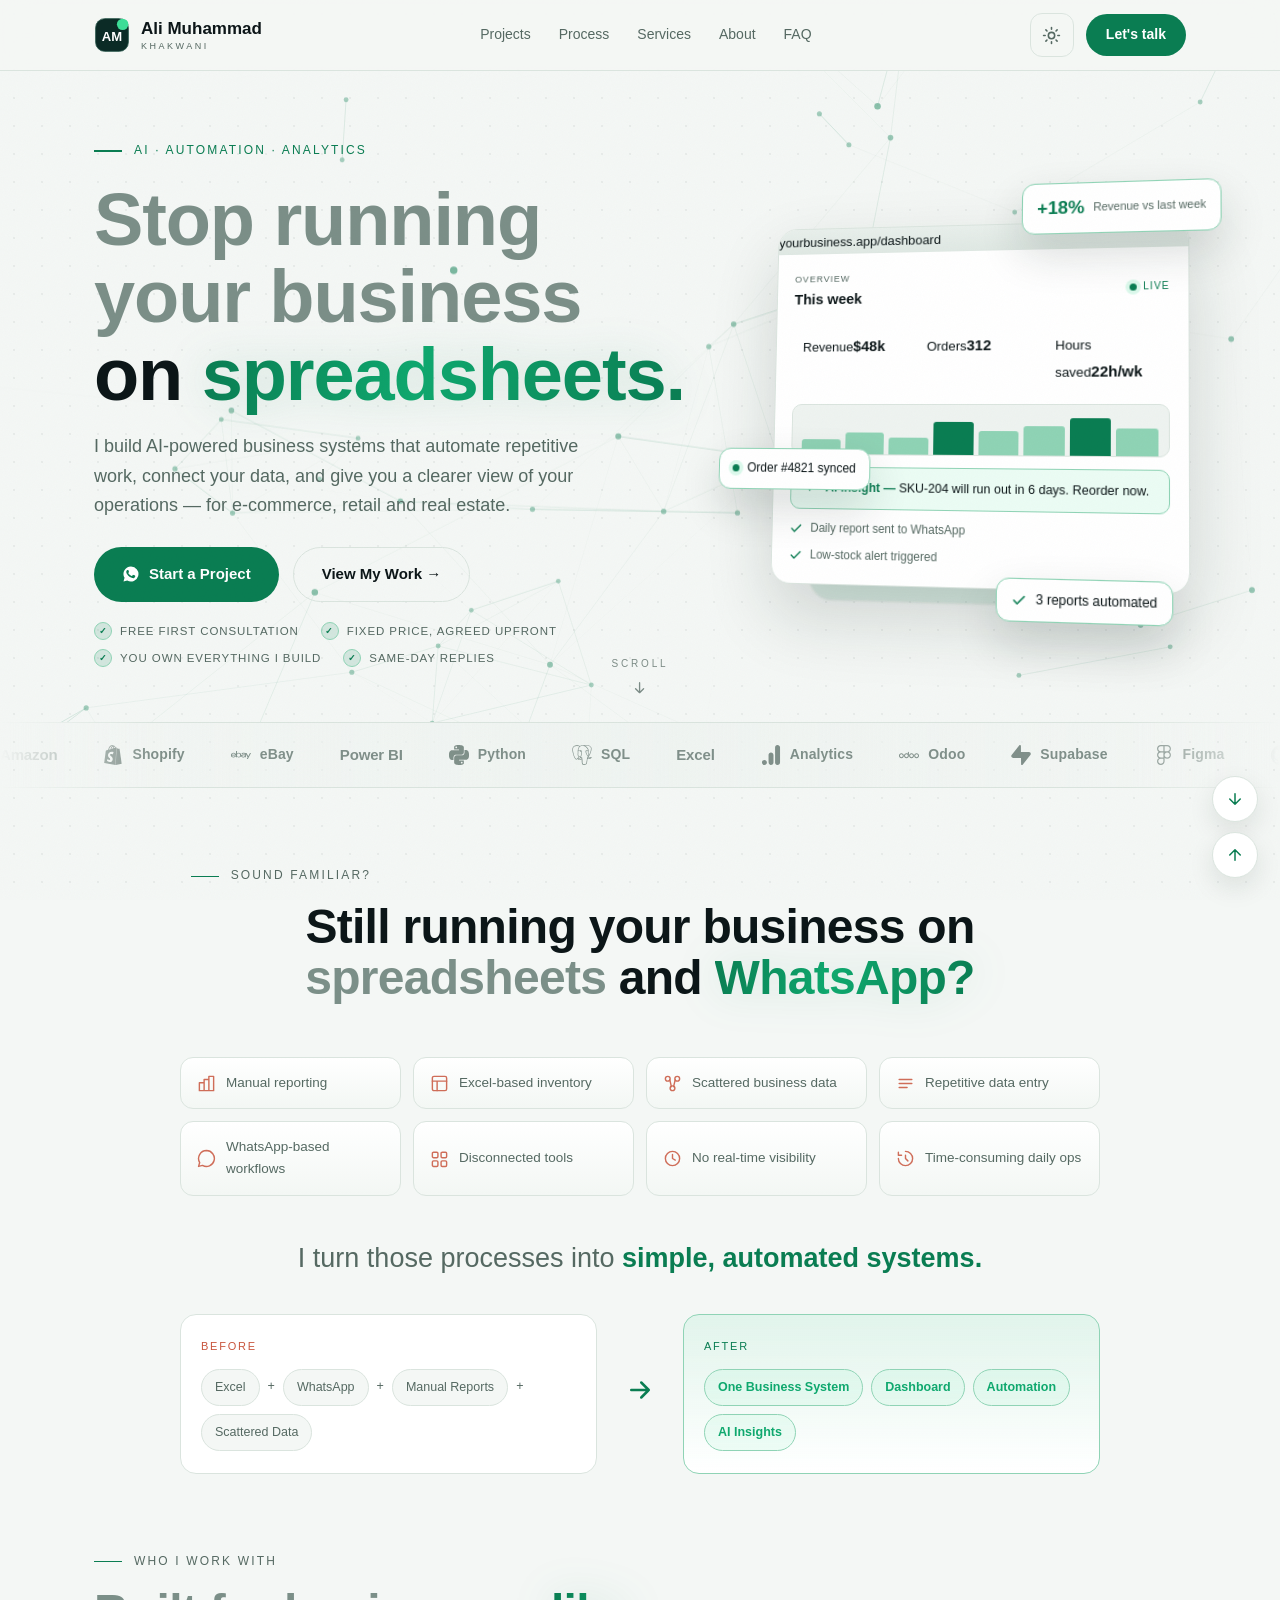
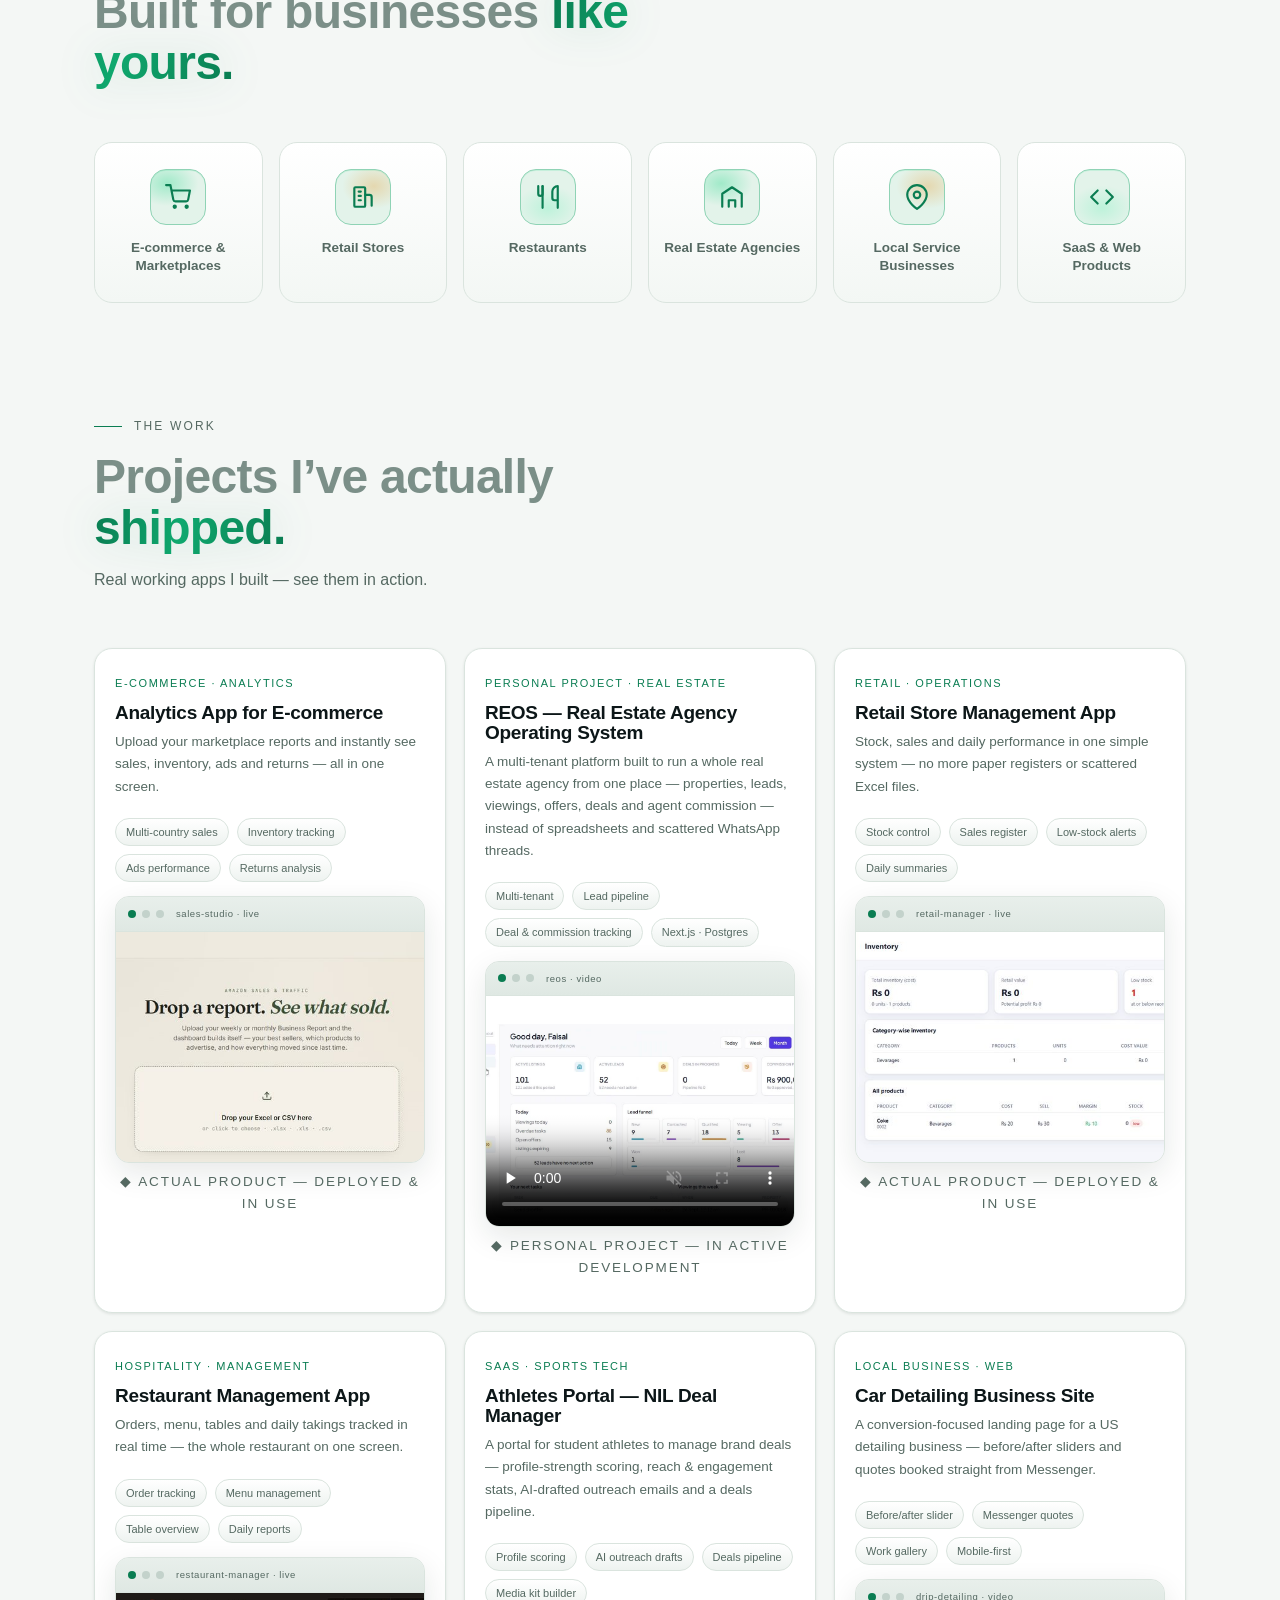
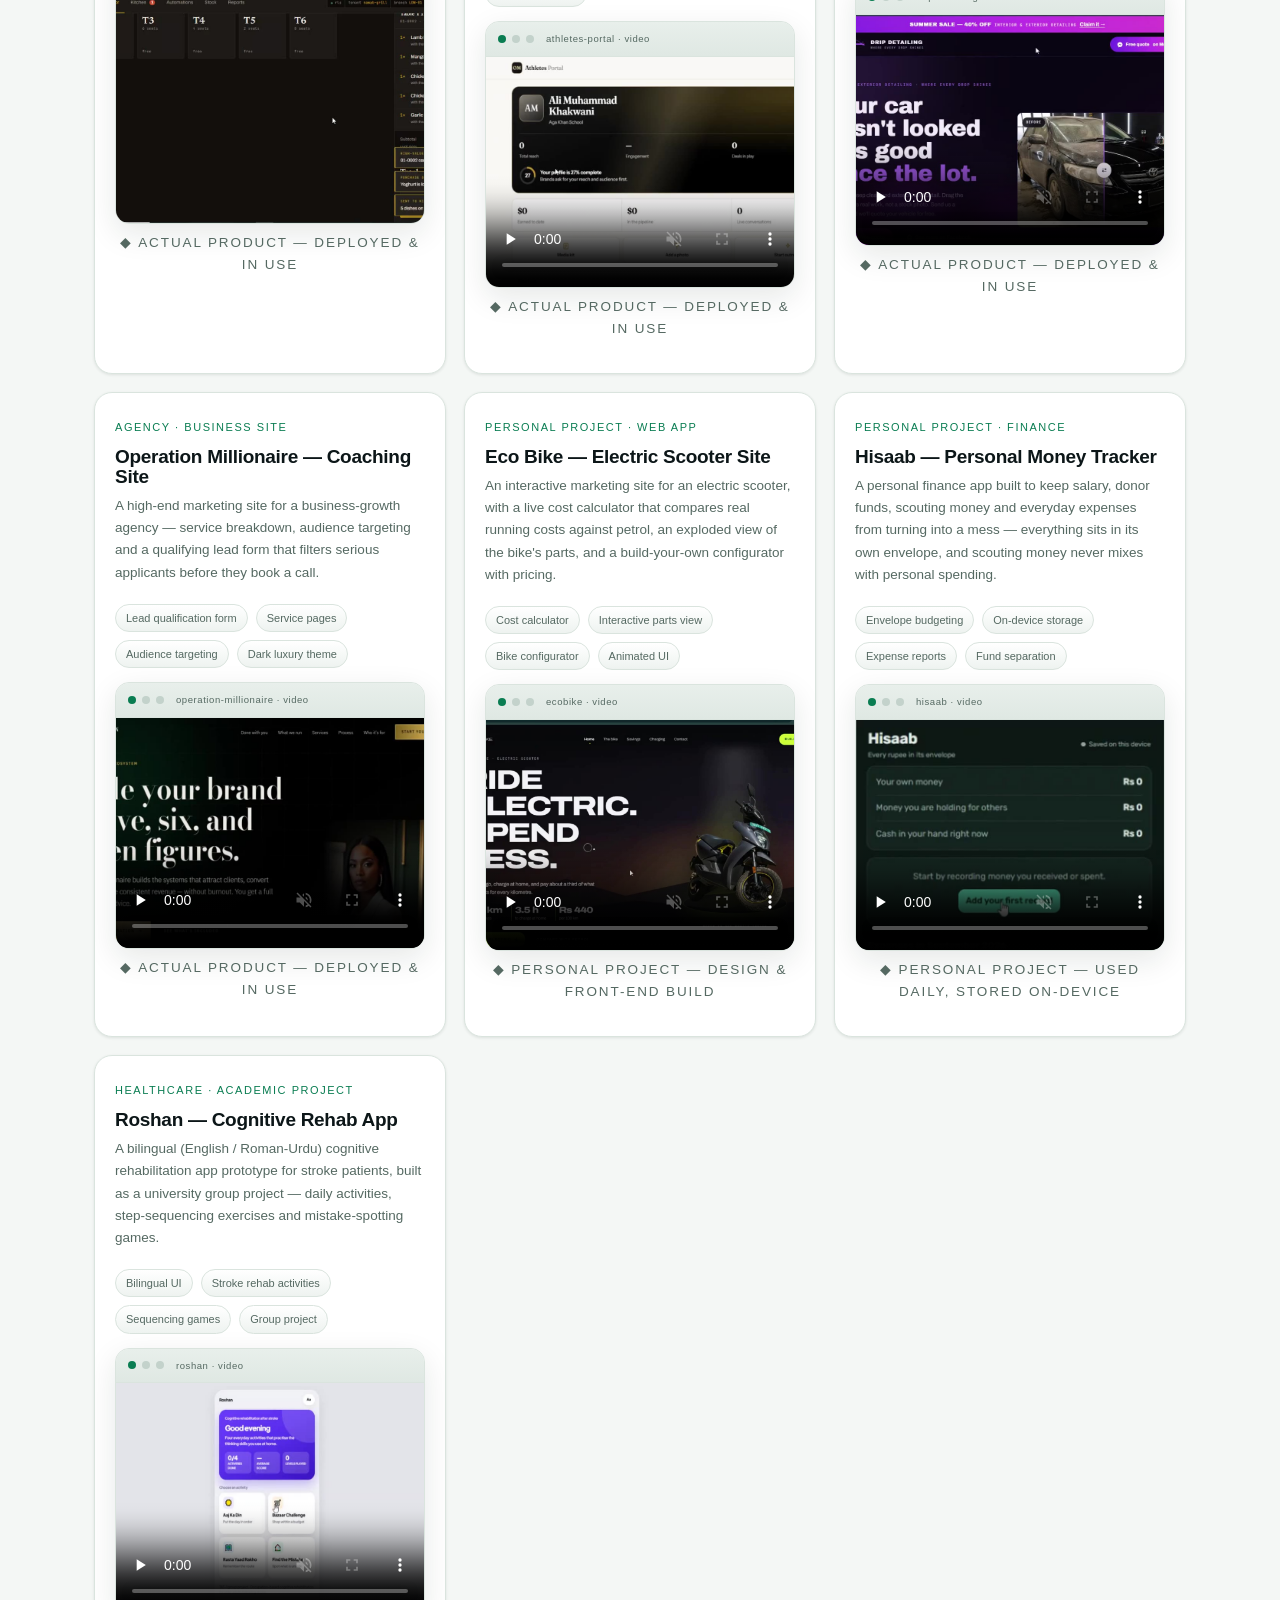
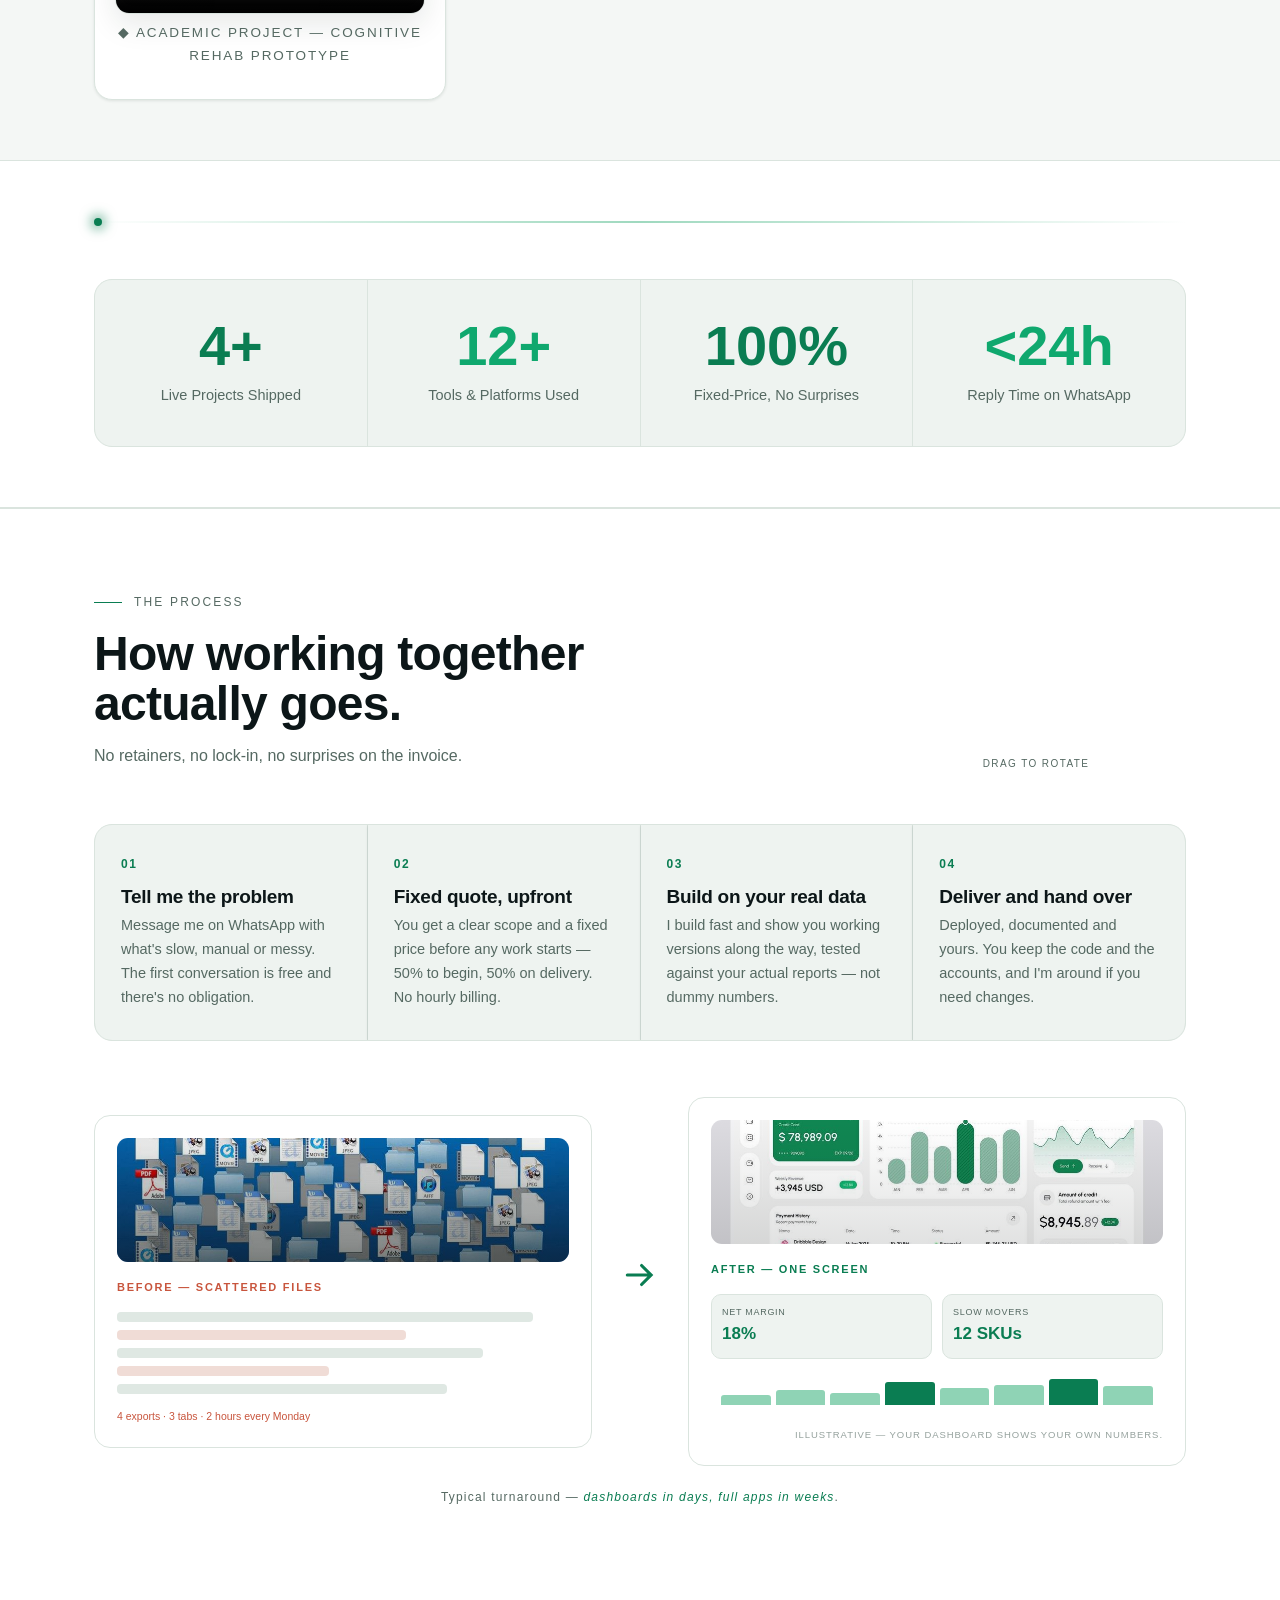
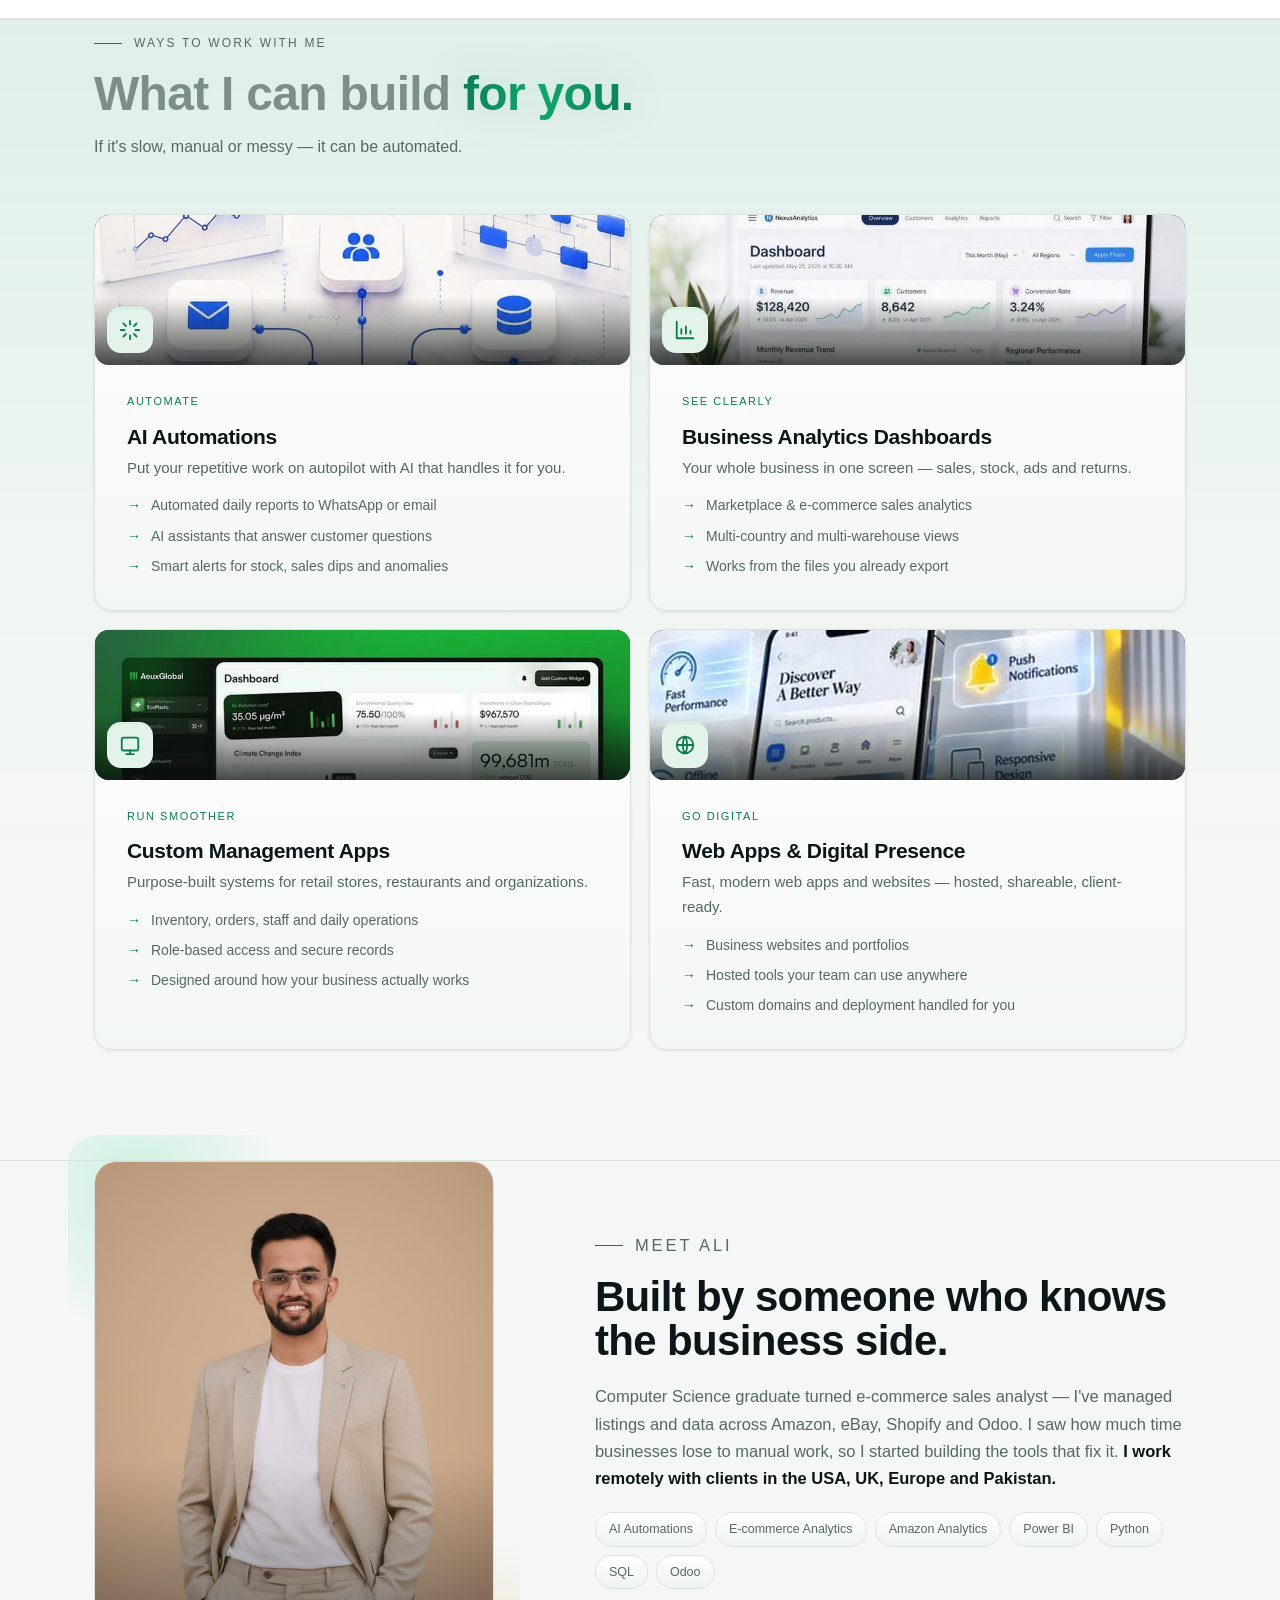
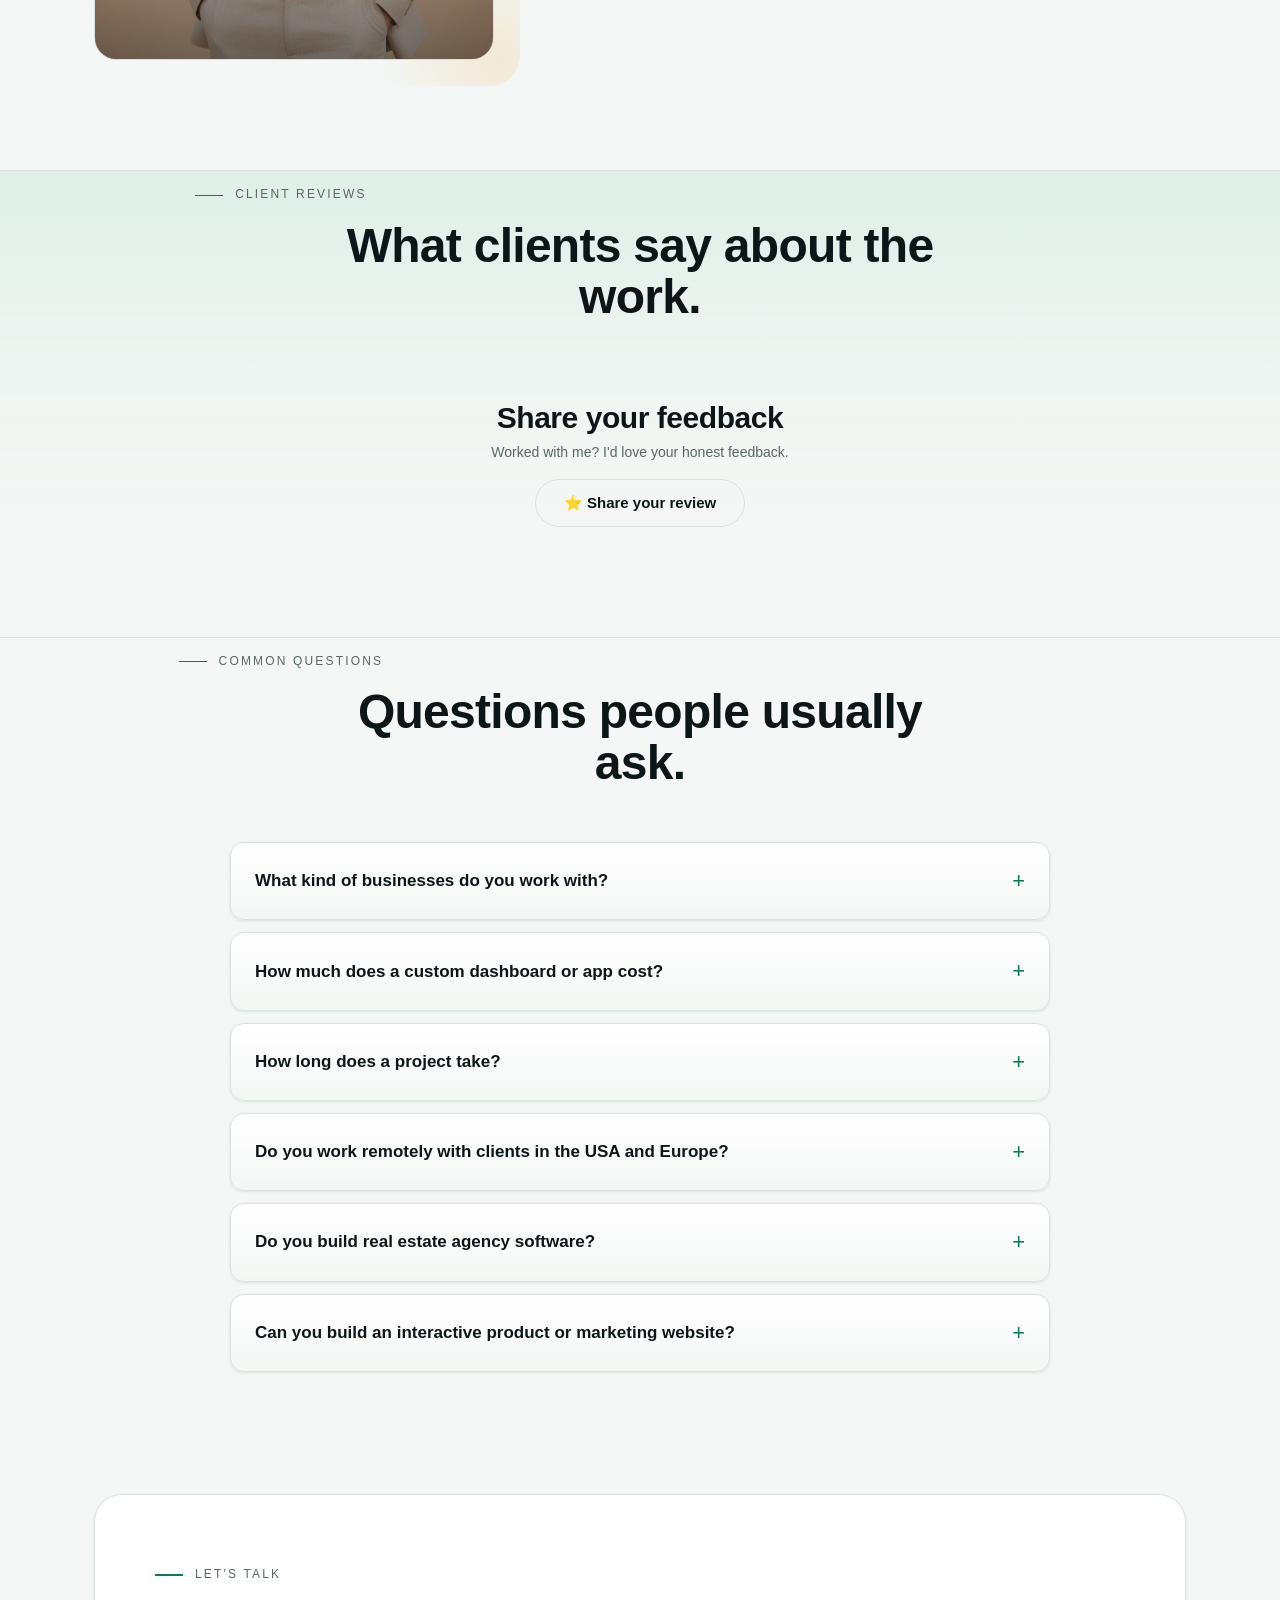
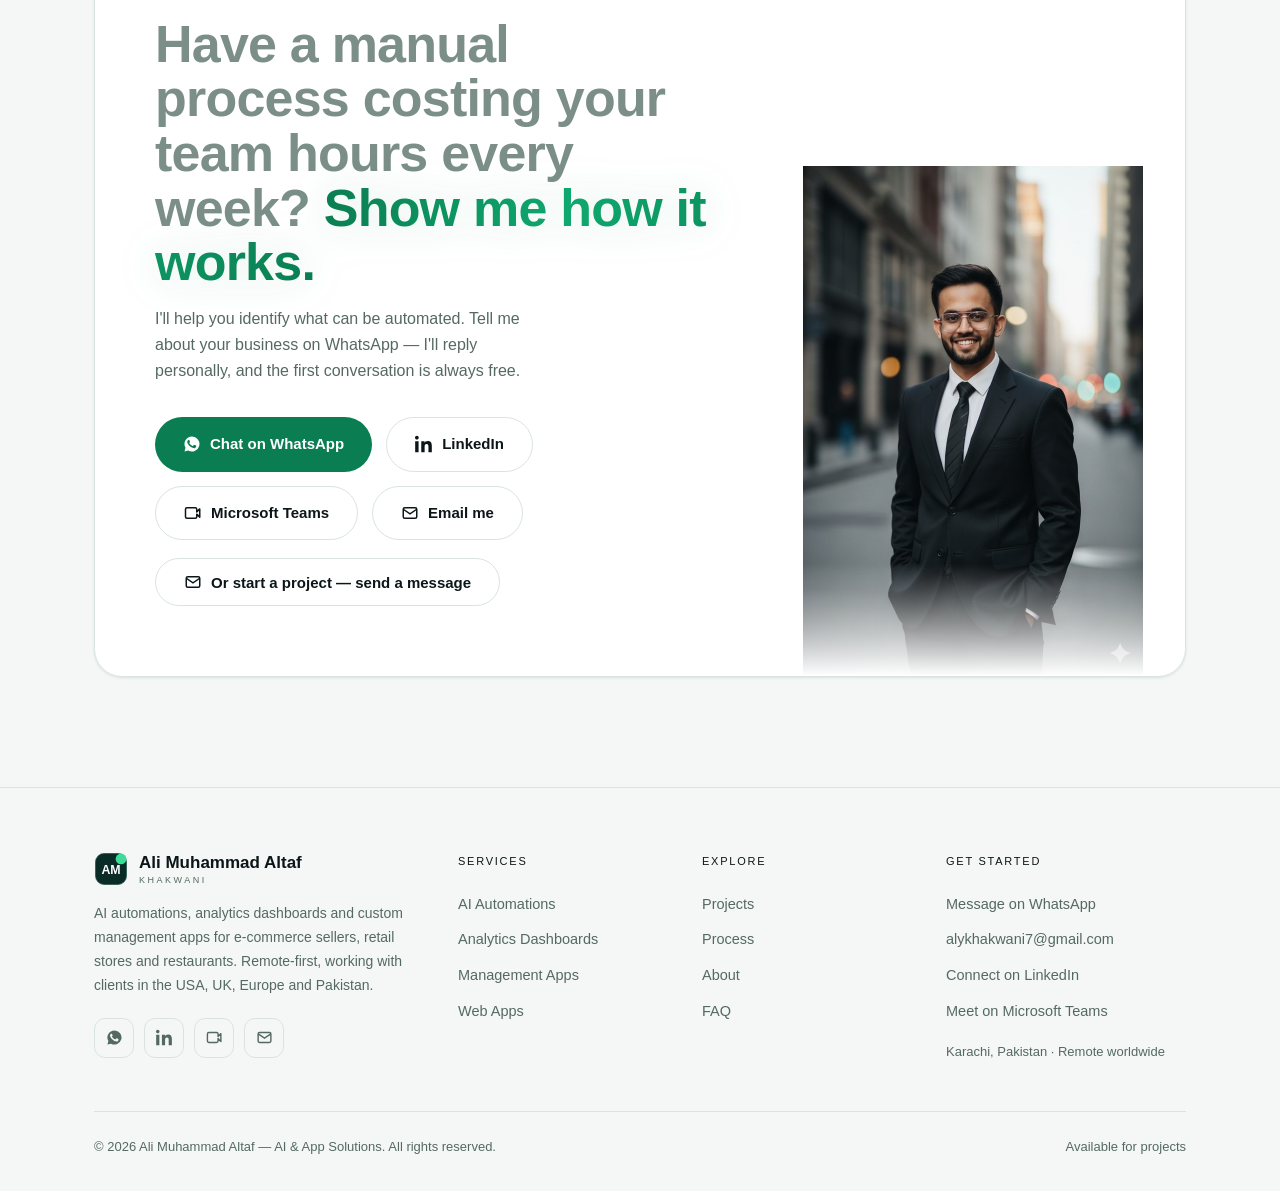
==== index.html @ ef36db96 "Update index.html" ====
<!DOCTYPE html>
<html lang="en">
<head>
<meta charset="UTF-8">
<meta name="viewport" content="width=device-width, initial-scale=1.0">
<title>Ali Muhammad Altaf | AI Automation, E-commerce Analytics & Custom Business Apps — USA, Europe & Pakistan</title>
<meta name="description" content="AI automation services, Amazon & e-commerce analytics dashboards, retail store and restaurant management apps. Remote-first developer serving businesses in the USA, UK, Europe and Pakistan. Amazon, eBay, Shopify & Odoo.">
<meta name="keywords" content="AI automation services, Amazon seller analytics dashboard, e-commerce analytics, retail store management app, restaurant management software, real estate agency software, multi-tenant real estate CRM, interactive web app development, Odoo developer, Power BI dashboards, custom business apps, remote developer, USA, UK, Europe, Pakistan">
<link rel="canonical" href="https://alikhakwani.com/">
<meta name="robots" content="index, follow">
<meta http-equiv="Content-Security-Policy" content="default-src 'self'; script-src 'unsafe-inline'; style-src 'unsafe-inline' https://fonts.googleapis.com; font-src https://fonts.gstatic.com; img-src 'self' data:; connect-src https://*.supabase.co; object-src 'none'; base-uri 'self'; form-action 'none'; frame-src 'none'">
<meta name="referrer" content="strict-origin-when-cross-origin">
<meta name="theme-color" content="#051f20" id="themeColor">

<!-- ============================================================
     EDIT ME — everything personal lives in this one block.
     ============================================================ -->
<script>
const SITE_CONFIG = {
  name: "Ali Muhammad Altaf",
  shortName: "Ali Muhammad",
  initials: "AM",
  whatsapp: "923168916383",
  whatsappMessage: "Hi Ali! I saw your website and I'd like to talk about a project.",
  linkedin: "https://www.linkedin.com/in/ali-muhammad-5b89161b2/",
  teams: "https://teams.live.com/v2/",
  email: "alykhakwani7@gmail.com"
};

/* ============================================================
   REVIEWS — add each approved client review here.
   The section stays hidden until this list has at least one entry.
   Copy the block between { } for each new review.
   ============================================================ */
/* SUPABASE — paste your two values here (Settings -> API in Supabase) */
const SUPABASE_URL = "https://ynrhzrydtnuvjqxzntho.supabase.co";
const SUPABASE_KEY = "sb_publishable_vPbEugvIyDIvJ5DWFGAS-w_LW8Xhi7S";

const TESTIMONIALS = [
  // {
  //   name: "Client Name",
  //   role: "Owner",                       // their role
  //   business: "Business Name, City",     // their business
  //   stars: 5,                            // 1 to 5
  //   text: "Write the client's review here in their own words."
  // },
];
</script>

<meta property="og:type" content="website">
<meta property="og:url" content="https://alikhakwani.com/">
<meta property="og:title" content="Ali Muhammad Altaf — Stop Running Your Business on Spreadsheets">
<meta property="og:description" content="AI-powered business systems that automate repetitive work, connect your data, and give you a clearer view of your operations — for e-commerce, retail and real estate.">
<meta property="og:site_name" content="Ali Muhammad Altaf">
<meta property="og:locale" content="en_US">
<meta property="og:image" content="https://alikhakwani.com/og-image.jpg?v=2">
<meta property="og:image:secure_url" content="https://alikhakwani.com/og-image.jpg?v=2">
<meta property="og:image:type" content="image/jpeg">
<meta property="og:image:width" content="1200">
<meta property="og:image:height" content="630">
<meta property="og:image:alt" content="Ali Muhammad Altaf — Solve business problems with AI, automation and custom software">
<meta name="twitter:card" content="summary_large_image">
<meta name="twitter:title" content="Ali Muhammad Altaf — Stop Running Your Business on Spreadsheets">
<meta name="twitter:description" content="AI-powered business systems that automate repetitive work, connect your data, and give you a clearer view of your operations — for e-commerce, retail and real estate.">
<meta name="twitter:image" content="https://alikhakwani.com/og-image.jpg?v=2">
<meta name="twitter:image:alt" content="Ali Muhammad Altaf — AI automations and custom software">
<link rel="icon" href="data:image/svg+xml,%3Csvg xmlns='http://www.w3.org/2000/svg' viewBox='0 0 44 44'%3E%3Crect x='2' y='2' width='40' height='40' rx='11' fill='%230f1b18'/%3E%3Crect x='28' y='2' width='14' height='14' rx='7' fill='%233ddc97'/%3E%3Ctext x='22' y='29' text-anchor='middle' font-family='sans-serif' font-weight='800' font-size='15' fill='white'%3EAM%3C/text%3E%3C/svg%3E">
<link rel="preconnect" href="https://fonts.googleapis.com">
<link rel="preconnect" href="https://fonts.gstatic.com" crossorigin>
<link href="https://fonts.googleapis.com/css2?family=Manrope:wght@400;500;600;700;800&display=swap" rel="stylesheet">

<style>
:root{
  --bg:#051f20;
  --panel:#0b2b26;
  --panel2:#163832;
  --line:#235347;
  --text:#e9efec;
  --muted:#8eb69b;
  --jade:#3ddc97;
  --jade-dim:#235347;
  --jade-light:#daf1de;
  --amber:#e7a13b;
  --radius:18px;
  --font-display:"Manrope",sans-serif;
  --font-body:"Manrope",sans-serif;
  --font-mono:"Manrope",sans-serif;
  /* surfaces & derived tokens (themeable) */
  --panel-a:#163832;          /* card gradient top */
  --panel-b:#0b2b26;          /* card gradient bottom */
  --line-hover:#3a7760;
  --header-bg:rgba(5,31,32,.75);
  --header-bg-solid:rgba(5,31,32,.92);
  --menu-bg:rgba(5,31,32,.98);
  --chip-a:rgba(22,56,50,.7);
  --chip-b:rgba(11,43,38,.7);
  --chip-text-hover:#8eb69b;
  --tb-a:#163832;             /* browser frame chrome */
  --tb-b:#0b2b26;
  --tb-dot:#235347;
  --shadow-card:rgba(0,0,0,.35);
  --shadow-deep:rgba(0,0,0,.55);
  --shadow-lift:rgba(0,0,0,.4);
  --on-jade:#04140d;          /* text on jade fills */
  --glow:61,220,151;          /* jade as rgb triplet for glows */
  --grid-dot:rgba(233,239,236,.03);
  --aurora-op:.5;
  --grain-op:.12;
  --jade-2:#8fe3b5;
  --grain-blend:soft-light;
  --coral:#e07a5f;
  /* motion tokens */
  --ease-out-soft:cubic-bezier(0.22,1,0.36,1);
  --dur-micro:200ms;
  --dur-reveal:480ms;
  --stagger:55ms;
}
*{margin:0;padding:0;box-sizing:border-box}
html{scroll-behavior:smooth}
html,body{overflow-x:clip}
body{font-family:var(--font-body);background:var(--bg);color:var(--text);line-height:1.65;-webkit-font-smoothing:antialiased}
::selection{background:var(--jade);color:#04140d}
.wrap{max-width:1140px;margin:0 auto;padding:0 24px}
section{padding:110px 0;position:relative}
@media(max-width:760px){section{padding:64px 0}}
h1,h2,h3{font-family:var(--font-display);line-height:1.05;letter-spacing:-0.015em}
a{color:inherit}
img{max-width:100%;height:auto}

/* ambient background */
body::before{content:"";position:fixed;inset:0;z-index:-2;background:
  radial-gradient(800px 500px at 80% -10%, rgba(61,220,151,.07), transparent 60%),
  radial-gradient(700px 600px at -10% 40%, rgba(61,220,151,.05), transparent 60%);}
/* aurora field — faded photographic depth behind everything */
.aurora{position:fixed;inset:0;z-index:-3;pointer-events:none;
  background-image:url("[data-uri]");
  background-size:cover;background-position:center;
  opacity:var(--aurora-op);
  animation:auroraDrift 42s ease-in-out infinite alternate}
.aurora::after{content:"";position:absolute;inset:0;
  background:radial-gradient(120% 90% at 50% 45%, transparent 30%, rgba(9,12,14,.55) 100%)}
@keyframes auroraDrift{
  from{transform:scale(1.06) translate3d(-1%,-0.6%,0)}
  to{transform:scale(1.14) translate3d(1.4%,1%,0)}
}
body::after{content:"";position:fixed;inset:0;z-index:-1;pointer-events:none;
  background-image:radial-gradient(var(--grid-dot) 1px, transparent 1px);
  background-size:28px 28px;}
/* film grain — adds tooth to the flat dark surface */
.grain{position:fixed;inset:0;z-index:1;pointer-events:none;opacity:var(--grain-op);mix-blend-mode:var(--grain-blend);
  background-image:url("data:image/svg+xml,%3Csvg xmlns='http://www.w3.org/2000/svg' width='140' height='140'%3E%3Cfilter id='n'%3E%3CfeTurbulence type='fractalNoise' baseFrequency='.85' numOctaves='3'/%3E%3C/filter%3E%3Crect width='140' height='140' filter='url(%23n)' opacity='.42'/%3E%3C/svg%3E")}

.eyebrow{font-family:var(--font-mono);font-size:12px;letter-spacing:.18em;text-transform:uppercase;color:var(--jade);display:flex;align-items:center;gap:12px}
.eyebrow::before{content:"";width:28px;height:1.5px;background:var(--jade)}
.center .eyebrow{justify-content:center}

/* ---------- header ---------- */
header{position:sticky;top:0;z-index:60;background:var(--header-bg);backdrop-filter:blur(14px);border-bottom:1px solid var(--line);transition:background .3s var(--ease-out-soft),border-color .3s var(--ease-out-soft)}
header.shrunk{background:var(--header-bg-solid);border-bottom-color:var(--line-hover)}
.nav{display:flex;align-items:center;justify-content:space-between;height:70px;transition:height .3s var(--ease-out-soft)}
header.shrunk .nav{height:56px}
.logo{width:36px;height:36px;flex:none;transition:transform .25s var(--ease-out-soft),width .3s var(--ease-out-soft),height .3s var(--ease-out-soft)}
header.shrunk .logo{width:30px;height:30px}
.mark{display:flex;align-items:center;gap:11px;font-family:var(--font-display);font-weight:700;font-size:17px;text-decoration:none}
.mark:hover .logo{transform:rotate(-6deg) scale(1.06)}
.mark-name{display:flex;flex-direction:column;line-height:1.15}
.mark-sub{font-family:var(--font-mono);font-size:9px;font-weight:400;letter-spacing:.28em;text-transform:uppercase;color:var(--muted);margin-top:2px}
.nav-links{display:flex;gap:28px;font-size:14px;font-weight:500}
.nav-links a{text-decoration:none;color:var(--muted);transition:color .15s}
.nav-links a:hover{color:var(--text)}
.nav-cta{background:var(--jade);color:var(--on-jade);padding:9px 20px;border-radius:999px;text-decoration:none;font-size:14px;font-weight:600;transition:transform .15s,box-shadow .15s}
.nav-cta:hover{transform:translateY(-1px);box-shadow:0 8px 24px rgba(61,220,151,.3)}
@media(max-width:760px){.nav-links{display:none}}

/* skip link */
.skip-link{position:absolute;left:-9999px;top:0;z-index:200;background:var(--jade);color:var(--on-jade);
  padding:12px 20px;border-radius:0 0 10px 0;font-weight:600;text-decoration:none}
.skip-link:focus{left:0}

/* mobile menu */
.nav-right{display:flex;align-items:center;gap:12px}
.nav-burger{display:none;width:44px;height:44px;flex:none;background:transparent;border:1px solid var(--line);
  border-radius:12px;cursor:pointer;padding:0;align-items:center;justify-content:center;flex-direction:column;gap:5px;
  transition:border-color .2s}
.nav-burger:hover{border-color:var(--jade-dim)}
.nav-burger span{display:block;width:18px;height:2px;background:var(--text);border-radius:2px;
  transition:transform .25s var(--ease-out-soft),opacity .2s}
.nav-burger[aria-expanded="true"] span:nth-child(1){transform:translateY(7px) rotate(45deg)}
.nav-burger[aria-expanded="true"] span:nth-child(2){opacity:0}
.nav-burger[aria-expanded="true"] span:nth-child(3){transform:translateY(-7px) rotate(-45deg)}
.mobile-menu{display:none;flex-direction:column;border-top:1px solid var(--line);background:var(--menu-bg);
  padding:10px 24px 22px}
.mobile-menu a{padding:15px 4px;text-decoration:none;color:var(--muted);font-size:16px;font-weight:500;
  border-bottom:1px solid var(--line);display:flex;align-items:baseline;gap:14px}
.mobile-menu a i{font-family:var(--font-mono);font-style:normal;font-size:11px;color:var(--jade);letter-spacing:.1em}
.mobile-menu a:hover,.mobile-menu a:focus-visible{color:var(--text)}
.mobile-menu .mm-cta{margin-top:16px;border-bottom:none;background:var(--jade);color:var(--on-jade);text-align:center;
  border-radius:999px;padding:14px;font-weight:600}
@media(max-width:760px){
  .nav-burger{display:flex}
  .nav-cta{display:none}
  .mobile-menu.open{display:flex}
}

/* ---------- buttons ---------- */
.btn{display:inline-flex;align-items:center;gap:9px;padding:14px 28px;border-radius:999px;text-decoration:none;font-weight:600;font-size:15px;transition:transform .15s,box-shadow .2s,border-color .15s,color .15s;position:relative;overflow:hidden;
  background:transparent;border:none;cursor:pointer;font-family:inherit}
.btn:hover{transform:translateY(-2px)}
.btn::after{content:"";position:absolute;top:0;left:-80%;width:45%;height:100%;background:linear-gradient(105deg,transparent,rgba(255,255,255,.35),transparent);transform:skewX(-20deg);transition:left .55s ease}
.btn:hover::after{left:130%}
.btn-jade{background:var(--jade);color:var(--on-jade)}
.btn-jade:hover{box-shadow:0 12px 34px rgba(61,220,151,.35)}
.btn-ghost{background:transparent;border:1.5px solid var(--line);color:var(--text)}
.btn-ghost:hover{border-color:var(--jade);color:var(--jade)}
.btn svg{width:18px;height:18px;flex:none}

/* ---------- hero ---------- */
.hero{padding:70px 0 54px;overflow:hidden}
@media(max-width:760px){.hero{padding:44px 0 32px}}
.hero-grid{display:grid;grid-template-columns:1.15fr .85fr;gap:60px;align-items:center}
@media(max-width:760px){.hero-grid{gap:32px}}
@media(max-width:900px){.hero-grid{grid-template-columns:1fr}}
.hero h1{font-size:clamp(42px,6vw,74px);font-weight:800}
.hero h1 .dim,h2 .dim{color:var(--muted)}
.hero h1 .glow,h2 .glow{background:linear-gradient(100deg,var(--jade) 0%,var(--jade-light) 45%,var(--jade) 100%);
  -webkit-background-clip:text;background-clip:text;color:transparent;
  filter:drop-shadow(0 0 34px rgba(61,220,151,.32))}
h2 .glow{filter:drop-shadow(0 0 20px rgba(61,220,151,.22))}
.hero p.lead{margin:18px 0 26px;font-size:18px;color:var(--muted);max-width:50ch}
.cta-row{display:flex;gap:14px;flex-wrap:wrap}
.rise{opacity:0;transform:translateY(22px);animation:riseIn .85s cubic-bezier(.2,.7,.3,1) forwards}
@keyframes riseIn{to{opacity:1;transform:none}}

.hero-photo{position:relative;max-width:420px;justify-self:end}
@media(max-width:900px){.hero-photo{justify-self:center;margin-top:10px}}
.hero-photo::before{content:"";position:absolute;inset:-30px;background:radial-gradient(closest-side, rgba(61,220,151,.22), transparent 72%);filter:blur(24px);z-index:0;animation:pulse 6s ease-in-out infinite}
@keyframes pulse{0%,100%{opacity:.75;transform:scale(1)}50%{opacity:1;transform:scale(1.05)}}
.hero-photo .frame{position:relative;border-radius:24px;overflow:hidden;border:1px solid var(--line);z-index:1}
.hero-photo img{display:block;width:100%;filter:saturate(1.05) contrast(1.03)}
.hero-photo .frame::after{content:"";position:absolute;inset:0;background:linear-gradient(180deg,transparent 55%,rgba(9,12,14,.85))}
.hero-photo .plate{position:absolute;left:18px;right:18px;bottom:18px;z-index:2;display:flex;justify-content:space-between;align-items:end;color:#e9efec}
.hero-photo .plate b{font-family:var(--font-display);font-size:18px}
.hero-photo .plate small{display:block;font-family:var(--font-mono);font-size:10.5px;letter-spacing:.12em;text-transform:uppercase;color:var(--jade)}
.hero-photo .dot-live{width:10px;height:10px;border-radius:50%;background:var(--jade);box-shadow:0 0 0 4px rgba(61,220,151,.18);animation:pulse 2.5s infinite}

/* ---------- hero product dashboard ---------- */
.hd-frame{position:relative;border-radius:20px;overflow:hidden;border:1px solid var(--line);z-index:1;
  background:var(--panel);box-shadow:0 30px 70px var(--shadow-deep)}
.hd-frame .tb{background:linear-gradient(180deg,var(--tb-a),var(--tb-b))}
.hd-body{padding:18px}
.hd-top{display:flex;align-items:center;justify-content:space-between;margin-bottom:14px}
.hd-top small{display:block;font-family:var(--font-mono);font-size:9.5px;letter-spacing:.1em;text-transform:uppercase;color:var(--muted)}
.hd-top b{font-family:var(--font-display);font-size:15px;color:var(--text)}
.hd-live{display:inline-flex;align-items:center;gap:6px;font-family:var(--font-mono);font-size:10px;letter-spacing:.1em;text-transform:uppercase;color:var(--jade)}
.hd-live .dot-live{position:relative;width:7px;height:7px}
.hd-kpis{display:grid;grid-template-columns:repeat(3,1fr);gap:8px;margin-bottom:10px}
.hd-kpis .cellk{padding:9px 10px}
.hd-kpis .cellk b{font-size:15px}
.hd-chart{height:52px;padding:10px 10px 0;margin-bottom:12px;background:var(--panel2);border:1px solid var(--line);border-radius:10px;
  display:flex;align-items:end;gap:5px}
.hd-chart i{flex:1;background:var(--jade-dim);border-radius:3px 3px 0 0;height:var(--h)}
.hd-chart i.hi{background:var(--jade)}
.hd-insight{display:flex;align-items:flex-start;gap:9px;padding:11px 12px;border-radius:10px;margin-bottom:10px;
  background:rgba(61,220,151,.1);border:1px solid var(--jade-dim);font-size:12.5px;color:var(--text);line-height:1.5}
.hd-insight svg{width:15px;height:15px;flex:none;margin-top:2px;stroke:var(--jade)}
.hd-insight b{color:var(--jade);font-weight:700}
.hd-rows{display:grid;gap:7px}
.hd-row{display:flex;align-items:center;gap:8px;font-size:12px;color:var(--muted)}
.hd-row svg{width:14px;height:14px;flex:none;stroke:var(--jade)}
@media(max-width:420px){.hd-kpis{grid-template-columns:1fr 1fr}.hd-kpis .cellk:last-child{grid-column:1/-1}}

/* ---------- problems i solve ---------- */
.prob-grid{display:grid;grid-template-columns:repeat(4,1fr);gap:12px;max-width:920px;margin:0 auto}
@media(max-width:760px){.prob-grid{grid-template-columns:repeat(2,1fr)}}
.prob-chip{display:flex;align-items:center;gap:10px;padding:14px 16px;border-radius:13px;border:1px solid var(--line);
  background:linear-gradient(180deg,var(--panel-a),var(--panel-b));font-size:13.5px;color:var(--muted);font-weight:500;
  transition:transform .25s var(--ease-out-soft),border-color .25s}
.prob-chip:hover{transform:translateY(-2px);border-color:var(--coral);color:var(--text)}
.prob-chip svg{width:19px;height:19px;flex:none;stroke:var(--coral);fill:none;stroke-width:1.8;stroke-linecap:round;stroke-linejoin:round;opacity:.85}
.prob-transition{text-align:center;max-width:46ch;margin:40px auto 0;font-size:clamp(20px,2.6vw,27px);font-family:var(--font-display);color:var(--muted)}
.prob-transition strong{color:var(--jade);font-weight:700}
.prob-ba{display:grid;grid-template-columns:1fr 54px 1fr;gap:16px;align-items:center;max-width:920px;margin:34px auto 0}
@media(max-width:700px){.prob-ba{grid-template-columns:1fr;gap:12px}.prob-ba-arrow{transform:rotate(90deg);justify-self:center}}
.prob-ba-panel{border-radius:16px;padding:22px 20px;border:1px solid var(--line)}
.prob-before{background:var(--panel)}
.prob-after{background:linear-gradient(180deg,rgba(61,220,151,.1),var(--panel));border-color:var(--jade-dim)}
.prob-ba-panel small{display:block;font-family:var(--font-mono);font-size:11px;letter-spacing:.16em;text-transform:uppercase;margin-bottom:14px}
.prob-before small{color:var(--coral)}
.prob-after small{color:var(--jade)}
.prob-pills{display:flex;flex-wrap:wrap;gap:8px}
.prob-pills span{font-size:12.5px;padding:7px 13px;border-radius:999px;border:1px solid var(--line);color:var(--muted);background:var(--bg)}
.prob-plus{border:none!important;background:transparent!important;padding:7px 0!important;color:var(--muted)}
.prob-pills--hi span{border-color:var(--jade-dim);color:var(--jade-light);background:rgba(61,220,151,.08);font-weight:600}
.prob-ba-arrow{text-align:center;color:var(--jade)}
.prob-ba-arrow svg{width:30px;height:30px;stroke:var(--jade);fill:none;stroke-width:2;stroke-linecap:round;stroke-linejoin:round}

/* ---------- 3D layer ---------- */
.fx-net{position:absolute;inset:0;width:100%;height:100%;z-index:0;pointer-events:none;opacity:.6}
.hero .wrap{position:relative;z-index:1}
.hero-photo{perspective:1100px}
.hd-stage{position:relative;transform-style:preserve-3d;
  transform:rotateY(var(--hry,-9deg)) rotateX(var(--hrx,4deg));transition:transform .35s var(--ease-out-soft);will-change:transform}
.hd-stage .hd-frame{transform:translateZ(0)}
.hd-stage::after{content:"";position:absolute;inset:8% 6% -6%;z-index:-1;border-radius:24px;transform:translateZ(-50px);
  background:rgba(var(--glow),.12);border:1px solid var(--line);filter:blur(1px)}
.hd-float{position:absolute;z-index:3;display:flex;align-items:center;gap:8px;padding:9px 13px;border-radius:12px;
  background:var(--panel-a);border:1px solid var(--jade-dim);box-shadow:0 18px 40px var(--shadow-deep);
  font-size:12px;color:var(--text);white-space:nowrap;pointer-events:none;
  animation:hdBob 7s var(--ease-in-out-soft,ease-in-out) infinite alternate}
.hd-float b{font-family:var(--font-display);font-size:17px;color:var(--jade)}
.hd-float small{display:block;font-size:10.5px;color:var(--muted)}
.hd-float svg{width:14px;height:14px;stroke:var(--jade);flex:none}
.hd-float .dot-live{width:7px;height:7px;border-radius:50%;background:var(--jade);flex:none}
.hd-float--a{top:-18px;right:-26px;transform:translateZ(80px) translate(calc(var(--px,0)*14px),calc(var(--py,0)*10px))}
.hd-float--b{bottom:96px;left:-34px;transform:translateZ(60px) translate(calc(var(--px,0)*10px),calc(var(--py,0)*8px));animation-delay:-2s}
.hd-float--c{bottom:-20px;right:18px;transform:translateZ(95px) translate(calc(var(--px,0)*16px),calc(var(--py,0)*12px));animation-delay:-4s}
@keyframes hdBob{from{translate:0 0}to{translate:0 -7px}}
@media(max-width:900px){.hd-float--a{right:8px;top:-22px}.hd-float--b{left:8px}.hd-stage{--hry:-3deg;--hrx:2deg}.fx-net{opacity:.35}}
@media(max-width:420px){.hd-float--b{display:none}}
.tilt-glare{position:absolute;inset:0;border-radius:inherit;pointer-events:none;z-index:3;opacity:0;transition:opacity .3s}
.ind,.prob-chip{position:relative;overflow:hidden}
.fx-obj-wrap{position:relative}
.fx-obj-box{position:absolute;right:24px;top:-44px;width:300px;height:230px;z-index:2}
.fx-obj{width:100%;height:100%;display:block;cursor:grab;touch-action:pan-y}
.fx-obj:active{cursor:grabbing}
.fx-obj-hint{position:absolute;left:0;right:0;bottom:6px;text-align:center;font-family:var(--font-mono);font-size:10px;letter-spacing:.14em;text-transform:uppercase;color:var(--muted);pointer-events:none}
@media(max-width:1000px){.fx-obj-box{display:none}}
@media(prefers-reduced-motion:reduce){.hd-float{animation:none}.hd-stage{transition:none}}

/* ---------- marquee ---------- */
.strip{border-top:1px solid var(--line);border-bottom:1px solid var(--line);padding:20px 0;overflow:hidden;
  background:linear-gradient(90deg,rgba(14,20,22,.2),rgba(14,20,22,.75),rgba(14,20,22,.2));
  -webkit-mask:linear-gradient(90deg,transparent,#000 12%,#000 88%,transparent);
  mask:linear-gradient(90deg,transparent,#000 12%,#000 88%,transparent)}
.track{display:flex;width:max-content;animation:scroll 30s linear infinite;font-family:var(--font-mono);font-size:12.5px;letter-spacing:.12em;text-transform:uppercase;color:var(--muted)}
.track span{margin-right:58px;white-space:nowrap}
.track span::before{content:"◆";color:var(--jade);margin-right:12px;font-size:9px;vertical-align:2px}
.strip:hover .track{animation-play-state:paused}
@keyframes scroll{to{transform:translateX(-50%)}}

/* ---------- the shift (narrative) ---------- */

/* ---------- method ---------- */
.method{background:var(--panel);border-top:1px solid var(--line);border-bottom:1px solid var(--line)}
.sec-head{margin-bottom:54px}
@media(max-width:760px){.sec-head{margin-bottom:32px}}
.sec-head h2{font-size:clamp(30px,4.4vw,48px);margin-top:16px;max-width:24ch}
.sec-head p{color:var(--muted);margin-top:14px;max-width:56ch}
.steps{display:grid;grid-template-columns:repeat(4,1fr);gap:1px;background:var(--line);border:1px solid var(--line);border-radius:var(--radius);overflow:hidden}
@media(max-width:900px){.steps{grid-template-columns:repeat(2,1fr)}}
@media(max-width:560px){.steps{grid-template-columns:1fr}}
.step{background:var(--panel2);padding:30px 26px;transition:background .2s}
.step:hover{background:#16211f}
.step b{font-family:var(--font-mono);font-size:12px;color:var(--jade);letter-spacing:.14em}
.step h3{font-size:19px;margin:12px 0 8px}
.step p{font-size:14.5px;color:var(--muted)}
.loop-note{text-align:center;margin-top:22px;font-family:var(--font-mono);font-size:12px;color:var(--muted);letter-spacing:.1em}
.loop-note em{color:var(--jade);font-style:normal}

/* ---------- meet ---------- */
.meet-grid{display:grid;grid-template-columns:.85fr 1.15fr;gap:64px;align-items:center}
@media(max-width:900px){.meet-grid{grid-template-columns:1fr}}
.portrait-wrap{position:relative;max-width:400px}
.portrait-wrap::before{content:"";position:absolute;inset:-26px;z-index:-1;border-radius:30px;
  background:radial-gradient(220px 220px at 15% 10%,rgba(61,220,151,.22),transparent 65%),radial-gradient(180px 180px at 95% 95%,rgba(231,161,59,.16),transparent 65%)}
.portrait{position:relative;border-radius:22px;overflow:hidden;border:1px solid var(--line);max-width:400px}
.portrait img{display:block;width:100%;filter:saturate(1.04)}
.portrait::after{content:"";position:absolute;inset:0;background:linear-gradient(180deg,transparent 60%,rgba(9,12,14,.7))}
.meet-copy h2{font-size:clamp(28px,3.8vw,42px);margin:16px 0 20px}
.meet-copy p{color:var(--muted);margin-bottom:16px;font-size:16.5px}
.meet-copy p strong{color:var(--text)}
.chips{display:flex;flex-wrap:wrap;gap:8px;margin-top:20px}
.chip{font-size:12.5px;padding:6px 13px;border-radius:999px;border:1px solid var(--line);color:var(--muted);
  background:linear-gradient(180deg,var(--chip-a),var(--chip-b));transition:color .2s,border-color .2s}
.proj:hover .chip,.svc:hover .chip{border-color:var(--line-hover);color:var(--chip-text-hover)}


/* ---------- light theme ---------- */
html[data-theme="light"]{
  --bg:#f4f7f5;
  --panel:#ffffff;
  --panel2:#eef3f0;
  --line:#dae4de;
  --text:#0c1618;
  --muted:#556962;
  --jade:#0a7d52;
  --jade-dim:#8fd3b5;
  --jade-light:#0fa86e;
  --amber:#b8770f;
  --panel-a:#ffffff;
  --panel-b:#f3f7f4;
  --line-hover:#9fd9bf;
  --header-bg:rgba(244,247,245,.82);
  --header-bg-solid:rgba(244,247,245,.95);
  --menu-bg:rgba(244,247,245,.98);
  --chip-a:#ffffff;
  --chip-b:#eef3f0;
  --chip-text-hover:#0a7d52;
  --tb-a:#e8efeb;
  --tb-b:#dfe8e3;
  --tb-dot:#c3d2cb;
  --shadow-card:rgba(16,40,32,.10);
  --shadow-deep:rgba(16,40,32,.16);
  --shadow-lift:rgba(16,40,32,.12);
  --on-jade:#ffffff;
  --glow:10,125,82;
  --grid-dot:rgba(12,22,24,.05);
  --aurora-op:.6;
  --grain-op:.07;
  --grain-blend:multiply;
  --coral:#c8553d;
}
/* light: flat solid background, no gradient wash */
html[data-theme="light"] body::before{background:var(--bg)}
html[data-theme="light"] .aurora{display:none}
html[data-theme="light"] .hero h1 .dim,html[data-theme="light"] h2 .dim{color:#7b8f88}
html[data-theme="light"] .hero h1 .glow,html[data-theme="light"] h2 .glow{
  background:linear-gradient(100deg,var(--jade) 0%,var(--jade-light) 45%,var(--jade) 100%);
  -webkit-background-clip:text;background-clip:text;color:transparent;
  filter:drop-shadow(0 0 22px rgba(10,125,82,.16))}
html[data-theme="light"] .strip{
  background:linear-gradient(90deg,rgba(238,243,240,.2),rgba(238,243,240,.85),rgba(238,243,240,.2))}
html[data-theme="light"] .ic{background:#e3f3ea}
html[data-theme="light"] .hero-photo .plate b{color:#e9efec}
html[data-theme="light"] .hero-photo .frame::after{
  background:linear-gradient(180deg,transparent 55%,rgba(12,22,24,.72))}
html[data-theme="light"] .final-inner{background:var(--panel);border-color:var(--line)}
html[data-theme="light"] .portrait::after{
  background:linear-gradient(180deg,transparent 60%,rgba(12,22,24,.45))}
html[data-theme="light"] .mess i{background:#dfe8e3}
html[data-theme="light"] .mess i:nth-child(2),html[data-theme="light"] .mess i:nth-child(4){background:#f0dcd6}
html[data-theme="light"] .btn::after{background:linear-gradient(105deg,transparent,rgba(255,255,255,.55),transparent)}

/* light mode — flat solid surfaces, borders instead of colored glow */
html[data-theme="light"] .hero-photo .frame{border-color:var(--line-hover)}
html[data-theme="light"] .proj,html[data-theme="light"] .svc,html[data-theme="light"] .step,
html[data-theme="light"] .t-card,html[data-theme="light"] .faq details{
  box-shadow:0 1px 3px var(--shadow-card)}
html[data-theme="light"] .proj:hover,html[data-theme="light"] .svc:hover{border-color:var(--jade-dim)}
html[data-theme="light"] .final-inner{box-shadow:0 1px 3px var(--shadow-card)}

/* theme toggle */
.theme-toggle{width:44px;height:44px;flex:none;display:flex;align-items:center;justify-content:center;
  background:transparent;border:1px solid var(--line);border-radius:12px;cursor:pointer;padding:0;
  color:var(--muted);transition:border-color .2s,color .2s,transform .2s var(--ease-out-soft)}
.theme-toggle:hover{border-color:var(--jade);color:var(--jade);transform:rotate(-12deg)}
.theme-toggle svg{width:19px;height:19px;fill:none;stroke:currentColor;stroke-width:2;
  stroke-linecap:round;stroke-linejoin:round}
.theme-toggle .t-sun{display:none}
html[data-theme="light"] .theme-toggle .t-sun{display:block}
html[data-theme="light"] .theme-toggle .t-moon{display:none}


/* trust row */
.trust{list-style:none;display:flex;flex-wrap:wrap;gap:8px 22px;margin-top:20px;padding:0}
.trust li{font-family:var(--font-mono);font-size:11.5px;letter-spacing:.08em;text-transform:uppercase;
  color:var(--muted);display:flex;align-items:center;gap:8px}
.trust li::before{content:"\2713";width:16px;height:16px;flex:none;border-radius:50%;
  background:rgba(var(--glow),.14);border:1px solid var(--jade-dim);color:var(--jade);
  display:flex;align-items:center;justify-content:center;font-size:9px;font-weight:700;line-height:1}

/* scroll cue */
.scroll-cue{position:absolute;left:50%;bottom:26px;transform:translateX(-50%);
  display:flex;flex-direction:column;align-items:center;gap:7px;text-decoration:none;
  font-family:var(--font-mono);font-size:10px;letter-spacing:.28em;color:var(--muted);
  opacity:.75;transition:opacity .25s,color .25s}
.scroll-cue:hover{opacity:1;color:var(--jade)}
.scroll-cue svg{width:16px;height:16px;fill:none;stroke:currentColor;stroke-width:2;
  stroke-linecap:round;stroke-linejoin:round;animation:cueBob 2.4s ease-in-out infinite}
@keyframes cueBob{0%,100%{transform:translateY(0);opacity:.5}50%{transform:translateY(5px);opacity:1}}
@media(max-width:900px){.scroll-cue{display:none}}

/* italic accents inside headings */
h1 em,h2 em,h3 em,.loop-note em{font-style:italic;color:var(--jade);font-weight:inherit}

/* numbered process steps */
.step b{font-family:var(--font-mono);font-size:12px;color:var(--jade);letter-spacing:.14em;
  display:block;margin-bottom:2px}
.step{position:relative;overflow:hidden}
.step::after{content:"";position:absolute;left:0;right:0;top:0;height:2px;
  background:linear-gradient(90deg,var(--jade),transparent);
  transform:scaleX(0);transform-origin:left;transition:transform .45s var(--ease-out-soft)}
.step:hover::after{transform:scaleX(1)}


/* expanded footer */
footer{padding:64px 0 34px;border-top:1px solid var(--line);margin-top:110px}
@media(max-width:760px){footer{margin-top:64px;padding:48px 0 28px}}
.foot-grid{display:grid;grid-template-columns:1.6fr 1fr 1fr 1.2fr;gap:44px}
@media(max-width:900px){.foot-grid{grid-template-columns:1fr 1fr;gap:34px}}
@media(max-width:560px){.foot-grid{grid-template-columns:1fr}}
.foot-blurb{color:var(--muted);font-size:14px;margin-top:16px;max-width:44ch;line-height:1.7}
.foot-social{display:flex;gap:10px;margin-top:20px}
.foot-social a{width:40px;height:40px;border:1px solid var(--line);border-radius:11px;display:flex;
  align-items:center;justify-content:center;color:var(--muted);transition:color .2s,border-color .2s,transform .2s var(--ease-out-soft)}
.foot-social a:hover{color:var(--jade);border-color:var(--jade-dim);transform:translateY(-2px)}
.foot-social svg{width:17px;height:17px}
.foot-col h4{font-family:var(--font-mono);font-size:11px;letter-spacing:.16em;text-transform:uppercase;
  color:var(--text);margin-bottom:16px;font-weight:500}
.foot-col a{display:block;color:var(--muted);text-decoration:none;font-size:14.5px;padding:6px 0;transition:color .2s}
.foot-col a:hover{color:var(--jade)}
.foot-loc{color:var(--muted);font-size:13px;margin-top:12px;line-height:1.6}
.foot-bottom{display:flex;justify-content:space-between;align-items:center;flex-wrap:wrap;gap:14px;
  margin-top:48px;padding-top:24px;border-top:1px solid var(--line)}
.foot-bottom small{color:var(--muted);font-size:13px}
.foot-avail{display:flex;align-items:center;gap:9px}
.foot-avail .dot-live{width:8px;height:8px}


/* before/after infographic — animation */
.ba-panel{position:relative;overflow:hidden}
.mess i{transform-origin:left;transform:scaleX(0);transition:transform .6s var(--ease-out-soft)}
.ba.in .mess i{transform:scaleX(1)}
.ba.in .mess i:nth-child(1){transition-delay:.05s}
.ba.in .mess i:nth-child(2){transition-delay:.13s}
.ba.in .mess i:nth-child(3){transition-delay:.21s}
.ba.in .mess i:nth-child(4){transition-delay:.29s}
.ba.in .mess i:nth-child(5){transition-delay:.37s}
.mess .x{opacity:0;transition:opacity .5s ease .55s}
.ba.in .mess .x{opacity:1}
.tidy .full i{height:0;transition:height .75s var(--ease-out-soft)}
.ba.in .tidy .full i{height:var(--h)}
.ba.in .tidy .full i:nth-child(1){transition-delay:.30s}
.ba.in .tidy .full i:nth-child(2){transition-delay:.36s}
.ba.in .tidy .full i:nth-child(3){transition-delay:.42s}
.ba.in .tidy .full i:nth-child(4){transition-delay:.48s}
.ba.in .tidy .full i:nth-child(5){transition-delay:.54s}
.ba.in .tidy .full i:nth-child(6){transition-delay:.60s}
.ba.in .tidy .full i:nth-child(7){transition-delay:.66s}
.ba.in .tidy .full i:nth-child(8){transition-delay:.72s}
.ba-note{font-family:var(--font-mono);font-size:9.5px;letter-spacing:.1em;text-transform:uppercase;
  color:var(--muted);opacity:.62;margin-top:14px;text-align:right}
.ba-arrow svg{opacity:0;transform:translateX(-8px);
  transition:opacity .5s ease .25s,transform .5s var(--ease-out-soft) .25s}
.ba.in .ba-arrow svg{opacity:1;transform:none}
@media(max-width:760px){.ba-arrow svg{transform:none}}


/* platform / tool logo strip */
.logo-track{align-items:center;gap:0;text-transform:none;letter-spacing:normal;font-size:inherit}
.logo-track .lg{display:inline-flex;align-items:center;gap:9px;margin-right:46px;white-space:nowrap;
  color:var(--muted);opacity:.72;transition:color .25s,opacity .25s}
.logo-track .lg:hover{color:var(--jade);opacity:1}
.logo-track .lg svg{width:20px;height:20px;fill:currentColor;flex:none}
.logo-track .lg b{font-family:var(--font-body);font-size:14px;font-weight:600;letter-spacing:.01em}
.logo-track .lg-word b{font-family:var(--font-display);font-weight:700;font-size:15px;letter-spacing:-.01em}
.logo-track .lg::before{content:none}


/* signal line above stats */
.signal-line{position:relative;height:2px;background:linear-gradient(90deg,transparent,var(--line-hover),transparent);
  margin-bottom:56px;overflow:visible}
@media(max-width:760px){.signal-line{margin-bottom:36px}}
.signal-dot{position:absolute;top:50%;left:0;width:8px;height:8px;margin-top:-4px;border-radius:50%;
  background:var(--jade);box-shadow:0 0 12px 3px rgba(var(--glow),.6);
  animation:signalMove 5s ease-in-out infinite}
@keyframes signalMove{0%{left:0;opacity:0}8%{opacity:1}50%{left:100%}92%{opacity:1}100%{left:100%;opacity:0}}

/* stats grid — 4 across */
#stats .num-grid{grid-template-columns:repeat(4,1fr)}
@media(max-width:900px){#stats .num-grid{grid-template-columns:repeat(2,1fr)}}
@media(max-width:500px){#stats .num-grid{grid-template-columns:1fr}}
#stats .num{transition:background .3s}
#stats .num:hover{background:var(--panel-a)}

/* ---- signature: cursor-lit card edge ---- */
.lit{position:relative;isolation:isolate}
.lit::after{content:"";position:absolute;inset:0;border-radius:inherit;padding:1px;pointer-events:none;
  opacity:0;transition:opacity .35s var(--ease-out-soft);
  background:radial-gradient(260px circle at var(--cx,50%) var(--cy,0%), rgba(var(--glow),.85), rgba(var(--glow),.15) 40%, transparent 70%);
  -webkit-mask:linear-gradient(#000 0 0) content-box,linear-gradient(#000 0 0);
  -webkit-mask-composite:xor;mask:linear-gradient(#000 0 0) content-box,linear-gradient(#000 0 0);
  mask-composite:exclude}
.lit-glow{content:"";position:absolute;inset:0;border-radius:inherit;pointer-events:none;z-index:-1;
  opacity:0;transition:opacity .35s var(--ease-out-soft);
  background:radial-gradient(320px circle at var(--cx,50%) var(--cy,0%), rgba(var(--glow),.10), transparent 65%)}
@media(hover:hover) and (pointer:fine){
  .lit:hover::after,.lit:hover .lit-glow{opacity:1}
}

/* ---------- projects ---------- */
.proj-grid{display:grid;gap:18px}
.proj{background:var(--panel);border:1px solid var(--line);border-radius:var(--radius);padding:36px;display:grid;grid-template-columns:1fr 230px;gap:30px;align-items:center;transition:border-color .2s,transform .2s,box-shadow .2s;position:relative;overflow:hidden}
.proj::before{content:"";position:absolute;left:0;top:0;bottom:0;width:3px;background:linear-gradient(var(--jade),transparent);transform:scaleY(0);transform-origin:top;transition:transform .35s}
.proj:hover{border-color:var(--line-hover);transform:translateY(-3px);box-shadow:0 24px 50px var(--shadow-lift)}
.proj:hover::before{transform:scaleY(1)}
@media(max-width:760px){.proj{grid-template-columns:1fr}}
.proj .tag{font-family:var(--font-mono);font-size:11px;letter-spacing:.14em;text-transform:uppercase;color:var(--jade)}
.proj h3{font-size:24px;margin:12px 0 10px}
.proj p{color:var(--muted);font-size:15px;margin-bottom:18px}

/* ---------- numbers ---------- */
.numbers{background:radial-gradient(900px 300px at 15% 0%,rgba(61,220,151,.10),transparent 60%),radial-gradient(700px 260px at 90% 100%,rgba(231,161,59,.07),transparent 65%),var(--panel);border-top:1px solid var(--line);border-bottom:1px solid var(--line)}
#services,#reviews{background:linear-gradient(180deg,rgba(122,240,190,.09),rgba(122,240,190,.025) 45%,transparent 75%);border-top:1px solid var(--line);border-bottom:1px solid var(--line)}
html[data-theme="light"] #services,html[data-theme="light"] #reviews{background:linear-gradient(180deg,rgba(15,168,110,.09),rgba(15,168,110,.02) 45%,transparent 75%)}
html[data-theme="light"] .numbers{background:var(--panel)}
.num-grid{display:grid;grid-template-columns:repeat(3,1fr);gap:1px;background:var(--line);border:1px solid var(--line);border-radius:var(--radius);overflow:hidden}
@media(max-width:760px){.num-grid{grid-template-columns:1fr}}
.num{background:var(--panel2);padding:38px 30px;text-align:center}
.num strong{font-family:var(--font-display);font-size:clamp(38px,5vw,56px);font-weight:800;color:var(--jade);display:block;line-height:1}
.num:nth-child(even) strong{color:var(--jade-light)}
.num span{display:block;margin-top:10px;color:var(--muted);font-size:14.5px}

/* ---------- thesis ---------- */

/* ---------- services ---------- */
.svc-grid{display:grid;grid-template-columns:repeat(2,1fr);gap:18px}
@media(max-width:760px){.svc-grid{grid-template-columns:1fr}}
.svc{background:linear-gradient(180deg,var(--panel-a),var(--panel-b));border:1px solid var(--line);border-radius:var(--radius);padding:32px;
  transition:transform .3s var(--ease-out-soft),border-color .3s,box-shadow .3s}
.svc:hover{transform:translateY(-3px);border-color:var(--jade-dim);box-shadow:0 20px 44px var(--shadow-card)}
.svc .k{font-family:var(--font-mono);font-size:11px;letter-spacing:.14em;text-transform:uppercase;color:var(--jade)}
.svc h3{font-size:21px;margin:12px 0 8px}
.svc p{color:var(--muted);font-size:15px}
.svc ul{margin-top:14px;list-style:none;display:grid;gap:7px}
.svc li{font-size:14px;color:var(--muted);display:flex;gap:10px}
.svc li::before{content:"→";color:var(--jade);font-weight:700}
.svc-visual{position:relative;height:150px;border-radius:14px;margin:-32px -32px 22px;overflow:hidden;
  display:flex;align-items:flex-end;isolation:isolate;background:#0b2b26}
.svc-visual img{position:absolute;inset:0;width:100%;height:100%;object-fit:cover;object-position:center}
.svc-visual::after{content:"";position:absolute;inset:0;z-index:1;
  background:linear-gradient(180deg,rgba(9,14,12,0) 55%,rgba(9,14,12,.75) 100%)}
.svc-visual .ic{position:relative;z-index:2;width:46px;height:46px;margin:0 0 12px 12px;background:rgba(10,16,13,.55);
  border-color:rgba(255,255,255,.22);backdrop-filter:blur(3px)}
.svc-visual .ic svg{width:22px;height:22px}
.svc:hover .svc-visual img{transform:scale(1.045)}
.svc-visual img{transition:transform .5s var(--ease-out-soft)}
.svc:hover .svc-visual .ic{transform:rotate(-6deg) scale(1.08)}

/* ---------- final CTA ---------- */
.final{padding:0}
.final-inner{position:relative;border:1px solid rgba(61,220,151,.26);border-radius:28px;overflow:hidden;background:
  radial-gradient(600px 340px at 20% 0%, rgba(61,220,151,.20), transparent 60%),radial-gradient(500px 300px at 95% 100%, rgba(122,240,190,.12), transparent 60%),var(--panel);
  display:grid;grid-template-columns:1.2fr .8fr;align-items:center;gap:30px;margin:0 24px}
@media(max-width:860px){.final-inner{grid-template-columns:1fr}}
.final-copy{padding:70px 20px 70px 60px}
@media(max-width:860px){.final-copy{padding:56px 28px 20px}}
.final h2{font-size:clamp(30px,4.6vw,52px);margin:16px 0 16px}
.final p{color:var(--muted);max-width:44ch;margin-bottom:32px}
.final-photo{align-self:end;max-width:340px;justify-self:center}
.final-photo img{display:block;width:100%;mask-image:linear-gradient(180deg,#000 78%,transparent);-webkit-mask-image:linear-gradient(180deg,#000 78%,transparent)}


/* ---------- graphics & icons ---------- */
.ic{width:48px;height:48px;border-radius:14px;background:linear-gradient(145deg,rgba(61,220,151,.20),rgba(61,220,151,.05));
  border:1px solid var(--jade-dim);display:flex;align-items:center;justify-content:center;margin-bottom:18px;
  transition:transform .3s var(--ease-out-soft),box-shadow .3s;box-shadow:inset 0 1px 0 rgba(61,220,151,.18)}
.svc:hover .ic{box-shadow:inset 0 1px 0 rgba(61,220,151,.3),0 8px 24px rgba(61,220,151,.16)}
.ic svg{width:23px;height:23px;stroke:var(--jade);fill:none;stroke-width:2;stroke-linecap:round;stroke-linejoin:round}
.svc:hover .ic,.step:hover .ic{transform:rotate(-8deg) scale(1.1)}
.step .ic{width:42px;height:42px;border-radius:12px;margin-bottom:14px}
.step .ic svg{width:20px;height:20px}
.ind-grid{display:grid;grid-template-columns:repeat(6,1fr);gap:16px}
@media(max-width:900px){.ind-grid{grid-template-columns:repeat(3,1fr)}}
@media(max-width:560px){.ind-grid{grid-template-columns:repeat(2,1fr)}}
.ind{display:flex;flex-direction:column;align-items:center;text-align:center;gap:0;padding:26px 14px;border:1px solid var(--line);border-radius:var(--radius);background:linear-gradient(180deg,var(--panel-a),var(--panel-b));transition:transform .25s var(--ease-out-soft),border-color .25s}
.ind:hover{transform:translateY(-3px);border-color:var(--line-hover)}
.ind .ic{margin-bottom:14px;width:56px;height:56px;border-radius:16px;position:relative;overflow:hidden}
.ind .ic::before{content:"";position:absolute;inset:0;opacity:.8}
.ind:nth-child(6n+1) .ic::before,.ind:nth-child(6n+4) .ic::before{background:radial-gradient(42px 30px at 30% 25%,rgba(61,220,151,.5),transparent 75%)}
.ind:nth-child(6n+2) .ic::before,.ind:nth-child(6n+5) .ic::before{background:radial-gradient(42px 30px at 70% 30%,rgba(231,161,59,.42),transparent 75%)}
.ind:nth-child(6n+3) .ic::before,.ind:nth-child(6n) .ic::before{background:radial-gradient(42px 30px at 50% 70%,rgba(122,240,190,.45),transparent 75%)}
.ind .ic svg{width:26px;height:26px;position:relative;z-index:1}
.ind span{font-size:13.5px;color:var(--muted);font-weight:600;line-height:1.35}

/* before -> after visual */
.ba{display:grid;grid-template-columns:1fr 60px 1fr;gap:18px;align-items:center;margin-top:56px}
@media(max-width:760px){.ba{grid-template-columns:1fr;gap:14px}.ba-arrow{transform:rotate(90deg);justify-self:center}}
.ba-panel{background:var(--panel);border:1px solid var(--line);border-radius:16px;padding:22px}
.ba-visual{height:124px;border-radius:11px;overflow:hidden;margin-bottom:16px;position:relative}
.ba-visual img{width:100%;height:100%;object-fit:cover;display:block}
.ba-before .ba-visual::after{content:"";position:absolute;inset:0;background:linear-gradient(180deg,rgba(14,22,20,.05),rgba(10,16,14,.55))}
.ba-after .ba-visual::after{content:"";position:absolute;inset:0;background:linear-gradient(180deg,rgba(14,22,20,0),rgba(10,16,14,.12))}
.ba-panel h4{font-family:var(--font-mono);font-size:11px;letter-spacing:.16em;text-transform:uppercase;margin-bottom:16px}
.ba-before h4{color:var(--coral)}
.ba-after h4{color:var(--jade)}
.mess{display:grid;gap:8px}
.mess i{display:block;height:10px;border-radius:4px;background:#243033}
.mess i:nth-child(1){width:92%}.mess i:nth-child(2){width:64%;background:#2d2426}
.mess i:nth-child(3){width:81%}.mess i:nth-child(4){width:47%;background:#2d2426}
.mess i:nth-child(5){width:73%}
.mess .x{font-family:var(--font-mono);font-size:10.5px;color:var(--coral);margin-top:6px}
.tidy{display:grid;grid-template-columns:1fr 1fr;gap:10px}
.tidy .cellk{background:var(--panel2);border:1px solid var(--line);border-radius:10px;padding:10px}
.tidy .cellk small{font-family:var(--font-mono);font-size:9px;letter-spacing:.08em;text-transform:uppercase;color:var(--muted);display:block}
.tidy .cellk b{font-family:var(--font-display);font-size:17px;color:var(--jade)}
.tidy .full{grid-column:1/-1;display:flex;align-items:end;gap:5px;height:44px;padding:8px 10px}
.tidy .full i{flex:1;background:var(--jade-dim);border-radius:3px 3px 0 0}
.tidy .full i.hi{background:var(--jade)}
.ba-arrow{text-align:center;color:var(--jade);font-size:26px}
.ba-arrow svg{width:38px;height:38px;stroke:var(--jade);fill:none;stroke-width:2;stroke-linecap:round}


/* ---------- project screenshots ---------- */
.proj{grid-template-columns:1fr 350px}
@media(max-width:760px){.proj{grid-template-columns:1fr}}
.shot{border-radius:14px;overflow:hidden;border:1px solid var(--line);background:var(--bg);transition:transform .35s,box-shadow .35s}
.proj:hover .shot{transform:scale(1.03) rotate(-.6deg);box-shadow:0 24px 54px var(--shadow-deep),0 0 44px rgba(61,220,151,.1)}
.shot .tb{display:flex;align-items:center;gap:6px;padding:9px 12px;border-bottom:1px solid var(--line);background:var(--panel2)}
.shot .tb i{width:8px;height:8px;border-radius:50%;background:var(--tb-dot)}
.shot .tb i:first-child{background:var(--jade)}
.shot .tb small{font-family:var(--font-mono);font-size:9.5px;color:var(--muted);margin-left:6px;letter-spacing:.06em}
.shot img{display:block;width:100%}
.shot-cap{margin-top:12px;text-align:center;font-family:var(--font-mono);font-size:10px;letter-spacing:.14em;text-transform:uppercase;color:var(--jade)}


/* ---------- FAQ ---------- */
.faq{max-width:820px;margin:0 auto}
.faq details{background:linear-gradient(180deg,var(--panel-a),var(--panel-b));border:1px solid var(--line);border-radius:14px;
  margin-bottom:12px;overflow:hidden;transition:border-color .25s,background .25s;position:relative}
.faq details::before{content:"";position:absolute;left:0;top:0;bottom:0;width:2px;background:var(--jade);
  transform:scaleY(0);transform-origin:top;transition:transform .3s var(--ease-out-soft)}
.faq details[open]::before{transform:scaleY(1)}
.faq details:hover{border-color:var(--line-hover)}
.faq details[open]{border-color:var(--jade-dim)}
.faq summary{cursor:pointer;list-style:none;padding:20px 24px;font-family:var(--font-display);font-size:17px;font-weight:600;display:flex;justify-content:space-between;align-items:center;gap:16px}
.faq summary::-webkit-details-marker{display:none}
.faq summary::after{content:"+";color:var(--jade);font-size:22px;font-weight:400;flex:none;transition:transform .2s}
.faq details[open] summary::after{transform:rotate(45deg)}
.faq details p{padding:0 24px 20px;color:var(--muted);font-size:15px}
.faq details p a{color:var(--jade)}



/* ---------- testimonials ---------- */
.t-grid{display:grid;grid-template-columns:repeat(auto-fit,minmax(280px,1fr));gap:18px;max-width:960px;margin:0 auto}
.t-card{background:linear-gradient(180deg,var(--panel-a),var(--panel-b));border:1px solid var(--line);border-radius:var(--radius);padding:28px;display:flex;flex-direction:column;gap:14px;transition:transform .25s var(--ease-out-soft),border-color .25s}
.t-card:hover{transform:translateY(-3px);border-color:var(--jade-dim)}
.t-stars{color:var(--jade);font-size:15px;letter-spacing:3px}
.t-text{color:var(--muted);font-size:15px;line-height:1.7;flex:1}
.t-text::before{content:"\201C";font-family:var(--font-display);font-size:34px;color:var(--jade);display:block;line-height:.6;margin-bottom:8px}
.t-who b{display:block;font-family:var(--font-display);font-size:15.5px}
.t-who small{color:var(--muted);font-size:13px}
.t-invite{text-align:center;margin-top:26px}
.t-invite-head{font-family:var(--font-display);font-size:clamp(22px,2.8vw,30px);margin:0 0 8px;color:var(--text)}
.t-invite p{color:var(--muted);font-size:14px;margin-bottom:14px}

.rv-field{margin-bottom:14px}
.rv-field label{display:block;font-family:var(--font-mono);font-size:10.5px;letter-spacing:.12em;text-transform:uppercase;color:var(--muted);margin-bottom:6px}
.rv-field input,.rv-field select,.rv-field textarea{width:100%;background:var(--bg);border:1px solid var(--line);border-radius:10px;color:var(--text);font-family:var(--font-body);font-size:14.5px;padding:11px 13px;outline:none;transition:border-color .15s}
.rv-field input:focus,.rv-field select:focus,.rv-field textarea:focus{border-color:var(--jade)}
.rv-field textarea{resize:vertical}

/* ---------- contact form (final CTA) ---------- */
.cf-toggle{margin-top:18px}
.contact-form{margin-top:20px;padding:24px;border-radius:18px;max-width:440px;background:var(--panel-a);
  border:1px solid rgba(61,220,151,.55);
  box-shadow:0 0 0 1px rgba(61,220,151,.18),0 24px 60px rgba(61,220,151,.20),0 0 40px rgba(61,220,151,.10);
  position:relative;overflow:hidden}
.contact-form::before{content:"";position:absolute;inset:0;z-index:-1;pointer-events:none;
  background:radial-gradient(260px 160px at 90% -10%,rgba(61,220,151,.22),transparent 70%)}
.cf-row{display:grid;grid-template-columns:1fr 1fr;gap:12px}
@media(max-width:420px){.cf-row{grid-template-columns:1fr}}
.cf-field{margin-bottom:14px}
.cf-field label{display:block;font-family:var(--font-mono);font-size:10.5px;letter-spacing:.12em;text-transform:uppercase;color:var(--muted);margin-bottom:6px}
.cf-field label span{text-transform:none;letter-spacing:0;opacity:.7}
.cf-field input,.cf-field textarea{width:100%;background:var(--bg);border:1px solid var(--line);border-radius:10px;color:var(--text);font-family:var(--font-body);font-size:14.5px;padding:11px 13px;outline:none;transition:border-color .15s,box-shadow .15s}
.cf-field input:focus,.cf-field textarea:focus{border-color:var(--jade);box-shadow:0 0 0 3px rgba(61,220,151,.18)}
.cf-field textarea{resize:vertical}
.cf-submit{box-shadow:0 12px 30px rgba(61,220,151,.4)}
.cf-submit:hover{box-shadow:0 14px 36px rgba(61,220,151,.5)}

/* ---------- compact 3-column projects ---------- */
.proj-grid{grid-template-columns:repeat(2,1fr);gap:18px}
@media(min-width:1080px){.proj-grid{grid-template-columns:repeat(3,1fr)}}
.proj-scroll-hint{display:none;align-items:center;gap:8px;justify-content:center;margin-top:4px;
  font-family:var(--font-mono);font-size:11px;letter-spacing:.1em;text-transform:uppercase;color:var(--muted)}
.proj-scroll-hint svg{width:14px;height:14px;stroke:var(--jade);fill:none;stroke-width:2;stroke-linecap:round;stroke-linejoin:round;animation:nudgeX 1.6s ease-in-out infinite}
@keyframes nudgeX{0%,100%{transform:translateX(0)}50%{transform:translateX(5px)}}
@media(max-width:700px){
  .proj-grid{
    display:flex;grid-template-columns:none;gap:14px;
    overflow-x:auto;scroll-snap-type:x mandatory;-webkit-overflow-scrolling:touch;
    margin:0 -24px;padding:4px 24px 10px;scrollbar-width:none;
  }
  .proj-grid::-webkit-scrollbar{display:none}
  .proj-grid > .proj{flex:0 0 85%;max-width:85%;scroll-snap-align:center}
  .proj-scroll-hint{display:flex}
}
@media(max-width:420px){.proj-grid > .proj{flex-basis:90%;max-width:90%}}
.proj{display:flex;flex-direction:column;gap:14px;padding:20px;grid-template-columns:none}
.proj > div:last-child{order:-1}
.proj h3{font-size:19px;margin:8px 0 8px}
.proj p{font-size:13.5px;margin-bottom:12px}
.proj .chip{font-size:11px;padding:4px 10px}
.shot img,.shot video{height:230px;object-fit:cover;object-position:top}
@media(max-width:700px){.shot img,.shot video{height:190px}}
@media(max-width:420px){.shot img,.shot video{height:170px}}
.shot-cap{margin-top:8px;font-size:9px}

/* email-copied toast */
.toast{position:fixed;left:50%;bottom:30px;transform:translateX(-50%) translateY(20px);background:var(--jade);color:var(--on-jade);font-weight:600;font-size:14px;padding:12px 22px;border-radius:999px;opacity:0;pointer-events:none;transition:opacity .25s,transform .25s;z-index:100;box-shadow:0 12px 34px rgba(61,220,151,.35)}
.toast.show{opacity:1;transform:translateX(-50%) translateY(0)}

/* ---------- scroll nav (up/down) ---------- */
.scroll-nav{position:fixed;right:22px;bottom:22px;z-index:90;display:flex;flex-direction:column;gap:10px}
@media(max-width:600px){.scroll-nav{right:14px;bottom:14px;gap:8px}}
.scroll-nav-btn{width:46px;height:46px;border-radius:50%;background:var(--panel-a);border:1px solid var(--line);
  display:flex;align-items:center;justify-content:center;cursor:pointer;box-shadow:0 10px 26px var(--shadow-card);
  transition:opacity .2s,visibility .2s,transform .2s var(--ease-out-soft),border-color .2s,background .2s}
@media(max-width:600px){.scroll-nav-btn{width:40px;height:40px}}
.scroll-nav-btn:hover{border-color:var(--jade-dim);background:var(--panel-b);transform:translateY(-2px)}
.scroll-nav-btn svg{width:18px;height:18px;stroke:var(--jade);fill:none;stroke-width:2;stroke-linecap:round;stroke-linejoin:round}
@media(max-width:600px){.scroll-nav-btn svg{width:16px;height:16px}}
.scroll-nav-btn.back-to-top{opacity:0;visibility:hidden;transform:translateY(8px)}
.scroll-nav-btn.back-to-top.show{opacity:1;visibility:visible;transform:none}
#scrollDown.hide{opacity:0;visibility:hidden;pointer-events:none;transform:translateY(-8px)}

/* reveal on scroll */
.reveal{opacity:0;transform:translateY(16px);transition:opacity .45s ease,transform .45s ease}
.reveal.in{opacity:1;transform:none}

/* staggered children within a revealed grid */
.stagger.reveal{opacity:1;transform:none}
.stagger > *{opacity:0;transform:translateY(20px);
  transition:opacity var(--dur-reveal) var(--ease-out-soft),transform var(--dur-reveal) var(--ease-out-soft)}
.stagger.in > *{opacity:1;transform:none;transition-delay:0ms}
.stagger.in > *:nth-child(2){transition-delay:calc(var(--stagger) * 1)}
.stagger.in > *:nth-child(3){transition-delay:calc(var(--stagger) * 2)}
.stagger.in > *:nth-child(4){transition-delay:calc(var(--stagger) * 3)}
.stagger.in > *:nth-child(5){transition-delay:calc(var(--stagger) * 4)}
.stagger.in > *:nth-child(6){transition-delay:calc(var(--stagger) * 5)}
html:not(.js) .stagger > *{opacity:1;transform:none}

/* hero cursor spotlight */
.hero{isolation:isolate}
.hero::before{content:"";position:absolute;inset:0;z-index:-1;pointer-events:none;opacity:0;
  transition:opacity 600ms var(--ease-out-soft);
  background:radial-gradient(560px circle at var(--mx,50%) var(--my,50%), rgba(var(--glow),.12), transparent 65%)}
@media(hover:hover) and (pointer:fine){.hero:hover::before{opacity:1}}

@media(prefers-reduced-motion:reduce){
  .reveal{opacity:1;transform:none;transition:none}
  .stagger > *{opacity:1;transform:none;transition:none}
  .stagger.in > *{transition-delay:0ms}
  .hero::before{display:none}
  header.shrunk .nav,header.shrunk .logo,header .nav,header .logo{transition:none}
  .rise{opacity:1;transform:none;animation:none}
  .track,.hero-photo::before,.dot-live{animation:none}
  .btn::after{display:none}
  .lit::after,.lit-glow{display:none}
  .mess i{transform:scaleX(1);transition:none}
  .mess .x{opacity:1;transition:none}
  .tidy .full i{height:var(--h);transition:none}
  .ba-arrow svg{opacity:1;transform:none;transition:none}
  .grain{opacity:.18}
  .aurora{animation:none;transform:scale(1.06)}
  .signal-dot{animation:none;left:50%;opacity:1}
  .back-to-top{transition:opacity .15s,visibility .15s}
  html{scroll-behavior:auto}
}
/* browser frame chrome refinement */
.shot .tb{background:linear-gradient(180deg,var(--tb-a),var(--tb-b))}
.shot{box-shadow:0 10px 30px var(--shadow-card)}

:focus-visible{outline:3px solid var(--jade);outline-offset:2px;border-radius:6px}
</style>
<script type="application/ld+json">
{
  "@context": "https://schema.org",
  "@type": "ProfessionalService",
  "name": "Ali Muhammad Altaf — AI & App Solutions",
  "url": "https://alikhakwani.com/",
  "image": "https://alikhakwani.com/og-image.jpg",
  "email": "alykhakwani7@gmail.com",
  "description": "Remote-first AI automation services, e-commerce analytics dashboards, real estate agency software, and custom management apps for businesses in the USA, UK, Europe and Pakistan.",
  "address": {"@type": "PostalAddress", "addressLocality": "Karachi", "addressCountry": "PK"},
  "areaServed": [{"@type":"Country","name":"United States"},{"@type":"Country","name":"United Kingdom"},{"@type":"AdministrativeArea","name":"Europe"},{"@type":"Country","name":"Pakistan"}],
  "founder": {
    "@type": "Person",
    "name": "Ali Muhammad Altaf",
    "jobTitle": "AI & App Solutions Developer",
    "url": "https://alikhakwani.com/",
    "sameAs": ["https://www.linkedin.com/in/ali-muhammad-5b89161b2/", "https://github.com/AliMuhammad123"]
  },
  "hasOfferCatalog": {
    "@type": "OfferCatalog",
    "name": "Services",
    "itemListElement": [
      {"@type": "Offer", "itemOffered": {"@type": "Service", "name": "AI Automations", "description": "Automated reports, AI assistants and smart alerts for businesses."}},
      {"@type": "Offer", "itemOffered": {"@type": "Service", "name": "Business Analytics Dashboards", "description": "E-commerce and marketplace analytics for Amazon, eBay, Shopify and Odoo."}},
      {"@type": "Offer", "itemOffered": {"@type": "Service", "name": "Custom Management Apps", "description": "Retail store management, restaurant management and multi-tenant real estate agency operating systems."}},
      {"@type": "Offer", "itemOffered": {"@type": "Service", "name": "Web Apps & Digital Presence", "description": "Business websites, interactive product sites, local business landing pages and hosted web applications."}}
    ]
  }
}
</script>
<script type="application/ld+json">
{
  "@context": "https://schema.org",
  "@type": "FAQPage",
  "mainEntity": [
    {
      "@type": "Question",
      "name": "What kind of businesses do you work with?",
      "acceptedAnswer": {
        "@type": "Answer",
        "text": "E-commerce sellers (Amazon, eBay, Shopify), retail stores, restaurants — and any business owner who needs a digital or AI solution: AI automations, business analytics dashboards, custom management apps and web apps. Remote work with clients in the USA, UK, Europe and Pakistan."
      }
    },
    {
      "@type": "Question",
      "name": "How much does a custom dashboard or app cost?",
      "acceptedAnswer": {
        "@type": "Answer",
        "text": "Pricing depends on scope: an AI automation or analytics dashboard costs less than a full retail store management system or restaurant management app. Every project gets a clear fixed-price quote before work starts, and the first consultation is free."
      }
    },
    {
      "@type": "Question",
      "name": "How long does a project take?",
      "acceptedAnswer": {
        "@type": "Answer",
        "text": "A focused analytics dashboard (Amazon sales dashboard, e-commerce report, Power BI dashboard) typically takes days; a complete retail or restaurant management system with user roles takes a few weeks, with working versions shown along the way."
      }
    },
    {
      "@type": "Question",
      "name": "Do you work remotely with clients in the USA and Europe?",
      "acceptedAnswer": {
        "@type": "Answer",
        "text": "Yes — remote AI automation services and custom app development for businesses in the USA, UK, Europe and Pakistan. Karachi working hours overlap European business hours completely and US East Coast mornings, and everything is delivered online."
      }
    },
    {
      "@type": "Question",
      "name": "Do you build real estate agency software?",
      "acceptedAnswer": {
        "@type": "Answer",
        "text": "Yes — multi-tenant real estate platforms that run a whole agency from one dashboard: property listings, client and lead pipelines, viewings, offers, deals and agent commission tracking, replacing spreadsheets and scattered WhatsApp threads."
      }
    },
    {
      "@type": "Question",
      "name": "Can you build an interactive product or marketing website?",
      "acceptedAnswer": {
        "@type": "Answer",
        "text": "Yes — interactive, animated product and marketing sites: cost calculators, configurators, exploded/interactive product views and conversion-focused landing pages."
      }
    }
  ]
}
</script>
<script>
(function(){try{
  var t=localStorage.getItem("theme");
  if(!t) t = window.matchMedia("(prefers-color-scheme: light)").matches ? "light" : "dark";
  document.documentElement.setAttribute("data-theme",t);
}catch(e){document.documentElement.setAttribute("data-theme","dark");}})();
</script>
</head>
<body>
<a class="skip-link" href="#main">Skip to content</a>
<div class="aurora" aria-hidden="true"></div>
<div class="grain" aria-hidden="true"></div>

<header>
  <div class="wrap nav">
    <a class="mark" href="#top">
      <svg class="logo" viewBox="0 0 44 44" aria-hidden="true">
        <rect x="2" y="2" width="40" height="40" rx="11" fill="#0b2b26" stroke="#235347"/>
        <rect x="28" y="2" width="14" height="14" rx="7" fill="#3ddc97"/>
        <text x="22" y="29" text-anchor="middle" font-family="Bricolage Grotesque, sans-serif" font-weight="800" font-size="16" fill="#ffffff">AM</text>
      </svg>
      <span class="mark-name"><span data-shortname>Ali Muhammad</span><small class="mark-sub">Khakwani</small></span>
    </a>
    <nav class="nav-links" id="navLinks">
      <a href="#projects">Projects</a>
      <a href="#process">Process</a>
      <a href="#services">Services</a>
      <a href="#story">About</a>
      <a href="#faq">FAQ</a>
    </nav>
    <div class="nav-right">
      <button class="theme-toggle" id="themeToggle" type="button" aria-label="Switch to light theme">
        <svg class="t-moon" viewBox="0 0 24 24" aria-hidden="true"><path d="M21 12.8A9 9 0 1 1 11.2 3a7 7 0 0 0 9.8 9.8z"/></svg>
        <svg class="t-sun" viewBox="0 0 24 24" aria-hidden="true"><circle cx="12" cy="12" r="4"/><path d="M12 2v2M12 20v2M4.9 4.9l1.4 1.4M17.7 17.7l1.4 1.4M2 12h2M20 12h2M4.9 19.1l1.4-1.4M17.7 6.3l1.4-1.4"/></svg>
      </button>
      <a class="nav-cta" href="#contact">Let's talk</a>
      <button class="nav-burger" id="navBurger" type="button" aria-label="Open menu" aria-expanded="false" aria-controls="mobileMenu">
        <span></span><span></span><span></span>
      </button>
    </div>
  </div>
  <div class="mobile-menu" id="mobileMenu" hidden>
    <a href="#projects"><i>01</i>Projects</a>
    <a href="#process"><i>02</i>Process</a>
    <a href="#services"><i>03</i>Services</a>
    <a href="#story"><i>04</i>About</a>
    <a href="#faq"><i>05</i>FAQ</a>
    <a class="mm-cta" href="#contact">Let's talk</a>
  </div>
</header>

<!-- HERO -->
<main id="main">
<section class="hero" id="top">
  <canvas class="fx-net" id="fxNet" aria-hidden="true"></canvas>
  <div class="wrap hero-grid">
    <div>
      <p class="eyebrow rise">AI · Automation · Analytics</p>
      <h1 class="rise" style="margin-top:20px;animation-delay:.1s">
        <span class="dim">Stop running your business</span> on <span class="glow">spreadsheets.</span>
      </h1>
      <p class="lead rise" style="animation-delay:.22s">I build AI-powered business systems that automate repetitive work, connect your data, and give you a clearer view of your operations — for e-commerce, retail and real estate.</p>
      <div class="cta-row rise" style="animation-delay:.34s">
        <a class="btn btn-jade" data-wa href="#contact">
          <svg viewBox="0 0 24 24" fill="currentColor"><path d="M12 2a10 10 0 0 0-8.6 15.1L2 22l5-1.3A10 10 0 1 0 12 2zm5.4 14.1c-.2.7-1.3 1.3-1.9 1.4-.5.1-1.1.1-1.8-.1-.4-.1-1-.3-1.7-.6-3-1.3-4.9-4.3-5.1-4.5-.1-.2-1.2-1.6-1.2-3s.7-2.1 1-2.4c.2-.3.5-.3.7-.3h.5c.2 0 .4 0 .6.4.2.5.7 1.8.8 1.9.1.1.1.3 0 .5-.1.2-.1.3-.3.5l-.4.5c-.1.1-.3.3-.1.6.2.3.8 1.3 1.7 2.1 1.2 1.1 2.2 1.4 2.5 1.5.3.1.5.1.7-.1.2-.2.8-.9 1-1.2.2-.3.4-.3.7-.2.3.1 1.7.8 2 1 .3.2.5.2.5.4.1.1.1.7-.2 1.6z"/></svg>
          Start a Project
        </a>
        <a class="btn btn-ghost" href="#projects">View My Work →</a>
      </div>
      <ul class="trust rise" style="animation-delay:.46s">
        <li>Free first consultation</li>
        <li>Fixed price, agreed upfront</li>
        <li>You own everything I build</li>
        <li>Same-day replies</li>
      </ul>
    </div>
    <div class="hero-photo rise" style="animation-delay:.2s">
      <div class="hd-stage"><div class="hd-frame">
        <div class="tb"><i></i><i></i><i></i><small>yourbusiness.app/dashboard</small></div>
        <div class="hd-body">
          <div class="hd-top">
            <div><small>Overview</small><b>This week</b></div>
            <span class="hd-live"><i class="dot-live"></i>Live</span>
          </div>
          <div class="hd-kpis">
            <div class="cellk"><small>Revenue</small><b data-count="48" data-prefix="$" data-suffix="k">$0k</b></div>
            <div class="cellk"><small>Orders</small><b data-count="312" data-suffix="">0</b></div>
            <div class="cellk"><small>Hours saved</small><b data-count="22" data-suffix="h/wk">0h/wk</b></div>
          </div>
          <div class="full hd-chart">
            <i style="--h:38%"></i><i style="--h:56%"></i><i style="--h:44%"></i><i class="hi" style="--h:82%"></i>
            <i style="--h:61%"></i><i style="--h:73%"></i><i class="hi" style="--h:94%"></i><i style="--h:67%"></i>
          </div>
          <div class="hd-insight">
            <svg viewBox="0 0 24 24" fill="none" stroke="currentColor" stroke-width="2" stroke-linecap="round" stroke-linejoin="round"><path d="M12 2l1.8 5.2L19 9l-5.2 1.8L12 16l-1.8-5.2L5 9l5.2-1.8z"/></svg>
            <span><b>AI insight —</b> SKU-204 will run out in 6 days. Reorder now.</span>
          </div>
          <div class="hd-rows">
            <div class="hd-row"><svg viewBox="0 0 24 24" fill="none" stroke="currentColor" stroke-width="2.4" stroke-linecap="round" stroke-linejoin="round"><path d="M20 6L9 17l-5-5"/></svg>Daily report sent to WhatsApp</div>
            <div class="hd-row"><svg viewBox="0 0 24 24" fill="none" stroke="currentColor" stroke-width="2.4" stroke-linecap="round" stroke-linejoin="round"><path d="M20 6L9 17l-5-5"/></svg>Low-stock alert triggered</div>
          </div>
        </div>
      </div>
      <div class="hd-float hd-float--a" aria-hidden="true"><b>+18%</b><small>Revenue vs last week</small></div>
      <div class="hd-float hd-float--b" aria-hidden="true"><i class="dot-live"></i><span>Order #4821 synced</span></div>
      <div class="hd-float hd-float--c" aria-hidden="true"><svg viewBox="0 0 24 24" fill="none" stroke="currentColor" stroke-width="2.4" stroke-linecap="round" stroke-linejoin="round"><path d="M20 6L9 17l-5-5"/></svg><span>3 reports automated</span></div>
    </div>
    </div>
  </div>
  <a class="scroll-cue" href="#projects" aria-label="Scroll to projects">
    <span>SCROLL</span>
    <svg viewBox="0 0 24 24" aria-hidden="true"><path d="M12 4v14M6 13l6 6 6-6"/></svg>
  </a>
</section>

<!-- MARQUEE -->
<div class="strip" aria-hidden="true" role="presentation">
  <div class="track logo-track"><span class="lg lg-word"><b>Amazon</b></span><span class="lg"><svg viewBox="0 0 24 24" aria-hidden="true"><path d="M15.337 23.979l7.216-1.561s-2.604-17.613-2.625-17.73c-.018-.116-.114-.192-.211-.192s-1.929-.136-1.929-.136-1.275-1.274-1.439-1.411c-.045-.037-.075-.057-.121-.074l-.914 21.104h.023zM11.71 11.305s-.81-.424-1.774-.424c-1.447 0-1.504.906-1.504 1.141 0 1.232 3.24 1.715 3.24 4.629 0 2.295-1.44 3.76-3.406 3.76-2.354 0-3.54-1.465-3.54-1.465l.646-2.086s1.245 1.066 2.28 1.066c.675 0 .975-.545.975-.932 0-1.619-2.654-1.694-2.654-4.359-.034-2.237 1.571-4.416 4.827-4.416 1.257 0 1.875.361 1.875.361l-.945 2.715-.02.01zM11.17.83c.136 0 .271.038.405.135-.984.465-2.064 1.639-2.508 3.992-.656.213-1.293.405-1.889.578C7.697 3.75 8.951.84 11.17.84V.83zm1.235 2.949v.135c-.754.232-1.583.484-2.394.736.466-1.777 1.333-2.645 2.085-2.971.193.501.309 1.176.309 2.1zm.539-2.234c.694.074 1.141.867 1.429 1.755-.349.114-.735.231-1.158.366v-.252c0-.752-.096-1.371-.271-1.871v.002zm2.992 1.289c-.02 0-.06.021-.078.021s-.289.075-.714.21c-.423-1.233-1.176-2.37-2.508-2.37h-.115C12.135.209 11.669 0 11.265 0 8.159 0 6.675 3.877 6.21 5.846c-1.194.365-2.063.636-2.16.674-.675.213-.694.232-.772.87-.075.462-1.83 14.063-1.83 14.063L15.009 24l.927-21.166z"/></svg><b>Shopify</b></span><span class="lg"><svg viewBox="0 0 24 24" aria-hidden="true"><path d="M6.056 12.132v-4.92h1.2v3.026c.59-.703 1.402-.906 2.202-.906 1.34 0 2.828.904 2.828 2.855 0 .233-.015.457-.06.668.24-.953 1.274-1.305 2.896-1.344.51-.018 1.095-.018 1.56-.018v-.135c0-.885-.556-1.244-1.53-1.244-.72 0-1.245.3-1.305.81h-1.275c.136-1.29 1.5-1.62 2.686-1.62 1.064 0 1.995.27 2.415 1.02l-.436-.84h1.41l2.055 4.125 2.055-4.126H24l-3.72 7.305h-1.346l1.07-2.04-2.33-4.38c.13.255.2.555.2.93v2.46c0 .346.01.69.04 1.005H16.8a6.543 6.543 0 01-.046-.765c-.603.734-1.32.96-2.32.96-1.48 0-2.272-.78-2.272-1.695 0-.15.015-.284.037-.405-.3 1.246-1.36 2.086-2.767 2.086-.87 0-1.694-.315-2.2-.93 0 .24-.015.494-.04.734h-1.18c.02-.39.04-.855.04-1.245v-1.05h-4.83c.065 1.095.818 1.74 1.853 1.74.718 0 1.355-.3 1.568-.93h1.24c-.24 1.29-1.61 1.725-2.79 1.725C.95 15.009 0 13.822 0 12.232c0-1.754.982-2.91 3.116-2.91 1.688 0 2.93.886 2.94 2.806v.005zm9.137.183c-1.095.034-1.77.233-1.77.95 0 .465.36.97 1.305.97 1.26 0 1.935-.69 1.935-1.814v-.13c-.45 0-.99.006-1.484.022h.012zm-6.06 1.875c1.11 0 1.876-.806 1.876-2.02s-.768-2.02-1.893-2.02c-1.11 0-1.89.806-1.89 2.02s.765 2.02 1.875 2.02h.03zm-4.35-2.514c-.044-1.125-.854-1.546-1.725-1.546-.944 0-1.694.474-1.815 1.546z"/></svg><b>eBay</b></span><span class="lg lg-word"><b>Power BI</b></span><span class="lg"><svg viewBox="0 0 24 24" aria-hidden="true"><path d="M14.25.18l.9.2.73.26.59.3.45.32.34.34.25.34.16.33.1.3.04.26.02.2-.01.13V8.5l-.05.63-.13.55-.21.46-.26.38-.3.31-.33.25-.35.19-.35.14-.33.1-.3.07-.26.04-.21.02H8.77l-.69.05-.59.14-.5.22-.41.27-.33.32-.27.35-.2.36-.15.37-.1.35-.07.32-.04.27-.02.21v3.06H3.17l-.21-.03-.28-.07-.32-.12-.35-.18-.36-.26-.36-.36-.35-.46-.32-.59-.28-.73-.21-.88-.14-1.05-.05-1.23.06-1.22.16-1.04.24-.87.32-.71.36-.57.4-.44.42-.33.42-.24.4-.16.36-.1.32-.05.24-.01h.16l.06.01h8.16v-.83H6.18l-.01-2.75-.02-.37.05-.34.11-.31.17-.28.25-.26.31-.23.38-.2.44-.18.51-.15.58-.12.64-.1.71-.06.77-.04.84-.02 1.27.05zm-6.3 1.98l-.23.33-.08.41.08.41.23.34.33.22.41.09.41-.09.33-.22.23-.34.08-.41-.08-.41-.23-.33-.33-.22-.41-.09-.41.09zm13.09 3.95l.28.06.32.12.35.18.36.27.36.35.35.47.32.59.28.73.21.88.14 1.04.05 1.23-.06 1.23-.16 1.04-.24.86-.32.71-.36.57-.4.45-.42.33-.42.24-.4.16-.36.09-.32.05-.24.02-.16-.01h-8.22v.82h5.84l.01 2.76.02.36-.05.34-.11.31-.17.29-.25.25-.31.24-.38.2-.44.17-.51.15-.58.13-.64.09-.71.07-.77.04-.84.01-1.27-.04-1.07-.14-.9-.2-.73-.25-.59-.3-.45-.33-.34-.34-.25-.34-.16-.33-.1-.3-.04-.25-.02-.2.01-.13v-5.34l.05-.64.13-.54.21-.46.26-.38.3-.32.33-.24.35-.2.35-.14.33-.1.3-.06.26-.04.21-.02.13-.01h5.84l.69-.05.59-.14.5-.21.41-.28.33-.32.27-.35.2-.36.15-.36.1-.35.07-.32.04-.28.02-.21V6.07h2.09l.14.01zm-6.47 14.25l-.23.33-.08.41.08.41.23.33.33.23.41.08.41-.08.33-.23.23-.33.08-.41-.08-.41-.23-.33-.33-.23-.41-.08-.41.08z"/></svg><b>Python</b></span><span class="lg"><svg viewBox="0 0 24 24" aria-hidden="true"><path d="M23.5594 14.7228a.5269.5269 0 0 0-.0563-.1191c-.139-.2632-.4768-.3418-1.0074-.2321-1.6533.3411-2.2935.1312-2.5256-.0191 1.342-2.0482 2.445-4.522 3.0411-6.8297.2714-1.0507.7982-3.5237.1222-4.7316a1.5641 1.5641 0 0 0-.1509-.235C21.6931.9086 19.8007.0248 17.5099.0005c-1.4947-.0158-2.7705.3461-3.1161.4794a9.449 9.449 0 0 0-.5159-.0816 8.044 8.044 0 0 0-1.3114-.1278c-1.1822-.0184-2.2038.2642-3.0498.8406-.8573-.3211-4.7888-1.645-7.2219.0788C.9359 2.1526.3086 3.8733.4302 6.3043c.0409.818.5069 3.334 1.2423 5.7436.4598 1.5065.9387 2.7019 1.4334 3.582.553.9942 1.1259 1.5933 1.7143 1.7895.4474.1491 1.1327.1441 1.8581-.7279.8012-.9635 1.5903-1.8258 1.9446-2.2069.4351.2355.9064.3625 1.39.3772a.0569.0569 0 0 0 .0004.0041 11.0312 11.0312 0 0 0-.2472.3054c-.3389.4302-.4094.5197-1.5002.7443-.3102.064-1.1344.2339-1.1464.8115-.0025.1224.0329.2309.0919.3268.2269.4231.9216.6097 1.015.6331 1.3345.3335 2.5044.092 3.3714-.6787-.017 2.231.0775 4.4174.3454 5.0874.2212.5529.7618 1.9045 2.4692 1.9043.2505 0 .5263-.0291.8296-.0941 1.7819-.3821 2.5557-1.1696 2.855-2.9059.1503-.8707.4016-2.8753.5388-4.1012.0169-.0703.0357-.1207.057-.1362.0007-.0005.0697-.0471.4272.0307a.3673.3673 0 0 0 .0443.0068l.2539.0223.0149.001c.8468.0384 1.9114-.1426 2.5312-.4308.6438-.2988 1.8057-1.0323 1.5951-1.6698zM2.371 11.8765c-.7435-2.4358-1.1779-4.8851-1.2123-5.5719-.1086-2.1714.4171-3.6829 1.5623-4.4927 1.8367-1.2986 4.8398-.5408 6.108-.13-.0032.0032-.0066.0061-.0098.0094-2.0238 2.044-1.9758 5.536-1.9708 5.7495-.0002.0823.0066.1989.0162.3593.0348.5873.0996 1.6804-.0735 2.9184-.1609 1.1504.1937 2.2764.9728 3.0892.0806.0841.1648.1631.2518.2374-.3468.3714-1.1004 1.1926-1.9025 2.1576-.5677.6825-.9597.5517-1.0886.5087-.3919-.1307-.813-.5871-1.2381-1.3223-.4796-.839-.9635-2.0317-1.4155-3.5126zm6.0072 5.0871c-.1711-.0428-.3271-.1132-.4322-.1772.0889-.0394.2374-.0902.4833-.1409 1.2833-.2641 1.4815-.4506 1.9143-1.0002.0992-.126.2116-.2687.3673-.4426a.3549.3549 0 0 0 .0737-.1298c.1708-.1513.2724-.1099.4369-.0417.156.0646.3078.26.3695.4752.0291.1016.0619.2945-.0452.4444-.9043 1.2658-2.2216 1.2494-3.1676 1.0128zm2.094-3.988-.0525.141c-.133.3566-.2567.6881-.3334 1.003-.6674-.0021-1.3168-.2872-1.8105-.8024-.6279-.6551-.9131-1.5664-.7825-2.5004.1828-1.3079.1153-2.4468.079-3.0586-.005-.0857-.0095-.1607-.0122-.2199.2957-.2621 1.6659-.9962 2.6429-.7724.4459.1022.7176.4057.8305.928.5846 2.7038.0774 3.8307-.3302 4.7363-.084.1866-.1633.3629-.2311.5454zm7.3637 4.5725c-.0169.1768-.0358.376-.0618.5959l-.146.4383a.3547.3547 0 0 0-.0182.1077c-.0059.4747-.054.6489-.115.8693-.0634.2292-.1353.4891-.1794 1.0575-.11 1.4143-.8782 2.2267-2.4172 2.5565-1.5155.3251-1.7843-.4968-2.0212-1.2217a6.5824 6.5824 0 0 0-.0769-.2266c-.2154-.5858-.1911-1.4119-.1574-2.5551.0165-.5612-.0249-1.9013-.3302-2.6462.0044-.2932.0106-.5909.019-.8918a.3529.3529 0 0 0-.0153-.1126 1.4927 1.4927 0 0 0-.0439-.208c-.1226-.4283-.4213-.7866-.7797-.9351-.1424-.059-.4038-.1672-.7178-.0869.067-.276.1831-.5875.309-.9249l.0529-.142c.0595-.16.134-.3257.213-.5012.4265-.9476 1.0106-2.2453.3766-5.1772-.2374-1.0981-1.0304-1.6343-2.2324-1.5098-.7207.0746-1.3799.3654-1.7088.5321a5.6716 5.6716 0 0 0-.1958.1041c.0918-1.1064.4386-3.1741 1.7357-4.4823a4.0306 4.0306 0 0 1 .3033-.276.3532.3532 0 0 0 .1447-.0644c.7524-.5706 1.6945-.8506 2.802-.8325.4091.0067.8017.0339 1.1742.081 1.939.3544 3.2439 1.4468 4.0359 2.3827.8143.9623 1.2552 1.9315 1.4312 2.4543-1.3232-.1346-2.2234.1268-2.6797.779-.9926 1.4189.543 4.1729 1.2811 5.4964.1353.2426.2522.4522.2889.5413.2403.5825.5515.9713.7787 1.2552.0696.087.1372.1714.1885.245-.4008.1155-1.1208.3825-1.0552 1.717-.0123.1563-.0423.4469-.0834.8148-.0461.2077-.0702.4603-.0994.7662zm.8905-1.6211c-.0405-.8316.2691-.9185.5967-1.0105a2.8566 2.8566 0 0 0 .135-.0406 1.202 1.202 0 0 0 .1342.103c.5703.3765 1.5823.4213 3.0068.1344-.2016.1769-.5189.3994-.9533.6011-.4098.1903-1.0957.333-1.7473.3636-.7197.0336-1.0859-.0807-1.1721-.151zm.5695-9.2712c-.0059.3508-.0542.6692-.1054 1.0017-.055.3576-.112.7274-.1264 1.1762-.0142.4368.0404.8909.0932 1.3301.1066.887.216 1.8003-.2075 2.7014a3.5272 3.5272 0 0 1-.1876-.3856c-.0527-.1276-.1669-.3326-.3251-.6162-.6156-1.1041-2.0574-3.6896-1.3193-4.7446.3795-.5427 1.3408-.5661 2.1781-.463zm.2284 7.0137a12.3762 12.3762 0 0 0-.0853-.1074l-.0355-.0444c.7262-1.1995.5842-2.3862.4578-3.4385-.0519-.4318-.1009-.8396-.0885-1.2226.0129-.4061.0666-.7543.1185-1.0911.0639-.415.1288-.8443.1109-1.3505.0134-.0531.0188-.1158.0118-.1902-.0457-.4855-.5999-1.938-1.7294-3.253-.6076-.7073-1.4896-1.4972-2.6889-2.0395.5251-.1066 1.2328-.2035 2.0244-.1859 2.0515.0456 3.6746.8135 4.8242 2.2824a.908.908 0 0 1 .0667.1002c.7231 1.3556-.2762 6.2751-2.9867 10.5405zm-8.8166-6.1162c-.025.1794-.3089.4225-.6211.4225a.5821.5821 0 0 1-.0809-.0056c-.1873-.026-.3765-.144-.5059-.3156-.0458-.0605-.1203-.178-.1055-.2844.0055-.0401.0261-.0985.0925-.1488.1182-.0894.3518-.1226.6096-.0867.3163.0441.6426.1938.6113.4186zm7.9305-.4114c.0111.0792-.049.201-.1531.3102-.0683.0717-.212.1961-.4079.2232a.5456.5456 0 0 1-.075.0052c-.2935 0-.5414-.2344-.5607-.3717-.024-.1765.2641-.3106.5611-.352.297-.0414.6111.0088.6356.1851z"/></svg><b>SQL</b></span><span class="lg lg-word"><b>Excel</b></span><span class="lg"><svg viewBox="0 0 24 24" aria-hidden="true"><path d="M22.84 2.9982v17.9987c.0086 1.6473-1.3197 2.9897-2.967 2.9984a2.9808 2.9808 0 01-.3677-.0208c-1.528-.226-2.6477-1.5558-2.6105-3.1V3.1204c-.0369-1.5458 1.0856-2.8762 2.6157-3.1 1.6361-.1915 3.1178.9796 3.3093 2.6158.014.1201.0208.241.0202.3619zM4.1326 18.0548c-1.6417 0-2.9726 1.331-2.9726 2.9726C1.16 22.6691 2.4909 24 4.1326 24s2.9726-1.3309 2.9726-2.9726-1.331-2.9726-2.9726-2.9726zm7.8728-9.0098c-.0171 0-.0342 0-.0513.0003-1.6495.0904-2.9293 1.474-2.891 3.1256v7.9846c0 2.167.9535 3.4825 2.3505 3.763 1.6118.3266 3.1832-.7152 3.5098-2.327.04-.1974.06-.3983.0593-.5998v-8.9585c.003-1.6474-1.33-2.9852-2.9773-2.9882z"/></svg><b>Analytics</b></span><span class="lg"><svg viewBox="0 0 24 24" aria-hidden="true"><path d="M21.1002 15.7957c-1.6015 0-2.8997-1.2983-2.8997-2.8998s1.2983-2.8997 2.8997-2.8997c1.6015 0 2.8998 1.2982 2.8998 2.8997 0 1.5999-1.2979 2.8998-2.8998 2.8998zm0-1.2c.9388.0006 1.7003-.7601 1.7008-1.6989.0004-.9388-.7602-1.7003-1.699-1.7007h-.0018c-.9388.0004-1.6994.7619-1.699 1.7007.0005.9381.761 1.6985 1.699 1.699zm-6.0655 1.2c-1.6014 0-2.8997-1.2983-2.8997-2.8998s1.2983-2.8997 2.8997-2.8997c1.6015 0 2.8998 1.2982 2.8998 2.8997 0 1.5999-1.2999 2.8998-2.8998 2.8998zm0-1.2c.9389.0006 1.7003-.7601 1.7008-1.6989.0005-.9388-.7602-1.7003-1.699-1.7007h-.0018c-.9388.0004-1.6994.7619-1.699 1.7007.0005.9381.761 1.6985 1.699 1.699zM11.865 12.858c0 1.6199-1.2979 2.9378-2.8977 2.9378s-2.8998-1.314-2.8998-2.9358 1.1799-2.8597 2.8998-2.8597c.6359 0 1.2239.134 1.6998.484v-1.68a.6.6 0 0 1 1.2 0v4.0537h-.002zm-2.8977 1.7399c.9388.0005 1.7002-.7602 1.7007-1.699.0005-.9388-.7602-1.7003-1.699-1.7007h-.0017c-.9389.0004-1.6995.7619-1.699 1.7007.0004.9381.7608 1.6985 1.699 1.699zm-6.0675 1.1979C1.2983 15.7957 0 14.4974 0 12.8959s1.2983-2.8997 2.8998-2.8997 2.8997 1.2982 2.8997 2.8997c0 1.5999-1.2999 2.8998-2.8997 2.8998zm0-1.2c.9388.0006 1.7002-.7601 1.7007-1.699.0005-.9387-.7602-1.7002-1.699-1.7006h-.0017c-.9388.0004-1.6995.7619-1.699 1.7007.0004.9381.7608 1.6985 1.699 1.699z"/></svg><b>Odoo</b></span><span class="lg"><svg viewBox="0 0 24 24" aria-hidden="true"><path d="M11.9 1.036c-.015-.986-1.26-1.41-1.874-.637L.764 12.05C-.33 13.427.65 15.455 2.409 15.455h9.579l.113 7.51c.014.985 1.259 1.408 1.873.636l9.262-11.653c1.093-1.375.113-3.403-1.645-3.403h-9.642z"/></svg><b>Supabase</b></span><span class="lg"><svg viewBox="0 0 24 24" aria-hidden="true"><path d="M15.852 8.981h-4.588V0h4.588c2.476 0 4.49 2.014 4.49 4.49s-2.014 4.491-4.49 4.491zM12.735 7.51h3.117c1.665 0 3.019-1.355 3.019-3.019s-1.355-3.019-3.019-3.019h-3.117V7.51zm0 1.471H8.148c-2.476 0-4.49-2.014-4.49-4.49S5.672 0 8.148 0h4.588v8.981zm-4.587-7.51c-1.665 0-3.019 1.355-3.019 3.019s1.354 3.02 3.019 3.02h3.117V1.471H8.148zm4.587 15.019H8.148c-2.476 0-4.49-2.014-4.49-4.49s2.014-4.49 4.49-4.49h4.588v8.98zM8.148 8.981c-1.665 0-3.019 1.355-3.019 3.019s1.355 3.019 3.019 3.019h3.117V8.981H8.148zM8.172 24c-2.489 0-4.515-2.014-4.515-4.49s2.014-4.49 4.49-4.49h4.588v4.441c0 2.503-2.047 4.539-4.563 4.539zm-.024-7.51a3.023 3.023 0 0 0-3.019 3.019c0 1.665 1.365 3.019 3.044 3.019 1.705 0 3.093-1.376 3.093-3.068v-2.97H8.148zm7.704 0h-.098c-2.476 0-4.49-2.014-4.49-4.49s2.014-4.49 4.49-4.49h.098c2.476 0 4.49 2.014 4.49 4.49s-2.014 4.49-4.49 4.49zm-.097-7.509c-1.665 0-3.019 1.355-3.019 3.019s1.355 3.019 3.019 3.019h.098c1.665 0 3.019-1.355 3.019-3.019s-1.355-3.019-3.019-3.019h-.098z"/></svg><b>Figma</b></span><span class="lg"><svg viewBox="0 0 24 24" aria-hidden="true"><path d="M12 .297c-6.63 0-12 5.373-12 12 0 5.303 3.438 9.8 8.205 11.385.6.113.82-.258.82-.577 0-.285-.01-1.04-.015-2.04-3.338.724-4.042-1.61-4.042-1.61C4.422 18.07 3.633 17.7 3.633 17.7c-1.087-.744.084-.729.084-.729 1.205.084 1.838 1.236 1.838 1.236 1.07 1.835 2.809 1.305 3.495.998.108-.776.417-1.305.76-1.605-2.665-.3-5.466-1.332-5.466-5.93 0-1.31.465-2.38 1.235-3.22-.135-.303-.54-1.523.105-3.176 0 0 1.005-.322 3.3 1.23.96-.267 1.98-.399 3-.405 1.02.006 2.04.138 3 .405 2.28-1.552 3.285-1.23 3.285-1.23.645 1.653.24 2.873.12 3.176.765.84 1.23 1.91 1.23 3.22 0 4.61-2.805 5.625-5.475 5.92.42.36.81 1.096.81 2.22 0 1.606-.015 2.896-.015 3.286 0 .315.21.69.825.57C20.565 22.092 24 17.592 24 12.297c0-6.627-5.373-12-12-12"/></svg><b>GitHub</b></span><span class="lg lg-word"><b>Amazon</b></span><span class="lg"><svg viewBox="0 0 24 24" aria-hidden="true"><path d="M15.337 23.979l7.216-1.561s-2.604-17.613-2.625-17.73c-.018-.116-.114-.192-.211-.192s-1.929-.136-1.929-.136-1.275-1.274-1.439-1.411c-.045-.037-.075-.057-.121-.074l-.914 21.104h.023zM11.71 11.305s-.81-.424-1.774-.424c-1.447 0-1.504.906-1.504 1.141 0 1.232 3.24 1.715 3.24 4.629 0 2.295-1.44 3.76-3.406 3.76-2.354 0-3.54-1.465-3.54-1.465l.646-2.086s1.245 1.066 2.28 1.066c.675 0 .975-.545.975-.932 0-1.619-2.654-1.694-2.654-4.359-.034-2.237 1.571-4.416 4.827-4.416 1.257 0 1.875.361 1.875.361l-.945 2.715-.02.01zM11.17.83c.136 0 .271.038.405.135-.984.465-2.064 1.639-2.508 3.992-.656.213-1.293.405-1.889.578C7.697 3.75 8.951.84 11.17.84V.83zm1.235 2.949v.135c-.754.232-1.583.484-2.394.736.466-1.777 1.333-2.645 2.085-2.971.193.501.309 1.176.309 2.1zm.539-2.234c.694.074 1.141.867 1.429 1.755-.349.114-.735.231-1.158.366v-.252c0-.752-.096-1.371-.271-1.871v.002zm2.992 1.289c-.02 0-.06.021-.078.021s-.289.075-.714.21c-.423-1.233-1.176-2.37-2.508-2.37h-.115C12.135.209 11.669 0 11.265 0 8.159 0 6.675 3.877 6.21 5.846c-1.194.365-2.063.636-2.16.674-.675.213-.694.232-.772.87-.075.462-1.83 14.063-1.83 14.063L15.009 24l.927-21.166z"/></svg><b>Shopify</b></span><span class="lg"><svg viewBox="0 0 24 24" aria-hidden="true"><path d="M6.056 12.132v-4.92h1.2v3.026c.59-.703 1.402-.906 2.202-.906 1.34 0 2.828.904 2.828 2.855 0 .233-.015.457-.06.668.24-.953 1.274-1.305 2.896-1.344.51-.018 1.095-.018 1.56-.018v-.135c0-.885-.556-1.244-1.53-1.244-.72 0-1.245.3-1.305.81h-1.275c.136-1.29 1.5-1.62 2.686-1.62 1.064 0 1.995.27 2.415 1.02l-.436-.84h1.41l2.055 4.125 2.055-4.126H24l-3.72 7.305h-1.346l1.07-2.04-2.33-4.38c.13.255.2.555.2.93v2.46c0 .346.01.69.04 1.005H16.8a6.543 6.543 0 01-.046-.765c-.603.734-1.32.96-2.32.96-1.48 0-2.272-.78-2.272-1.695 0-.15.015-.284.037-.405-.3 1.246-1.36 2.086-2.767 2.086-.87 0-1.694-.315-2.2-.93 0 .24-.015.494-.04.734h-1.18c.02-.39.04-.855.04-1.245v-1.05h-4.83c.065 1.095.818 1.74 1.853 1.74.718 0 1.355-.3 1.568-.93h1.24c-.24 1.29-1.61 1.725-2.79 1.725C.95 15.009 0 13.822 0 12.232c0-1.754.982-2.91 3.116-2.91 1.688 0 2.93.886 2.94 2.806v.005zm9.137.183c-1.095.034-1.77.233-1.77.95 0 .465.36.97 1.305.97 1.26 0 1.935-.69 1.935-1.814v-.13c-.45 0-.99.006-1.484.022h.012zm-6.06 1.875c1.11 0 1.876-.806 1.876-2.02s-.768-2.02-1.893-2.02c-1.11 0-1.89.806-1.89 2.02s.765 2.02 1.875 2.02h.03zm-4.35-2.514c-.044-1.125-.854-1.546-1.725-1.546-.944 0-1.694.474-1.815 1.546z"/></svg><b>eBay</b></span><span class="lg lg-word"><b>Power BI</b></span><span class="lg"><svg viewBox="0 0 24 24" aria-hidden="true"><path d="M14.25.18l.9.2.73.26.59.3.45.32.34.34.25.34.16.33.1.3.04.26.02.2-.01.13V8.5l-.05.63-.13.55-.21.46-.26.38-.3.31-.33.25-.35.19-.35.14-.33.1-.3.07-.26.04-.21.02H8.77l-.69.05-.59.14-.5.22-.41.27-.33.32-.27.35-.2.36-.15.37-.1.35-.07.32-.04.27-.02.21v3.06H3.17l-.21-.03-.28-.07-.32-.12-.35-.18-.36-.26-.36-.36-.35-.46-.32-.59-.28-.73-.21-.88-.14-1.05-.05-1.23.06-1.22.16-1.04.24-.87.32-.71.36-.57.4-.44.42-.33.42-.24.4-.16.36-.1.32-.05.24-.01h.16l.06.01h8.16v-.83H6.18l-.01-2.75-.02-.37.05-.34.11-.31.17-.28.25-.26.31-.23.38-.2.44-.18.51-.15.58-.12.64-.1.71-.06.77-.04.84-.02 1.27.05zm-6.3 1.98l-.23.33-.08.41.08.41.23.34.33.22.41.09.41-.09.33-.22.23-.34.08-.41-.08-.41-.23-.33-.33-.22-.41-.09-.41.09zm13.09 3.95l.28.06.32.12.35.18.36.27.36.35.35.47.32.59.28.73.21.88.14 1.04.05 1.23-.06 1.23-.16 1.04-.24.86-.32.71-.36.57-.4.45-.42.33-.42.24-.4.16-.36.09-.32.05-.24.02-.16-.01h-8.22v.82h5.84l.01 2.76.02.36-.05.34-.11.31-.17.29-.25.25-.31.24-.38.2-.44.17-.51.15-.58.13-.64.09-.71.07-.77.04-.84.01-1.27-.04-1.07-.14-.9-.2-.73-.25-.59-.3-.45-.33-.34-.34-.25-.34-.16-.33-.1-.3-.04-.25-.02-.2.01-.13v-5.34l.05-.64.13-.54.21-.46.26-.38.3-.32.33-.24.35-.2.35-.14.33-.1.3-.06.26-.04.21-.02.13-.01h5.84l.69-.05.59-.14.5-.21.41-.28.33-.32.27-.35.2-.36.15-.36.1-.35.07-.32.04-.28.02-.21V6.07h2.09l.14.01zm-6.47 14.25l-.23.33-.08.41.08.41.23.33.33.23.41.08.41-.08.33-.23.23-.33.08-.41-.08-.41-.23-.33-.33-.23-.41-.08-.41.08z"/></svg><b>Python</b></span><span class="lg"><svg viewBox="0 0 24 24" aria-hidden="true"><path d="M23.5594 14.7228a.5269.5269 0 0 0-.0563-.1191c-.139-.2632-.4768-.3418-1.0074-.2321-1.6533.3411-2.2935.1312-2.5256-.0191 1.342-2.0482 2.445-4.522 3.0411-6.8297.2714-1.0507.7982-3.5237.1222-4.7316a1.5641 1.5641 0 0 0-.1509-.235C21.6931.9086 19.8007.0248 17.5099.0005c-1.4947-.0158-2.7705.3461-3.1161.4794a9.449 9.449 0 0 0-.5159-.0816 8.044 8.044 0 0 0-1.3114-.1278c-1.1822-.0184-2.2038.2642-3.0498.8406-.8573-.3211-4.7888-1.645-7.2219.0788C.9359 2.1526.3086 3.8733.4302 6.3043c.0409.818.5069 3.334 1.2423 5.7436.4598 1.5065.9387 2.7019 1.4334 3.582.553.9942 1.1259 1.5933 1.7143 1.7895.4474.1491 1.1327.1441 1.8581-.7279.8012-.9635 1.5903-1.8258 1.9446-2.2069.4351.2355.9064.3625 1.39.3772a.0569.0569 0 0 0 .0004.0041 11.0312 11.0312 0 0 0-.2472.3054c-.3389.4302-.4094.5197-1.5002.7443-.3102.064-1.1344.2339-1.1464.8115-.0025.1224.0329.2309.0919.3268.2269.4231.9216.6097 1.015.6331 1.3345.3335 2.5044.092 3.3714-.6787-.017 2.231.0775 4.4174.3454 5.0874.2212.5529.7618 1.9045 2.4692 1.9043.2505 0 .5263-.0291.8296-.0941 1.7819-.3821 2.5557-1.1696 2.855-2.9059.1503-.8707.4016-2.8753.5388-4.1012.0169-.0703.0357-.1207.057-.1362.0007-.0005.0697-.0471.4272.0307a.3673.3673 0 0 0 .0443.0068l.2539.0223.0149.001c.8468.0384 1.9114-.1426 2.5312-.4308.6438-.2988 1.8057-1.0323 1.5951-1.6698zM2.371 11.8765c-.7435-2.4358-1.1779-4.8851-1.2123-5.5719-.1086-2.1714.4171-3.6829 1.5623-4.4927 1.8367-1.2986 4.8398-.5408 6.108-.13-.0032.0032-.0066.0061-.0098.0094-2.0238 2.044-1.9758 5.536-1.9708 5.7495-.0002.0823.0066.1989.0162.3593.0348.5873.0996 1.6804-.0735 2.9184-.1609 1.1504.1937 2.2764.9728 3.0892.0806.0841.1648.1631.2518.2374-.3468.3714-1.1004 1.1926-1.9025 2.1576-.5677.6825-.9597.5517-1.0886.5087-.3919-.1307-.813-.5871-1.2381-1.3223-.4796-.839-.9635-2.0317-1.4155-3.5126zm6.0072 5.0871c-.1711-.0428-.3271-.1132-.4322-.1772.0889-.0394.2374-.0902.4833-.1409 1.2833-.2641 1.4815-.4506 1.9143-1.0002.0992-.126.2116-.2687.3673-.4426a.3549.3549 0 0 0 .0737-.1298c.1708-.1513.2724-.1099.4369-.0417.156.0646.3078.26.3695.4752.0291.1016.0619.2945-.0452.4444-.9043 1.2658-2.2216 1.2494-3.1676 1.0128zm2.094-3.988-.0525.141c-.133.3566-.2567.6881-.3334 1.003-.6674-.0021-1.3168-.2872-1.8105-.8024-.6279-.6551-.9131-1.5664-.7825-2.5004.1828-1.3079.1153-2.4468.079-3.0586-.005-.0857-.0095-.1607-.0122-.2199.2957-.2621 1.6659-.9962 2.6429-.7724.4459.1022.7176.4057.8305.928.5846 2.7038.0774 3.8307-.3302 4.7363-.084.1866-.1633.3629-.2311.5454zm7.3637 4.5725c-.0169.1768-.0358.376-.0618.5959l-.146.4383a.3547.3547 0 0 0-.0182.1077c-.0059.4747-.054.6489-.115.8693-.0634.2292-.1353.4891-.1794 1.0575-.11 1.4143-.8782 2.2267-2.4172 2.5565-1.5155.3251-1.7843-.4968-2.0212-1.2217a6.5824 6.5824 0 0 0-.0769-.2266c-.2154-.5858-.1911-1.4119-.1574-2.5551.0165-.5612-.0249-1.9013-.3302-2.6462.0044-.2932.0106-.5909.019-.8918a.3529.3529 0 0 0-.0153-.1126 1.4927 1.4927 0 0 0-.0439-.208c-.1226-.4283-.4213-.7866-.7797-.9351-.1424-.059-.4038-.1672-.7178-.0869.067-.276.1831-.5875.309-.9249l.0529-.142c.0595-.16.134-.3257.213-.5012.4265-.9476 1.0106-2.2453.3766-5.1772-.2374-1.0981-1.0304-1.6343-2.2324-1.5098-.7207.0746-1.3799.3654-1.7088.5321a5.6716 5.6716 0 0 0-.1958.1041c.0918-1.1064.4386-3.1741 1.7357-4.4823a4.0306 4.0306 0 0 1 .3033-.276.3532.3532 0 0 0 .1447-.0644c.7524-.5706 1.6945-.8506 2.802-.8325.4091.0067.8017.0339 1.1742.081 1.939.3544 3.2439 1.4468 4.0359 2.3827.8143.9623 1.2552 1.9315 1.4312 2.4543-1.3232-.1346-2.2234.1268-2.6797.779-.9926 1.4189.543 4.1729 1.2811 5.4964.1353.2426.2522.4522.2889.5413.2403.5825.5515.9713.7787 1.2552.0696.087.1372.1714.1885.245-.4008.1155-1.1208.3825-1.0552 1.717-.0123.1563-.0423.4469-.0834.8148-.0461.2077-.0702.4603-.0994.7662zm.8905-1.6211c-.0405-.8316.2691-.9185.5967-1.0105a2.8566 2.8566 0 0 0 .135-.0406 1.202 1.202 0 0 0 .1342.103c.5703.3765 1.5823.4213 3.0068.1344-.2016.1769-.5189.3994-.9533.6011-.4098.1903-1.0957.333-1.7473.3636-.7197.0336-1.0859-.0807-1.1721-.151zm.5695-9.2712c-.0059.3508-.0542.6692-.1054 1.0017-.055.3576-.112.7274-.1264 1.1762-.0142.4368.0404.8909.0932 1.3301.1066.887.216 1.8003-.2075 2.7014a3.5272 3.5272 0 0 1-.1876-.3856c-.0527-.1276-.1669-.3326-.3251-.6162-.6156-1.1041-2.0574-3.6896-1.3193-4.7446.3795-.5427 1.3408-.5661 2.1781-.463zm.2284 7.0137a12.3762 12.3762 0 0 0-.0853-.1074l-.0355-.0444c.7262-1.1995.5842-2.3862.4578-3.4385-.0519-.4318-.1009-.8396-.0885-1.2226.0129-.4061.0666-.7543.1185-1.0911.0639-.415.1288-.8443.1109-1.3505.0134-.0531.0188-.1158.0118-.1902-.0457-.4855-.5999-1.938-1.7294-3.253-.6076-.7073-1.4896-1.4972-2.6889-2.0395.5251-.1066 1.2328-.2035 2.0244-.1859 2.0515.0456 3.6746.8135 4.8242 2.2824a.908.908 0 0 1 .0667.1002c.7231 1.3556-.2762 6.2751-2.9867 10.5405zm-8.8166-6.1162c-.025.1794-.3089.4225-.6211.4225a.5821.5821 0 0 1-.0809-.0056c-.1873-.026-.3765-.144-.5059-.3156-.0458-.0605-.1203-.178-.1055-.2844.0055-.0401.0261-.0985.0925-.1488.1182-.0894.3518-.1226.6096-.0867.3163.0441.6426.1938.6113.4186zm7.9305-.4114c.0111.0792-.049.201-.1531.3102-.0683.0717-.212.1961-.4079.2232a.5456.5456 0 0 1-.075.0052c-.2935 0-.5414-.2344-.5607-.3717-.024-.1765.2641-.3106.5611-.352.297-.0414.6111.0088.6356.1851z"/></svg><b>SQL</b></span><span class="lg lg-word"><b>Excel</b></span><span class="lg"><svg viewBox="0 0 24 24" aria-hidden="true"><path d="M22.84 2.9982v17.9987c.0086 1.6473-1.3197 2.9897-2.967 2.9984a2.9808 2.9808 0 01-.3677-.0208c-1.528-.226-2.6477-1.5558-2.6105-3.1V3.1204c-.0369-1.5458 1.0856-2.8762 2.6157-3.1 1.6361-.1915 3.1178.9796 3.3093 2.6158.014.1201.0208.241.0202.3619zM4.1326 18.0548c-1.6417 0-2.9726 1.331-2.9726 2.9726C1.16 22.6691 2.4909 24 4.1326 24s2.9726-1.3309 2.9726-2.9726-1.331-2.9726-2.9726-2.9726zm7.8728-9.0098c-.0171 0-.0342 0-.0513.0003-1.6495.0904-2.9293 1.474-2.891 3.1256v7.9846c0 2.167.9535 3.4825 2.3505 3.763 1.6118.3266 3.1832-.7152 3.5098-2.327.04-.1974.06-.3983.0593-.5998v-8.9585c.003-1.6474-1.33-2.9852-2.9773-2.9882z"/></svg><b>Analytics</b></span><span class="lg"><svg viewBox="0 0 24 24" aria-hidden="true"><path d="M21.1002 15.7957c-1.6015 0-2.8997-1.2983-2.8997-2.8998s1.2983-2.8997 2.8997-2.8997c1.6015 0 2.8998 1.2982 2.8998 2.8997 0 1.5999-1.2979 2.8998-2.8998 2.8998zm0-1.2c.9388.0006 1.7003-.7601 1.7008-1.6989.0004-.9388-.7602-1.7003-1.699-1.7007h-.0018c-.9388.0004-1.6994.7619-1.699 1.7007.0005.9381.761 1.6985 1.699 1.699zm-6.0655 1.2c-1.6014 0-2.8997-1.2983-2.8997-2.8998s1.2983-2.8997 2.8997-2.8997c1.6015 0 2.8998 1.2982 2.8998 2.8997 0 1.5999-1.2999 2.8998-2.8998 2.8998zm0-1.2c.9389.0006 1.7003-.7601 1.7008-1.6989.0005-.9388-.7602-1.7003-1.699-1.7007h-.0018c-.9388.0004-1.6994.7619-1.699 1.7007.0005.9381.761 1.6985 1.699 1.699zM11.865 12.858c0 1.6199-1.2979 2.9378-2.8977 2.9378s-2.8998-1.314-2.8998-2.9358 1.1799-2.8597 2.8998-2.8597c.6359 0 1.2239.134 1.6998.484v-1.68a.6.6 0 0 1 1.2 0v4.0537h-.002zm-2.8977 1.7399c.9388.0005 1.7002-.7602 1.7007-1.699.0005-.9388-.7602-1.7003-1.699-1.7007h-.0017c-.9389.0004-1.6995.7619-1.699 1.7007.0004.9381.7608 1.6985 1.699 1.699zm-6.0675 1.1979C1.2983 15.7957 0 14.4974 0 12.8959s1.2983-2.8997 2.8998-2.8997 2.8997 1.2982 2.8997 2.8997c0 1.5999-1.2999 2.8998-2.8997 2.8998zm0-1.2c.9388.0006 1.7002-.7601 1.7007-1.699.0005-.9387-.7602-1.7002-1.699-1.7006h-.0017c-.9388.0004-1.6995.7619-1.699 1.7007.0004.9381.7608 1.6985 1.699 1.699z"/></svg><b>Odoo</b></span><span class="lg"><svg viewBox="0 0 24 24" aria-hidden="true"><path d="M11.9 1.036c-.015-.986-1.26-1.41-1.874-.637L.764 12.05C-.33 13.427.65 15.455 2.409 15.455h9.579l.113 7.51c.014.985 1.259 1.408 1.873.636l9.262-11.653c1.093-1.375.113-3.403-1.645-3.403h-9.642z"/></svg><b>Supabase</b></span><span class="lg"><svg viewBox="0 0 24 24" aria-hidden="true"><path d="M15.852 8.981h-4.588V0h4.588c2.476 0 4.49 2.014 4.49 4.49s-2.014 4.491-4.49 4.491zM12.735 7.51h3.117c1.665 0 3.019-1.355 3.019-3.019s-1.355-3.019-3.019-3.019h-3.117V7.51zm0 1.471H8.148c-2.476 0-4.49-2.014-4.49-4.49S5.672 0 8.148 0h4.588v8.981zm-4.587-7.51c-1.665 0-3.019 1.355-3.019 3.019s1.354 3.02 3.019 3.02h3.117V1.471H8.148zm4.587 15.019H8.148c-2.476 0-4.49-2.014-4.49-4.49s2.014-4.49 4.49-4.49h4.588v8.98zM8.148 8.981c-1.665 0-3.019 1.355-3.019 3.019s1.355 3.019 3.019 3.019h3.117V8.981H8.148zM8.172 24c-2.489 0-4.515-2.014-4.515-4.49s2.014-4.49 4.49-4.49h4.588v4.441c0 2.503-2.047 4.539-4.563 4.539zm-.024-7.51a3.023 3.023 0 0 0-3.019 3.019c0 1.665 1.365 3.019 3.044 3.019 1.705 0 3.093-1.376 3.093-3.068v-2.97H8.148zm7.704 0h-.098c-2.476 0-4.49-2.014-4.49-4.49s2.014-4.49 4.49-4.49h.098c2.476 0 4.49 2.014 4.49 4.49s-2.014 4.49-4.49 4.49zm-.097-7.509c-1.665 0-3.019 1.355-3.019 3.019s1.355 3.019 3.019 3.019h.098c1.665 0 3.019-1.355 3.019-3.019s-1.355-3.019-3.019-3.019h-.098z"/></svg><b>Figma</b></span><span class="lg"><svg viewBox="0 0 24 24" aria-hidden="true"><path d="M12 .297c-6.63 0-12 5.373-12 12 0 5.303 3.438 9.8 8.205 11.385.6.113.82-.258.82-.577 0-.285-.01-1.04-.015-2.04-3.338.724-4.042-1.61-4.042-1.61C4.422 18.07 3.633 17.7 3.633 17.7c-1.087-.744.084-.729.084-.729 1.205.084 1.838 1.236 1.838 1.236 1.07 1.835 2.809 1.305 3.495.998.108-.776.417-1.305.76-1.605-2.665-.3-5.466-1.332-5.466-5.93 0-1.31.465-2.38 1.235-3.22-.135-.303-.54-1.523.105-3.176 0 0 1.005-.322 3.3 1.23.96-.267 1.98-.399 3-.405 1.02.006 2.04.138 3 .405 2.28-1.552 3.285-1.23 3.285-1.23.645 1.653.24 2.873.12 3.176.765.84 1.23 1.91 1.23 3.22 0 4.61-2.805 5.625-5.475 5.92.42.36.81 1.096.81 2.22 0 1.606-.015 2.896-.015 3.286 0 .315.21.69.825.57C20.565 22.092 24 17.592 24 12.297c0-6.627-5.373-12-12-12"/></svg><b>GitHub</b></span></div>
</div>

<!-- PROBLEMS I SOLVE -->
<section id="problems" style="padding-top:64px;padding-bottom:64px">
  <div class="wrap">
    <div class="sec-head center reveal" style="text-align:center;margin-left:auto;margin-right:auto">
      <p class="eyebrow">Sound familiar?</p>
      <h2 style="max-width:26ch;margin-left:auto;margin-right:auto">Still running your business on <span class="dim">spreadsheets</span> and <span class="glow">WhatsApp?</span></h2>
    </div>
    <div class="prob-grid stagger reveal">
      <div class="prob-chip"><svg viewBox="0 0 24 24"><path d="M9 11H3v10h6V11zM21 3h-6v18h6V3zM15 7H9v14h6V7z"/></svg>Manual reporting</div>
      <div class="prob-chip"><svg viewBox="0 0 24 24"><rect x="3" y="3" width="18" height="18" rx="2"/><path d="M3 9h18M9 21V9"/></svg>Excel-based inventory</div>
      <div class="prob-chip"><svg viewBox="0 0 24 24"><circle cx="6" cy="6" r="3"/><circle cx="18" cy="6" r="3"/><circle cx="12" cy="18" r="3"/><path d="M8.6 7.4L10.6 16M15.4 7.4L13.4 16"/></svg>Scattered business data</div>
      <div class="prob-chip"><svg viewBox="0 0 24 24"><path d="M4 7h16M4 12h16M4 17h10"/></svg>Repetitive data entry</div>
      <div class="prob-chip"><svg viewBox="0 0 24 24"><path d="M12 2a10 10 0 0 0-8.6 15.1L2 22l5-1.3A10 10 0 1 0 12 2z"/></svg>WhatsApp-based workflows</div>
      <div class="prob-chip"><svg viewBox="0 0 24 24"><rect x="3" y="4" width="7" height="7" rx="1.5"/><rect x="14" y="4" width="7" height="7" rx="1.5"/><rect x="3" y="15" width="7" height="7" rx="1.5"/><rect x="14" y="15" width="7" height="7" rx="1.5"/></svg>Disconnected tools</div>
      <div class="prob-chip"><svg viewBox="0 0 24 24"><circle cx="12" cy="12" r="9"/><path d="M12 7v5l3.5 2"/></svg>No real-time visibility</div>
      <div class="prob-chip"><svg viewBox="0 0 24 24"><path d="M12 8v4l3 3M3 12a9 9 0 1 0 9-9"/><path d="M3 4v4h4"/></svg>Time-consuming daily ops</div>
    </div>
    <p class="prob-transition reveal">I turn those processes into <strong>simple, automated systems.</strong></p>
    <div class="prob-ba reveal">
      <div class="prob-ba-panel prob-before">
        <small>Before</small>
        <div class="prob-pills">
          <span>Excel</span><span class="prob-plus">+</span><span>WhatsApp</span><span class="prob-plus">+</span><span>Manual Reports</span><span class="prob-plus">+</span><span>Scattered Data</span>
        </div>
      </div>
      <div class="prob-ba-arrow" aria-hidden="true"><svg viewBox="0 0 24 24"><path d="M5 12h14M13 6l6 6-6 6"/></svg></div>
      <div class="prob-ba-panel prob-after">
        <small>After</small>
        <div class="prob-pills prob-pills--hi">
          <span>One Business System</span><span>Dashboard</span><span>Automation</span><span>AI Insights</span>
        </div>
      </div>
    </div>
  </div>
</section>

<!-- INDUSTRIES -->
<section id="industries" style="padding-top:0;padding-bottom:40px">
  <div class="wrap">
    <div class="sec-head reveal">
      <p class="eyebrow">Who I work with</p>
      <h2><span class="dim">Built for businesses</span> <span class="glow">like yours.</span></h2>
    </div>
    <div class="ind-grid stagger reveal">
      <div class="ind"><div class="ic"><svg viewBox="0 0 24 24"><circle cx="9" cy="21" r="1"/><circle cx="20" cy="21" r="1"/><path d="M1 1h4l2.68 13.39a2 2 0 0 0 2 1.61h9.72a2 2 0 0 0 2-1.61L23 6H6"/></svg></div><span>E-commerce &amp; Marketplaces</span></div>
      <div class="ind"><div class="ic"><svg viewBox="0 0 24 24"><rect x="4" y="3" width="10" height="18" rx="1"/><path d="M14 10h4a2 2 0 0 1 2 2v8M8 7h2M8 11h2M8 15h2"/></svg></div><span>Retail Stores</span></div>
      <div class="ind"><div class="ic"><svg viewBox="0 0 24 24"><path d="M3 2v7c0 1.1.9 2 2 2a2 2 0 0 0 2-2V2"/><path d="M7 2v20"/><path d="M21 15V2a5 5 0 0 0-5 5v6c0 1.1.9 2 2 2h3Zm0 0v7"/></svg></div><span>Restaurants</span></div>
      <div class="ind"><div class="ic"><svg viewBox="0 0 24 24"><path d="M3 21V9l9-6 9 6v12M9 21v-6h6v6"/></svg></div><span>Real Estate Agencies</span></div>
      <div class="ind"><div class="ic"><svg viewBox="0 0 24 24"><path d="M21 10c0 7-9 13-9 13s-9-6-9-13a9 9 0 0 1 18 0z"/><circle cx="12" cy="10" r="3"/></svg></div><span>Local Service Businesses</span></div>
      <div class="ind"><div class="ic"><svg viewBox="0 0 24 24"><path d="M16 18l6-6-6-6M8 6l-6 6 6 6"/></svg></div><span>SaaS &amp; Web Products</span></div>
    </div>
  </div>
</section>


<!-- PROJECTS -->
<section id="projects" style="padding-top:60px;padding-bottom:60px">
  <div class="wrap">
    <div class="sec-head reveal">
      <p class="eyebrow">The work</p>
      <h2><span class="dim">Projects I&rsquo;ve actually</span> <span class="glow">shipped.</span></h2>
      <p>Real working apps I built — see them in action.</p>
    </div>
    <div class="proj-grid stagger reveal">

      <article class="proj lit"><span class="lit-glow" aria-hidden="true"></span>
        <div>
          <span class="tag">E-commerce · Analytics</span>
          <h3>Analytics App for E-commerce</h3>
          <p>Upload your marketplace reports and instantly see sales, inventory, ads and returns — all in one screen.</p>
          <div class="chips"><span class="chip">Multi-country sales</span><span class="chip">Inventory tracking</span><span class="chip">Ads performance</span><span class="chip">Returns analysis</span></div>
        </div>
        <div>
          <div class="shot"><div class="tb"><i></i><i></i><i></i><small>sales-studio · video</small></div>
          <video id="salesVideo" aria-label="Sales Studio — e-commerce analytics dashboard demo" controls muted playsinline preload="metadata" poster="[data-uri]" style="display:block;width:100%">
            <source src="sales-demo.mp4" type="video/mp4">
          </video></div>
          <p class="shot-cap">◆ Actual product — deployed &amp; in use</p>
        </div>
      </article>
      <article class="proj lit"><span class="lit-glow" aria-hidden="true"></span>
        <div>
          <span class="tag">Personal Project &middot; Real Estate</span>
          <h3>REOS &mdash; Real Estate Agency Operating System</h3>
          <p>A multi-tenant platform built to run a whole real estate agency from one place &mdash; properties, leads, viewings, offers, deals and agent commission &mdash; instead of spreadsheets and scattered WhatsApp threads.</p>
          <div class="chips"><span class="chip">Multi-tenant</span><span class="chip">Lead pipeline</span><span class="chip">Deal &amp; commission tracking</span><span class="chip">Next.js &middot; Postgres</span></div>
        </div>
        <div>
          <div class="shot"><div class="tb"><i></i><i></i><i></i><small>reos &middot; video</small></div>
          <video id="reosVideo" aria-label="REOS — real estate agency operating system demo" controls muted playsinline preload="none" poster="reos-poster.jpg" style="display:block;width:100%">
            <source src="reos-demo.mp4" type="video/mp4">
          </video></div>
          <p class="shot-cap">&#9670; Personal project &mdash; in active development</p>
        </div>
      </article>
      <article class="proj lit"><span class="lit-glow" aria-hidden="true"></span>
        <div>
          <span class="tag">Retail · Operations</span>
          <h3>Retail Store Management App</h3>
          <p>Stock, sales and daily performance in one simple system — no more paper registers or scattered Excel files.</p>
          <div class="chips"><span class="chip">Stock control</span><span class="chip">Sales register</span><span class="chip">Low-stock alerts</span><span class="chip">Daily summaries</span></div>
        </div>
        <div>
          <div class="shot"><div class="tb"><i></i><i></i><i></i><small>retail-manager · live</small></div><img src="[data-uri]" width="820" height="380" alt="Retail Manager — inventory and shop dashboard" loading="lazy"></div>
          <p class="shot-cap">◆ Actual product — deployed &amp; in use</p>
        </div>
      </article>
      <article class="proj lit"><span class="lit-glow" aria-hidden="true"></span>
        <div>
          <span class="tag">Hospitality · Management</span>
          <h3>Restaurant Management App</h3>
          <p>Orders, menu, tables and daily takings tracked in real time — the whole restaurant on one screen.</p>
          <div class="chips"><span class="chip">Order tracking</span><span class="chip">Menu management</span><span class="chip">Table overview</span><span class="chip">Daily reports</span></div>
        </div>
        <div>
          <div class="shot"><div class="tb"><i></i><i></i><i></i><small>restaurant-manager · video</small></div>
          <video id="restaurantVideo" aria-label="Restaurant Manager — multi-branch dashboard demo" controls muted playsinline preload="metadata" poster="restaurant-poster.jpg" style="display:block;width:100%">
            <source src="restaurant-demo.mp4" type="video/mp4">
          </video></div>
          <p class="shot-cap">◆ Actual product — deployed &amp; in use</p>
        </div>
      </article>
      <article class="proj lit"><span class="lit-glow" aria-hidden="true"></span>
        <div>
          <span class="tag">SaaS · Sports Tech</span>
          <h3>Athletes Portal &mdash; NIL Deal Manager</h3>
          <p>A portal for student athletes to manage brand deals &mdash; profile-strength scoring, reach &amp; engagement stats, AI-drafted outreach emails and a deals pipeline.</p>
          <div class="chips"><span class="chip">Profile scoring</span><span class="chip">AI outreach drafts</span><span class="chip">Deals pipeline</span><span class="chip">Media kit builder</span></div>
        </div>
        <div>
          <div class="shot"><div class="tb"><i></i><i></i><i></i><small>athletes-portal · video</small></div>
          <video id="athletesVideo" aria-label="Athletes Portal — NIL deal manager demo" controls muted playsinline preload="none" poster="athletes-poster.jpg" style="display:block;width:100%">
            <source src="athletes-demo.mp4" type="video/mp4">
          </video></div>
          <p class="shot-cap">◆ Actual product &mdash; deployed &amp; in use</p>
        </div>
      </article>
      <article class="proj lit"><span class="lit-glow" aria-hidden="true"></span>
        <div>
          <span class="tag">Local business · Web</span>
          <h3>Car Detailing Business Site</h3>
          <p>A conversion-focused landing page for a US detailing business — before/after sliders and quotes booked straight from Messenger.</p>
          <div class="chips"><span class="chip">Before/after slider</span><span class="chip">Messenger quotes</span><span class="chip">Work gallery</span><span class="chip">Mobile-first</span></div>
        </div>
        <div>
          <div class="shot"><div class="tb"><i></i><i></i><i></i><small>drip-detailing · video</small></div>
          <video id="detailingVideo" aria-label="Drip Detailing — car detailing landing page demo" controls muted playsinline preload="none" poster="detailing-poster.jpg" style="display:block;width:100%">
            <source src="detailing-demo.mp4" type="video/mp4">
          </video></div>
          <p class="shot-cap">◆ Actual product — deployed &amp; in use</p>
        </div>
      </article>
      <article class="proj lit"><span class="lit-glow" aria-hidden="true"></span>
        <div>
          <span class="tag">Agency · Business Site</span>
          <h3>Operation Millionaire &mdash; Coaching Site</h3>
          <p>A high-end marketing site for a business-growth agency &mdash; service breakdown, audience targeting and a qualifying lead form that filters serious applicants before they book a call.</p>
          <div class="chips"><span class="chip">Lead qualification form</span><span class="chip">Service pages</span><span class="chip">Audience targeting</span><span class="chip">Dark luxury theme</span></div>
        </div>
        <div>
          <div class="shot"><div class="tb"><i></i><i></i><i></i><small>operation-millionaire · video</small></div>
          <video id="opmillionaireVideo" aria-label="Operation Millionaire — coaching business site demo" controls muted playsinline preload="none" poster="opmillionaire-poster.jpg" style="display:block;width:100%">
            <source src="opmillionaire-demo.mp4" type="video/mp4">
          </video></div>
          <p class="shot-cap">◆ Actual product &mdash; deployed &amp; in use</p>
        </div>
      </article>
      <article class="proj lit"><span class="lit-glow" aria-hidden="true"></span>
        <div>
          <span class="tag">Personal Project &middot; Web App</span>
          <h3>Eco Bike &mdash; Electric Scooter Site</h3>
          <p>An interactive marketing site for an electric scooter, with a live cost calculator that compares real running costs against petrol, an exploded view of the bike's parts, and a build-your-own configurator with pricing.</p>
          <div class="chips"><span class="chip">Cost calculator</span><span class="chip">Interactive parts view</span><span class="chip">Bike configurator</span><span class="chip">Animated UI</span></div>
        </div>
        <div>
          <div class="shot"><div class="tb"><i></i><i></i><i></i><small>ecobike &middot; video</small></div>
          <video id="ecobikeVideo" aria-label="Eco Bike — electric scooter marketing site demo" controls muted playsinline preload="none" poster="ecobike-poster.jpg" style="display:block;width:100%">
            <source src="ecobike-demo.mp4" type="video/mp4">
          </video></div>
          <p class="shot-cap">&#9670; Personal project &mdash; design &amp; front-end build</p>
        </div>
      </article>
      <article class="proj lit"><span class="lit-glow" aria-hidden="true"></span>
        <div>
          <span class="tag">Personal Project · Finance</span>
          <h3>Hisaab &mdash; Personal Money Tracker</h3>
          <p>A personal finance app built to keep salary, donor funds, scouting money and everyday expenses from turning into a mess &mdash; everything sits in its own envelope, and scouting money never mixes with personal spending.</p>
          <div class="chips"><span class="chip">Envelope budgeting</span><span class="chip">On-device storage</span><span class="chip">Expense reports</span><span class="chip">Fund separation</span></div>
        </div>
        <div>
          <div class="shot"><div class="tb"><i></i><i></i><i></i><small>hisaab · video</small></div>
          <video id="hisaabVideo" aria-label="Hisaab — personal finance and envelope budgeting app demo" controls muted playsinline preload="none" poster="hisaab-poster.jpg" style="display:block;width:100%">
            <source src="hisaab-demo.mp4" type="video/mp4">
          </video></div>
          <p class="shot-cap">◆ Personal project &mdash; used daily, stored on-device</p>
        </div>
      </article>
      <article class="proj lit"><span class="lit-glow" aria-hidden="true"></span>
        <div>
          <span class="tag">Healthcare · Academic Project</span>
          <h3>Roshan &mdash; Cognitive Rehab App</h3>
          <p>A bilingual (English / Roman-Urdu) cognitive rehabilitation app prototype for stroke patients, built as a university group project &mdash; daily activities, step-sequencing exercises and mistake-spotting games.</p>
          <div class="chips"><span class="chip">Bilingual UI</span><span class="chip">Stroke rehab activities</span><span class="chip">Sequencing games</span><span class="chip">Group project</span></div>
        </div>
        <div>
          <div class="shot"><div class="tb"><i></i><i></i><i></i><small>roshan · video</small></div>
          <video id="roshanVideo" aria-label="Roshan — bilingual cognitive rehabilitation app demo" controls muted playsinline preload="none" poster="roshan-poster.jpg" style="display:block;width:100%">
            <source src="roshan-demo.mp4" type="video/mp4">
          </video></div>
          <p class="shot-cap">◆ Academic project &mdash; cognitive rehab prototype</p>
        </div>
      </article>

    </div>
    <p class="proj-scroll-hint"><svg viewBox="0 0 24 24"><path d="M5 12h14M13 6l6 6-6 6"/></svg> Swipe for more projects</p>
  </div>
</section>





<!-- STATS -->
<section id="stats" class="numbers" style="padding-top:60px;padding-bottom:60px">
  <div class="wrap">
    <div class="signal-line" aria-hidden="true"><span class="signal-dot"></span></div>
    <div class="num-grid stagger reveal">
      <div class="num"><strong data-count="4" data-suffix="+">0+</strong><span>Live Projects Shipped</span></div>
      <div class="num"><strong data-count="12" data-suffix="+">0+</strong><span>Tools &amp; Platforms Used</span></div>
      <div class="num"><strong data-count="100" data-suffix="%">0%</strong><span>Fixed-Price, No Surprises</span></div>
      <div class="num"><strong data-count="24" data-prefix="&lt;" data-suffix="h">0h</strong><span>Reply Time on WhatsApp</span></div>
    </div>
  </div>
</section>

<!-- PROCESS -->
<section id="process" class="method" style="padding-top:70px">
  <div class="wrap fx-obj-wrap">
    <div class="fx-obj-box" aria-hidden="true"><canvas id="fxObj" class="fx-obj"></canvas><span class="fx-obj-hint">Drag to rotate</span></div>
    <div class="sec-head reveal">
      <p class="eyebrow">The process</p>
      <h2>How working together actually goes.</h2>
      <p>No retainers, no lock-in, no surprises on the invoice.</p>
    </div>
    <div class="steps stagger reveal">
      <div class="step">
        <b>01</b>
        <h3>Tell me the problem</h3>
        <p>Message me on WhatsApp with what's slow, manual or messy. The first conversation is free and there's no obligation.</p>
      </div>
      <div class="step">
        <b>02</b>
        <h3>Fixed quote, upfront</h3>
        <p>You get a clear scope and a fixed price before any work starts — 50% to begin, 50% on delivery. No hourly billing.</p>
      </div>
      <div class="step">
        <b>03</b>
        <h3>Build on your real data</h3>
        <p>I build fast and show you working versions along the way, tested against your actual reports — not dummy numbers.</p>
      </div>
      <div class="step">
        <b>04</b>
        <h3>Deliver and hand over</h3>
        <p>Deployed, documented and yours. You keep the code and the accounts, and I'm around if you need changes.</p>
      </div>
    </div>
    <div class="ba reveal">
      <div class="ba-panel ba-before">
        <div class="ba-visual"><img src="[data-uri]" alt="Cluttered desktop of scattered files and folders" loading="lazy" decoding="async"></div>
        <h4>Before &mdash; scattered files</h4>
        <div class="mess">
          <i></i><i></i><i></i><i></i><i></i>
          <span class="x">4 exports &middot; 3 tabs &middot; 2 hours every Monday</span>
        </div>
      </div>

      <div class="ba-arrow" aria-hidden="true">
        <svg viewBox="0 0 24 24"><path d="M4 12h14M13 6l6 6-6 6"/></svg>
      </div>

      <div class="ba-panel ba-after">
        <div class="ba-visual"><img src="[data-uri]" alt="Clean single-screen business dashboard" loading="lazy" decoding="async"></div>
        <h4>After &mdash; one screen</h4>
        <div class="tidy">
          <div class="cellk"><small>Net margin</small><b data-count="18" data-suffix="%">0%</b></div>
          <div class="cellk"><small>Slow movers</small><b data-count="12" data-suffix=" SKUs">0 SKUs</b></div>
          <div class="full">
            <i style="--h:38%"></i><i style="--h:56%"></i><i style="--h:44%"></i>
            <i class="hi" style="--h:82%"></i><i style="--h:61%"></i><i style="--h:73%"></i>
            <i class="hi" style="--h:94%"></i><i style="--h:67%"></i>
          </div>
        </div>
        <p class="ba-note">Illustrative &mdash; your dashboard shows your own numbers.</p>
      </div>
    </div>

    <p class="loop-note reveal">Typical turnaround — <em>dashboards in days, full apps in weeks</em>.</p>
  </div>
</section>

<!-- SERVICES -->
<section id="services" style="padding-top:0">
  <div class="wrap">
    <div class="sec-head reveal">
      <p class="eyebrow">Ways to work with me</p>
      <h2><span class="dim">What I can build</span> <span class="glow">for you.</span></h2>
      <p>If it's slow, manual or messy — it can be automated.</p>
    </div>
    <div class="svc-grid stagger reveal">
      <div class="svc lit"><span class="lit-glow" aria-hidden="true"></span><div class="svc-visual svc-visual--a"><img src="[data-uri]" alt="Illustration of AI automation connecting email, team, reports and data" loading="lazy" decoding="async"><div class="ic"><svg viewBox="0 0 24 24"><path d="M12 2v4M12 18v4M4.9 4.9l2.8 2.8M16.3 16.3l2.8 2.8M2 12h4M18 12h4M4.9 19.1l2.8-2.8M16.3 7.7l2.8-2.8"/></svg></div></div><span class="k">Automate</span><h3>AI Automations</h3><p>Put your repetitive work on autopilot with AI that handles it for you.</p>
        <ul><li>Automated daily reports to WhatsApp or email</li><li>AI assistants that answer customer questions</li><li>Smart alerts for stock, sales dips and anomalies</li></ul></div>
      <div class="svc lit"><span class="lit-glow" aria-hidden="true"></span><div class="svc-visual svc-visual--b"><img src="[data-uri]" alt="Business analytics dashboard with revenue, customers and conversion charts" loading="lazy" decoding="async"><div class="ic"><svg viewBox="0 0 24 24"><path d="M3 3v18h18M8 16v-5M13 16V8M18 16v-3"/></svg></div></div><span class="k">See clearly</span><h3>Business Analytics Dashboards</h3><p>Your whole business in one screen — sales, stock, ads and returns.</p>
        <ul><li>Marketplace &amp; e-commerce sales analytics</li><li>Multi-country and multi-warehouse views</li><li>Works from the files you already export</li></ul></div>
      <div class="svc lit"><span class="lit-glow" aria-hidden="true"></span><div class="svc-visual svc-visual--c"><img src="[data-uri]" alt="Management app dashboard with sidebar navigation and live metrics" loading="lazy" decoding="async"><div class="ic"><svg viewBox="0 0 24 24"><rect x="3" y="4" width="18" height="14" rx="2"/><path d="M8 22h8M12 18v4"/></svg></div></div><span class="k">Run smoother</span><h3>Custom Management Apps</h3><p>Purpose-built systems for retail stores, restaurants and organizations.</p>
        <ul><li>Inventory, orders, staff and daily operations</li><li>Role-based access and secure records</li><li>Designed around how your business actually works</li></ul></div>
      <div class="svc lit"><span class="lit-glow" aria-hidden="true"></span><div class="svc-visual svc-visual--d"><img src="[data-uri]" alt="Mobile web app interface with product search and feature highlights" loading="lazy" decoding="async"><div class="ic"><svg viewBox="0 0 24 24"><circle cx="12" cy="12" r="9"/><path d="M3 12h18M12 3c3 3.5 3 14.5 0 18M12 3c-3 3.5-3 14.5 0 18"/></svg></div></div><span class="k">Go digital</span><h3>Web Apps &amp; Digital Presence</h3><p>Fast, modern web apps and websites — hosted, shareable, client-ready.</p>
        <ul><li>Business websites and portfolios</li><li>Hosted tools your team can use anywhere</li><li>Custom domains and deployment handled for you</li></ul></div>
    </div>
  </div>
</section>

<!-- MEET / STORY -->
<section id="story" style="padding-top:0">
  <div class="wrap meet-grid">
    <div class="reveal">
      <div class="portrait-wrap"><div class="portrait"><img src="[data-uri]" width="720" height="900" alt="Ali Muhammad Altaf" loading="lazy" decoding="async"></div>
    </div></div>
    <div class="meet-copy reveal">
      <p class="eyebrow">Meet Ali</p>
      <h2>Built by someone who knows the business side.</h2>
      <p>Computer Science graduate turned e-commerce sales analyst — I've managed listings and data across Amazon, eBay, Shopify and Odoo. I saw how much time businesses lose to manual work, so I started building the tools that fix it. <strong>I work remotely with clients in the USA, UK, Europe and Pakistan.</strong></p>
      <div class="chips">
        <span class="chip">AI Automations</span><span class="chip">E-commerce Analytics</span><span class="chip">Amazon Analytics</span><span class="chip">Power BI</span><span class="chip">Python</span><span class="chip">SQL</span><span class="chip">Odoo</span>
      </div>
    </div>
  </div>
</section>

<!-- REVIEWS -->
<section id="reviews" style="display:none;padding-top:0">
  <div class="wrap">
    <div class="sec-head center reveal" style="text-align:center">
      <p class="eyebrow">Client reviews</p>
      <h2 style="margin-left:auto;margin-right:auto">What clients say about the work.</h2>
    </div>
    <div class="t-grid" id="tGrid"></div>
    <div class="t-invite reveal">
      <h3 class="t-invite-head">Share your feedback</h3>
      <p>Worked with me? I'd love your honest feedback.</p>
      <button class="btn btn-ghost" id="rvToggle" type="button">⭐ Share your review</button>
      <div id="rvForm" style="display:none;max-width:520px;margin:22px auto 0;text-align:left">
        <div class="rv-field"><label>Your name *</label><input id="rvName" maxlength="80" required aria-required="true" placeholder="e.g. Ahmed Raza"></div>
        <div class="rv-field"><label>Business (optional)</label><input id="rvBiz" maxlength="120" placeholder="e.g. Raza Traders, Karachi"></div>
        <div class="rv-field"><label>Rating</label>
          <select id="rvStars"><option value="5">★★★★★ — Excellent</option><option value="4">★★★★☆ — Good</option><option value="3">★★★☆☆ — Okay</option><option value="2">★★☆☆☆ — Poor</option><option value="1">★☆☆☆☆ — Bad</option></select>
        </div>
        <div class="rv-field"><label>Your review *</label><textarea id="rvText" maxlength="600" rows="4" required aria-required="true" placeholder="What did I build for you, and what changed?"></textarea></div>
        <input id="rvHp" aria-hidden="true" style="position:absolute;left:-9999px" tabindex="-1" autocomplete="off">
        <button class="btn btn-jade" id="rvSubmit" type="button" style="width:100%;justify-content:center">Submit review</button>
        <p id="rvMsg" role="status" aria-live="polite" style="margin-top:12px;font-size:14px;text-align:center"></p>
      </div>
    </div>
  </div>
</section>

<!-- FAQ -->
<section id="faq" style="padding-top:0">
  <div class="wrap">
    <div class="sec-head center reveal" style="text-align:center">
      <p class="eyebrow">Common questions</p>
      <h2 style="margin-left:auto;margin-right:auto">Questions people usually ask.</h2>
    </div>
    <div class="faq stagger reveal">
      <details>
        <summary>What kind of businesses do you work with?</summary>
        <p>Mainly e-commerce sellers (Amazon, eBay, Shopify), retail stores and restaurants — but really, any business owner who needs a digital or AI solution. If your business runs on slow, manual processes, it can be automated: AI automations, business analytics dashboards, custom management apps and web apps. I work remotely with clients in the USA, UK, Europe and Pakistan.</p>
      </details>
      <details>
        <summary>How much does a custom dashboard or app cost?</summary>
        <p>It depends on scope. An AI automation or a business analytics dashboard (like an Amazon sales dashboard or Power BI report) costs less than a full retail store management system or restaurant management app with user roles. Tell me what you need on WhatsApp and you'll get a clear, fixed-price quote before any work starts — the first consultation is always free.</p>
      </details>
      <details>
        <summary>How long does a project take?</summary>
        <p>A focused analytics dashboard — an Amazon sales dashboard, e-commerce report or Power BI dashboard — typically takes days, not months. A complete management system for a retail store or restaurant, with user roles and reports, takes a few weeks. I build fast, test against your real business data, and show you working versions along the way.</p>
      </details>
      <details>
        <summary>Do you work remotely with clients in the USA and Europe?</summary>
        <p>Yes — I provide remote AI automation services and custom app development for businesses in the USA, UK, Europe and Pakistan. Being based in Karachi means my working day overlaps European business hours completely and US East Coast mornings, so communication stays same-day. Everything is delivered online: hosted web apps, shared dashboards and updates over WhatsApp or email.</p>
      </details>
      <details>
        <summary>Do you build real estate agency software?</summary>
        <p>Yes — I build multi-tenant real estate platforms that run a whole agency from one dashboard: property listings, client and lead pipelines, viewings, offers, deals and agent commission tracking, replacing spreadsheets and scattered WhatsApp threads. See REOS in the projects section for an example.</p>
      </details>
      <details>
        <summary>Can you build an interactive product or marketing website?</summary>
        <p>Yes — beyond dashboards and management apps, I build interactive, animated product and marketing sites: cost calculators, configurators, exploded/interactive product views and conversion-focused landing pages, like the Eco Bike project in my portfolio.</p>
      </details>
    </div>
  </div>
</section>

<!-- FINAL CTA -->
<section class="final" id="contact">
  <div class="wrap" style="padding:0">
    <div class="final-inner reveal">
      <div class="final-copy">
        <p class="eyebrow">Let's talk</p>
        <h2><span class="dim">Have a manual process costing your team hours every week?</span> <span class="glow">Show me how it works.</span></h2>
        <p>I'll help you identify what can be automated. Tell me about your business on WhatsApp — I'll reply personally, and the first conversation is always free.</p>
        <div class="cta-row">
          <a class="btn btn-jade" data-wa href="#">
            <svg viewBox="0 0 24 24" fill="currentColor"><path d="M12 2a10 10 0 0 0-8.6 15.1L2 22l5-1.3A10 10 0 1 0 12 2zm5.4 14.1c-.2.7-1.3 1.3-1.9 1.4-.5.1-1.1.1-1.8-.1-.4-.1-1-.3-1.7-.6-3-1.3-4.9-4.3-5.1-4.5-.1-.2-1.2-1.6-1.2-3s.7-2.1 1-2.4c.2-.3.5-.3.7-.3h.5c.2 0 .4 0 .6.4.2.5.7 1.8.8 1.9.1.1.1.3 0 .5-.1.2-.1.3-.3.5l-.4.5c-.1.1-.3.3-.1.6.2.3.8 1.3 1.7 2.1 1.2 1.1 2.2 1.4 2.5 1.5.3.1.5.1.7-.1.2-.2.8-.9 1-1.2.2-.3.4-.3.7-.2.3.1 1.7.8 2 1 .3.2.5.2.5.4.1.1.1.7-.2 1.6z"/></svg>
            Chat on WhatsApp
          </a>
          <a class="btn btn-ghost" data-li href="#" target="_blank" rel="noopener">
            <svg viewBox="0 0 24 24" fill="currentColor"><path d="M4.98 3.5C4.98 4.88 3.87 6 2.5 6S0 4.88 0 3.5 1.12 1 2.5 1s2.48 1.12 2.48 2.5zM.24 8.25h4.52V23H.24V8.25zM8.34 8.25h4.33v2.01h.06c.6-1.14 2.08-2.34 4.28-2.34 4.58 0 5.42 3.01 5.42 6.92V23h-4.51v-7.1c0-1.7-.03-3.88-2.37-3.88-2.37 0-2.73 1.85-2.73 3.76V23H8.34V8.25z"/></svg>
            LinkedIn
          </a>
          <a class="btn btn-ghost" data-teams href="#" target="_blank" rel="noopener">
            <svg viewBox="0 0 24 24" fill="none" stroke="currentColor" stroke-width="2" stroke-linecap="round" stroke-linejoin="round"><path d="M17 10.5V7a2 2 0 0 0-2-2H4a2 2 0 0 0-2 2v10a2 2 0 0 0 2 2h11a2 2 0 0 0 2-2v-3.5l4 4v-11z"/></svg>
            Microsoft Teams
          </a>
          <a class="btn btn-ghost" data-email href="#" style="display:none">
            <svg viewBox="0 0 24 24" fill="none" stroke="currentColor" stroke-width="2"><rect x="3" y="5" width="18" height="14" rx="2"/><path d="M3 7l9 6 9-6"/></svg>
            Email me
          </a>
        </div>
        <button class="btn btn-ghost cf-toggle" id="cfToggle" type="button">
          <svg viewBox="0 0 24 24" fill="none" stroke="currentColor" stroke-width="2"><rect x="3" y="5" width="18" height="14" rx="2"/><path d="M3 7l9 6 9-6"/></svg>
          Or start a project — send a message
        </button>
        <form class="contact-form" id="cfForm" style="display:none">
          <div class="cf-row">
            <div class="cf-field"><label for="cfName">Your name *</label><input id="cfName" maxlength="80" required aria-required="true" placeholder="e.g. Ahmed Raza"></div>
            <div class="cf-field"><label for="cfBiz">Business <span>(optional)</span></label><input id="cfBiz" maxlength="80" placeholder="e.g. Raza Retail Co."></div>
          </div>
          <div class="cf-field"><label for="cfContact">Email or WhatsApp *</label><input id="cfContact" maxlength="120" required aria-required="true" placeholder="you@email.com or +92 3xx xxxxxxx"></div>
          <div class="cf-field"><label for="cfMsg">What do you need? *</label><textarea id="cfMsg" maxlength="600" rows="4" required aria-required="true" placeholder="Tell me briefly about your business and what you want built."></textarea></div>
          <input id="cfHp" aria-hidden="true" style="position:absolute;left:-9999px" tabindex="-1" autocomplete="off">
          <button class="btn btn-jade cf-submit" id="cfSubmit" type="submit" style="width:100%;justify-content:center">Send message</button>
          <p id="cfStatus" role="status" aria-live="polite" style="margin-top:10px;font-size:13.5px"></p>
        </form>
      </div>
      <div class="final-photo"><img src="[data-uri]" width="680" height="1020" alt="" loading="lazy" decoding="async"></div>
    </div>
  </div>
</section>

</main>
<footer>
  <div class="wrap">
    <div class="foot-grid">
      <div class="foot-brand">
        <a class="mark" href="#top">
          <svg class="logo" viewBox="0 0 44 44" aria-hidden="true" style="width:34px;height:34px">
            <rect x="2" y="2" width="40" height="40" rx="11" fill="#0b2b26" stroke="#235347"/>
            <rect x="28" y="2" width="14" height="14" rx="7" fill="#3ddc97"/>
            <text x="22" y="29" text-anchor="middle" font-family="Bricolage Grotesque, sans-serif" font-weight="800" font-size="16" fill="#ffffff">AM</text>
          </svg>
          <span class="mark-name"><span data-name>Ali Muhammad Altaf</span><small class="mark-sub">Khakwani</small></span>
        </a>
        <p class="foot-blurb">AI automations, analytics dashboards and custom management apps for e-commerce sellers, retail stores and restaurants. Remote-first, working with clients in the USA, UK, Europe and Pakistan.</p>
        <div class="foot-social">
          <a data-wa href="#" aria-label="WhatsApp">
            <svg viewBox="0 0 24 24" fill="currentColor" aria-hidden="true"><path d="M12 2a10 10 0 0 0-8.6 15.1L2 22l5-1.3A10 10 0 1 0 12 2zm5.4 14.1c-.2.7-1.3 1.3-1.9 1.4-.5.1-1.1.1-1.8-.1-.4-.1-1-.3-1.7-.6-3-1.3-4.9-4.3-5.1-4.5-.1-.2-1.2-1.6-1.2-3s.7-2.1 1-2.4c.2-.3.5-.3.7-.3h.5c.2 0 .4 0 .6.4.2.5.7 1.8.8 1.9.1.1.1.3 0 .5-.1.2-.1.3-.3.5l-.4.5c-.1.1-.3.3-.1.6.2.3.8 1.3 1.7 2.1 1.2 1.1 2.2 1.4 2.5 1.5.3.1.5.1.7-.1.2-.2.8-.9 1-1.2.2-.3.4-.3.7-.2.3.1 1.7.8 2 1 .3.2.5.2.5.4.1.1.1.7-.2 1.6z"/></svg>
          </a>
          <a data-li href="#" target="_blank" rel="noopener" aria-label="LinkedIn">
            <svg viewBox="0 0 24 24" fill="currentColor" aria-hidden="true"><path d="M4.98 3.5C4.98 4.88 3.87 6 2.5 6S0 4.88 0 3.5 1.12 1 2.5 1s2.48 1.12 2.48 2.5zM.24 8.25h4.52V23H.24V8.25zM8.34 8.25h4.33v2.01h.06c.6-1.14 2.08-2.34 4.28-2.34 4.58 0 5.42 3.01 5.42 6.92V23h-4.51v-7.1c0-1.7-.03-3.88-2.37-3.88-2.37 0-2.73 1.85-2.73 3.76V23H8.34V8.25z"/></svg>
          </a>
          <a data-teams href="#" target="_blank" rel="noopener" aria-label="Microsoft Teams">
            <svg viewBox="0 0 24 24" fill="none" stroke="currentColor" stroke-width="2" stroke-linecap="round" stroke-linejoin="round" aria-hidden="true"><path d="M17 10.5V7a2 2 0 0 0-2-2H4a2 2 0 0 0-2 2v10a2 2 0 0 0 2 2h11a2 2 0 0 0 2-2v-3.5l4 4v-11z"/></svg>
          </a>
          <a href="mailto:alykhakwani7@gmail.com" aria-label="Email">
            <svg viewBox="0 0 24 24" fill="none" stroke="currentColor" stroke-width="2" aria-hidden="true"><rect x="3" y="5" width="18" height="14" rx="2"/><path d="M3 7l9 6 9-6"/></svg>
          </a>
        </div>
      </div>

      <div class="foot-col">
        <h4>Services</h4>
        <a href="#services">AI Automations</a>
        <a href="#services">Analytics Dashboards</a>
        <a href="#services">Management Apps</a>
        <a href="#services">Web Apps</a>
      </div>

      <div class="foot-col">
        <h4>Explore</h4>
        <a href="#projects">Projects</a>
        <a href="#process">Process</a>
        <a href="#story">About</a>
        <a href="#faq">FAQ</a>
      </div>

      <div class="foot-col">
        <h4>Get started</h4>
        <a data-wa href="#">Message on WhatsApp</a>
        <a href="mailto:alykhakwani7@gmail.com">alykhakwani7@gmail.com</a>
        <a data-li href="#" target="_blank" rel="noopener">Connect on LinkedIn</a>
        <a data-teams href="#" target="_blank" rel="noopener">Meet on Microsoft Teams</a>
        <p class="foot-loc">Karachi, Pakistan &middot; Remote worldwide</p>
      </div>
    </div>

    <div class="foot-bottom">
      <small>&copy; <span data-year></span> Ali Muhammad Altaf &mdash; AI &amp; App Solutions. All rights reserved.</small>
      <small class="foot-avail"><span class="dot-live" aria-hidden="true"></span> Available for projects</small>
    </div>
  </div>
</footer>

<div class="scroll-nav" aria-hidden="false">
  <button class="scroll-nav-btn" id="scrollDown" type="button" aria-label="Scroll to next section" title="Scroll down">
    <svg viewBox="0 0 24 24" aria-hidden="true"><path d="M12 5v14M5 12l7 7 7-7"/></svg>
  </button>
  <button class="scroll-nav-btn back-to-top" id="backToTop" type="button" aria-label="Back to top" title="Back to top">
    <svg viewBox="0 0 24 24" aria-hidden="true"><path d="M12 19V5M5 12l7-7 7 7"/></svg>
  </button>
</div>

<script>
// ---- apply config ----
document.documentElement.classList.add("js");
document.querySelectorAll("[data-name]").forEach(el=>el.textContent=SITE_CONFIG.name);
document.querySelectorAll("[data-shortname]").forEach(el=>el.textContent=SITE_CONFIG.shortName||SITE_CONFIG.name);
document.querySelectorAll("[data-year]").forEach(el=>el.textContent=new Date().getFullYear());
// title is set in the <title> tag for SEO — do not override

const waURL = "https://wa.me/" + SITE_CONFIG.whatsapp + "?text=" + encodeURIComponent(SITE_CONFIG.whatsappMessage);
document.querySelectorAll("[data-wa]").forEach(a=>a.href=waURL);
document.querySelectorAll("[data-li]").forEach(a=>a.href=SITE_CONFIG.linkedin);
document.querySelectorAll("[data-teams]").forEach(a=>a.href=SITE_CONFIG.teams);
const em=document.querySelector("[data-email]");
if(em && SITE_CONFIG.email){
  em.href="mailto:"+SITE_CONFIG.email;
  em.style.display="inline-flex";
  em.addEventListener("click",()=>{
    // also copy the address, so the click always gives feedback
    const show=()=>{ 
      let t=document.getElementById("toast");
      if(!t){t=document.createElement("div");t.id="toast";t.className="toast";document.body.appendChild(t);}
      t.textContent="📋 " + SITE_CONFIG.email + " copied!";
      t.classList.add("show");
      setTimeout(()=>t.classList.remove("show"),2600);
    };
    if(navigator.clipboard && navigator.clipboard.writeText){
      navigator.clipboard.writeText(SITE_CONFIG.email).then(show).catch(show);
    } else { show(); }
  });
}

// ---- animated counters (fire when visible) ----
const reduce = matchMedia("(prefers-reduced-motion: reduce)").matches;
const runCount = el=>{
  const target=+el.dataset.count;
  const pre=el.dataset.prefix||"", suf=el.dataset.suffix||"";
  const write=v=>{el.textContent=pre+v+suf;};
  if(reduce){write(target);return;}
  const t0=performance.now(),dur=1400;
  const tick=t=>{
    const p=Math.min((t-t0)/dur,1), eased=1-Math.pow(1-p,3);
    write(Math.round(target*eased));
    if(p<1)requestAnimationFrame(tick);
  };
  requestAnimationFrame(tick);
};
const cio=new IntersectionObserver(es=>es.forEach(e=>{
  if(e.isIntersecting){runCount(e.target);cio.unobserve(e.target);}
}),{threshold:.4});
document.querySelectorAll("[data-count]").forEach(el=>cio.observe(el));




// ---- video fallback: if any project demo mp4 is missing, swap in its poster ----
document.querySelectorAll(".proj video").forEach(v=>{
  const src=v.querySelector("source");
  if(!src) return;
  src.addEventListener("error",()=>{
    const img=document.createElement("img");
    img.src=v.poster;
    img.alt=v.getAttribute("aria-label")||"Project preview";
    img.loading="lazy";
    img.style.cssText="display:block;width:100%";
    const shot=v.closest(".shot");
    v.replaceWith(img);
    const lbl=shot && shot.querySelector(".tb small");
    if(lbl) lbl.textContent=lbl.textContent.replace(" · video"," · live");
  });
});

// ---- theme toggle ----
const tt=document.getElementById("themeToggle"), tcMeta=document.getElementById("themeColor");
function applyTheme(t){
  document.documentElement.setAttribute("data-theme",t);
  if(tt) tt.setAttribute("aria-label", t==="dark" ? "Switch to light theme" : "Switch to dark theme");
  if(tcMeta) tcMeta.setAttribute("content", t==="dark" ? "#051f20" : "#f4f7f5");
  try{ localStorage.setItem("theme",t); }catch(e){}
}
if(tt){
  tt.addEventListener("click",()=>{
    applyTheme(document.documentElement.getAttribute("data-theme")==="dark" ? "light" : "dark");
  });
  // reflect the already-applied theme in the button label + meta
  applyTheme(document.documentElement.getAttribute("data-theme")||"dark");
}

// ---- cursor-lit card edges ----
if(!reduce && matchMedia("(hover: hover) and (pointer: fine)").matches){
  const litCards=document.querySelectorAll(".lit");
  let lraf=null,lq=[];
  litCards.forEach(card=>{
    card.addEventListener("pointermove",e=>{
      lq=[card,e.clientX,e.clientY];
      if(lraf) return;
      lraf=requestAnimationFrame(()=>{
        const [c,x,y]=lq, r=c.getBoundingClientRect();
        c.style.setProperty("--cx",((x-r.left)/r.width*100)+"%");
        c.style.setProperty("--cy",((y-r.top)/r.height*100)+"%");
        lraf=null;
      });
    },{passive:true});
  });
}

// ---- mobile menu ----
const burger=document.getElementById("navBurger"), mmenu=document.getElementById("mobileMenu");
if(burger && mmenu){
  const setOpen=open=>{
    burger.setAttribute("aria-expanded",String(open));
    burger.setAttribute("aria-label",open?"Close menu":"Open menu");
    mmenu.classList.toggle("open",open);
    mmenu.hidden=!open;
  };
  setOpen(false);
  burger.addEventListener("click",()=>setOpen(burger.getAttribute("aria-expanded")!=="true"));
  mmenu.querySelectorAll("a").forEach(a=>a.addEventListener("click",()=>setOpen(false)));
  document.addEventListener("keydown",e=>{ if(e.key==="Escape") setOpen(false); });
  // close if resized up to desktop
  matchMedia("(min-width: 761px)").addEventListener("change",e=>{ if(e.matches) setOpen(false); });
}

// ---- keep all project demo videos silent ----
document.querySelectorAll(".proj video").forEach(v=>{
  v.muted=true; v.defaultMuted=true; v.volume=0;
  v.removeAttribute("controlsList");
  v.setAttribute("controlsList","nodownload noremoteplayback");
  // if the browser or a user gesture unmutes it, mute it straight back
  v.addEventListener("volumechange",()=>{
    if(!v.muted || v.volume>0){ v.muted=true; v.volume=0; }
  });
  v.addEventListener("play",()=>{ v.muted=true; v.volume=0; });
});

// ---- scroll reveal (+ triggers bar fills via .in-view) ----
const io=new IntersectionObserver(es=>es.forEach(e=>{
  if(e.isIntersecting){e.target.classList.add("in","in-view");io.unobserve(e.target);}
}),{threshold:.12,rootMargin:"0px 0px -6% 0px"});
if(reduce || !("IntersectionObserver" in window)){
  document.querySelectorAll(".reveal").forEach(el=>el.classList.add("in","in-view"));
}else{
  document.querySelectorAll(".reveal").forEach(el=>io.observe(el));
}

// ---- hero cursor spotlight (fine pointers only) ----
const heroEl=document.querySelector(".hero");
if(heroEl && !reduce && matchMedia("(hover: hover) and (pointer: fine)").matches){
  let sraf=null,sev=null;
  heroEl.addEventListener("pointermove",e=>{
    sev=e;
    if(sraf) return;
    sraf=requestAnimationFrame(()=>{
      const r=heroEl.getBoundingClientRect();
      heroEl.style.setProperty("--mx",(sev.clientX-r.left)+"px");
      heroEl.style.setProperty("--my",(sev.clientY-r.top)+"px");
      sraf=null;
    });
  },{passive:true});
}

// ---- nav shrink on scroll ----
const hdr=document.querySelector("header");
const bttBtn=document.getElementById("backToTop");
const sdBtn=document.getElementById("scrollDown");
if(hdr || bttBtn || sdBtn){
  let nticking=false;
  const onScroll=()=>{
    if(nticking) return;
    nticking=true;
    requestAnimationFrame(()=>{
      const y=window.scrollY;
      if(hdr) hdr.classList.toggle("shrunk", y > 90);
      if(bttBtn) bttBtn.classList.toggle("show", y > 560);
      if(sdBtn){
        const nearBottom = y + window.innerHeight >= document.documentElement.scrollHeight - 80;
        sdBtn.classList.toggle("hide", nearBottom);
      }
      nticking=false;
    });
  };
  window.addEventListener("scroll",onScroll,{passive:true});
  window.addEventListener("resize",onScroll,{passive:true});
  onScroll();
}
if(bttBtn){
  bttBtn.addEventListener("click",()=>{
    window.scrollTo({top:0, behavior: reduce ? "auto" : "smooth"});
  });
}
if(sdBtn){
  sdBtn.addEventListener("click",()=>{
    const sections=[...document.querySelectorAll("section[id], footer")];
    const y=window.scrollY + 2;
    const next=sections.find(s=>s.getBoundingClientRect().top + window.scrollY > y + 40);
    const target = next ? next.getBoundingClientRect().top + window.scrollY - 70 : document.documentElement.scrollHeight;
    window.scrollTo({top:target, behavior: reduce ? "auto" : "smooth"});
  });
}

// ---- testimonials: static list + Supabase (approved only) ----
const tSec=document.getElementById("reviews"), tGrid=document.getElementById("tGrid");
const SB = SUPABASE_URL && SUPABASE_KEY;
const esc=s=>String(s).replace(/[&<>"]/g,c=>({"&":"&amp;","<":"&lt;",">":"&gt;",'"':"&quot;"}[c]));
function tCard(t){
  const n=Math.max(1,Math.min(5,+t.stars||5));
  return `<div class="t-card reveal in">
    <div class="t-stars">${"★".repeat(n)}${"☆".repeat(5-n)}</div>
    <div class="t-text">${esc(t.text)}</div>
    <div class="t-who"><b>${esc(t.name)}</b><small>${esc(t.role||"")}${t.role&&t.business?" · ":""}${esc(t.business||"")}</small></div>
  </div>`;
}
function renderReviews(list){
  if(!list.length) return;
  tGrid.innerHTML = list.map(tCard).join("");
  tSec.style.display="";
  tSec.querySelectorAll(".reveal:not(.in)").forEach(el=>{
    if(reduce || !("IntersectionObserver" in window)){ el.classList.add("in","in-view"); }
    else { io.observe(el); }
  });
}
if(tSec){
  let all=[...TESTIMONIALS];
  renderReviews(all);
  if(SB){
    tSec.style.display="";  // form should be reachable even before first review
    fetch(SUPABASE_URL+"/rest/v1/reviews?approved=eq.true&select=name,business,stars,text&order=created_at.desc",
      {headers:{apikey:SUPABASE_KEY,Authorization:"Bearer "+SUPABASE_KEY}})
      .then(r=>r.ok?r.json():[])
      .then(rows=>{ if(rows.length){ all=[...rows,...TESTIMONIALS]; renderReviews(all); } })
      .catch(()=>{});
  }
}
// review form
const rvT=document.getElementById("rvToggle"), rvF=document.getElementById("rvForm"), rvMsg=document.getElementById("rvMsg");
if(rvT){
  rvT.addEventListener("click",()=>{
    if(!SB){ rvMsg.textContent=""; rvF.style.display = rvF.style.display==="none"?"":"none";
      if(rvF.style.display!=="none"){rvMsg.style.color="var(--amber)";rvMsg.textContent="Review submissions are being set up — please send your review on WhatsApp for now.";}
      return;
    }
    rvF.style.display = rvF.style.display==="none"?"":"none";
  });
  document.getElementById("rvSubmit").addEventListener("click",async()=>{
    const name=document.getElementById("rvName").value.trim();
    const biz=document.getElementById("rvBiz").value.trim();
    const stars=+document.getElementById("rvStars").value;
    const text=document.getElementById("rvText").value.trim();
    if(document.getElementById("rvHp").value) return;             // spam honeypot
    rvMsg.style.color="var(--muted)";
    if(!name||!text){ rvMsg.style.color="#e07a5f"; rvMsg.textContent="Please fill in your name and review."; return; }
    if(!SB){ rvMsg.style.color="#e07a5f"; rvMsg.textContent="Submissions aren't live yet — please use WhatsApp."; return; }
    rvMsg.textContent="Sending…";
    try{
      const res=await fetch(SUPABASE_URL+"/rest/v1/reviews",{
        method:"POST",
        headers:{apikey:SUPABASE_KEY,Authorization:"Bearer "+SUPABASE_KEY,"Content-Type":"application/json",Prefer:"return=minimal"},
        body:JSON.stringify({name,business:biz||null,stars,text})
      });
      if(!res.ok) throw new Error(res.status);
      rvMsg.style.color="var(--jade)";
      rvMsg.textContent="✅ Thank you! Your review was sent and will appear once approved.";
      ["rvName","rvBiz","rvText"].forEach(id=>document.getElementById(id).value="");
    }catch(e){
      rvMsg.style.color="#e07a5f";
      rvMsg.textContent="Something went wrong — please try again or send it on WhatsApp.";
    }
  });
}

// ---- contact form (final CTA) ----
const cfT=document.getElementById("cfToggle"), cfF=document.getElementById("cfForm"), cfStatus=document.getElementById("cfStatus");
if(cfT && cfF){
  cfT.addEventListener("click",()=>{
    const open = cfF.style.display==="none" || !cfF.style.display;
    cfF.style.display = open ? "block" : "none";
    if(open) document.getElementById("cfName").focus();
  });
  cfF.addEventListener("submit", async(e)=>{
    e.preventDefault();
    const name=document.getElementById("cfName").value.trim();
    const biz=document.getElementById("cfBiz").value.trim();
    const contact=document.getElementById("cfContact").value.trim();
    const msg=document.getElementById("cfMsg").value.trim();
    if(document.getElementById("cfHp").value) return;              // spam honeypot
    cfStatus.style.color="var(--muted)";
    if(!name||!contact||!msg){ cfStatus.style.color="#e07a5f"; cfStatus.textContent="Please fill in all fields."; return; }
    const submitBtn=document.getElementById("cfSubmit");
    submitBtn.disabled=true;
    cfStatus.textContent="Sending…";
    let sent=false;
    if(SB){
      try{
        const res=await fetch(SUPABASE_URL+"/rest/v1/leads",{
          method:"POST",
          headers:{apikey:SUPABASE_KEY,Authorization:"Bearer "+SUPABASE_KEY,"Content-Type":"application/json",Prefer:"return=minimal"},
          body:JSON.stringify({name,business:biz,contact,message:msg,source:"website"})
        });
        if(res.ok) sent=true;
      }catch(e){ /* fall through to mailto */ }
    }
    if(sent){
      cfStatus.style.color="var(--jade)";
      cfStatus.textContent="✅ Thanks "+name.split(" ")[0]+"! I'll reply personally, usually same day.";
      ["cfName","cfBiz","cfContact","cfMsg"].forEach(id=>document.getElementById(id).value="");
    }else{
      const body="Name: "+name+(biz?"\nBusiness: "+biz:"")+"\nContact: "+contact+"\n\n"+msg;
      window.location.href="mailto:"+SITE_CONFIG.email+"?subject="+encodeURIComponent("New project inquiry from "+name)+"&body="+encodeURIComponent(body);
      cfStatus.style.color="var(--jade)";
      cfStatus.textContent="Opening your email app to send this — or message me on WhatsApp instead.";
    }
    submitBtn.disabled=false;
  });
}

// ================= 3D layer (no dependencies, Canvas 2D projection) =================
(function(){
  const RM = matchMedia("(prefers-reduced-motion: reduce)").matches;
  const FINE = matchMedia("(hover: hover) and (pointer: fine)").matches;
  const rgb = ()=> (getComputedStyle(document.documentElement).getPropertyValue("--glow")||"61,220,151").trim();

  // ---- 1. tilt cards ----
  if(FINE && !RM){
    document.querySelectorAll(".proj,.svc,.ind,.prob-chip").forEach(el=>{
      const big = el.classList.contains("proj") || el.classList.contains("svc");
      const max = big ? 5 : 9;
      const glare = document.createElement("span");
      glare.className="tilt-glare"; glare.setAttribute("aria-hidden","true");
      el.appendChild(glare);
      let raf=0, t=0;
      el.addEventListener("pointermove",e=>{
        const r=el.getBoundingClientRect();
        const px=(e.clientX-r.left)/r.width-.5, py=(e.clientY-r.top)/r.height-.5;
        cancelAnimationFrame(raf);
        raf=requestAnimationFrame(()=>{
          clearTimeout(t);
          el.style.transition="transform .12s ease-out";
          el.style.transitionDelay="0s";
          el.style.transform=`perspective(900px) rotateX(${(-py*max).toFixed(2)}deg) rotateY(${(px*max).toFixed(2)}deg) translateY(-4px)`;
          glare.style.opacity="1";
          glare.style.background=`radial-gradient(260px circle at ${(px+.5)*100}% ${(py+.5)*100}%, rgba(${rgb()},.16), transparent 60%)`;
        });
      });
      el.addEventListener("pointerleave",()=>{
        cancelAnimationFrame(raf);
        el.style.transition="transform .6s cubic-bezier(.22,1,.36,1)";
        el.style.transform="";
        glare.style.opacity="0";
        t=setTimeout(()=>{el.style.transition="";el.style.transitionDelay="";},650);
      });
    });
  }

  // ---- 2. hero dashboard depth ----
  const stage=document.querySelector(".hd-stage"), hero=document.getElementById("top");
  if(stage && hero && FINE && !RM){
    hero.addEventListener("pointermove",e=>{
      const r=hero.getBoundingClientRect();
      const px=(e.clientX-r.left)/r.width-.5, py=(e.clientY-r.top)/r.height-.5;
      stage.style.setProperty("--hry",(-9+px*12).toFixed(2)+"deg");
      stage.style.setProperty("--hrx",(4-py*10).toFixed(2)+"deg");
      stage.style.setProperty("--px",px.toFixed(3));
      stage.style.setProperty("--py",py.toFixed(3));
    });
    hero.addEventListener("pointerleave",()=>{
      ["--hry","--hrx","--px","--py"].forEach(k=>stage.style.removeProperty(k));
    });
  }

  // ---- shared tiny 3D helpers ----
  function rot(p,rx,ry){
    let [x,y,z]=p;
    const cy=Math.cos(ry),sy=Math.sin(ry); [x,z]=[x*cy+z*sy,-x*sy+z*cy];
    const cx=Math.cos(rx),sx=Math.sin(rx); [y,z]=[y*cx-z*sx,y*sx+z*cx];
    return [x,y,z];
  }
  function setup(canvas){
    const dpr=Math.min(devicePixelRatio||1,2);
    const fit=()=>{const r=canvas.getBoundingClientRect();canvas.width=Math.max(1,r.width*dpr);canvas.height=Math.max(1,r.height*dpr);};
    fit(); addEventListener("resize",fit,{passive:true});
    return {ctx:canvas.getContext("2d"),dpr};
  }
  function runWhenVisible(canvas,draw){
    let vis=false,raf=0;
    const loop=t=>{ if(vis && !document.hidden){draw(t);} raf=requestAnimationFrame(loop); };
    new IntersectionObserver(es=>{vis=es[0].isIntersecting;},{rootMargin:"100px"}).observe(canvas);
    if(RM){draw(0);return;}
    raf=requestAnimationFrame(loop);
  }

  // ---- 3. hero node-network background ----
  const net=document.getElementById("fxNet");
  if(net && net.getContext){
    const {ctx,dpr}=setup(net);
    const N=innerWidth<760?34:64;
    const pts=Array.from({length:N},()=>[Math.random()*2-1,Math.random()*2-1,Math.random()*2-1]);
    let mx=0,my=0,tmx=0,tmy=0;
    if(FINE) hero.addEventListener("pointermove",e=>{const r=hero.getBoundingClientRect();tmx=(e.clientX-r.left)/r.width-.5;tmy=(e.clientY-r.top)/r.height-.5;});
    let col=rgb(),f=0;
    runWhenVisible(net,t=>{
      if(++f%90===0) col=rgb();
      const W=net.width,H=net.height; ctx.clearRect(0,0,W,H);
      mx+=(tmx-mx)*.04; my+=(tmy-my)*.04;
      const ry=t*0.00006+mx*.6, rx=my*.4;
      const sc=Math.min(W,H*1.6)*.55, F=2.6;
      const P=pts.map(p=>{const q=rot(p,rx,ry);const k=F/(F+q[2]);return {x:W/2+q[0]*sc*k*1.35,y:H/2+q[1]*sc*k*.8,z:q[2],k};});
      ctx.lineWidth=dpr;
      for(let i=0;i<N;i++)for(let j=i+1;j<N;j++){
        const dx=pts[i][0]-pts[j][0],dy=pts[i][1]-pts[j][1],dz=pts[i][2]-pts[j][2];
        const d=Math.sqrt(dx*dx+dy*dy+dz*dz);
        if(d<.55){ctx.strokeStyle=`rgba(${col},${((1-d/.55)*.35*(P[i].k+P[j].k)/2).toFixed(3)})`;
          ctx.beginPath();ctx.moveTo(P[i].x,P[i].y);ctx.lineTo(P[j].x,P[j].y);ctx.stroke();}
      }
      for(const p of P){ctx.fillStyle=`rgba(${col},${(.25+.55*p.k/1.4).toFixed(2)})`;
        ctx.beginPath();ctx.arc(p.x,p.y,(1.2+1.6*p.k)*dpr,0,6.283);ctx.fill();}
    });
  }

  // ---- 4. interactive 3D object (drag to rotate) ----
  const obj=document.getElementById("fxObj");
  if(obj && obj.getContext){
    const {ctx,dpr}=setup(obj);
    const g=(1+Math.sqrt(5))/2;
    let V=[[-1,g,0],[1,g,0],[-1,-g,0],[1,-g,0],[0,-1,g],[0,1,g],[0,-1,-g],[0,1,-g],[g,0,-1],[g,0,1],[-g,0,-1],[-g,0,1]]
      .map(v=>{const l=Math.hypot(...v);return v.map(c=>c/l);});
    const E=[];
    for(let i=0;i<12;i++)for(let j=i+1;j<12;j++){
      if(Math.hypot(V[i][0]-V[j][0],V[i][1]-V[j][1],V[i][2]-V[j][2])<1.1)E.push([i,j]);
    }
    let rx=.5,ry=0,vx=0,vy=0,drag=false,lx=0,ly=0,idle=0;
    obj.addEventListener("pointerdown",e=>{drag=true;lx=e.clientX;ly=e.clientY;obj.setPointerCapture(e.pointerId);});
    obj.addEventListener("pointermove",e=>{if(!drag)return;vy=(e.clientX-lx)*.012;vx=(e.clientY-ly)*.012;ry+=vy;rx+=vx;lx=e.clientX;ly=e.clientY;idle=0;});
    const up=()=>{drag=false;};
    obj.addEventListener("pointerup",up);obj.addEventListener("pointercancel",up);
    let col=rgb(),f=0;
    runWhenVisible(obj,t=>{
      if(++f%90===0) col=rgb();
      const W=obj.width,H=obj.height; ctx.clearRect(0,0,W,H);
      if(!drag){ vx*=.95;vy*=.95; rx+=vx; ry+=vy+(RM?0:.004); }
      const R=Math.min(W,H)*.27,F=3.4;
      const proj=(p,s=1)=>{const q=rot(p,rx,ry);const k=F/(F+q[2]);return {x:W/2+q[0]*R*s*k,y:H/2+q[1]*R*s*k,k,z:q[2]};};
      const A=V.map(v=>proj(v));
      ctx.lineWidth=1.2*dpr;
      for(const [i,j] of E){
        const a=A[i],b=A[j],al=.2+.45*((a.k+b.k)/2-.7);
        ctx.strokeStyle=`rgba(${col},${Math.max(.12,al).toFixed(2)})`;
        ctx.beginPath();ctx.moveTo(a.x,a.y);ctx.lineTo(b.x,b.y);ctx.stroke();
      }
      // inner counter-rotating core
      const B=V.map(v=>{const q=rot(v,-rx*1.3+t*.0004,-ry*1.3);const k=F/(F+q[2]);return {x:W/2+q[0]*R*.45*k,y:H/2+q[1]*R*.45*k};});
      ctx.strokeStyle=`rgba(${col},.35)`;
      for(const [i,j] of E){ctx.beginPath();ctx.moveTo(B[i].x,B[i].y);ctx.lineTo(B[j].x,B[j].y);ctx.stroke();}
      for(const a of A){ctx.fillStyle=`rgba(${col},${(.35+.5*(a.k-.7)).toFixed(2)})`;ctx.beginPath();ctx.arc(a.x,a.y,(2+2*a.k)*dpr,0,6.283);ctx.fill();}
      // four orbiting step nodes
      for(let n=0;n<4;n++){
        const ang=(RM?0:t*.0006)+n*Math.PI/2;
        const p=proj([Math.cos(ang)*1.55,Math.sin(ang)*.35,Math.sin(ang)*1.55],1);
        const r=(9+4*p.k)*dpr;
        ctx.fillStyle=`rgba(${col},.18)`;ctx.beginPath();ctx.arc(p.x,p.y,r*1.7,0,6.283);ctx.fill();
        ctx.fillStyle=`rgb(${col})`;ctx.beginPath();ctx.arc(p.x,p.y,r,0,6.283);ctx.fill();
        ctx.fillStyle="#04140d";ctx.font=`700 ${11*dpr}px Manrope,sans-serif`;ctx.textAlign="center";ctx.textBaseline="middle";
        ctx.fillText(String(n+1),p.x,p.y+.5*dpr);
      }
    });
  }
})();

</script>
</body>
</html>
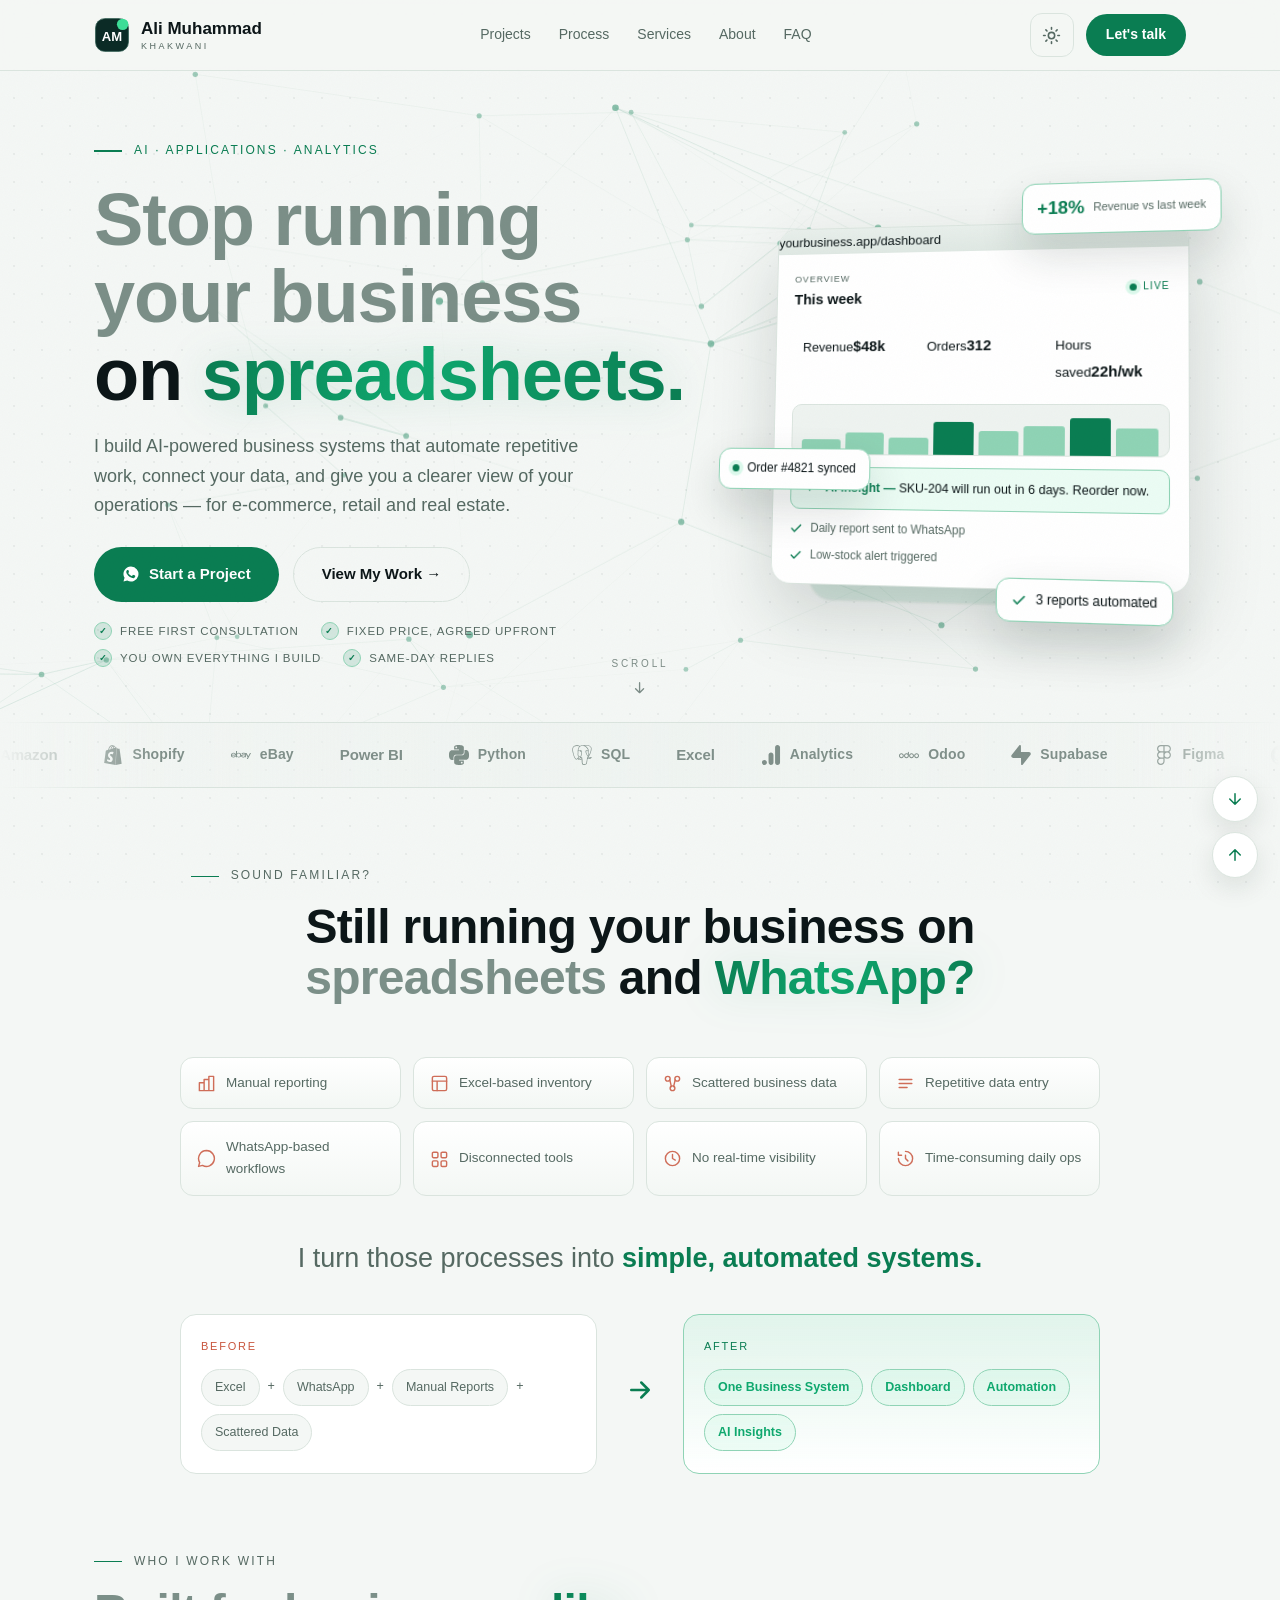
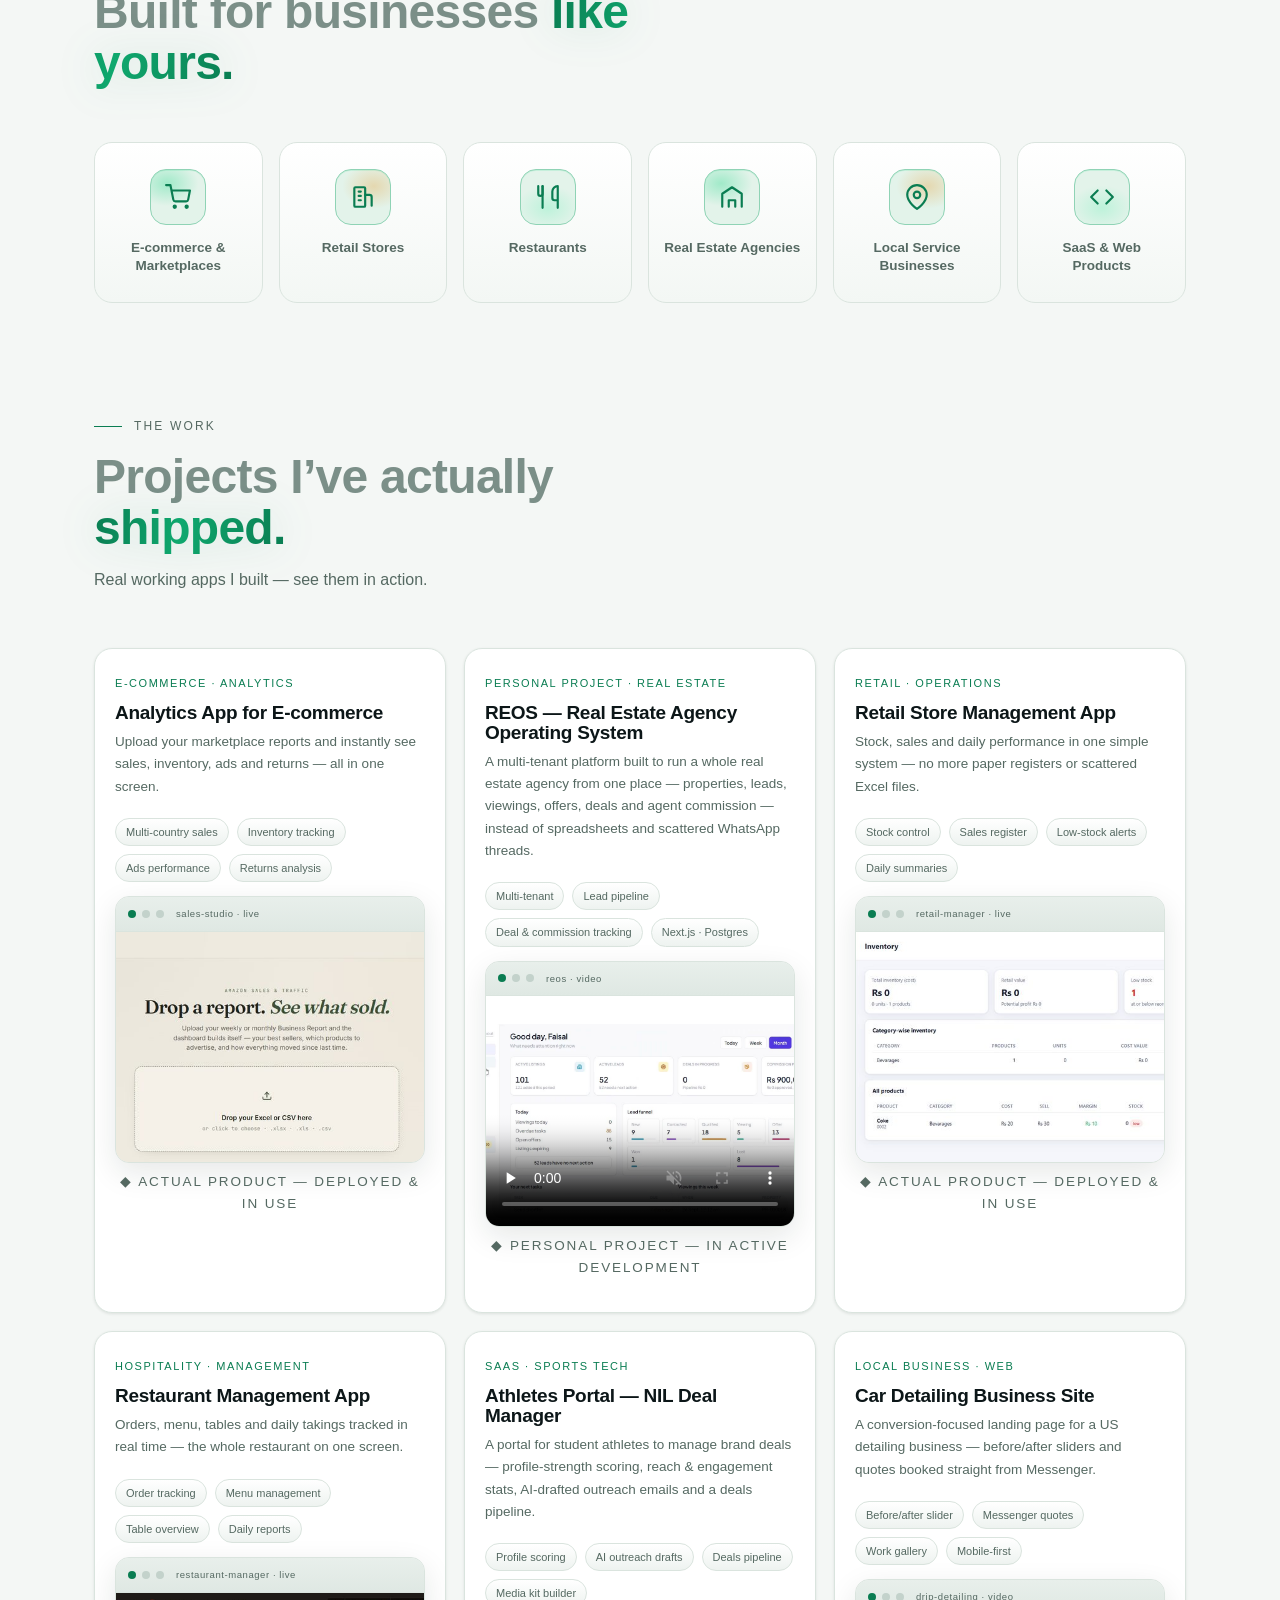
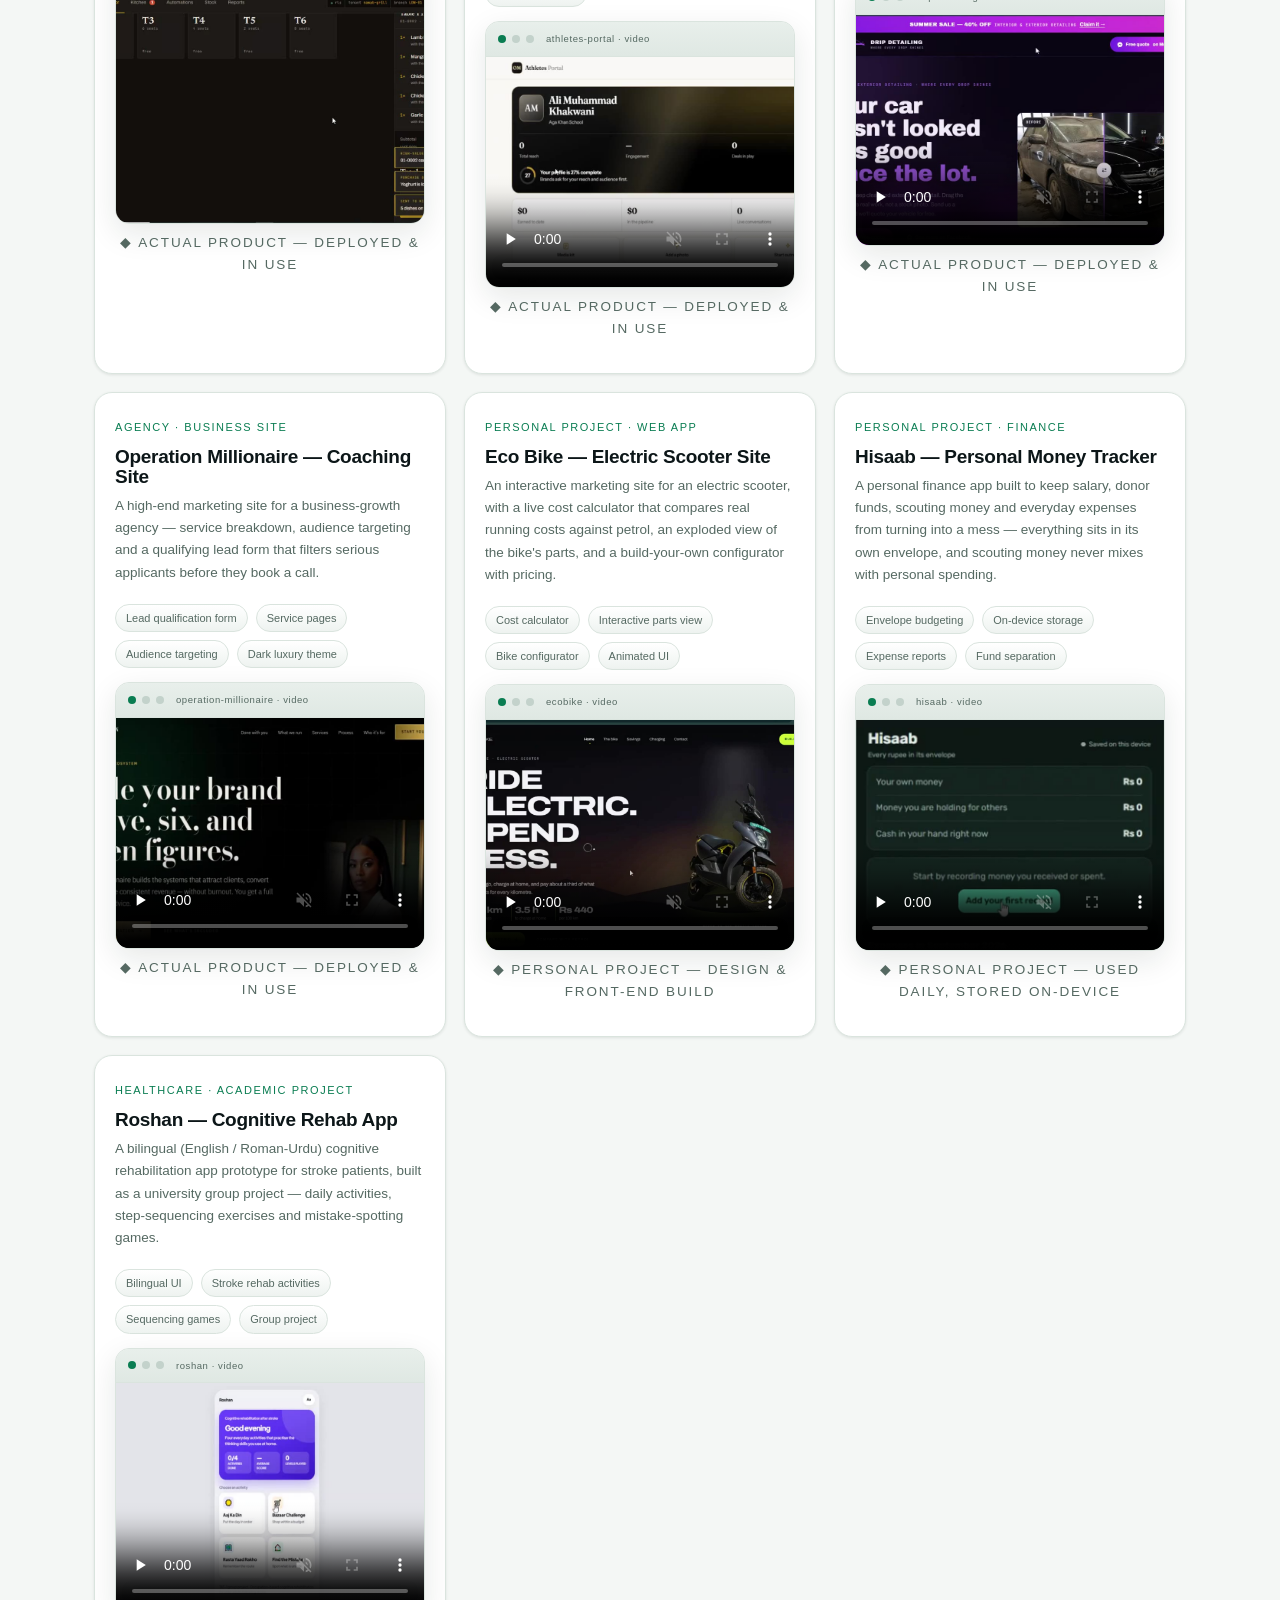
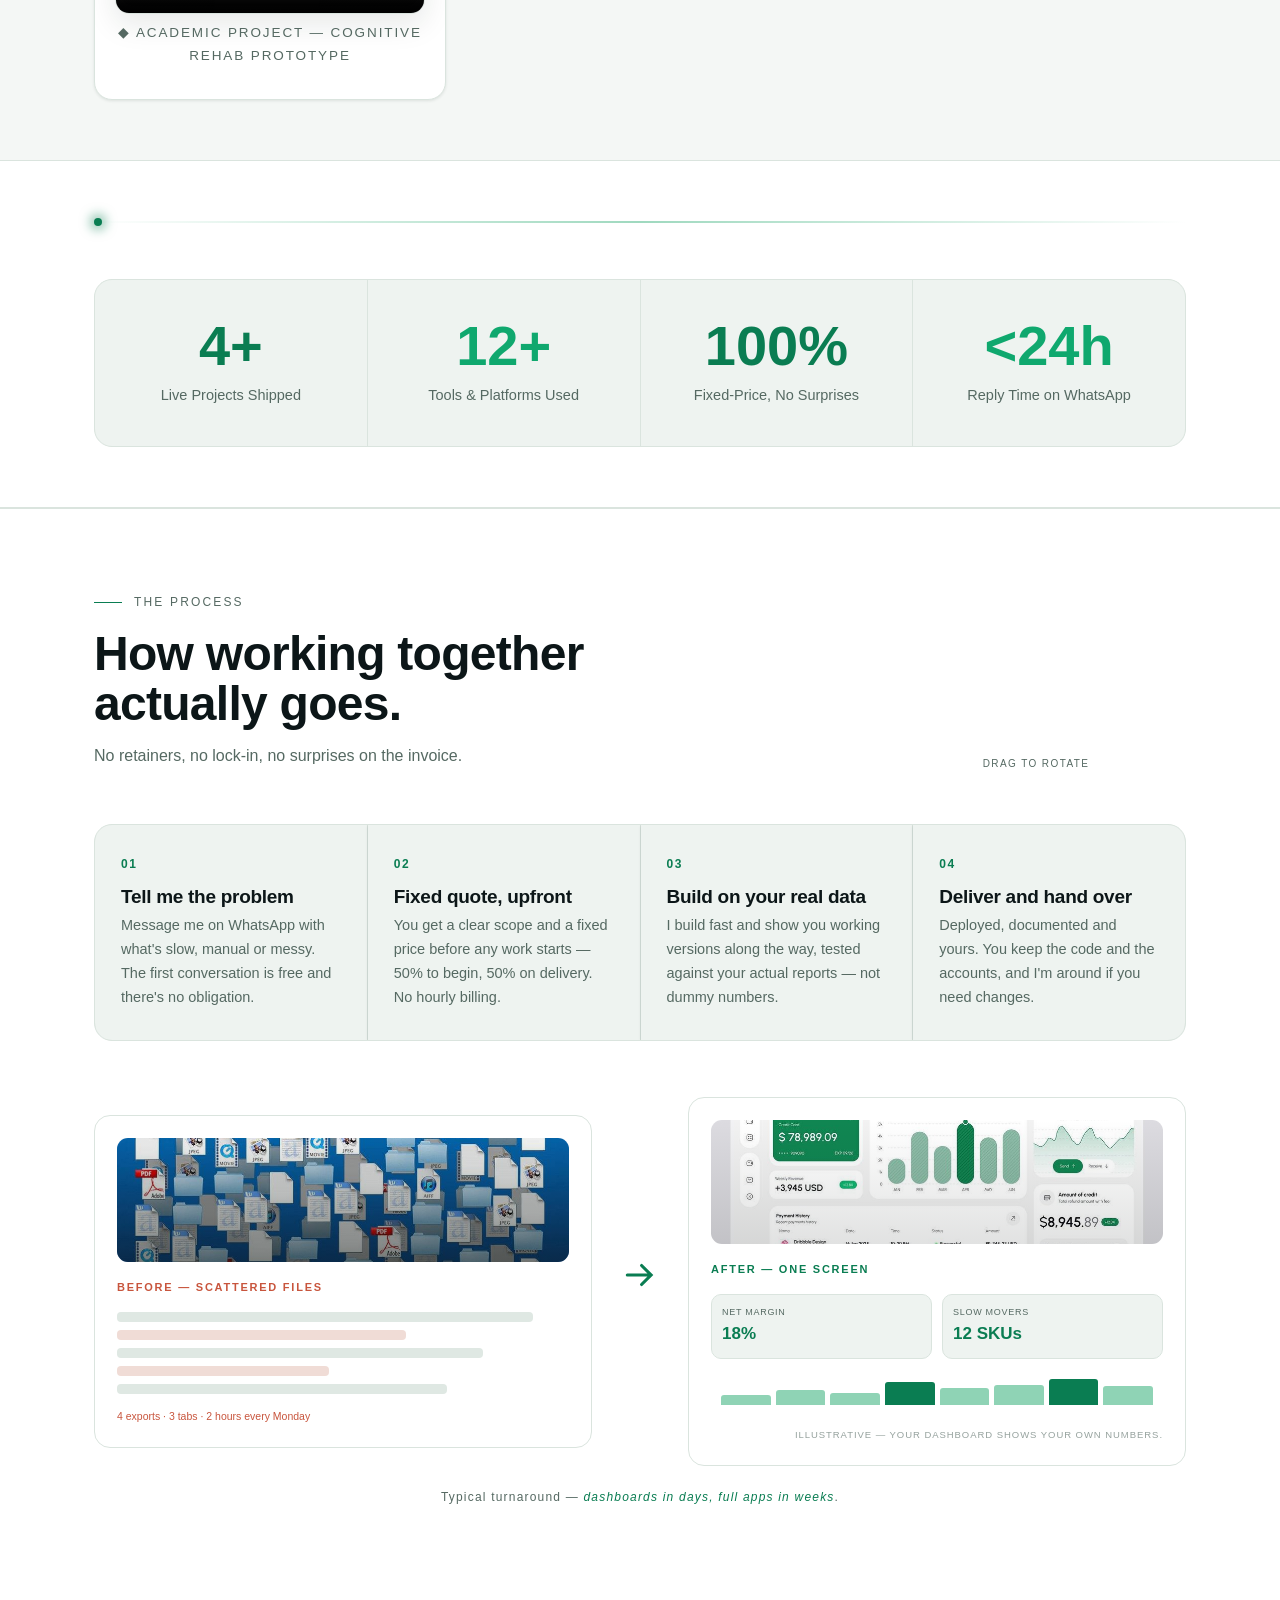
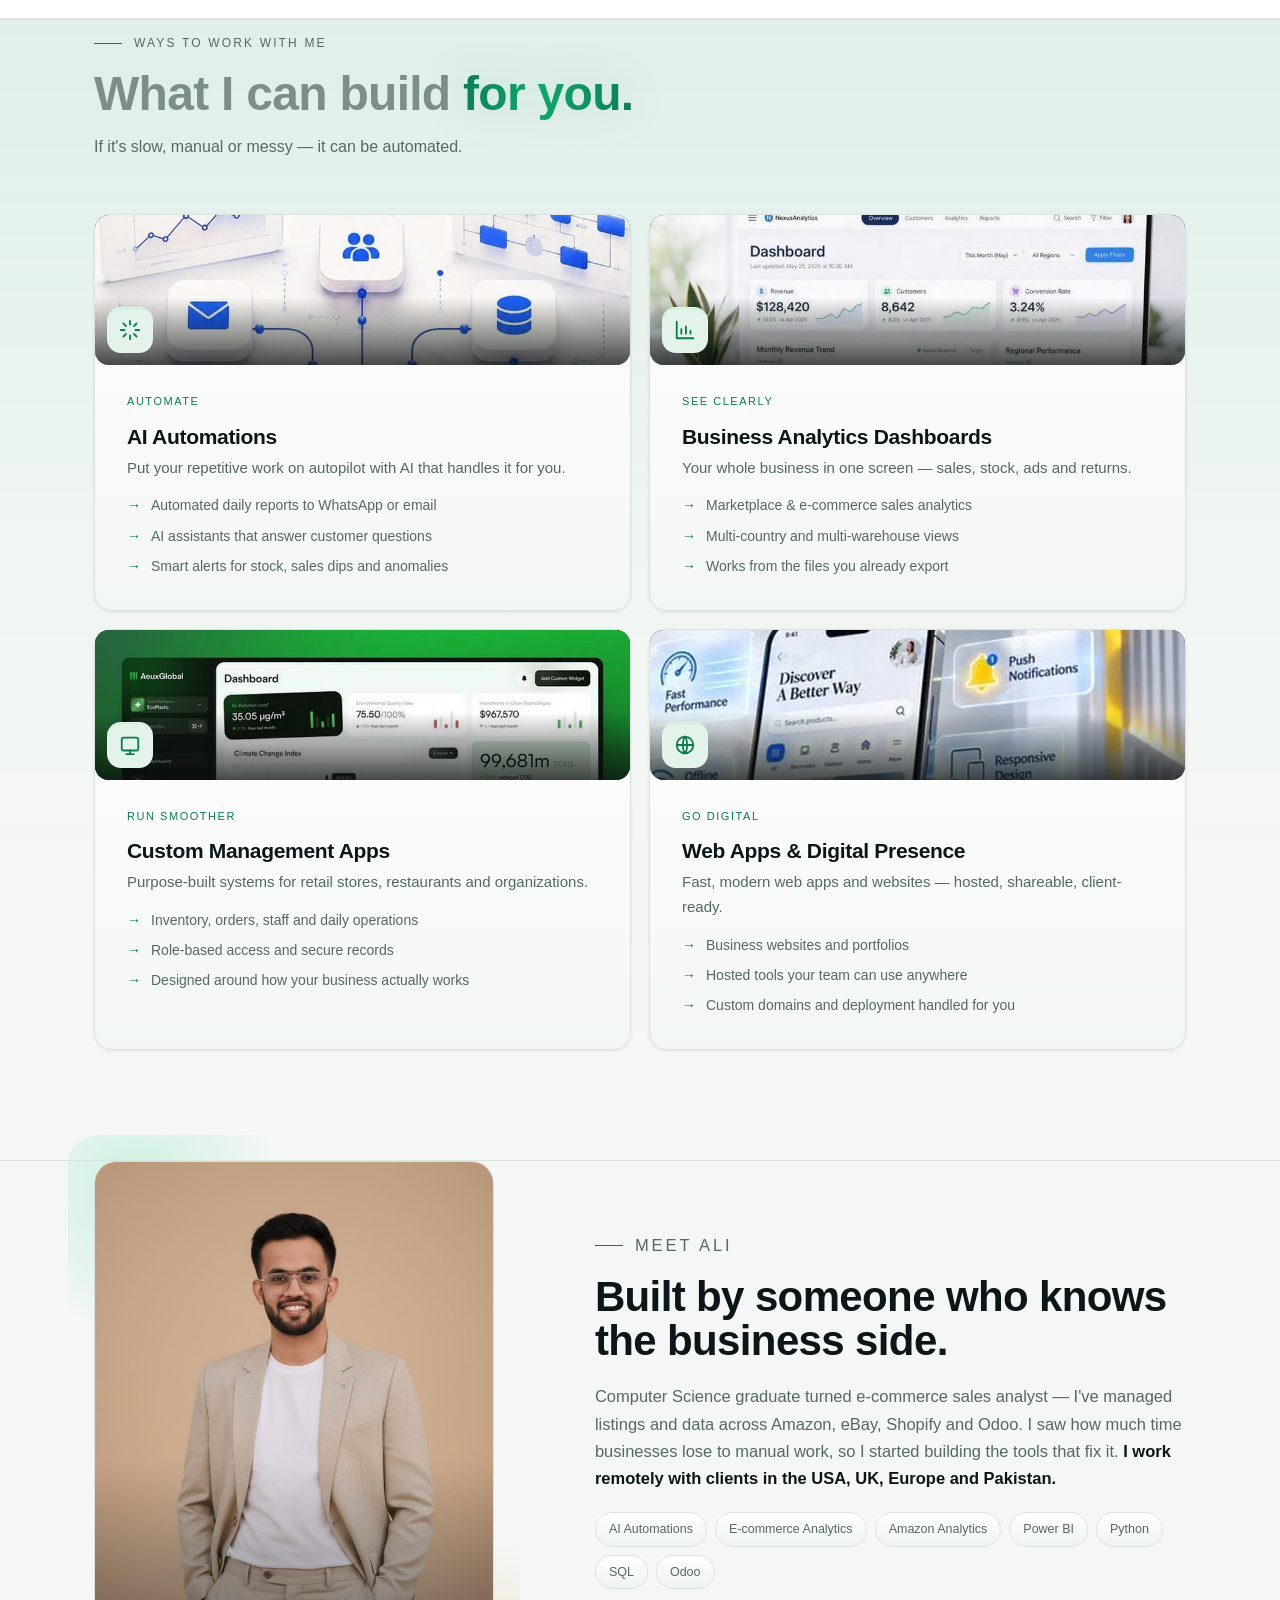
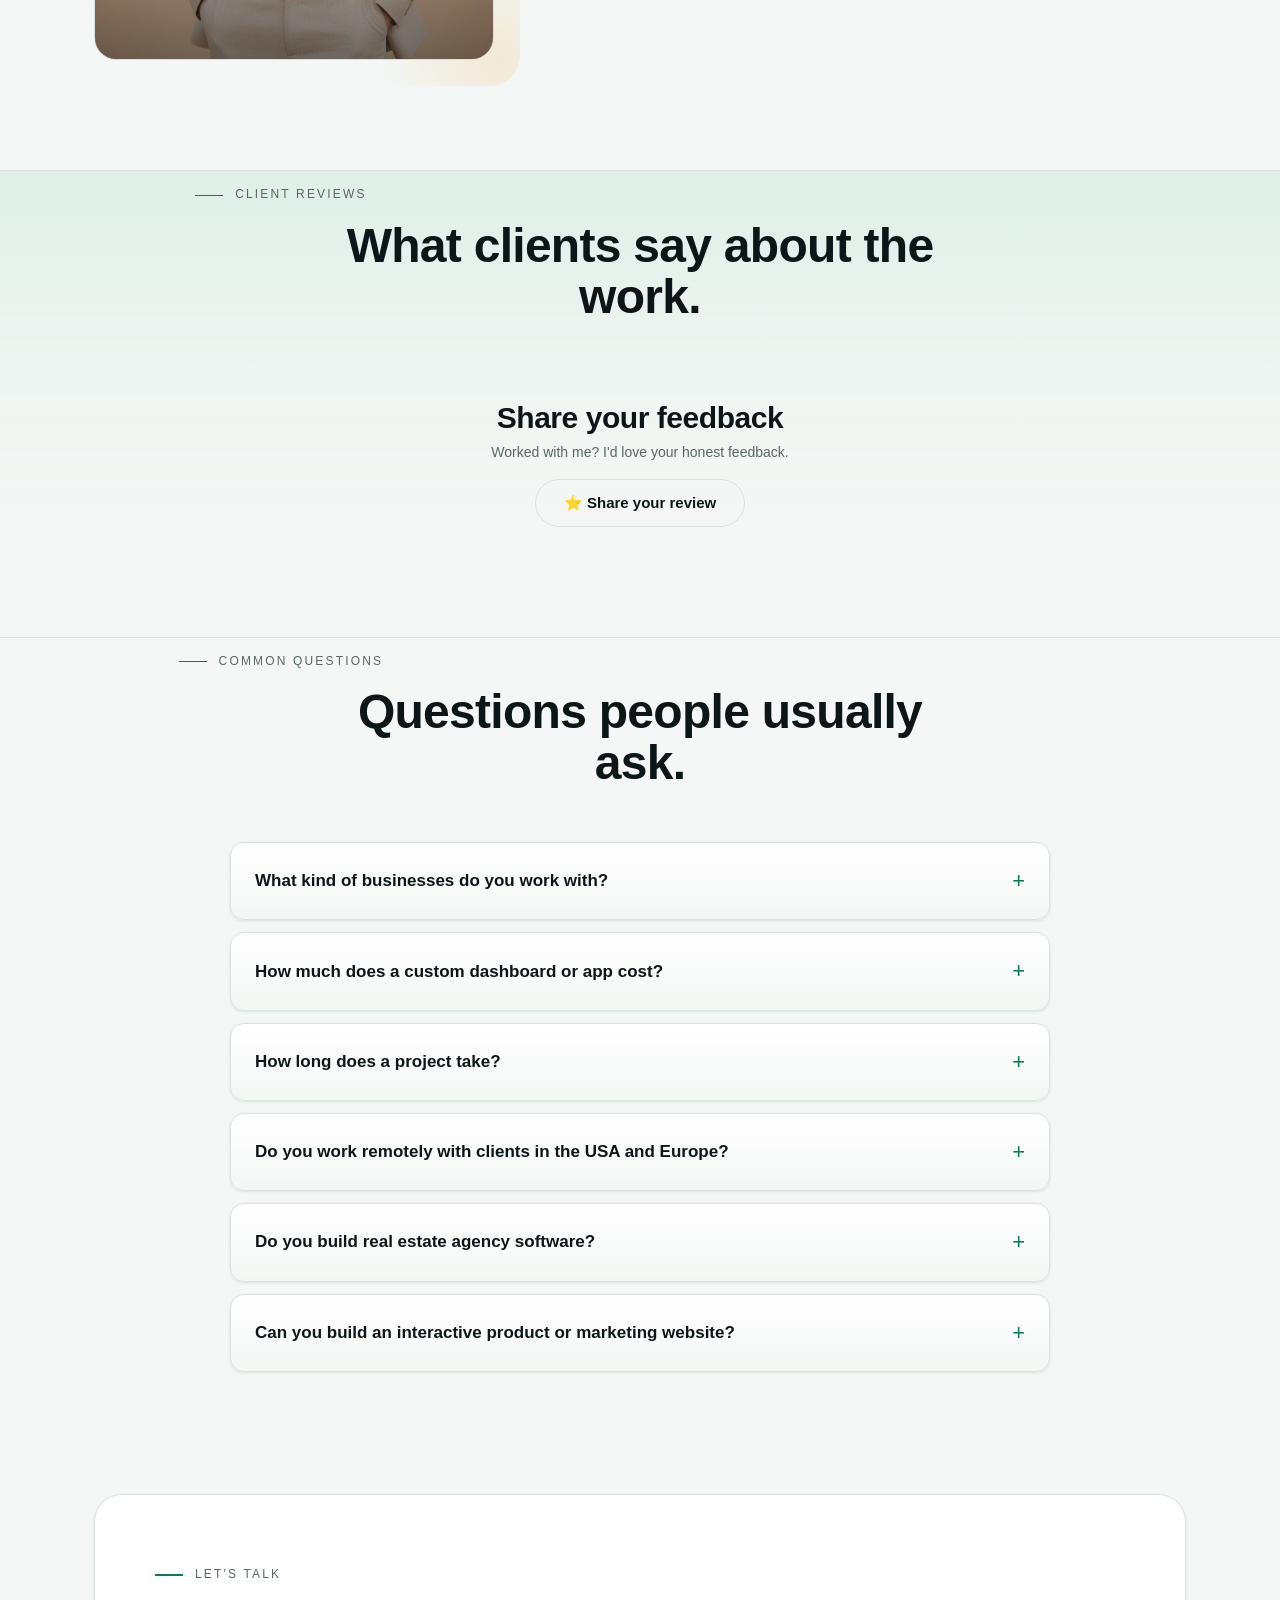
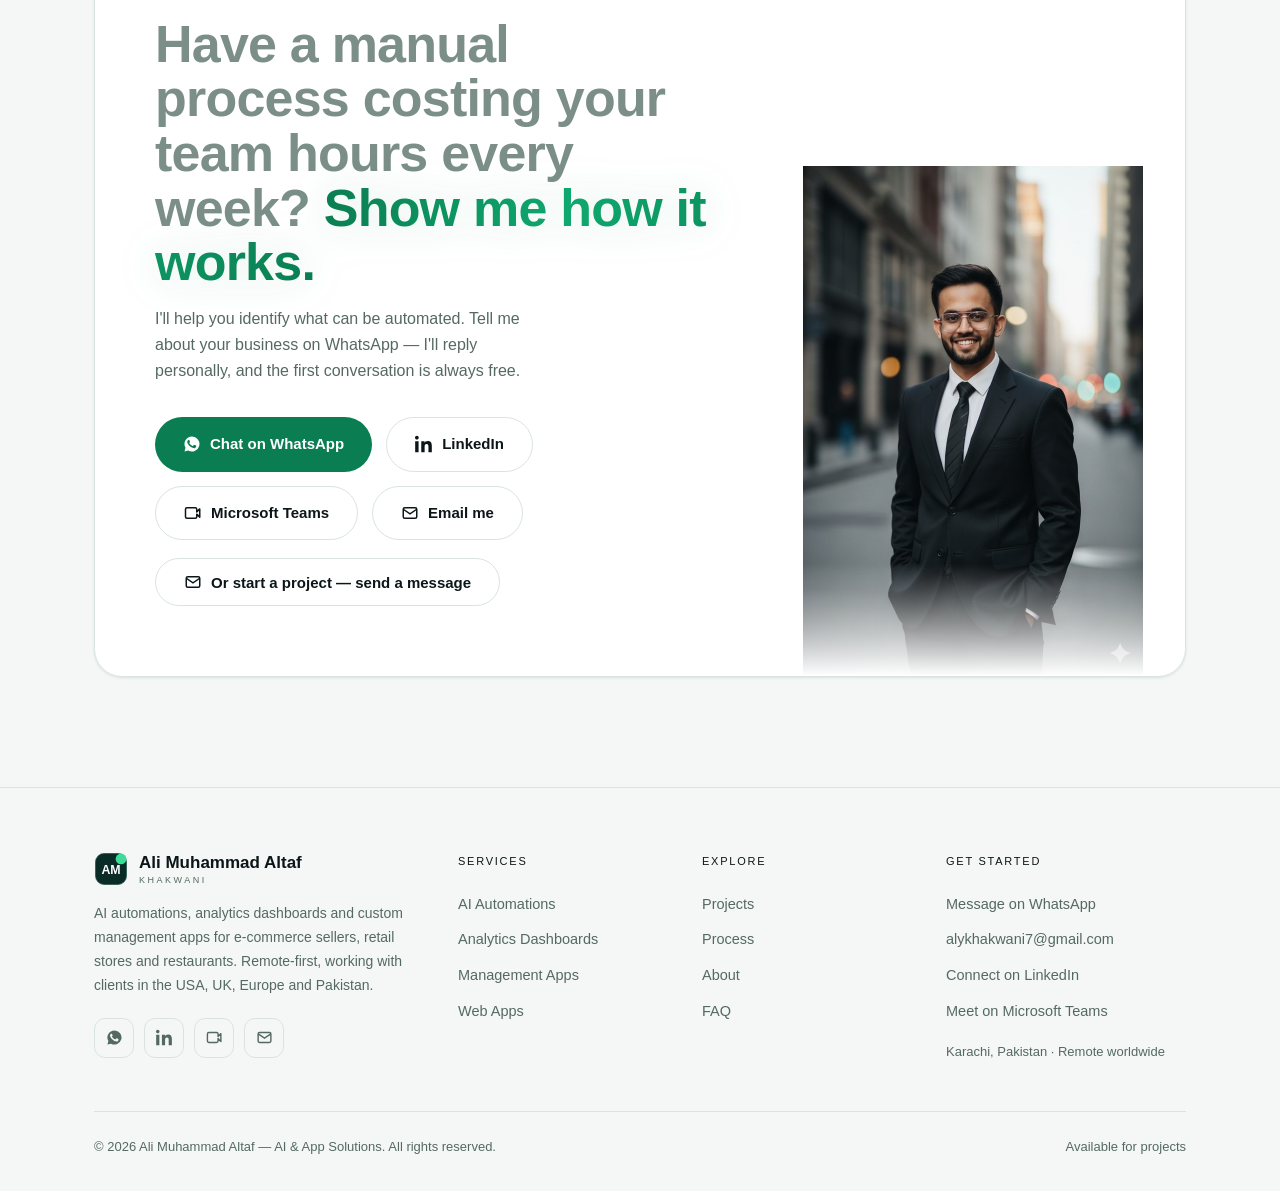
==== commit 373619b4: "Update index.html" ====
--- a/index.html
+++ b/index.html
@@ -998,7 +998,7 @@
   <canvas class="fx-net" id="fxNet" aria-hidden="true"></canvas>
   <div class="wrap hero-grid">
     <div>
-      <p class="eyebrow rise">AI · Automation · Analytics</p>
+      <p class="eyebrow rise">AI · Applications · Analytics</p>
       <h1 class="rise" style="margin-top:20px;animation-delay:.1s">
         <span class="dim">Stop running your business</span> on <span class="glow">spreadsheets.</span>
       </h1>
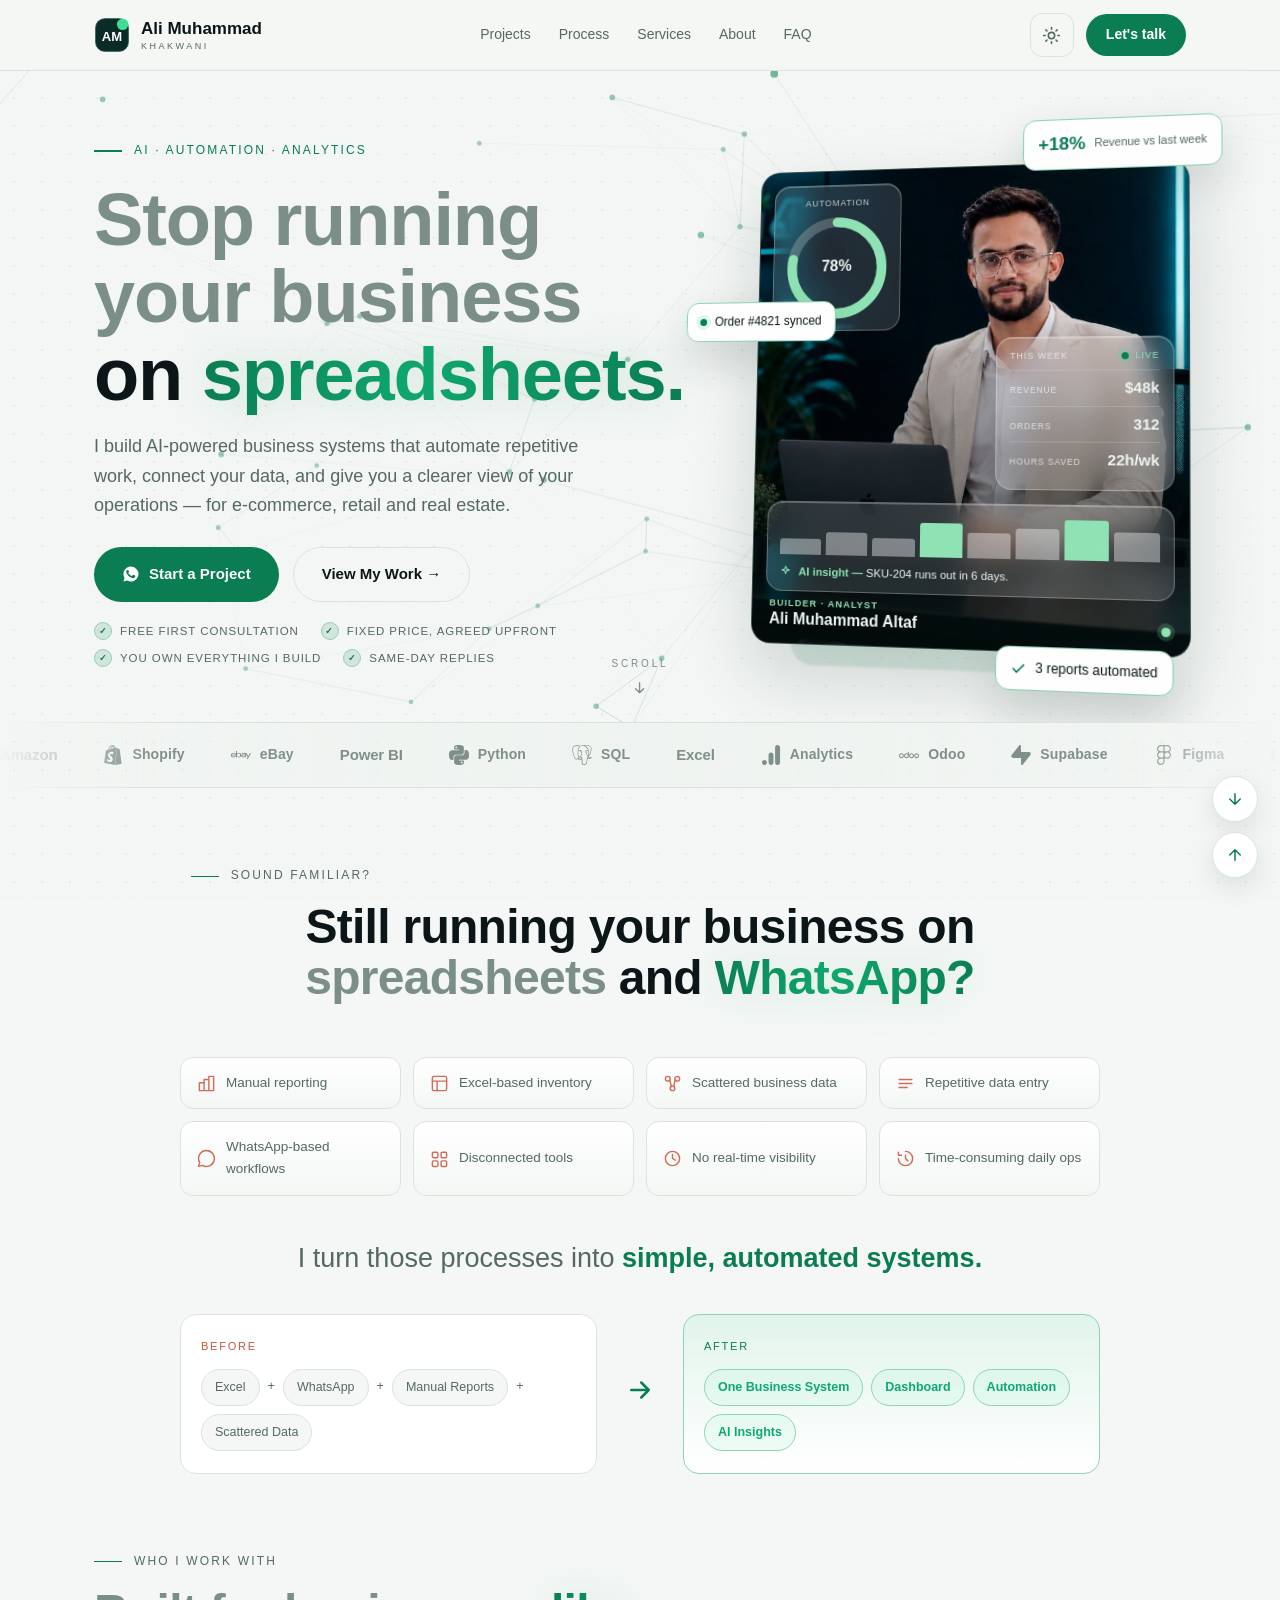
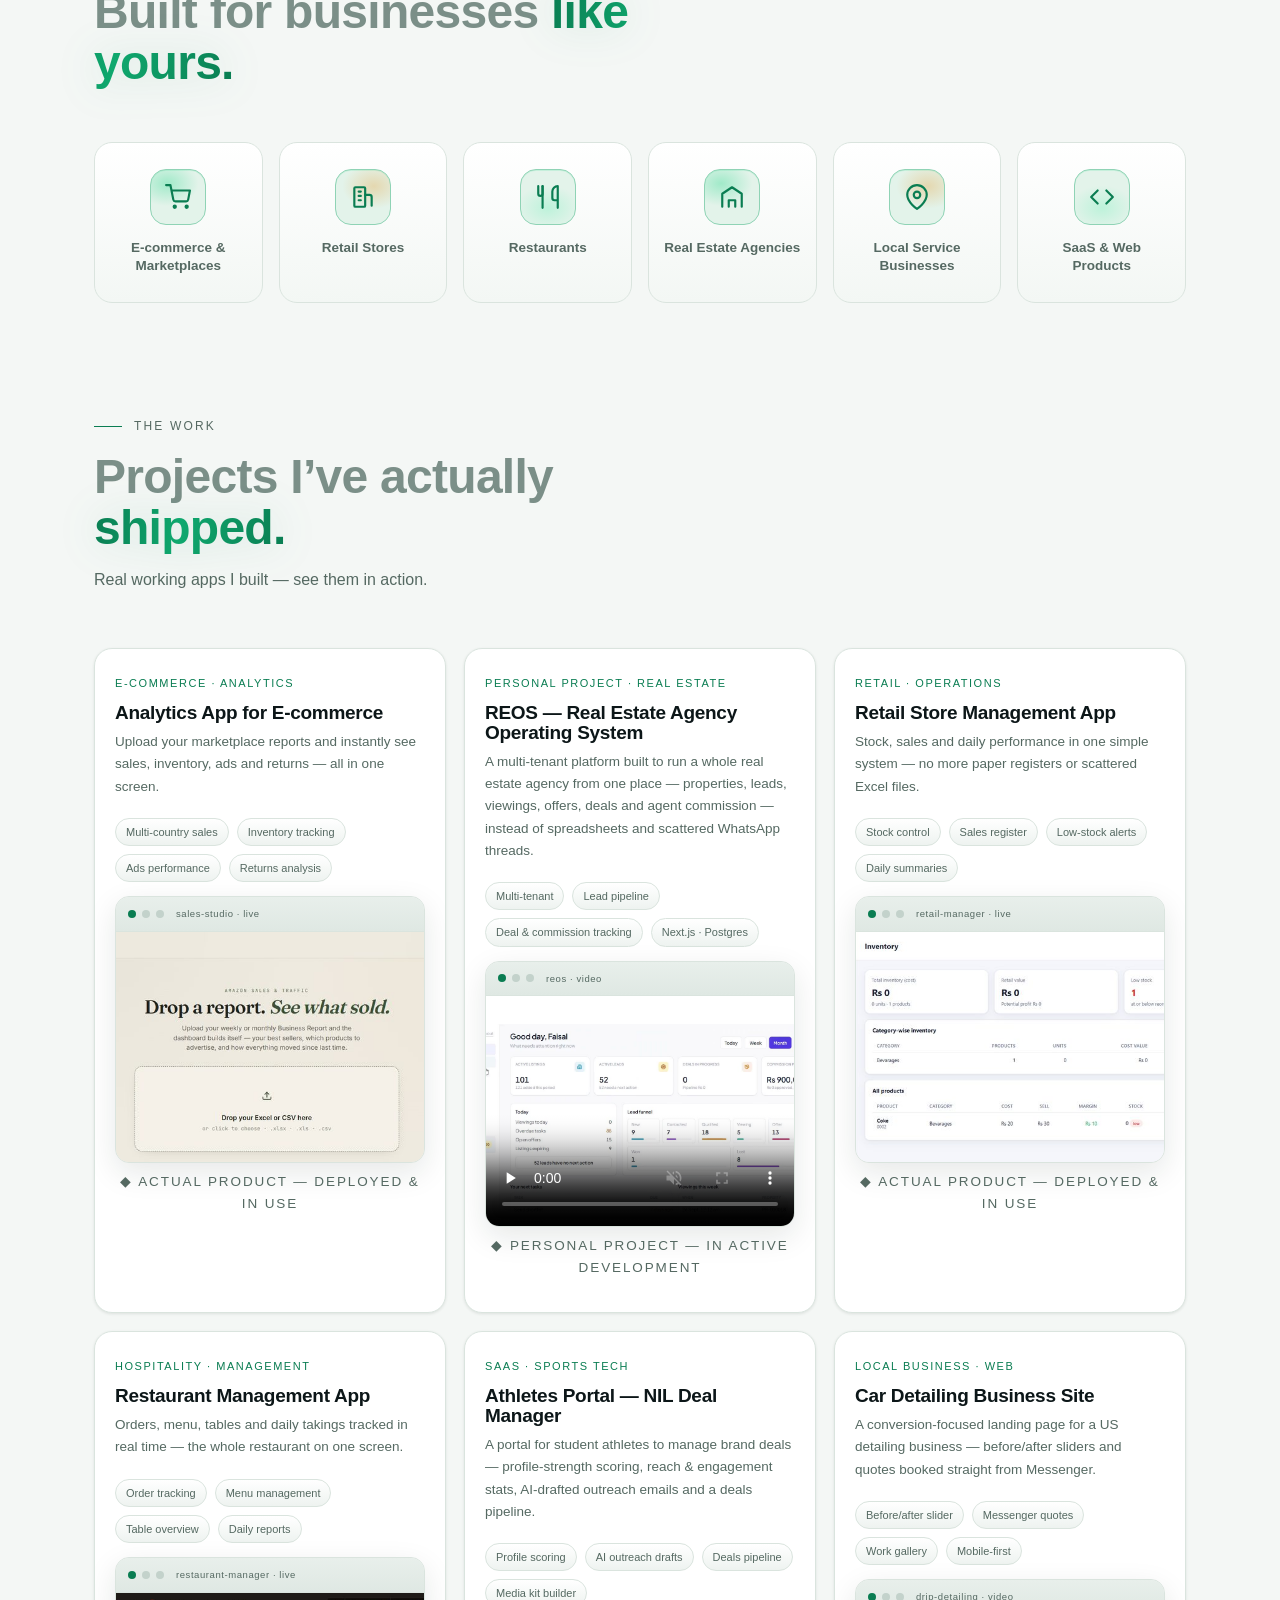
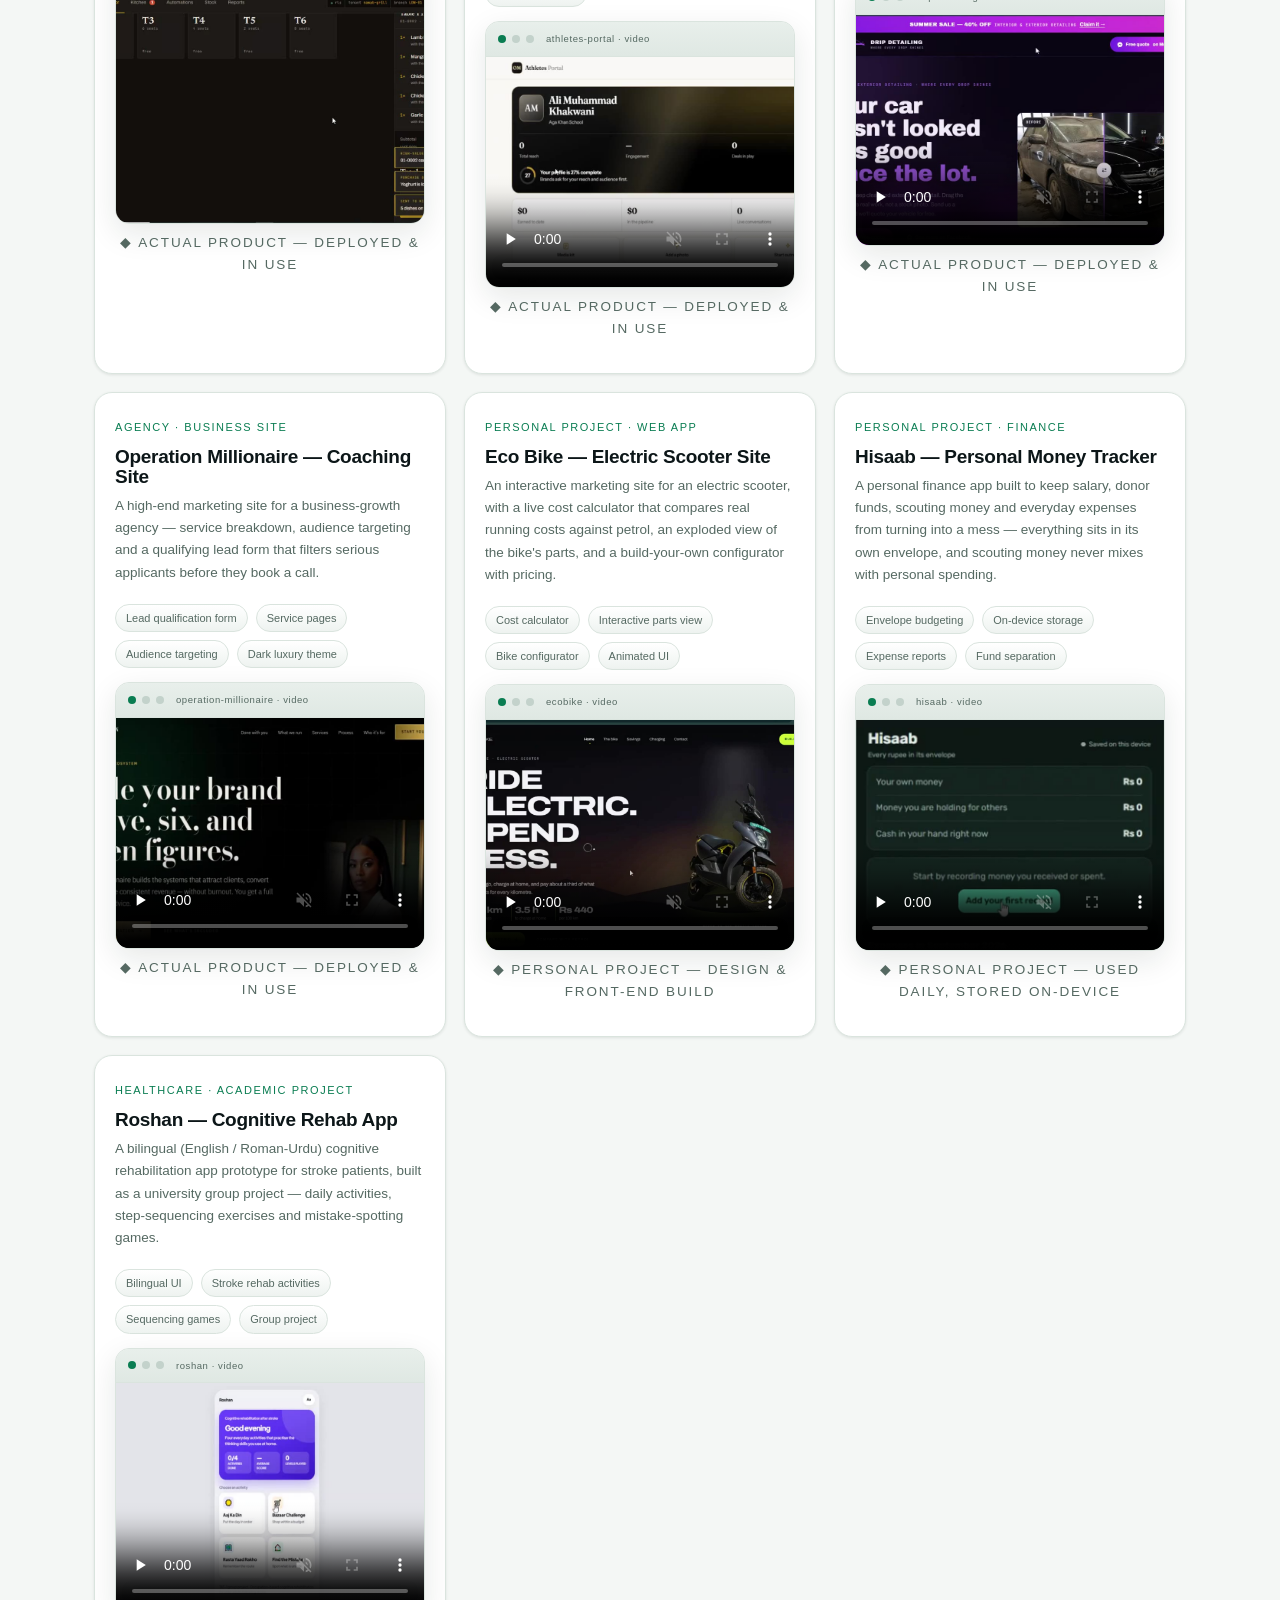
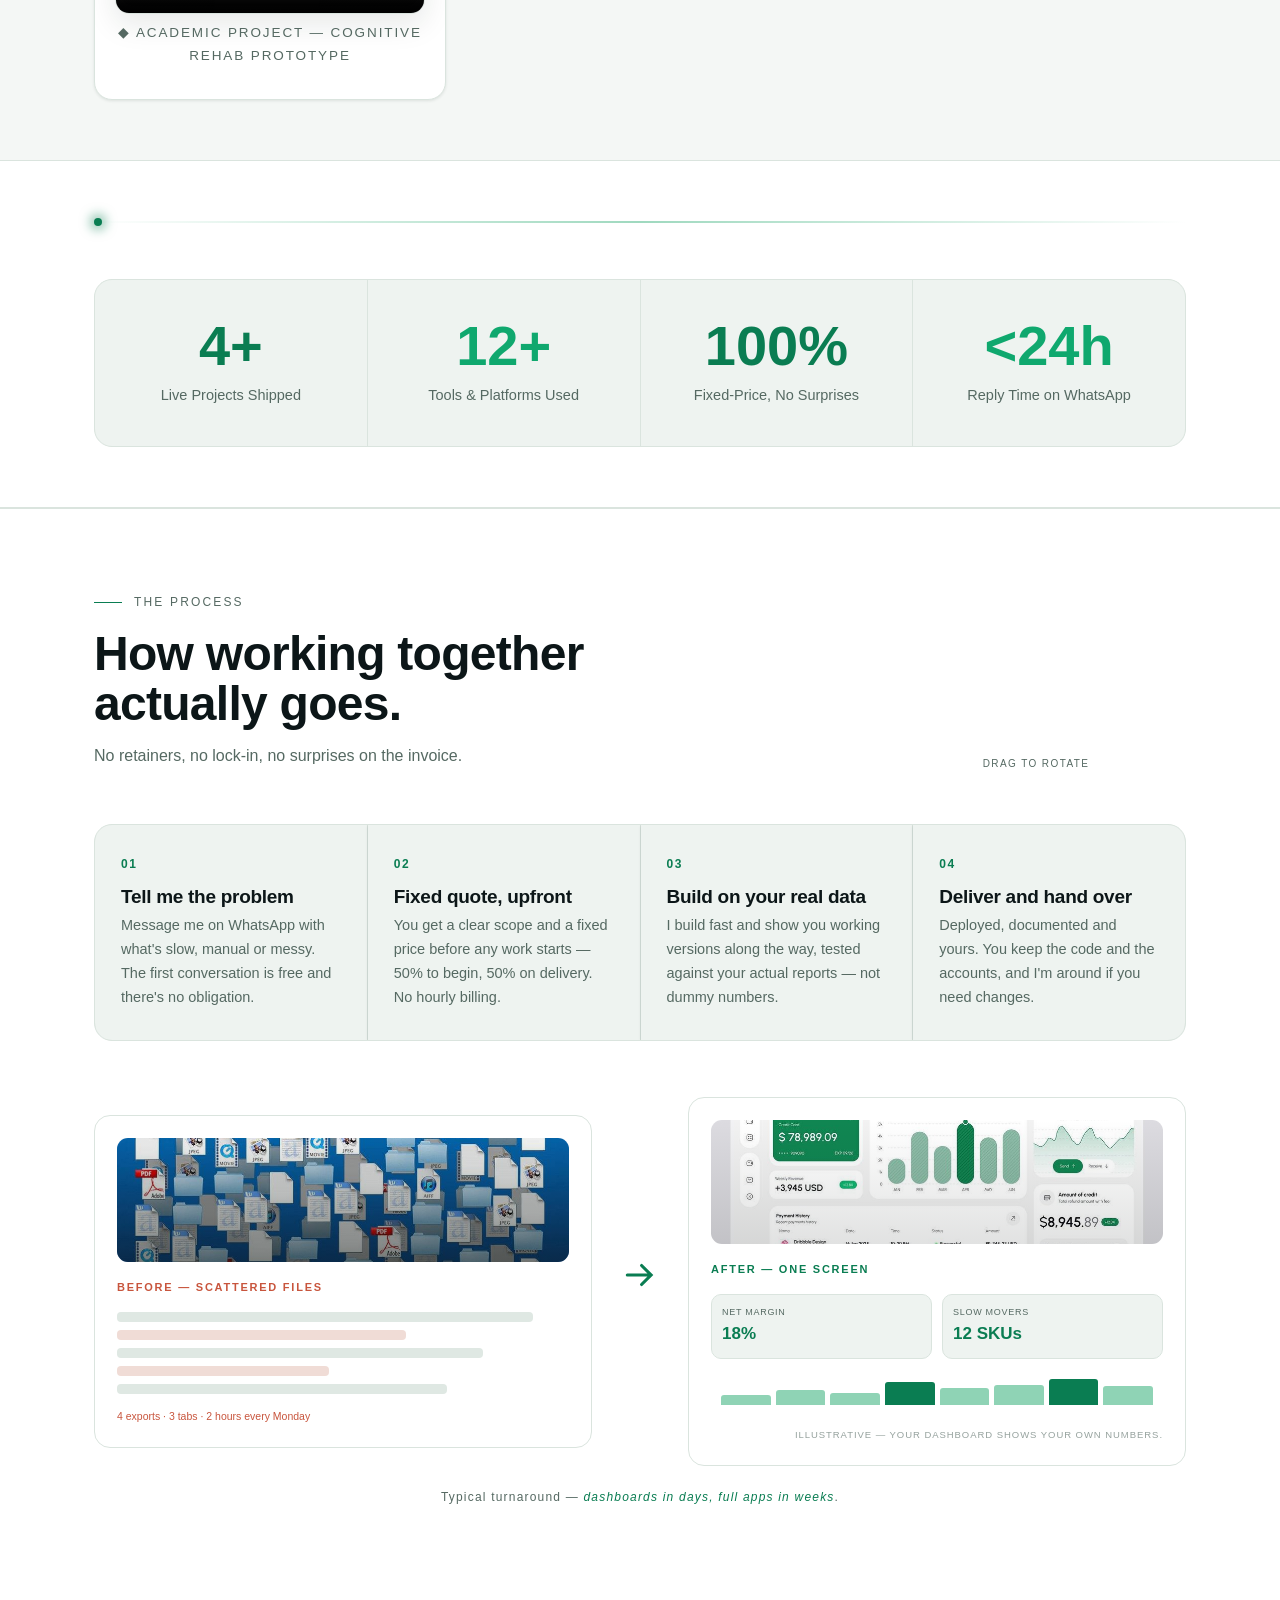
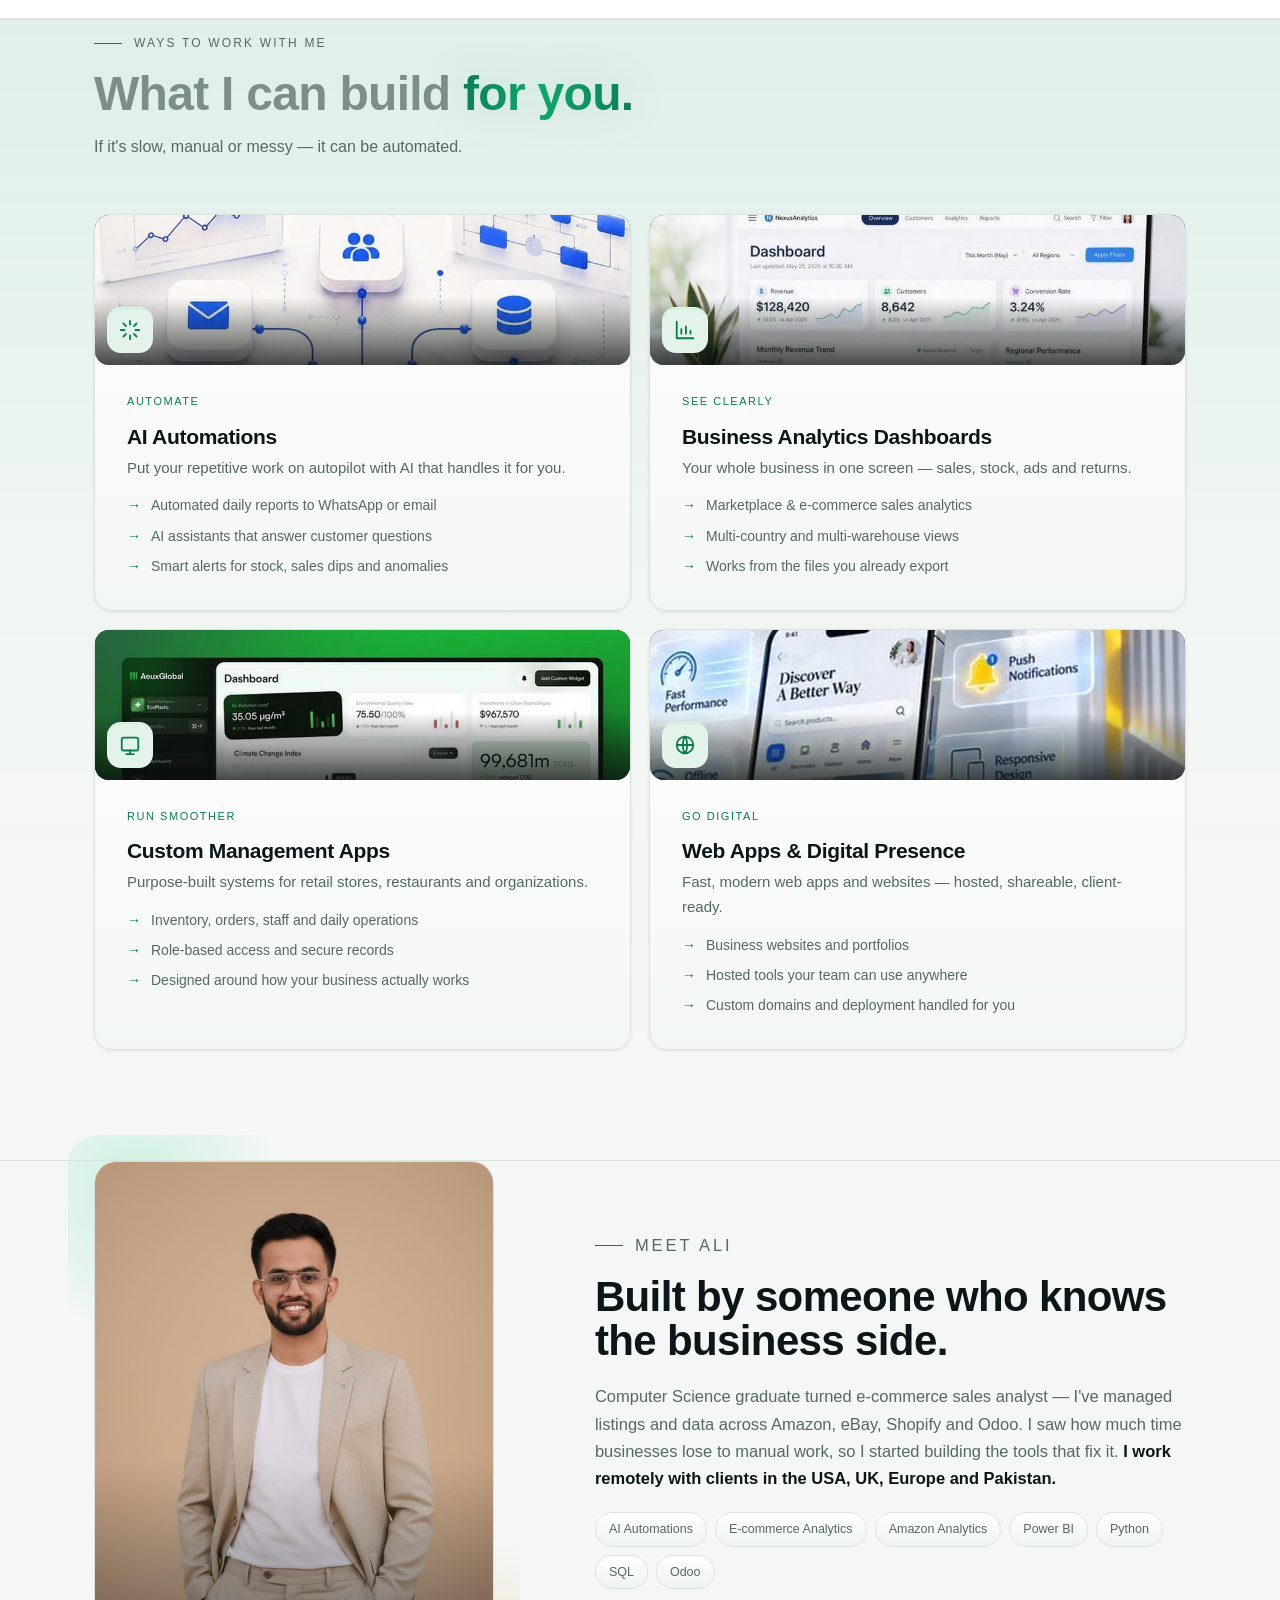
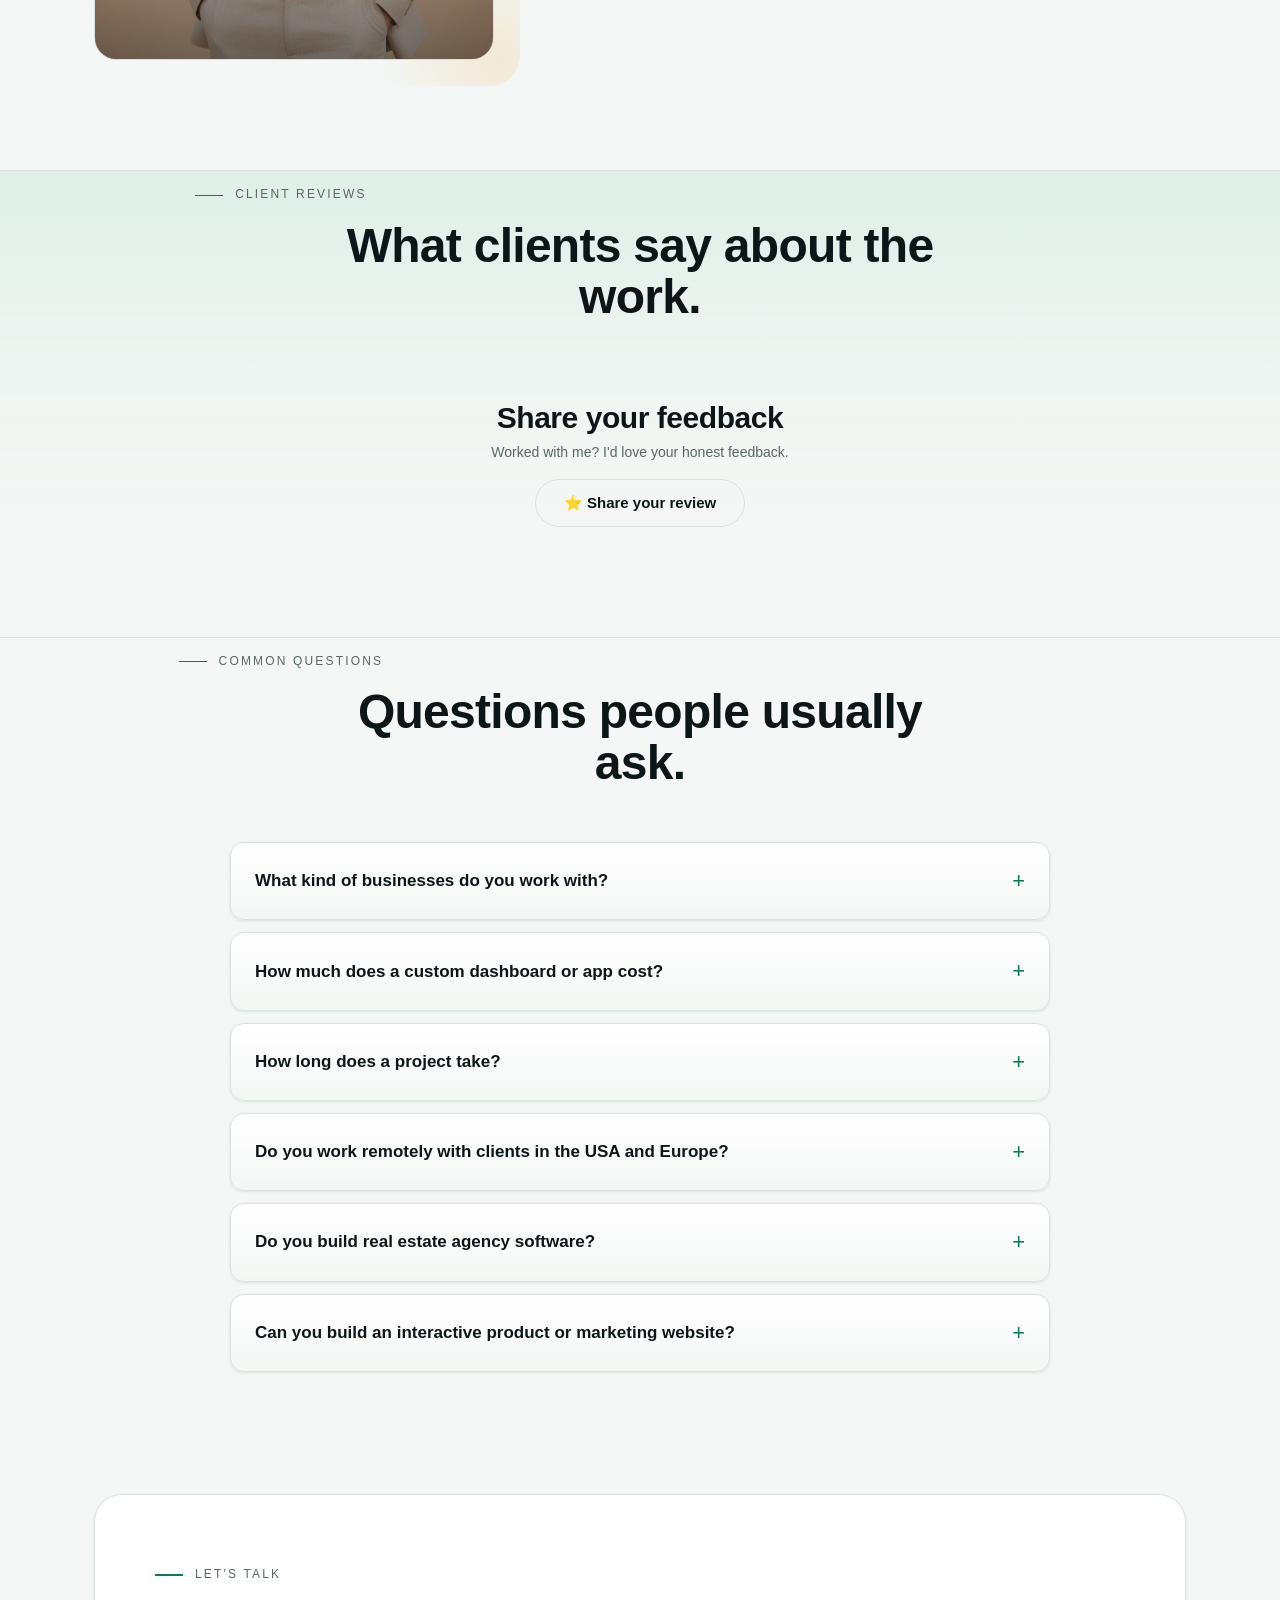
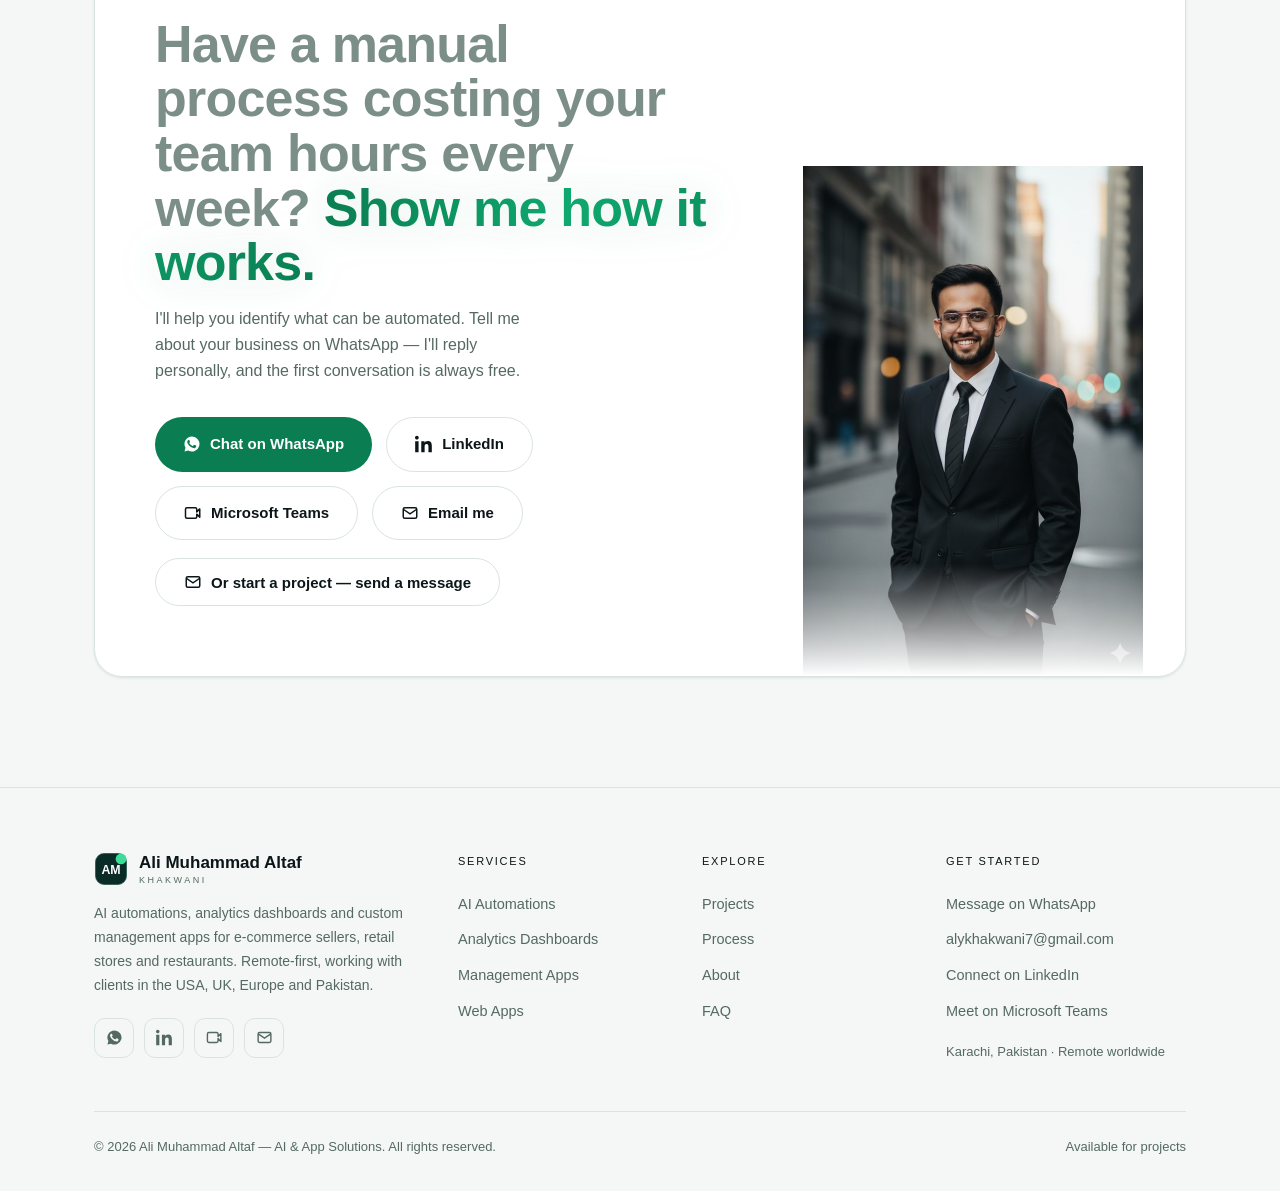
==== commit de4e772b: "Update index.html" ====
--- a/index.html
+++ b/index.html
@@ -312,10 +312,21 @@
 .hd-float svg{width:14px;height:14px;stroke:var(--jade);flex:none}
 .hd-float .dot-live{width:7px;height:7px;border-radius:50%;background:var(--jade);flex:none}
 .hd-float--a{top:-18px;right:-26px;transform:translateZ(80px) translate(calc(var(--px,0)*14px),calc(var(--py,0)*10px))}
-.hd-float--b{bottom:96px;left:-34px;transform:translateZ(60px) translate(calc(var(--px,0)*10px),calc(var(--py,0)*8px));animation-delay:-2s}
+.hd-float--b{bottom:auto;top:52%;left:-40px;transform:translateZ(60px) translate(calc(var(--px,0)*10px),calc(var(--py,0)*8px));animation-delay:-2s}
 .hd-float--c{bottom:-20px;right:18px;transform:translateZ(95px) translate(calc(var(--px,0)*16px),calc(var(--py,0)*12px));animation-delay:-4s}
 @keyframes hdBob{from{translate:0 0}to{translate:0 -7px}}
 @media(max-width:900px){.hd-float--a{right:8px;top:-22px}.hd-float--b{left:8px}.hd-stage{--hry:-3deg;--hrx:2deg}.fx-net{opacity:.35}}
+.hd-portrait{position:absolute;z-index:4;left:-64px;bottom:-40px;width:190px;margin:0;border-radius:18px;overflow:hidden;
+  border:1px solid var(--jade-dim);box-shadow:0 24px 50px var(--shadow-deep);
+  transform:translateZ(110px) translate(calc(var(--px,0)*18px),calc(var(--py,0)*12px))}
+.hd-portrait img{display:block;width:100%;height:225px;object-fit:cover;object-position:50% 12%}
+.hd-portrait::after{content:"";position:absolute;inset:0;background:linear-gradient(180deg,transparent 55%,rgba(5,16,13,.88));pointer-events:none}
+.hd-portrait figcaption{position:absolute;left:12px;right:12px;bottom:11px;z-index:2;display:flex;justify-content:space-between;align-items:flex-end;color:#e9efec}
+.hd-portrait figcaption b{font-family:var(--font-display);font-size:13px;line-height:1.25}
+.hd-portrait figcaption small{display:block;font-family:var(--font-mono);font-size:8.5px;letter-spacing:.12em;text-transform:uppercase;color:var(--jade)}
+.hd-portrait .dot-live{width:8px;height:8px;border-radius:50%;background:var(--jade);box-shadow:0 0 0 4px rgba(61,220,151,.18);animation:pulse 2.5s infinite;flex:none;margin-bottom:3px}
+.hd-float--b{bottom:auto;top:30%;left:-52px}
+@media(max-width:900px){.hd-portrait{left:6px;bottom:-30px;width:132px}.hd-portrait img{height:160px}.hero-photo{margin-bottom:34px}.hd-float--b{top:36%;left:8px}}
 @media(max-width:420px){.hd-float--b{display:none}}
 .tilt-glare{position:absolute;inset:0;border-radius:inherit;pointer-events:none;z-index:3;opacity:0;transition:opacity .3s}
 .ind,.prob-chip{position:relative;overflow:hidden}
@@ -325,7 +336,43 @@
 .fx-obj:active{cursor:grabbing}
 .fx-obj-hint{position:absolute;left:0;right:0;bottom:6px;text-align:center;font-family:var(--font-mono);font-size:10px;letter-spacing:.14em;text-transform:uppercase;color:var(--muted);pointer-events:none}
 @media(max-width:1000px){.fx-obj-box{display:none}}
-@media(prefers-reduced-motion:reduce){.hd-float{animation:none}.hd-stage{transition:none}}
+@media(prefers-reduced-motion:reduce){.hd-float,.hd-portrait .dot-live{animation:none}.hd-stage{transition:none}}
+
+/* ---------- glass hero scene ---------- */
+.hero-photo{max-width:470px;width:100%}
+.hd-frame.hg{background:#0b2b26;aspect-ratio:470/520;border-color:rgba(255,255,255,.18)}
+.hg-bg{position:absolute;inset:0;width:100%;height:100%;object-fit:cover;object-position:50% 20%}
+.hg-scrim{position:absolute;inset:0;background:linear-gradient(180deg,rgba(5,16,13,.05) 30%,rgba(5,16,13,.7) 100%)}
+.hg-panel{position:absolute;z-index:2;color:#f1f6f3;border-radius:16px;padding:11px 13px;
+  background:rgba(255,255,255,.13);border:1px solid rgba(255,255,255,.28);
+  -webkit-backdrop-filter:blur(14px) saturate(1.3);backdrop-filter:blur(14px) saturate(1.3);
+  box-shadow:0 10px 30px rgba(0,0,0,.25),inset 0 1px 0 rgba(255,255,255,.25)}
+.hg-panel small{display:block;font-family:var(--font-mono);font-size:9px;letter-spacing:.1em;text-transform:uppercase;color:rgba(241,246,243,.78)}
+.hg-ring{left:14px;top:14px;width:31%;text-align:center}
+.hg-ring svg{width:100%;display:block;margin:6px 0 0}
+.hg-ring .trk{fill:none;stroke:rgba(255,255,255,.22);stroke-width:3.4}
+.hg-ring .val{fill:none;stroke:#8fe3b5;stroke-width:3.4;stroke-linecap:round}
+.hg-ringnum{position:absolute;left:0;right:0;bottom:calc(50% - 22px);font-family:var(--font-display);font-size:16px}
+.hg-kpi{right:14px;top:36%;width:40%}
+.hg-top{display:flex;justify-content:space-between;align-items:center;margin-bottom:6px}
+.hg-kpi .hd-live{color:#8fe3b5;font-size:9px}
+.hg-stat{display:flex;justify-content:space-between;align-items:baseline;padding:5px 0;border-top:1px solid rgba(255,255,255,.16)}
+.hg-stat small{font-size:8.5px}
+.hg-stat b{font-family:var(--font-display);font-size:15px}
+.hg-bars{left:14px;right:14px;bottom:52px}
+.hg-chart{display:flex;align-items:flex-end;gap:5px;height:42px}
+.hg-chart i{flex:1;height:var(--h);background:rgba(255,255,255,.4);border-radius:3px 3px 0 0}
+.hg-chart i.hi{background:#8fe3b5}
+.hg-insight{display:flex;gap:7px;align-items:flex-start;margin:9px 0 0;font-size:11.5px;line-height:1.4}
+.hg-insight svg{width:13px;height:13px;flex:none;margin-top:2px;stroke:#8fe3b5}
+.hg-insight b{color:#8fe3b5}
+.hg-name{position:absolute;left:18px;right:18px;bottom:14px;z-index:2;display:flex;justify-content:space-between;align-items:flex-end;color:#f1f6f3}
+.hg-name b{font-family:var(--font-display);font-size:16px;line-height:1.25}
+.hg-name small{display:block;font-family:var(--font-mono);font-size:9.5px;letter-spacing:.12em;text-transform:uppercase;color:#8fe3b5}
+.hg-name .dot-live{width:9px;height:9px;border-radius:50%;background:#8fe3b5;box-shadow:0 0 0 4px rgba(143,227,181,.2);animation:pulse 2.5s infinite;margin-bottom:4px}
+@media(max-width:560px){.hg-kpi{top:32%}.hg-stat:nth-of-type(3){display:none}}
+@media(max-width:420px){.hg-stat b{font-size:13px}.hg-panel{padding:9px 10px}.hg-ringnum{font-size:14px}}
+@media(prefers-reduced-motion:reduce){.hg-name .dot-live{animation:none}}
 
 /* ---------- marquee ---------- */
 .strip{border-top:1px solid var(--line);border-bottom:1px solid var(--line);padding:20px 0;overflow:hidden;
@@ -998,7 +1045,7 @@
   <canvas class="fx-net" id="fxNet" aria-hidden="true"></canvas>
   <div class="wrap hero-grid">
     <div>
-      <p class="eyebrow rise">AI · Applications · Analytics</p>
+      <p class="eyebrow rise">AI · Automation · Analytics</p>
       <h1 class="rise" style="margin-top:20px;animation-delay:.1s">
         <span class="dim">Stop running your business</span> on <span class="glow">spreadsheets.</span>
       </h1>
@@ -1018,31 +1065,25 @@
       </ul>
     </div>
     <div class="hero-photo rise" style="animation-delay:.2s">
-      <div class="hd-stage"><div class="hd-frame">
-        <div class="tb"><i></i><i></i><i></i><small>yourbusiness.app/dashboard</small></div>
-        <div class="hd-body">
-          <div class="hd-top">
-            <div><small>Overview</small><b>This week</b></div>
-            <span class="hd-live"><i class="dot-live"></i>Live</span>
-          </div>
-          <div class="hd-kpis">
-            <div class="cellk"><small>Revenue</small><b data-count="48" data-prefix="$" data-suffix="k">$0k</b></div>
-            <div class="cellk"><small>Orders</small><b data-count="312" data-suffix="">0</b></div>
-            <div class="cellk"><small>Hours saved</small><b data-count="22" data-suffix="h/wk">0h/wk</b></div>
-          </div>
-          <div class="full hd-chart">
-            <i style="--h:38%"></i><i style="--h:56%"></i><i style="--h:44%"></i><i class="hi" style="--h:82%"></i>
-            <i style="--h:61%"></i><i style="--h:73%"></i><i class="hi" style="--h:94%"></i><i style="--h:67%"></i>
-          </div>
-          <div class="hd-insight">
-            <svg viewBox="0 0 24 24" fill="none" stroke="currentColor" stroke-width="2" stroke-linecap="round" stroke-linejoin="round"><path d="M12 2l1.8 5.2L19 9l-5.2 1.8L12 16l-1.8-5.2L5 9l5.2-1.8z"/></svg>
-            <span><b>AI insight —</b> SKU-204 will run out in 6 days. Reorder now.</span>
-          </div>
-          <div class="hd-rows">
-            <div class="hd-row"><svg viewBox="0 0 24 24" fill="none" stroke="currentColor" stroke-width="2.4" stroke-linecap="round" stroke-linejoin="round"><path d="M20 6L9 17l-5-5"/></svg>Daily report sent to WhatsApp</div>
-            <div class="hd-row"><svg viewBox="0 0 24 24" fill="none" stroke="currentColor" stroke-width="2.4" stroke-linecap="round" stroke-linejoin="round"><path d="M20 6L9 17l-5-5"/></svg>Low-stock alert triggered</div>
-          </div>
-        </div>
+      <div class="hd-stage"><div class="hd-frame hg">
+        <img class="hg-bg" src="[data-uri]" width="720" height="782" alt="Ali Muhammad Altaf — AI and app solutions developer" fetchpriority="high" decoding="async">
+        <div class="hg-scrim"></div>
+        <div class="hg-panel hg-ring">
+          <small>Automation</small>
+          <svg viewBox="0 0 36 36" aria-hidden="true"><circle cx="18" cy="18" r="15.9" class="trk"/><circle cx="18" cy="18" r="15.9" class="val" stroke-dasharray="78 100" transform="rotate(-90 18 18)"/></svg>
+          <b class="hg-ringnum">78%</b>
+        </div>
+        <div class="hg-panel hg-kpi">
+          <div class="hg-top"><small>This week</small><span class="hd-live"><i class="dot-live"></i>Live</span></div>
+          <div class="hg-stat"><small>Revenue</small><b data-count="48" data-prefix="$" data-suffix="k">$0k</b></div>
+          <div class="hg-stat"><small>Orders</small><b data-count="312" data-suffix="">0</b></div>
+          <div class="hg-stat"><small>Hours saved</small><b data-count="22" data-suffix="h/wk">0h/wk</b></div>
+        </div>
+        <div class="hg-panel hg-bars">
+          <div class="hg-chart"><i style="--h:38%"></i><i style="--h:56%"></i><i style="--h:44%"></i><i class="hi" style="--h:82%"></i><i style="--h:61%"></i><i style="--h:73%"></i><i class="hi" style="--h:94%"></i><i style="--h:67%"></i></div>
+          <p class="hg-insight"><svg viewBox="0 0 24 24" fill="none" stroke="currentColor" stroke-width="2" stroke-linecap="round" stroke-linejoin="round"><path d="M12 2l1.8 5.2L19 9l-5.2 1.8L12 16l-1.8-5.2L5 9l5.2-1.8z"/></svg><span><b>AI insight —</b> SKU-204 runs out in 6 days.</span></p>
+        </div>
+        <div class="hg-name"><b><small>Builder · Analyst</small><span data-name>Ali Muhammad Altaf</span></b><span class="dot-live" title="Available for projects"></span></div>
       </div>
       <div class="hd-float hd-float--a" aria-hidden="true"><b>+18%</b><small>Revenue vs last week</small></div>
       <div class="hd-float hd-float--b" aria-hidden="true"><i class="dot-live"></i><span>Order #4821 synced</span></div>
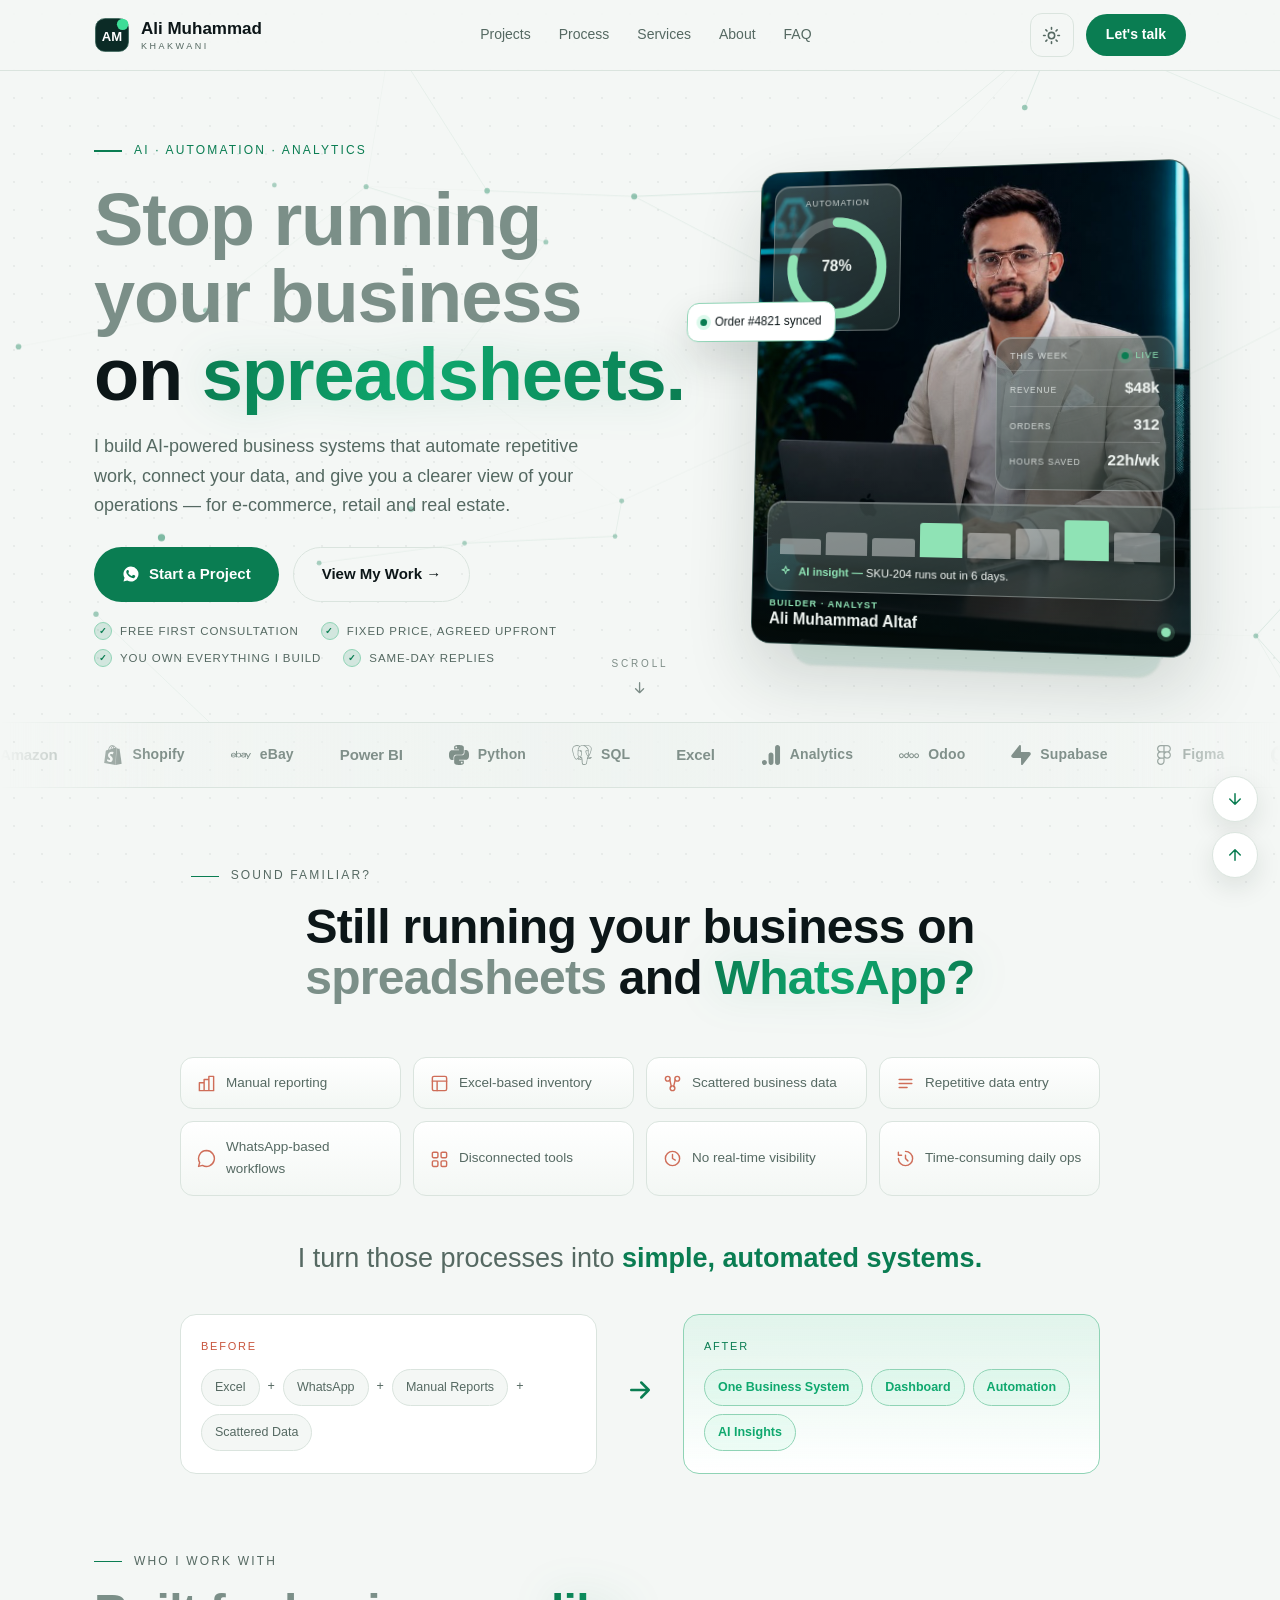
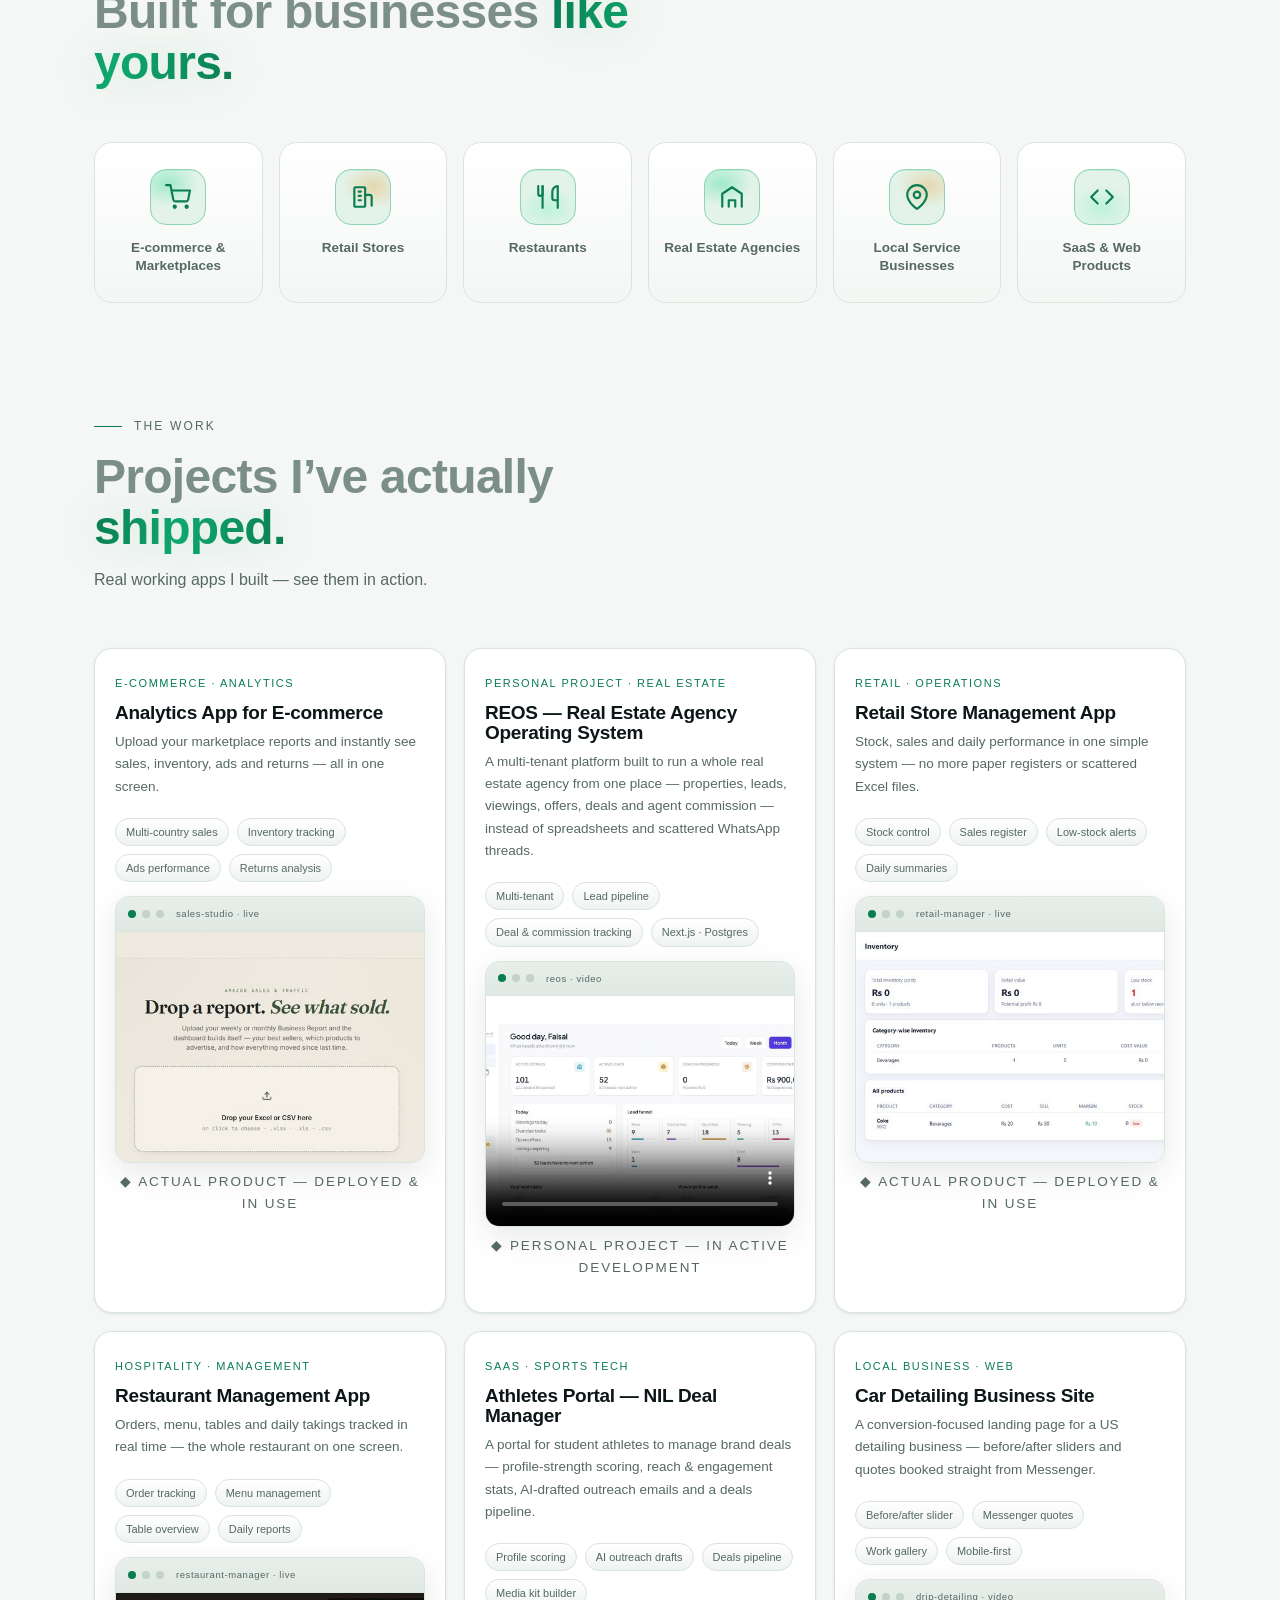
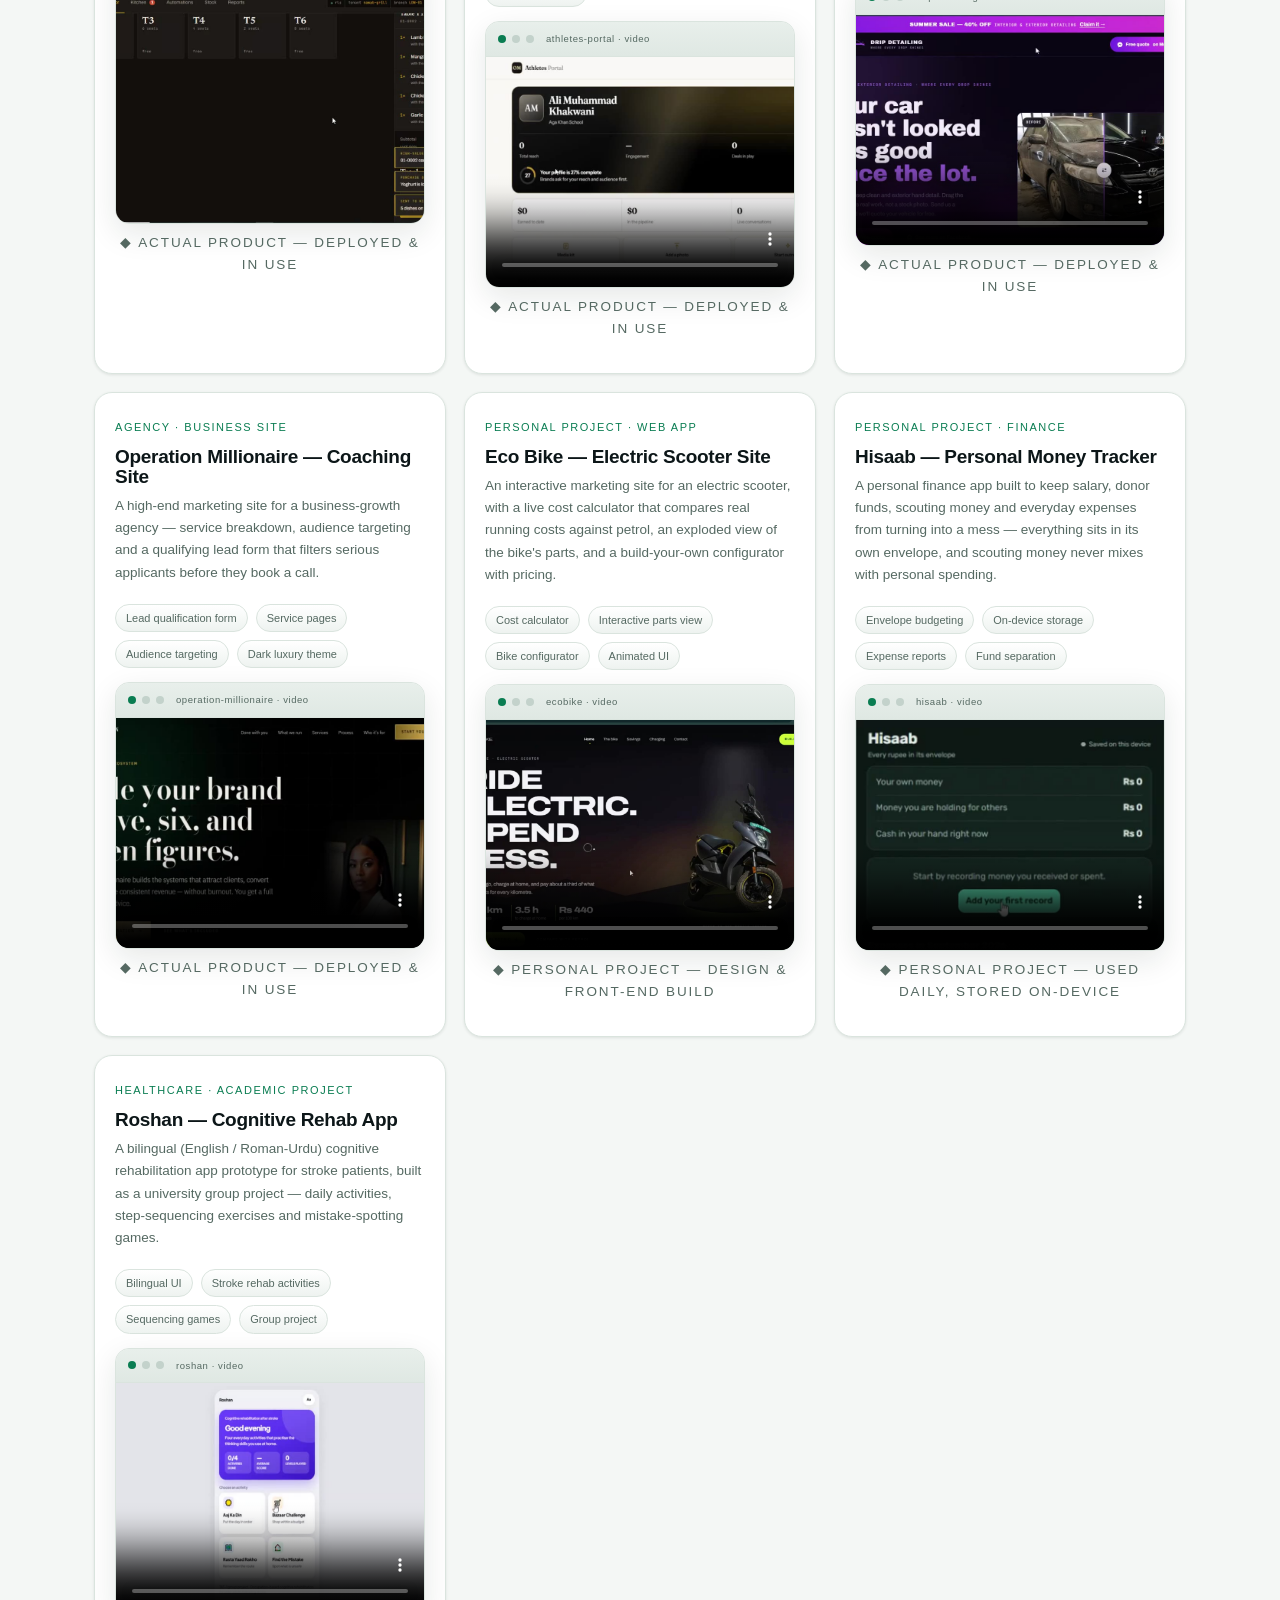
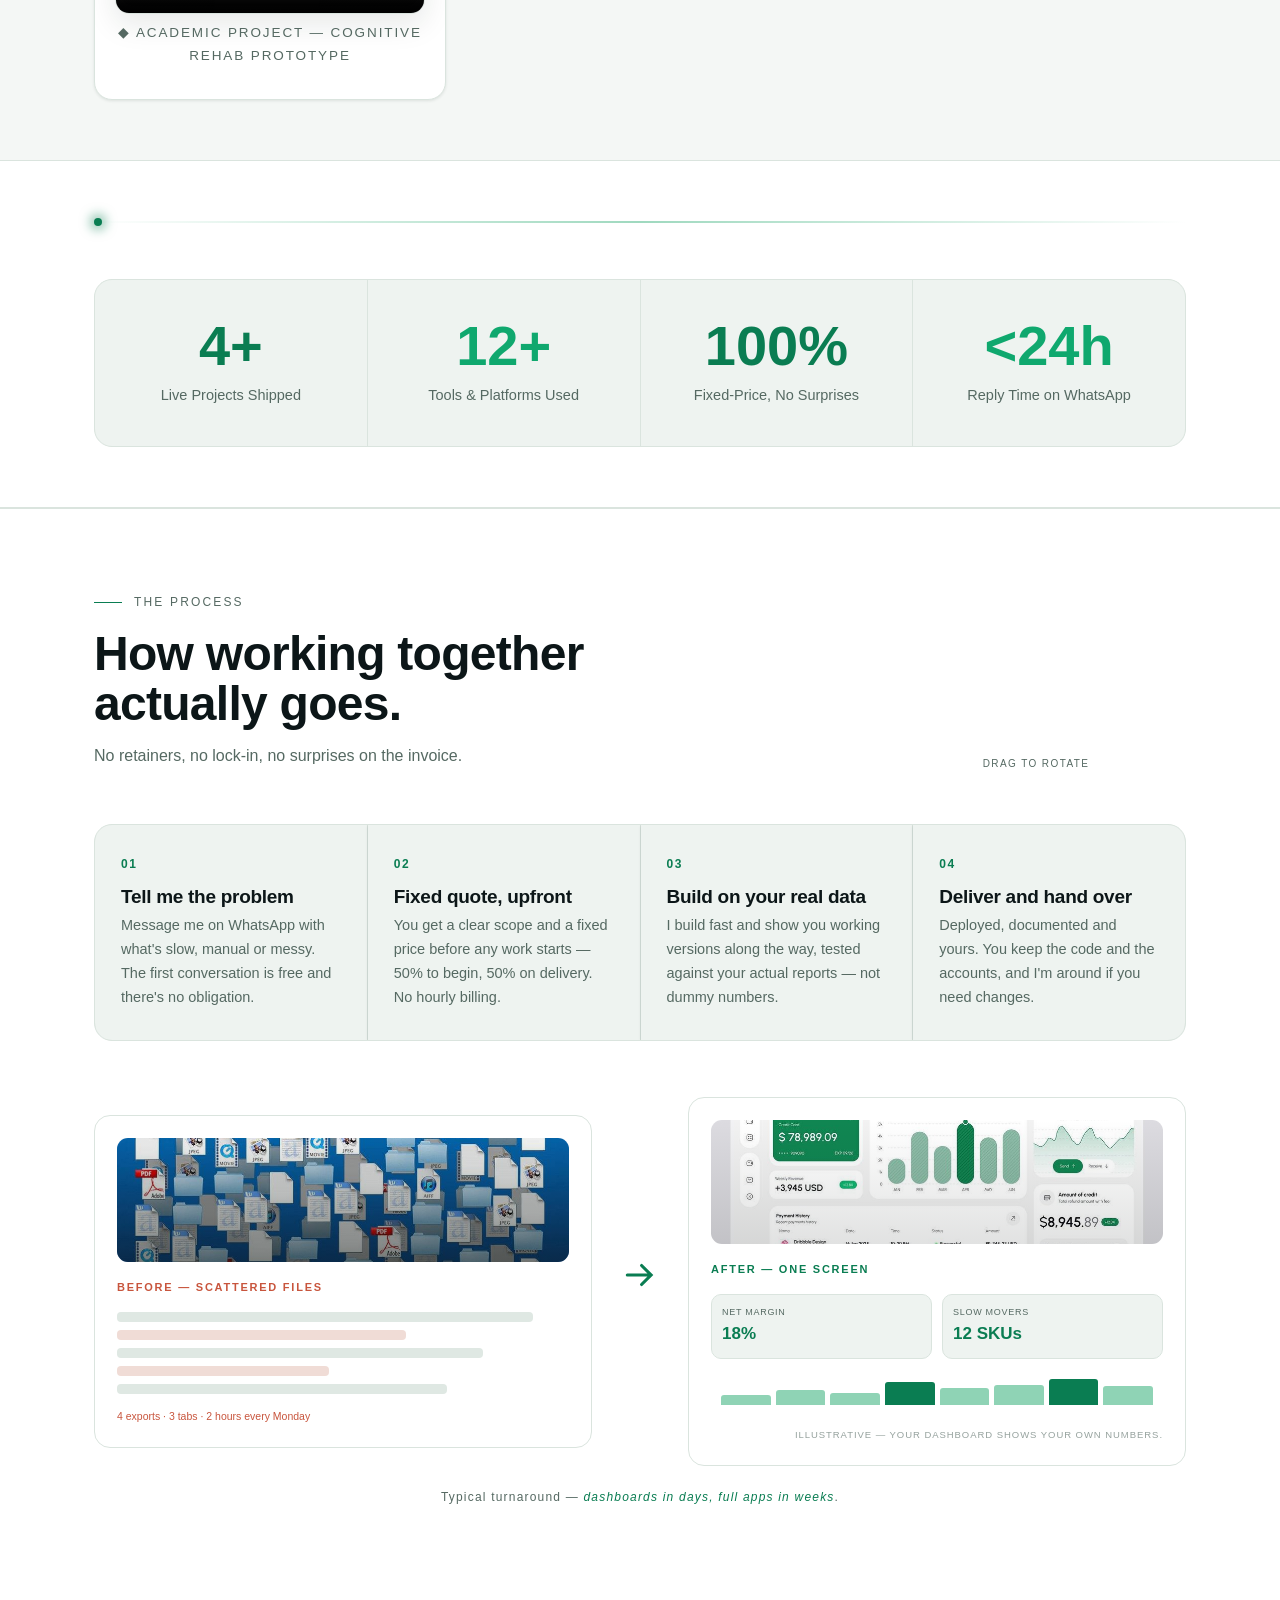
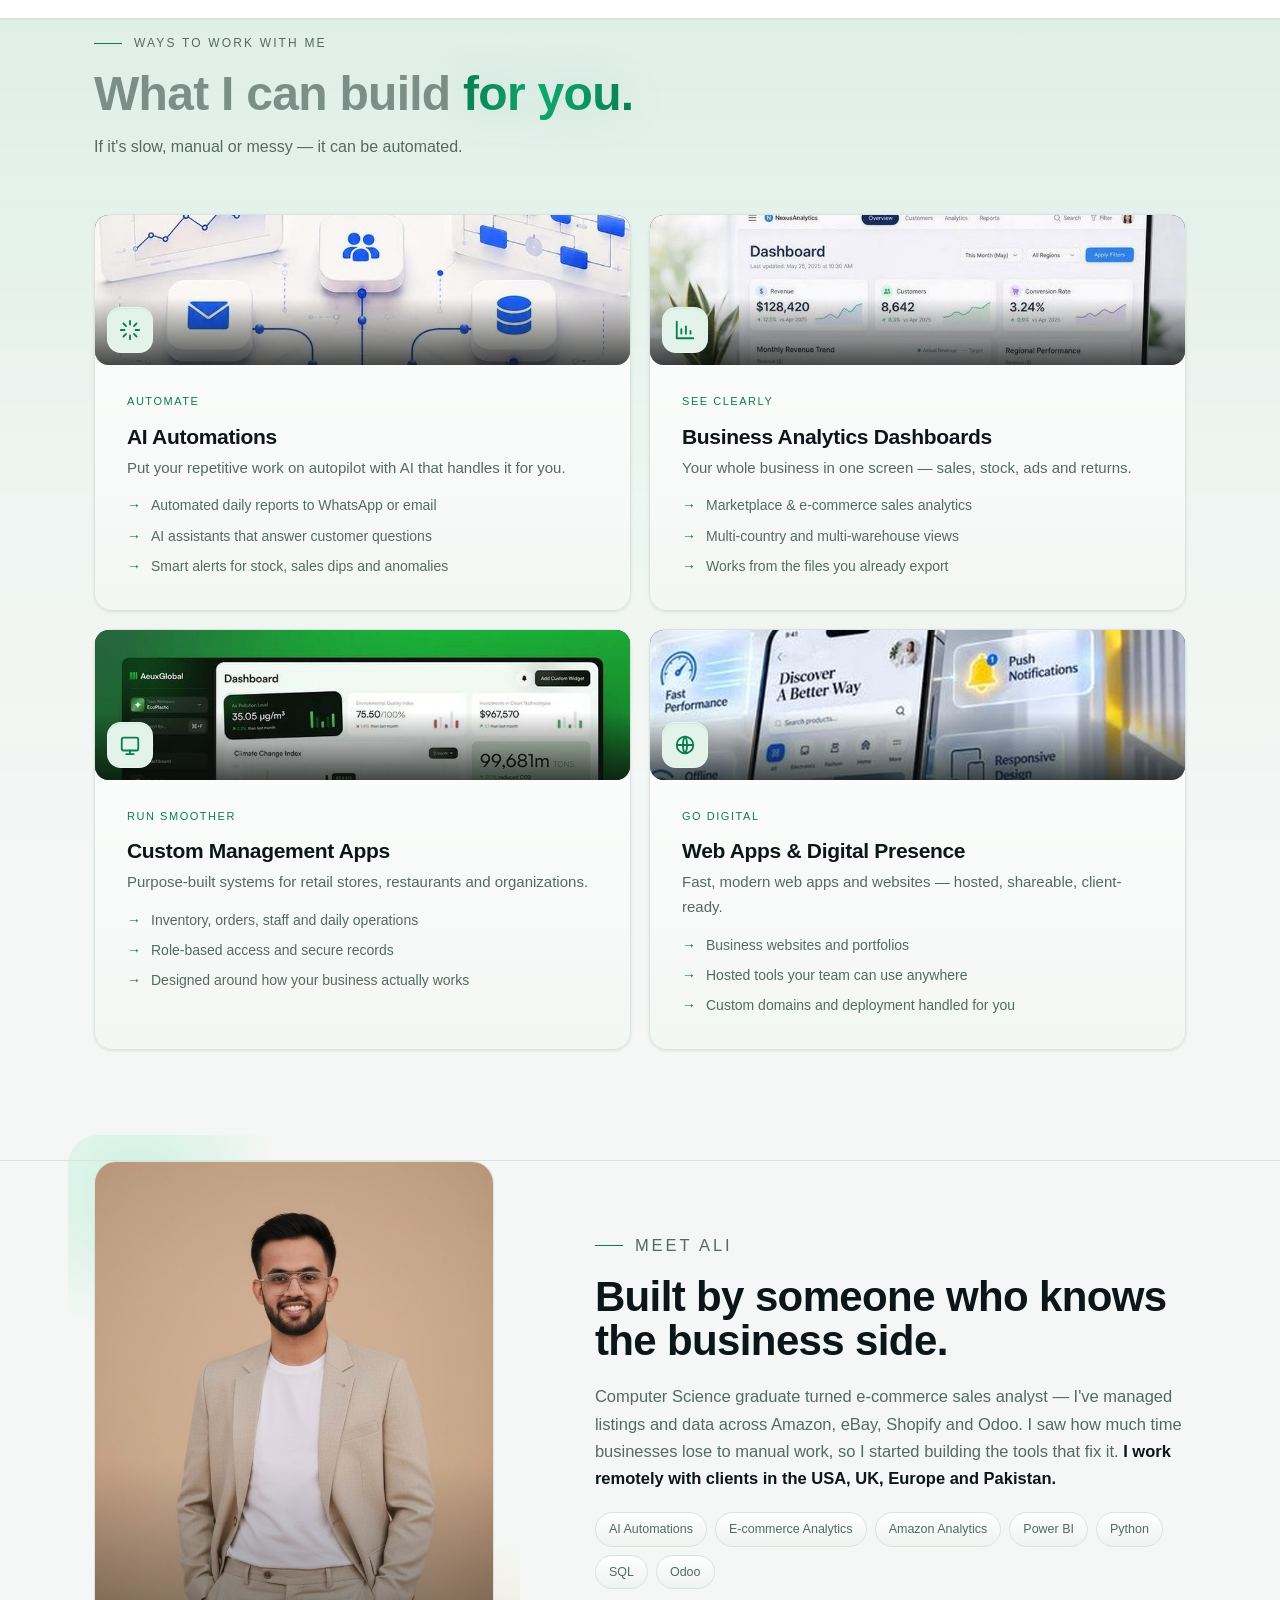
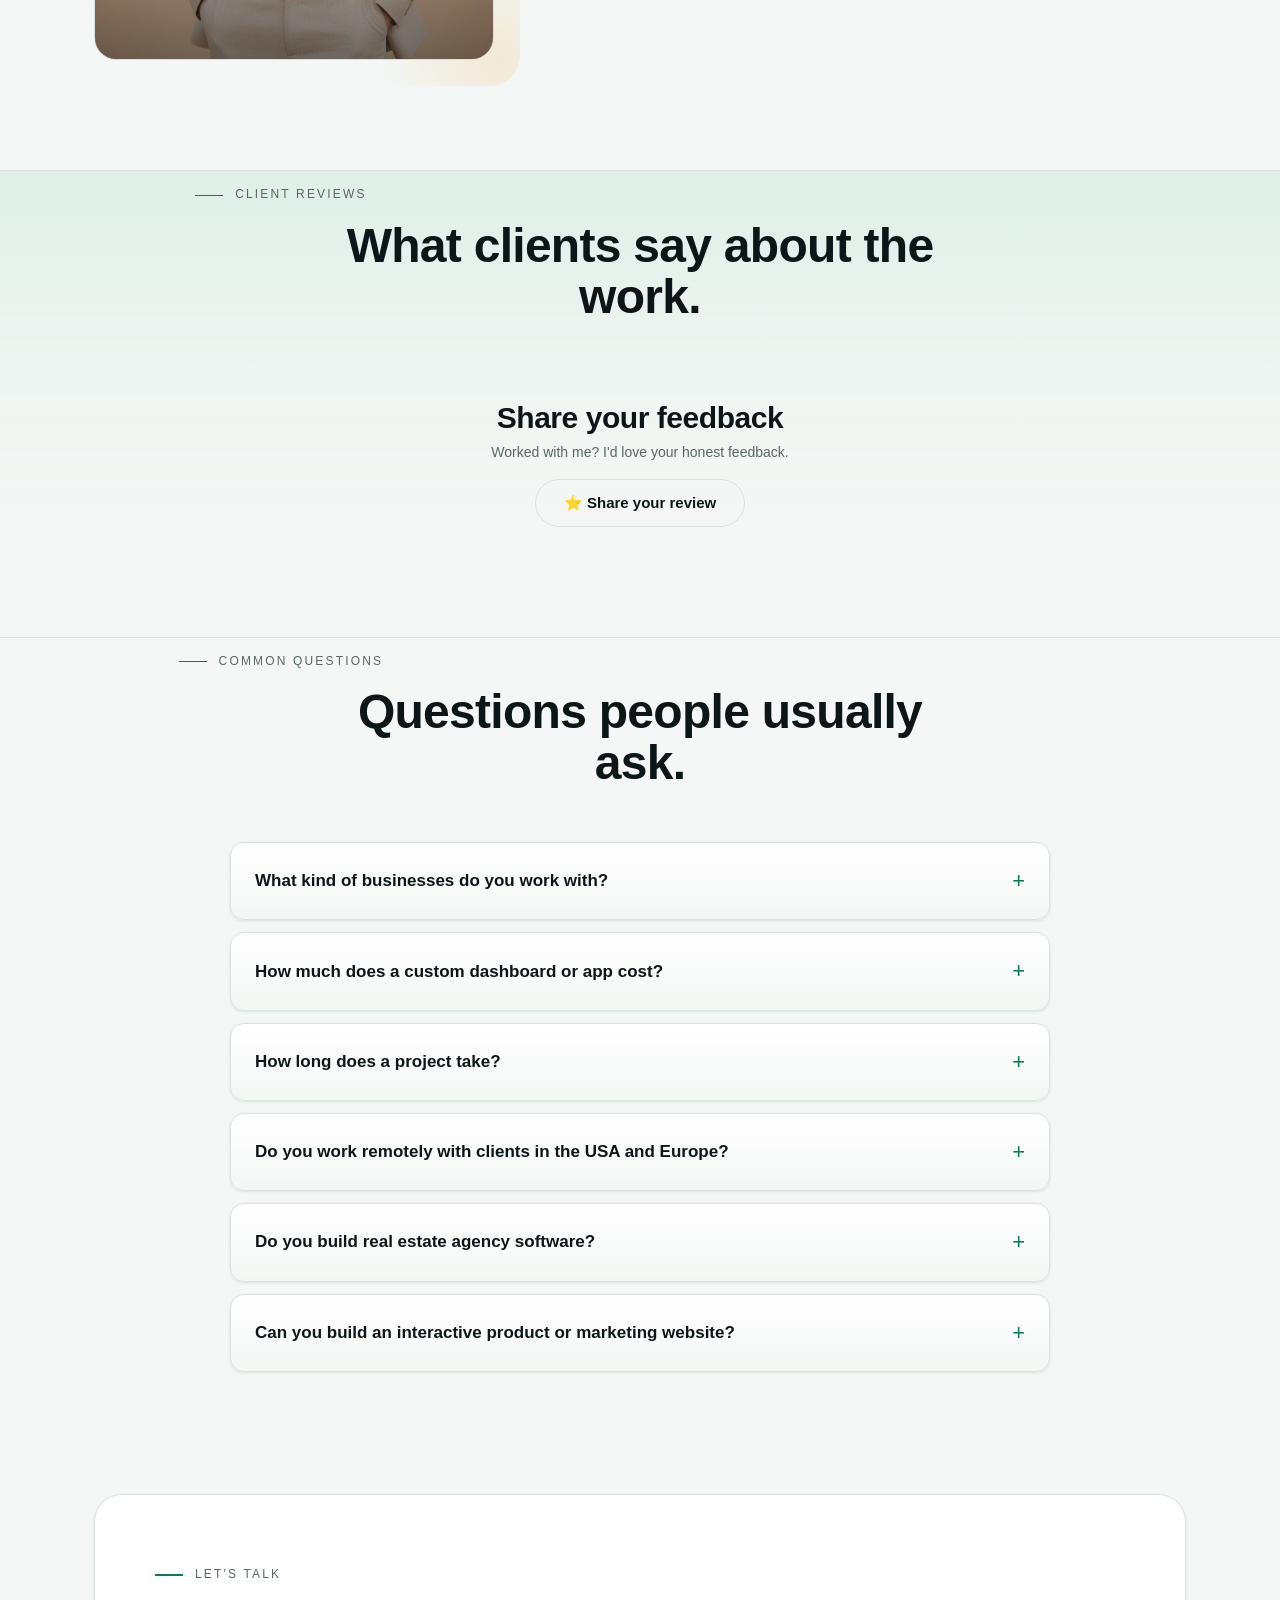
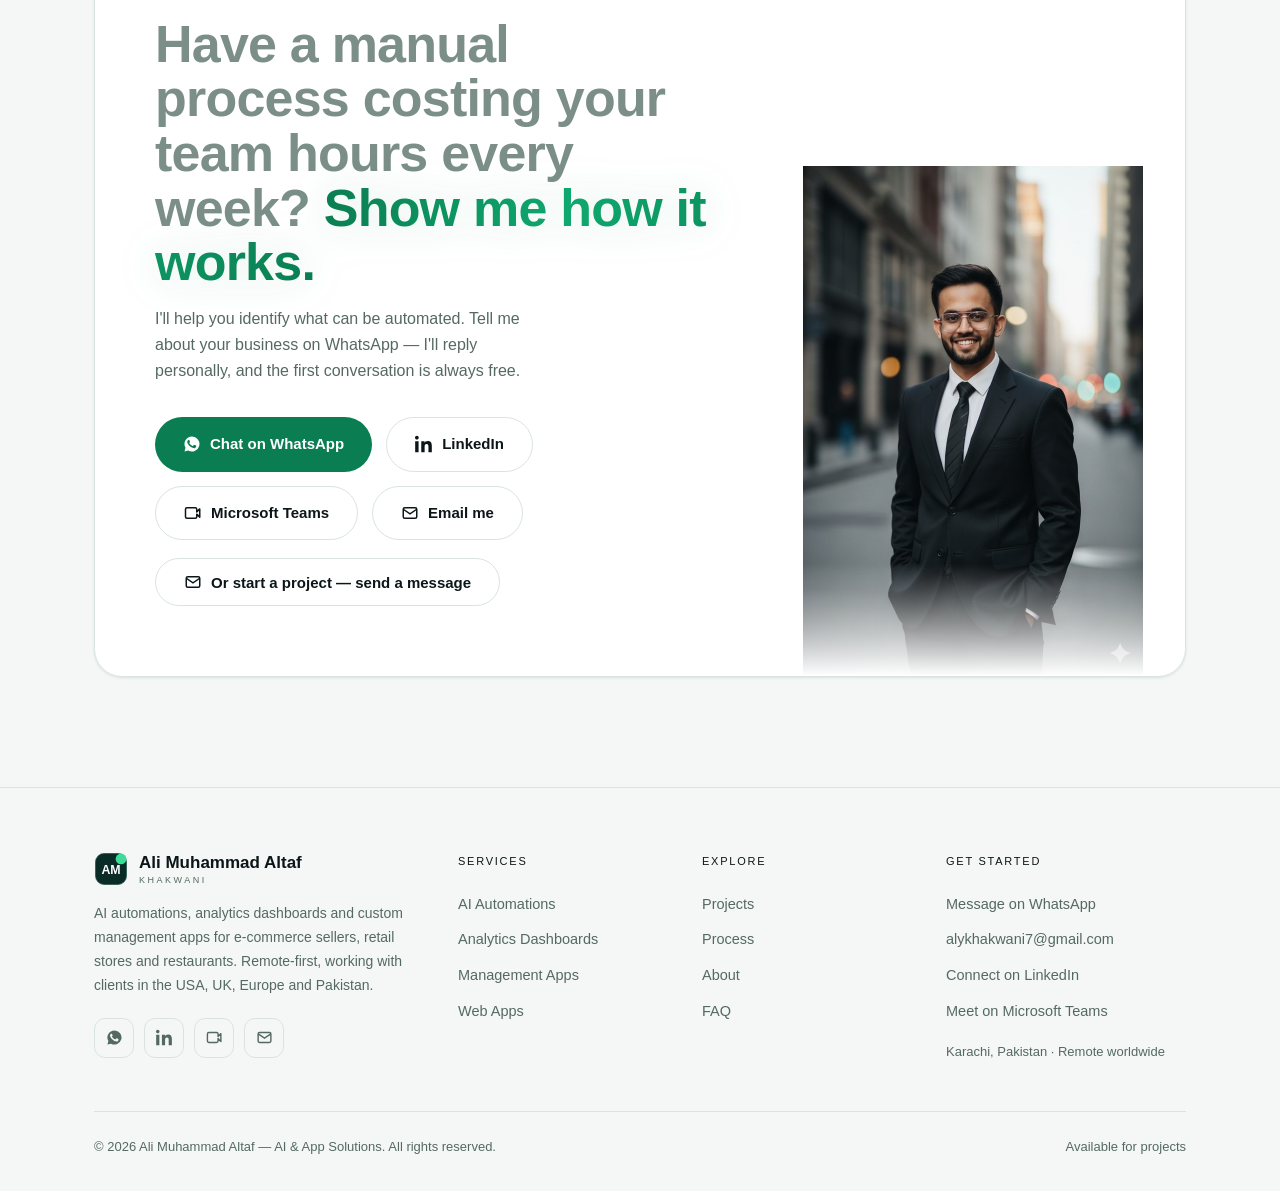
==== commit a0c88af4: "Update index.html" ====
--- a/index.html
+++ b/index.html
@@ -67,7 +67,8 @@
 <link rel="icon" href="data:image/svg+xml,%3Csvg xmlns='http://www.w3.org/2000/svg' viewBox='0 0 44 44'%3E%3Crect x='2' y='2' width='40' height='40' rx='11' fill='%230f1b18'/%3E%3Crect x='28' y='2' width='14' height='14' rx='7' fill='%233ddc97'/%3E%3Ctext x='22' y='29' text-anchor='middle' font-family='sans-serif' font-weight='800' font-size='15' fill='white'%3EAM%3C/text%3E%3C/svg%3E">
 <link rel="preconnect" href="https://fonts.googleapis.com">
 <link rel="preconnect" href="https://fonts.gstatic.com" crossorigin>
-<link href="https://fonts.googleapis.com/css2?family=Manrope:wght@400;500;600;700;800&display=swap" rel="stylesheet">
+<link href="https://fonts.googleapis.com/css2?family=Manrope:wght@400;500;600;700;800&display=swap" rel="stylesheet" media="print" onload="this.media='all'">
+<noscript><link href="https://fonts.googleapis.com/css2?family=Manrope:wght@400;500;600;700;800&display=swap" rel="stylesheet"></noscript>
 
 <style>
 :root{
@@ -112,8 +113,8 @@
   /* motion tokens */
   --ease-out-soft:cubic-bezier(0.22,1,0.36,1);
   --dur-micro:200ms;
-  --dur-reveal:480ms;
-  --stagger:55ms;
+  --dur-reveal:320ms;
+  --stagger:30ms;
 }
 *{margin:0;padding:0;box-sizing:border-box}
 html{scroll-behavior:smooth}
@@ -132,11 +133,12 @@
   radial-gradient(800px 500px at 80% -10%, rgba(61,220,151,.07), transparent 60%),
   radial-gradient(700px 600px at -10% 40%, rgba(61,220,151,.05), transparent 60%);}
 /* aurora field — faded photographic depth behind everything */
+.grain{display:none!important}
 .aurora{position:fixed;inset:0;z-index:-3;pointer-events:none;
   background-image:url("[data-uri]");
   background-size:cover;background-position:center;
   opacity:var(--aurora-op);
-  animation:auroraDrift 42s ease-in-out infinite alternate}
+  }
 .aurora::after{content:"";position:absolute;inset:0;
   background:radial-gradient(120% 90% at 50% 45%, transparent 30%, rgba(9,12,14,.55) 100%)}
 @keyframes auroraDrift{
@@ -155,7 +157,7 @@
 .center .eyebrow{justify-content:center}
 
 /* ---------- header ---------- */
-header{position:sticky;top:0;z-index:60;background:var(--header-bg);backdrop-filter:blur(14px);border-bottom:1px solid var(--line);transition:background .3s var(--ease-out-soft),border-color .3s var(--ease-out-soft)}
+header{position:sticky;top:0;z-index:60;background:var(--header-bg-solid);border-bottom:1px solid var(--line);transition:background .3s var(--ease-out-soft),border-color .3s var(--ease-out-soft)}
 header.shrunk{background:var(--header-bg-solid);border-bottom-color:var(--line-hover)}
 .nav{display:flex;align-items:center;justify-content:space-between;height:70px;transition:height .3s var(--ease-out-soft)}
 header.shrunk .nav{height:56px}
@@ -224,11 +226,11 @@
 .hero h1 .dim,h2 .dim{color:var(--muted)}
 .hero h1 .glow,h2 .glow{background:linear-gradient(100deg,var(--jade) 0%,var(--jade-light) 45%,var(--jade) 100%);
   -webkit-background-clip:text;background-clip:text;color:transparent;
-  filter:drop-shadow(0 0 34px rgba(61,220,151,.32))}
+  }
 h2 .glow{filter:drop-shadow(0 0 20px rgba(61,220,151,.22))}
 .hero p.lead{margin:18px 0 26px;font-size:18px;color:var(--muted);max-width:50ch}
 .cta-row{display:flex;gap:14px;flex-wrap:wrap}
-.rise{opacity:0;transform:translateY(22px);animation:riseIn .85s cubic-bezier(.2,.7,.3,1) forwards}
+.rise{opacity:0;transform:translateY(14px);animation:riseIn .5s cubic-bezier(.2,.7,.3,1) forwards}
 @keyframes riseIn{to{opacity:1;transform:none}}
 
 .hero-photo{position:relative;max-width:420px;justify-self:end}
@@ -299,7 +301,7 @@
 .hero .wrap{position:relative;z-index:1}
 .hero-photo{perspective:1100px}
 .hd-stage{position:relative;transform-style:preserve-3d;
-  transform:rotateY(var(--hry,-9deg)) rotateX(var(--hrx,4deg));transition:transform .35s var(--ease-out-soft);will-change:transform}
+  transform:rotateY(var(--hry,-9deg)) rotateX(var(--hrx,4deg));will-change:transform}
 .hd-stage .hd-frame{transform:translateZ(0)}
 .hd-stage::after{content:"";position:absolute;inset:8% 6% -6%;z-index:-1;border-radius:24px;transform:translateZ(-50px);
   background:rgba(var(--glow),.12);border:1px solid var(--line);filter:blur(1px)}
@@ -344,8 +346,7 @@
 .hg-bg{position:absolute;inset:0;width:100%;height:100%;object-fit:cover;object-position:50% 20%}
 .hg-scrim{position:absolute;inset:0;background:linear-gradient(180deg,rgba(5,16,13,.05) 30%,rgba(5,16,13,.7) 100%)}
 .hg-panel{position:absolute;z-index:2;color:#f1f6f3;border-radius:16px;padding:11px 13px;
-  background:rgba(255,255,255,.13);border:1px solid rgba(255,255,255,.28);
-  -webkit-backdrop-filter:blur(14px) saturate(1.3);backdrop-filter:blur(14px) saturate(1.3);
+  background:linear-gradient(160deg,rgba(255,255,255,.2),rgba(255,255,255,.08)),rgba(8,28,24,.5);border:1px solid rgba(255,255,255,.28);
   box-shadow:0 10px 30px rgba(0,0,0,.25),inset 0 1px 0 rgba(255,255,255,.25)}
 .hg-panel small{display:block;font-family:var(--font-mono);font-size:9px;letter-spacing:.1em;text-transform:uppercase;color:rgba(241,246,243,.78)}
 .hg-ring{left:14px;top:14px;width:31%;text-align:center}
@@ -668,7 +669,7 @@
 .svc-visual::after{content:"";position:absolute;inset:0;z-index:1;
   background:linear-gradient(180deg,rgba(9,14,12,0) 55%,rgba(9,14,12,.75) 100%)}
 .svc-visual .ic{position:relative;z-index:2;width:46px;height:46px;margin:0 0 12px 12px;background:rgba(10,16,13,.55);
-  border-color:rgba(255,255,255,.22);backdrop-filter:blur(3px)}
+  border-color:rgba(255,255,255,.22);}
 .svc-visual .ic svg{width:22px;height:22px}
 .svc:hover .svc-visual img{transform:scale(1.045)}
 .svc-visual img{transition:transform .5s var(--ease-out-soft)}
@@ -1759,7 +1760,7 @@
 // ---- scroll reveal (+ triggers bar fills via .in-view) ----
 const io=new IntersectionObserver(es=>es.forEach(e=>{
   if(e.isIntersecting){e.target.classList.add("in","in-view");io.unobserve(e.target);}
-}),{threshold:.12,rootMargin:"0px 0px -6% 0px"});
+}),{threshold:.01,rootMargin:"0px 0px 18% 0px"});
 if(reduce || !("IntersectionObserver" in window)){
   document.querySelectorAll(".reveal").forEach(el=>el.classList.add("in","in-view"));
 }else{
@@ -1957,7 +1958,7 @@
         cancelAnimationFrame(raf);
         raf=requestAnimationFrame(()=>{
           clearTimeout(t);
-          el.style.transition="transform .12s ease-out";
+          el.style.transition="none";
           el.style.transitionDelay="0s";
           el.style.transform=`perspective(900px) rotateX(${(-py*max).toFixed(2)}deg) rotateY(${(px*max).toFixed(2)}deg) translateY(-4px)`;
           glare.style.opacity="1";
@@ -1977,17 +1978,23 @@
   // ---- 2. hero dashboard depth ----
   const stage=document.querySelector(".hd-stage"), hero=document.getElementById("top");
   if(stage && hero && FINE && !RM){
+    const D={ry:-9,rx:4,px:0,py:0}, T={...D}; let run=false;
+    const tick=()=>{
+      let moving=false;
+      for(const k in D){ const d=T[k]-D[k]; if(Math.abs(d)>.01){D[k]+=d*.14;moving=true;} else D[k]=T[k]; }
+      stage.style.setProperty("--hry",D.ry.toFixed(2)+"deg");
+      stage.style.setProperty("--hrx",D.rx.toFixed(2)+"deg");
+      stage.style.setProperty("--px",D.px.toFixed(3));
+      stage.style.setProperty("--py",D.py.toFixed(3));
+      if(moving) requestAnimationFrame(tick); else run=false;
+    };
+    const go=()=>{ if(!run){run=true;requestAnimationFrame(tick);} };
     hero.addEventListener("pointermove",e=>{
       const r=hero.getBoundingClientRect();
       const px=(e.clientX-r.left)/r.width-.5, py=(e.clientY-r.top)/r.height-.5;
-      stage.style.setProperty("--hry",(-9+px*12).toFixed(2)+"deg");
-      stage.style.setProperty("--hrx",(4-py*10).toFixed(2)+"deg");
-      stage.style.setProperty("--px",px.toFixed(3));
-      stage.style.setProperty("--py",py.toFixed(3));
-    });
-    hero.addEventListener("pointerleave",()=>{
-      ["--hry","--hrx","--px","--py"].forEach(k=>stage.style.removeProperty(k));
-    });
+      T.ry=-9+px*12; T.rx=4-py*10; T.px=px; T.py=py; go();
+    },{passive:true});
+    hero.addEventListener("pointerleave",()=>{T.ry=-9;T.rx=4;T.px=0;T.py=0;go();});
   }
 
   // ---- shared tiny 3D helpers ----
@@ -1998,14 +2005,15 @@
     return [x,y,z];
   }
   function setup(canvas){
-    const dpr=Math.min(devicePixelRatio||1,2);
+    const dpr=1;
     const fit=()=>{const r=canvas.getBoundingClientRect();canvas.width=Math.max(1,r.width*dpr);canvas.height=Math.max(1,r.height*dpr);};
     fit(); addEventListener("resize",fit,{passive:true});
     return {ctx:canvas.getContext("2d"),dpr};
   }
   function runWhenVisible(canvas,draw){
     let vis=false,raf=0;
-    const loop=t=>{ if(vis && !document.hidden){draw(t);} raf=requestAnimationFrame(loop); };
+    let last=0;
+    const loop=t=>{ raf=requestAnimationFrame(loop); if(!vis||document.hidden||t-last<32)return; last=t; draw(t); };
     new IntersectionObserver(es=>{vis=es[0].isIntersecting;},{rootMargin:"100px"}).observe(canvas);
     if(RM){draw(0);return;}
     raf=requestAnimationFrame(loop);
@@ -2015,7 +2023,7 @@
   const net=document.getElementById("fxNet");
   if(net && net.getContext){
     const {ctx,dpr}=setup(net);
-    const N=innerWidth<760?34:64;
+    const N=innerWidth<760?22:44;
     const pts=Array.from({length:N},()=>[Math.random()*2-1,Math.random()*2-1,Math.random()*2-1]);
     let mx=0,my=0,tmx=0,tmy=0;
     if(FINE) hero.addEventListener("pointermove",e=>{const r=hero.getBoundingClientRect();tmx=(e.clientX-r.left)/r.width-.5;tmy=(e.clientY-r.top)/r.height-.5;});
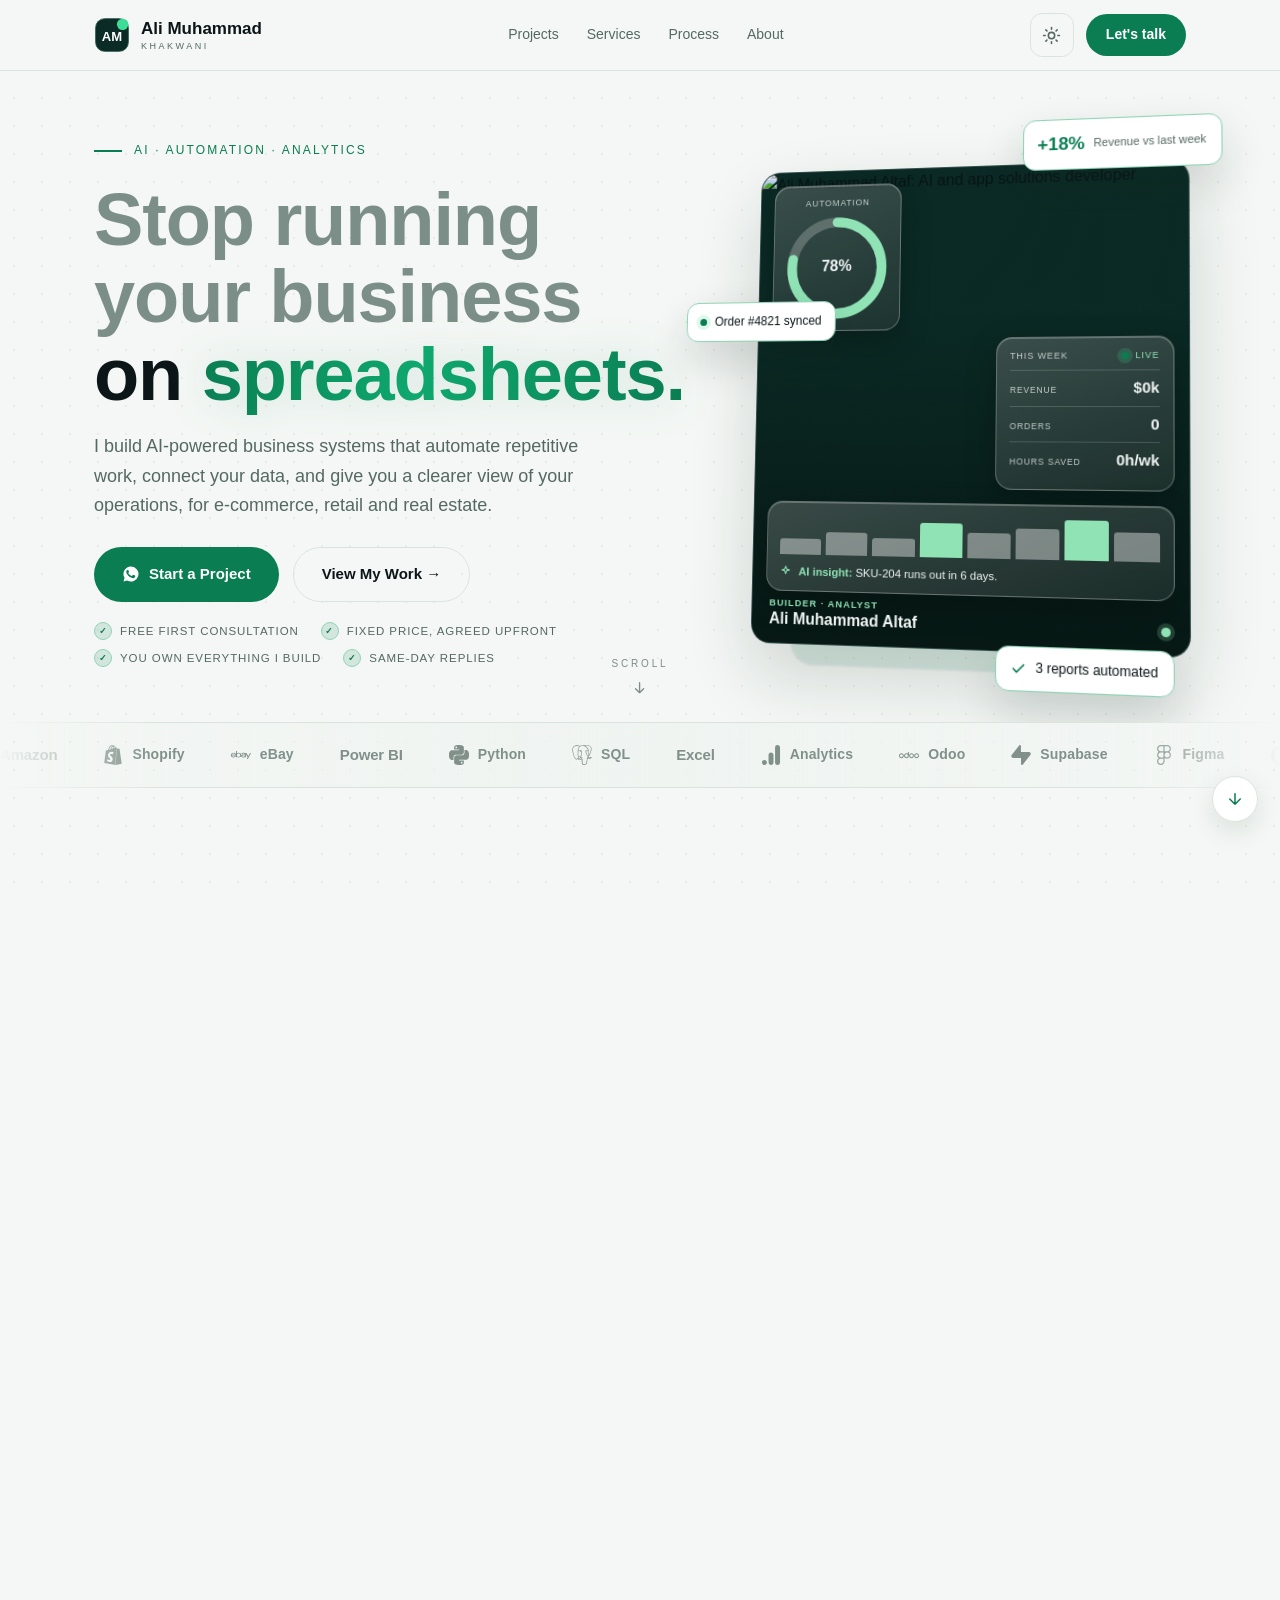
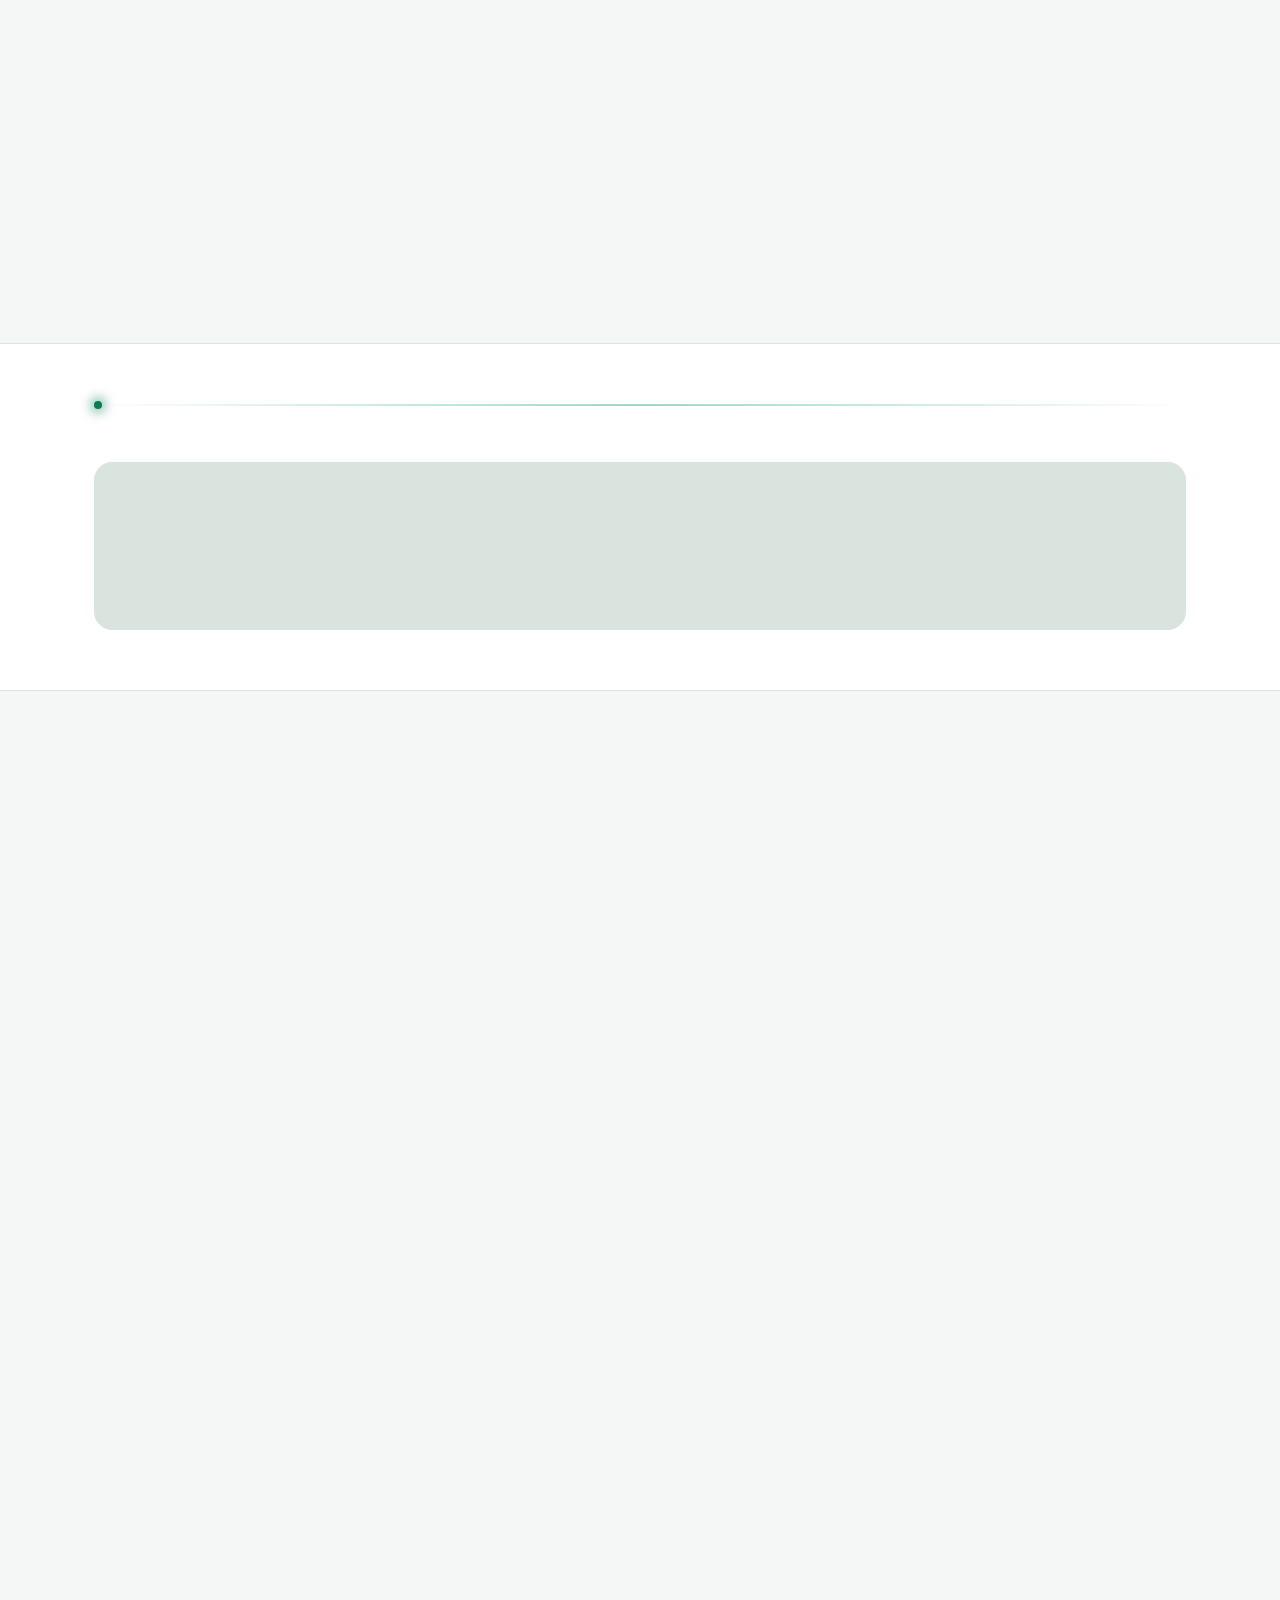
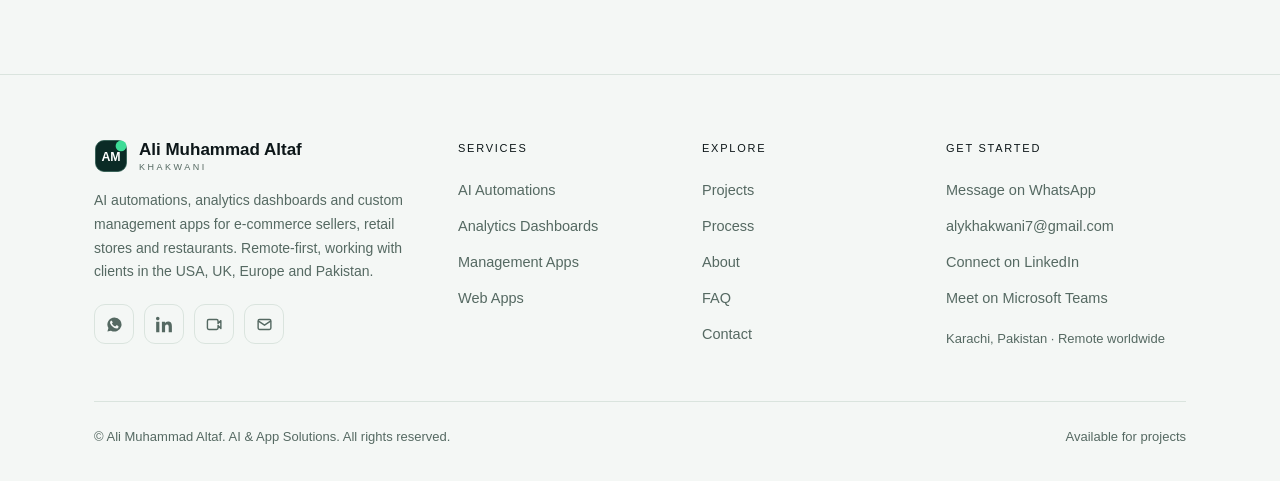
==== commit 90b552e5: "Update index.html" ====
--- a/index.html
+++ b/index.html
@@ -3,54 +3,19 @@
 <head>
 <meta charset="UTF-8">
 <meta name="viewport" content="width=device-width, initial-scale=1.0">
-<title>Ali Muhammad Altaf | AI Automation, E-commerce Analytics & Custom Business Apps — USA, Europe & Pakistan</title>
-<meta name="description" content="AI automation services, Amazon & e-commerce analytics dashboards, retail store and restaurant management apps. Remote-first developer serving businesses in the USA, UK, Europe and Pakistan. Amazon, eBay, Shopify & Odoo.">
+<title>Ali Muhammad Altaf | AI Automation, E-commerce Analytics &amp; Custom Business Apps for USA, Europe &amp; Pakistan</title>
+<meta name="description" content="AI automation services, Amazon &amp; e-commerce analytics dashboards, retail store and restaurant management apps. Remote-first developer serving businesses in the USA, UK, Europe and Pakistan. Amazon, eBay, Shopify &amp; Odoo.">
 <meta name="keywords" content="AI automation services, Amazon seller analytics dashboard, e-commerce analytics, retail store management app, restaurant management software, real estate agency software, multi-tenant real estate CRM, interactive web app development, Odoo developer, Power BI dashboards, custom business apps, remote developer, USA, UK, Europe, Pakistan">
 <link rel="canonical" href="https://alikhakwani.com/">
 <meta name="robots" content="index, follow">
-<meta http-equiv="Content-Security-Policy" content="default-src 'self'; script-src 'unsafe-inline'; style-src 'unsafe-inline' https://fonts.googleapis.com; font-src https://fonts.gstatic.com; img-src 'self' data:; connect-src https://*.supabase.co; object-src 'none'; base-uri 'self'; form-action 'none'; frame-src 'none'">
+<meta http-equiv="Content-Security-Policy" content="default-src 'self'; script-src 'self' 'unsafe-inline'; style-src 'self' 'unsafe-inline' https://fonts.googleapis.com; font-src https://fonts.gstatic.com; img-src 'self' data:; connect-src https://*.supabase.co; object-src 'none'; base-uri 'self'; form-action 'none'; frame-src 'none'">
 <meta name="referrer" content="strict-origin-when-cross-origin">
 <meta name="theme-color" content="#051f20" id="themeColor">
-
-<!-- ============================================================
-     EDIT ME — everything personal lives in this one block.
-     ============================================================ -->
-<script>
-const SITE_CONFIG = {
-  name: "Ali Muhammad Altaf",
-  shortName: "Ali Muhammad",
-  initials: "AM",
-  whatsapp: "923168916383",
-  whatsappMessage: "Hi Ali! I saw your website and I'd like to talk about a project.",
-  linkedin: "https://www.linkedin.com/in/ali-muhammad-5b89161b2/",
-  teams: "https://teams.live.com/v2/",
-  email: "alykhakwani7@gmail.com"
-};
-
-/* ============================================================
-   REVIEWS — add each approved client review here.
-   The section stays hidden until this list has at least one entry.
-   Copy the block between { } for each new review.
-   ============================================================ */
-/* SUPABASE — paste your two values here (Settings -> API in Supabase) */
-const SUPABASE_URL = "https://ynrhzrydtnuvjqxzntho.supabase.co";
-const SUPABASE_KEY = "sb_publishable_vPbEugvIyDIvJ5DWFGAS-w_LW8Xhi7S";
-
-const TESTIMONIALS = [
-  // {
-  //   name: "Client Name",
-  //   role: "Owner",                       // their role
-  //   business: "Business Name, City",     // their business
-  //   stars: 5,                            // 1 to 5
-  //   text: "Write the client's review here in their own words."
-  // },
-];
-</script>
-
+<script src="config.js"></script>
 <meta property="og:type" content="website">
 <meta property="og:url" content="https://alikhakwani.com/">
-<meta property="og:title" content="Ali Muhammad Altaf — Stop Running Your Business on Spreadsheets">
-<meta property="og:description" content="AI-powered business systems that automate repetitive work, connect your data, and give you a clearer view of your operations — for e-commerce, retail and real estate.">
+<meta property="og:title" content="Ali Muhammad Altaf | Stop Running Your Business on Spreadsheets">
+<meta property="og:description" content="AI-powered business systems that automate repetitive work, connect your data, and give you a clearer view of your operations, for e-commerce, retail and real estate.">
 <meta property="og:site_name" content="Ali Muhammad Altaf">
 <meta property="og:locale" content="en_US">
 <meta property="og:image" content="https://alikhakwani.com/og-image.jpg?v=2">
@@ -58,856 +23,30 @@
 <meta property="og:image:type" content="image/jpeg">
 <meta property="og:image:width" content="1200">
 <meta property="og:image:height" content="630">
-<meta property="og:image:alt" content="Ali Muhammad Altaf — Solve business problems with AI, automation and custom software">
+<meta property="og:image:alt" content="Ali Muhammad Altaf: solve business problems with AI, automation and custom software">
 <meta name="twitter:card" content="summary_large_image">
-<meta name="twitter:title" content="Ali Muhammad Altaf — Stop Running Your Business on Spreadsheets">
-<meta name="twitter:description" content="AI-powered business systems that automate repetitive work, connect your data, and give you a clearer view of your operations — for e-commerce, retail and real estate.">
+<meta name="twitter:title" content="Ali Muhammad Altaf | Stop Running Your Business on Spreadsheets">
+<meta name="twitter:description" content="AI-powered business systems that automate repetitive work, connect your data, and give you a clearer view of your operations, for e-commerce, retail and real estate.">
 <meta name="twitter:image" content="https://alikhakwani.com/og-image.jpg?v=2">
-<meta name="twitter:image:alt" content="Ali Muhammad Altaf — AI automations and custom software">
+<meta name="twitter:image:alt" content="Ali Muhammad Altaf, AI automations and custom software">
 <link rel="icon" href="data:image/svg+xml,%3Csvg xmlns='http://www.w3.org/2000/svg' viewBox='0 0 44 44'%3E%3Crect x='2' y='2' width='40' height='40' rx='11' fill='%230f1b18'/%3E%3Crect x='28' y='2' width='14' height='14' rx='7' fill='%233ddc97'/%3E%3Ctext x='22' y='29' text-anchor='middle' font-family='sans-serif' font-weight='800' font-size='15' fill='white'%3EAM%3C/text%3E%3C/svg%3E">
 <link rel="preconnect" href="https://fonts.googleapis.com">
 <link rel="preconnect" href="https://fonts.gstatic.com" crossorigin>
 <link href="https://fonts.googleapis.com/css2?family=Manrope:wght@400;500;600;700;800&display=swap" rel="stylesheet" media="print" onload="this.media='all'">
 <noscript><link href="https://fonts.googleapis.com/css2?family=Manrope:wght@400;500;600;700;800&display=swap" rel="stylesheet"></noscript>
-
-<style>
-:root{
-  --bg:#051f20;
-  --panel:#0b2b26;
-  --panel2:#163832;
-  --line:#235347;
-  --text:#e9efec;
-  --muted:#8eb69b;
-  --jade:#3ddc97;
-  --jade-dim:#235347;
-  --jade-light:#daf1de;
-  --amber:#e7a13b;
-  --radius:18px;
-  --font-display:"Manrope",sans-serif;
-  --font-body:"Manrope",sans-serif;
-  --font-mono:"Manrope",sans-serif;
-  /* surfaces & derived tokens (themeable) */
-  --panel-a:#163832;          /* card gradient top */
-  --panel-b:#0b2b26;          /* card gradient bottom */
-  --line-hover:#3a7760;
-  --header-bg:rgba(5,31,32,.75);
-  --header-bg-solid:rgba(5,31,32,.92);
-  --menu-bg:rgba(5,31,32,.98);
-  --chip-a:rgba(22,56,50,.7);
-  --chip-b:rgba(11,43,38,.7);
-  --chip-text-hover:#8eb69b;
-  --tb-a:#163832;             /* browser frame chrome */
-  --tb-b:#0b2b26;
-  --tb-dot:#235347;
-  --shadow-card:rgba(0,0,0,.35);
-  --shadow-deep:rgba(0,0,0,.55);
-  --shadow-lift:rgba(0,0,0,.4);
-  --on-jade:#04140d;          /* text on jade fills */
-  --glow:61,220,151;          /* jade as rgb triplet for glows */
-  --grid-dot:rgba(233,239,236,.03);
-  --aurora-op:.5;
-  --grain-op:.12;
-  --jade-2:#8fe3b5;
-  --grain-blend:soft-light;
-  --coral:#e07a5f;
-  /* motion tokens */
-  --ease-out-soft:cubic-bezier(0.22,1,0.36,1);
-  --dur-micro:200ms;
-  --dur-reveal:320ms;
-  --stagger:30ms;
-}
-*{margin:0;padding:0;box-sizing:border-box}
-html{scroll-behavior:smooth}
-html,body{overflow-x:clip}
-body{font-family:var(--font-body);background:var(--bg);color:var(--text);line-height:1.65;-webkit-font-smoothing:antialiased}
-::selection{background:var(--jade);color:#04140d}
-.wrap{max-width:1140px;margin:0 auto;padding:0 24px}
-section{padding:110px 0;position:relative}
-@media(max-width:760px){section{padding:64px 0}}
-h1,h2,h3{font-family:var(--font-display);line-height:1.05;letter-spacing:-0.015em}
-a{color:inherit}
-img{max-width:100%;height:auto}
-
-/* ambient background */
-body::before{content:"";position:fixed;inset:0;z-index:-2;background:
-  radial-gradient(800px 500px at 80% -10%, rgba(61,220,151,.07), transparent 60%),
-  radial-gradient(700px 600px at -10% 40%, rgba(61,220,151,.05), transparent 60%);}
-/* aurora field — faded photographic depth behind everything */
-.grain{display:none!important}
-.aurora{position:fixed;inset:0;z-index:-3;pointer-events:none;
-  background-image:url("[data-uri]");
-  background-size:cover;background-position:center;
-  opacity:var(--aurora-op);
-  }
-.aurora::after{content:"";position:absolute;inset:0;
-  background:radial-gradient(120% 90% at 50% 45%, transparent 30%, rgba(9,12,14,.55) 100%)}
-@keyframes auroraDrift{
-  from{transform:scale(1.06) translate3d(-1%,-0.6%,0)}
-  to{transform:scale(1.14) translate3d(1.4%,1%,0)}
-}
-body::after{content:"";position:fixed;inset:0;z-index:-1;pointer-events:none;
-  background-image:radial-gradient(var(--grid-dot) 1px, transparent 1px);
-  background-size:28px 28px;}
-/* film grain — adds tooth to the flat dark surface */
-.grain{position:fixed;inset:0;z-index:1;pointer-events:none;opacity:var(--grain-op);mix-blend-mode:var(--grain-blend);
-  background-image:url("data:image/svg+xml,%3Csvg xmlns='http://www.w3.org/2000/svg' width='140' height='140'%3E%3Cfilter id='n'%3E%3CfeTurbulence type='fractalNoise' baseFrequency='.85' numOctaves='3'/%3E%3C/filter%3E%3Crect width='140' height='140' filter='url(%23n)' opacity='.42'/%3E%3C/svg%3E")}
-
-.eyebrow{font-family:var(--font-mono);font-size:12px;letter-spacing:.18em;text-transform:uppercase;color:var(--jade);display:flex;align-items:center;gap:12px}
-.eyebrow::before{content:"";width:28px;height:1.5px;background:var(--jade)}
-.center .eyebrow{justify-content:center}
-
-/* ---------- header ---------- */
-header{position:sticky;top:0;z-index:60;background:var(--header-bg-solid);border-bottom:1px solid var(--line);transition:background .3s var(--ease-out-soft),border-color .3s var(--ease-out-soft)}
-header.shrunk{background:var(--header-bg-solid);border-bottom-color:var(--line-hover)}
-.nav{display:flex;align-items:center;justify-content:space-between;height:70px;transition:height .3s var(--ease-out-soft)}
-header.shrunk .nav{height:56px}
-.logo{width:36px;height:36px;flex:none;transition:transform .25s var(--ease-out-soft),width .3s var(--ease-out-soft),height .3s var(--ease-out-soft)}
-header.shrunk .logo{width:30px;height:30px}
-.mark{display:flex;align-items:center;gap:11px;font-family:var(--font-display);font-weight:700;font-size:17px;text-decoration:none}
-.mark:hover .logo{transform:rotate(-6deg) scale(1.06)}
-.mark-name{display:flex;flex-direction:column;line-height:1.15}
-.mark-sub{font-family:var(--font-mono);font-size:9px;font-weight:400;letter-spacing:.28em;text-transform:uppercase;color:var(--muted);margin-top:2px}
-.nav-links{display:flex;gap:28px;font-size:14px;font-weight:500}
-.nav-links a{text-decoration:none;color:var(--muted);transition:color .15s}
-.nav-links a:hover{color:var(--text)}
-.nav-cta{background:var(--jade);color:var(--on-jade);padding:9px 20px;border-radius:999px;text-decoration:none;font-size:14px;font-weight:600;transition:transform .15s,box-shadow .15s}
-.nav-cta:hover{transform:translateY(-1px);box-shadow:0 8px 24px rgba(61,220,151,.3)}
-@media(max-width:760px){.nav-links{display:none}}
-
-/* skip link */
-.skip-link{position:absolute;left:-9999px;top:0;z-index:200;background:var(--jade);color:var(--on-jade);
-  padding:12px 20px;border-radius:0 0 10px 0;font-weight:600;text-decoration:none}
-.skip-link:focus{left:0}
-
-/* mobile menu */
-.nav-right{display:flex;align-items:center;gap:12px}
-.nav-burger{display:none;width:44px;height:44px;flex:none;background:transparent;border:1px solid var(--line);
-  border-radius:12px;cursor:pointer;padding:0;align-items:center;justify-content:center;flex-direction:column;gap:5px;
-  transition:border-color .2s}
-.nav-burger:hover{border-color:var(--jade-dim)}
-.nav-burger span{display:block;width:18px;height:2px;background:var(--text);border-radius:2px;
-  transition:transform .25s var(--ease-out-soft),opacity .2s}
-.nav-burger[aria-expanded="true"] span:nth-child(1){transform:translateY(7px) rotate(45deg)}
-.nav-burger[aria-expanded="true"] span:nth-child(2){opacity:0}
-.nav-burger[aria-expanded="true"] span:nth-child(3){transform:translateY(-7px) rotate(-45deg)}
-.mobile-menu{display:none;flex-direction:column;border-top:1px solid var(--line);background:var(--menu-bg);
-  padding:10px 24px 22px}
-.mobile-menu a{padding:15px 4px;text-decoration:none;color:var(--muted);font-size:16px;font-weight:500;
-  border-bottom:1px solid var(--line);display:flex;align-items:baseline;gap:14px}
-.mobile-menu a i{font-family:var(--font-mono);font-style:normal;font-size:11px;color:var(--jade);letter-spacing:.1em}
-.mobile-menu a:hover,.mobile-menu a:focus-visible{color:var(--text)}
-.mobile-menu .mm-cta{margin-top:16px;border-bottom:none;background:var(--jade);color:var(--on-jade);text-align:center;
-  border-radius:999px;padding:14px;font-weight:600}
-@media(max-width:760px){
-  .nav-burger{display:flex}
-  .nav-cta{display:none}
-  .mobile-menu.open{display:flex}
-}
-
-/* ---------- buttons ---------- */
-.btn{display:inline-flex;align-items:center;gap:9px;padding:14px 28px;border-radius:999px;text-decoration:none;font-weight:600;font-size:15px;transition:transform .15s,box-shadow .2s,border-color .15s,color .15s;position:relative;overflow:hidden;
-  background:transparent;border:none;cursor:pointer;font-family:inherit}
-.btn:hover{transform:translateY(-2px)}
-.btn::after{content:"";position:absolute;top:0;left:-80%;width:45%;height:100%;background:linear-gradient(105deg,transparent,rgba(255,255,255,.35),transparent);transform:skewX(-20deg);transition:left .55s ease}
-.btn:hover::after{left:130%}
-.btn-jade{background:var(--jade);color:var(--on-jade)}
-.btn-jade:hover{box-shadow:0 12px 34px rgba(61,220,151,.35)}
-.btn-ghost{background:transparent;border:1.5px solid var(--line);color:var(--text)}
-.btn-ghost:hover{border-color:var(--jade);color:var(--jade)}
-.btn svg{width:18px;height:18px;flex:none}
-
-/* ---------- hero ---------- */
-.hero{padding:70px 0 54px;overflow:hidden}
-@media(max-width:760px){.hero{padding:44px 0 32px}}
-.hero-grid{display:grid;grid-template-columns:1.15fr .85fr;gap:60px;align-items:center}
-@media(max-width:760px){.hero-grid{gap:32px}}
-@media(max-width:900px){.hero-grid{grid-template-columns:1fr}}
-.hero h1{font-size:clamp(42px,6vw,74px);font-weight:800}
-.hero h1 .dim,h2 .dim{color:var(--muted)}
-.hero h1 .glow,h2 .glow{background:linear-gradient(100deg,var(--jade) 0%,var(--jade-light) 45%,var(--jade) 100%);
-  -webkit-background-clip:text;background-clip:text;color:transparent;
-  }
-h2 .glow{filter:drop-shadow(0 0 20px rgba(61,220,151,.22))}
-.hero p.lead{margin:18px 0 26px;font-size:18px;color:var(--muted);max-width:50ch}
-.cta-row{display:flex;gap:14px;flex-wrap:wrap}
-.rise{opacity:0;transform:translateY(14px);animation:riseIn .5s cubic-bezier(.2,.7,.3,1) forwards}
-@keyframes riseIn{to{opacity:1;transform:none}}
-
-.hero-photo{position:relative;max-width:420px;justify-self:end}
-@media(max-width:900px){.hero-photo{justify-self:center;margin-top:10px}}
-.hero-photo::before{content:"";position:absolute;inset:-30px;background:radial-gradient(closest-side, rgba(61,220,151,.22), transparent 72%);filter:blur(24px);z-index:0;animation:pulse 6s ease-in-out infinite}
-@keyframes pulse{0%,100%{opacity:.75;transform:scale(1)}50%{opacity:1;transform:scale(1.05)}}
-.hero-photo .frame{position:relative;border-radius:24px;overflow:hidden;border:1px solid var(--line);z-index:1}
-.hero-photo img{display:block;width:100%;filter:saturate(1.05) contrast(1.03)}
-.hero-photo .frame::after{content:"";position:absolute;inset:0;background:linear-gradient(180deg,transparent 55%,rgba(9,12,14,.85))}
-.hero-photo .plate{position:absolute;left:18px;right:18px;bottom:18px;z-index:2;display:flex;justify-content:space-between;align-items:end;color:#e9efec}
-.hero-photo .plate b{font-family:var(--font-display);font-size:18px}
-.hero-photo .plate small{display:block;font-family:var(--font-mono);font-size:10.5px;letter-spacing:.12em;text-transform:uppercase;color:var(--jade)}
-.hero-photo .dot-live{width:10px;height:10px;border-radius:50%;background:var(--jade);box-shadow:0 0 0 4px rgba(61,220,151,.18);animation:pulse 2.5s infinite}
-
-/* ---------- hero product dashboard ---------- */
-.hd-frame{position:relative;border-radius:20px;overflow:hidden;border:1px solid var(--line);z-index:1;
-  background:var(--panel);box-shadow:0 30px 70px var(--shadow-deep)}
-.hd-frame .tb{background:linear-gradient(180deg,var(--tb-a),var(--tb-b))}
-.hd-body{padding:18px}
-.hd-top{display:flex;align-items:center;justify-content:space-between;margin-bottom:14px}
-.hd-top small{display:block;font-family:var(--font-mono);font-size:9.5px;letter-spacing:.1em;text-transform:uppercase;color:var(--muted)}
-.hd-top b{font-family:var(--font-display);font-size:15px;color:var(--text)}
-.hd-live{display:inline-flex;align-items:center;gap:6px;font-family:var(--font-mono);font-size:10px;letter-spacing:.1em;text-transform:uppercase;color:var(--jade)}
-.hd-live .dot-live{position:relative;width:7px;height:7px}
-.hd-kpis{display:grid;grid-template-columns:repeat(3,1fr);gap:8px;margin-bottom:10px}
-.hd-kpis .cellk{padding:9px 10px}
-.hd-kpis .cellk b{font-size:15px}
-.hd-chart{height:52px;padding:10px 10px 0;margin-bottom:12px;background:var(--panel2);border:1px solid var(--line);border-radius:10px;
-  display:flex;align-items:end;gap:5px}
-.hd-chart i{flex:1;background:var(--jade-dim);border-radius:3px 3px 0 0;height:var(--h)}
-.hd-chart i.hi{background:var(--jade)}
-.hd-insight{display:flex;align-items:flex-start;gap:9px;padding:11px 12px;border-radius:10px;margin-bottom:10px;
-  background:rgba(61,220,151,.1);border:1px solid var(--jade-dim);font-size:12.5px;color:var(--text);line-height:1.5}
-.hd-insight svg{width:15px;height:15px;flex:none;margin-top:2px;stroke:var(--jade)}
-.hd-insight b{color:var(--jade);font-weight:700}
-.hd-rows{display:grid;gap:7px}
-.hd-row{display:flex;align-items:center;gap:8px;font-size:12px;color:var(--muted)}
-.hd-row svg{width:14px;height:14px;flex:none;stroke:var(--jade)}
-@media(max-width:420px){.hd-kpis{grid-template-columns:1fr 1fr}.hd-kpis .cellk:last-child{grid-column:1/-1}}
-
-/* ---------- problems i solve ---------- */
-.prob-grid{display:grid;grid-template-columns:repeat(4,1fr);gap:12px;max-width:920px;margin:0 auto}
-@media(max-width:760px){.prob-grid{grid-template-columns:repeat(2,1fr)}}
-.prob-chip{display:flex;align-items:center;gap:10px;padding:14px 16px;border-radius:13px;border:1px solid var(--line);
-  background:linear-gradient(180deg,var(--panel-a),var(--panel-b));font-size:13.5px;color:var(--muted);font-weight:500;
-  transition:transform .25s var(--ease-out-soft),border-color .25s}
-.prob-chip:hover{transform:translateY(-2px);border-color:var(--coral);color:var(--text)}
-.prob-chip svg{width:19px;height:19px;flex:none;stroke:var(--coral);fill:none;stroke-width:1.8;stroke-linecap:round;stroke-linejoin:round;opacity:.85}
-.prob-transition{text-align:center;max-width:46ch;margin:40px auto 0;font-size:clamp(20px,2.6vw,27px);font-family:var(--font-display);color:var(--muted)}
-.prob-transition strong{color:var(--jade);font-weight:700}
-.prob-ba{display:grid;grid-template-columns:1fr 54px 1fr;gap:16px;align-items:center;max-width:920px;margin:34px auto 0}
-@media(max-width:700px){.prob-ba{grid-template-columns:1fr;gap:12px}.prob-ba-arrow{transform:rotate(90deg);justify-self:center}}
-.prob-ba-panel{border-radius:16px;padding:22px 20px;border:1px solid var(--line)}
-.prob-before{background:var(--panel)}
-.prob-after{background:linear-gradient(180deg,rgba(61,220,151,.1),var(--panel));border-color:var(--jade-dim)}
-.prob-ba-panel small{display:block;font-family:var(--font-mono);font-size:11px;letter-spacing:.16em;text-transform:uppercase;margin-bottom:14px}
-.prob-before small{color:var(--coral)}
-.prob-after small{color:var(--jade)}
-.prob-pills{display:flex;flex-wrap:wrap;gap:8px}
-.prob-pills span{font-size:12.5px;padding:7px 13px;border-radius:999px;border:1px solid var(--line);color:var(--muted);background:var(--bg)}
-.prob-plus{border:none!important;background:transparent!important;padding:7px 0!important;color:var(--muted)}
-.prob-pills--hi span{border-color:var(--jade-dim);color:var(--jade-light);background:rgba(61,220,151,.08);font-weight:600}
-.prob-ba-arrow{text-align:center;color:var(--jade)}
-.prob-ba-arrow svg{width:30px;height:30px;stroke:var(--jade);fill:none;stroke-width:2;stroke-linecap:round;stroke-linejoin:round}
-
-/* ---------- 3D layer ---------- */
-.fx-net{position:absolute;inset:0;width:100%;height:100%;z-index:0;pointer-events:none;opacity:.6}
-.hero .wrap{position:relative;z-index:1}
-.hero-photo{perspective:1100px}
-.hd-stage{position:relative;transform-style:preserve-3d;
-  transform:rotateY(var(--hry,-9deg)) rotateX(var(--hrx,4deg));will-change:transform}
-.hd-stage .hd-frame{transform:translateZ(0)}
-.hd-stage::after{content:"";position:absolute;inset:8% 6% -6%;z-index:-1;border-radius:24px;transform:translateZ(-50px);
-  background:rgba(var(--glow),.12);border:1px solid var(--line);filter:blur(1px)}
-.hd-float{position:absolute;z-index:3;display:flex;align-items:center;gap:8px;padding:9px 13px;border-radius:12px;
-  background:var(--panel-a);border:1px solid var(--jade-dim);box-shadow:0 18px 40px var(--shadow-deep);
-  font-size:12px;color:var(--text);white-space:nowrap;pointer-events:none;
-  animation:hdBob 7s var(--ease-in-out-soft,ease-in-out) infinite alternate}
-.hd-float b{font-family:var(--font-display);font-size:17px;color:var(--jade)}
-.hd-float small{display:block;font-size:10.5px;color:var(--muted)}
-.hd-float svg{width:14px;height:14px;stroke:var(--jade);flex:none}
-.hd-float .dot-live{width:7px;height:7px;border-radius:50%;background:var(--jade);flex:none}
-.hd-float--a{top:-18px;right:-26px;transform:translateZ(80px) translate(calc(var(--px,0)*14px),calc(var(--py,0)*10px))}
-.hd-float--b{bottom:auto;top:52%;left:-40px;transform:translateZ(60px) translate(calc(var(--px,0)*10px),calc(var(--py,0)*8px));animation-delay:-2s}
-.hd-float--c{bottom:-20px;right:18px;transform:translateZ(95px) translate(calc(var(--px,0)*16px),calc(var(--py,0)*12px));animation-delay:-4s}
-@keyframes hdBob{from{translate:0 0}to{translate:0 -7px}}
-@media(max-width:900px){.hd-float--a{right:8px;top:-22px}.hd-float--b{left:8px}.hd-stage{--hry:-3deg;--hrx:2deg}.fx-net{opacity:.35}}
-.hd-portrait{position:absolute;z-index:4;left:-64px;bottom:-40px;width:190px;margin:0;border-radius:18px;overflow:hidden;
-  border:1px solid var(--jade-dim);box-shadow:0 24px 50px var(--shadow-deep);
-  transform:translateZ(110px) translate(calc(var(--px,0)*18px),calc(var(--py,0)*12px))}
-.hd-portrait img{display:block;width:100%;height:225px;object-fit:cover;object-position:50% 12%}
-.hd-portrait::after{content:"";position:absolute;inset:0;background:linear-gradient(180deg,transparent 55%,rgba(5,16,13,.88));pointer-events:none}
-.hd-portrait figcaption{position:absolute;left:12px;right:12px;bottom:11px;z-index:2;display:flex;justify-content:space-between;align-items:flex-end;color:#e9efec}
-.hd-portrait figcaption b{font-family:var(--font-display);font-size:13px;line-height:1.25}
-.hd-portrait figcaption small{display:block;font-family:var(--font-mono);font-size:8.5px;letter-spacing:.12em;text-transform:uppercase;color:var(--jade)}
-.hd-portrait .dot-live{width:8px;height:8px;border-radius:50%;background:var(--jade);box-shadow:0 0 0 4px rgba(61,220,151,.18);animation:pulse 2.5s infinite;flex:none;margin-bottom:3px}
-.hd-float--b{bottom:auto;top:30%;left:-52px}
-@media(max-width:900px){.hd-portrait{left:6px;bottom:-30px;width:132px}.hd-portrait img{height:160px}.hero-photo{margin-bottom:34px}.hd-float--b{top:36%;left:8px}}
-@media(max-width:420px){.hd-float--b{display:none}}
-.tilt-glare{position:absolute;inset:0;border-radius:inherit;pointer-events:none;z-index:3;opacity:0;transition:opacity .3s}
-.ind,.prob-chip{position:relative;overflow:hidden}
-.fx-obj-wrap{position:relative}
-.fx-obj-box{position:absolute;right:24px;top:-44px;width:300px;height:230px;z-index:2}
-.fx-obj{width:100%;height:100%;display:block;cursor:grab;touch-action:pan-y}
-.fx-obj:active{cursor:grabbing}
-.fx-obj-hint{position:absolute;left:0;right:0;bottom:6px;text-align:center;font-family:var(--font-mono);font-size:10px;letter-spacing:.14em;text-transform:uppercase;color:var(--muted);pointer-events:none}
-@media(max-width:1000px){.fx-obj-box{display:none}}
-@media(prefers-reduced-motion:reduce){.hd-float,.hd-portrait .dot-live{animation:none}.hd-stage{transition:none}}
-
-/* ---------- glass hero scene ---------- */
-.hero-photo{max-width:470px;width:100%}
-.hd-frame.hg{background:#0b2b26;aspect-ratio:470/520;border-color:rgba(255,255,255,.18)}
-.hg-bg{position:absolute;inset:0;width:100%;height:100%;object-fit:cover;object-position:50% 20%}
-.hg-scrim{position:absolute;inset:0;background:linear-gradient(180deg,rgba(5,16,13,.05) 30%,rgba(5,16,13,.7) 100%)}
-.hg-panel{position:absolute;z-index:2;color:#f1f6f3;border-radius:16px;padding:11px 13px;
-  background:linear-gradient(160deg,rgba(255,255,255,.2),rgba(255,255,255,.08)),rgba(8,28,24,.5);border:1px solid rgba(255,255,255,.28);
-  box-shadow:0 10px 30px rgba(0,0,0,.25),inset 0 1px 0 rgba(255,255,255,.25)}
-.hg-panel small{display:block;font-family:var(--font-mono);font-size:9px;letter-spacing:.1em;text-transform:uppercase;color:rgba(241,246,243,.78)}
-.hg-ring{left:14px;top:14px;width:31%;text-align:center}
-.hg-ring svg{width:100%;display:block;margin:6px 0 0}
-.hg-ring .trk{fill:none;stroke:rgba(255,255,255,.22);stroke-width:3.4}
-.hg-ring .val{fill:none;stroke:#8fe3b5;stroke-width:3.4;stroke-linecap:round}
-.hg-ringnum{position:absolute;left:0;right:0;bottom:calc(50% - 22px);font-family:var(--font-display);font-size:16px}
-.hg-kpi{right:14px;top:36%;width:40%}
-.hg-top{display:flex;justify-content:space-between;align-items:center;margin-bottom:6px}
-.hg-kpi .hd-live{color:#8fe3b5;font-size:9px}
-.hg-stat{display:flex;justify-content:space-between;align-items:baseline;padding:5px 0;border-top:1px solid rgba(255,255,255,.16)}
-.hg-stat small{font-size:8.5px}
-.hg-stat b{font-family:var(--font-display);font-size:15px}
-.hg-bars{left:14px;right:14px;bottom:52px}
-.hg-chart{display:flex;align-items:flex-end;gap:5px;height:42px}
-.hg-chart i{flex:1;height:var(--h);background:rgba(255,255,255,.4);border-radius:3px 3px 0 0}
-.hg-chart i.hi{background:#8fe3b5}
-.hg-insight{display:flex;gap:7px;align-items:flex-start;margin:9px 0 0;font-size:11.5px;line-height:1.4}
-.hg-insight svg{width:13px;height:13px;flex:none;margin-top:2px;stroke:#8fe3b5}
-.hg-insight b{color:#8fe3b5}
-.hg-name{position:absolute;left:18px;right:18px;bottom:14px;z-index:2;display:flex;justify-content:space-between;align-items:flex-end;color:#f1f6f3}
-.hg-name b{font-family:var(--font-display);font-size:16px;line-height:1.25}
-.hg-name small{display:block;font-family:var(--font-mono);font-size:9.5px;letter-spacing:.12em;text-transform:uppercase;color:#8fe3b5}
-.hg-name .dot-live{width:9px;height:9px;border-radius:50%;background:#8fe3b5;box-shadow:0 0 0 4px rgba(143,227,181,.2);animation:pulse 2.5s infinite;margin-bottom:4px}
-@media(max-width:560px){.hg-kpi{top:32%}.hg-stat:nth-of-type(3){display:none}}
-@media(max-width:420px){.hg-stat b{font-size:13px}.hg-panel{padding:9px 10px}.hg-ringnum{font-size:14px}}
-@media(prefers-reduced-motion:reduce){.hg-name .dot-live{animation:none}}
-
-/* ---------- marquee ---------- */
-.strip{border-top:1px solid var(--line);border-bottom:1px solid var(--line);padding:20px 0;overflow:hidden;
-  background:linear-gradient(90deg,rgba(14,20,22,.2),rgba(14,20,22,.75),rgba(14,20,22,.2));
-  -webkit-mask:linear-gradient(90deg,transparent,#000 12%,#000 88%,transparent);
-  mask:linear-gradient(90deg,transparent,#000 12%,#000 88%,transparent)}
-.track{display:flex;width:max-content;animation:scroll 30s linear infinite;font-family:var(--font-mono);font-size:12.5px;letter-spacing:.12em;text-transform:uppercase;color:var(--muted)}
-.track span{margin-right:58px;white-space:nowrap}
-.track span::before{content:"◆";color:var(--jade);margin-right:12px;font-size:9px;vertical-align:2px}
-.strip:hover .track{animation-play-state:paused}
-@keyframes scroll{to{transform:translateX(-50%)}}
-
-/* ---------- the shift (narrative) ---------- */
-
-/* ---------- method ---------- */
-.method{background:var(--panel);border-top:1px solid var(--line);border-bottom:1px solid var(--line)}
-.sec-head{margin-bottom:54px}
-@media(max-width:760px){.sec-head{margin-bottom:32px}}
-.sec-head h2{font-size:clamp(30px,4.4vw,48px);margin-top:16px;max-width:24ch}
-.sec-head p{color:var(--muted);margin-top:14px;max-width:56ch}
-.steps{display:grid;grid-template-columns:repeat(4,1fr);gap:1px;background:var(--line);border:1px solid var(--line);border-radius:var(--radius);overflow:hidden}
-@media(max-width:900px){.steps{grid-template-columns:repeat(2,1fr)}}
-@media(max-width:560px){.steps{grid-template-columns:1fr}}
-.step{background:var(--panel2);padding:30px 26px;transition:background .2s}
-.step:hover{background:#16211f}
-.step b{font-family:var(--font-mono);font-size:12px;color:var(--jade);letter-spacing:.14em}
-.step h3{font-size:19px;margin:12px 0 8px}
-.step p{font-size:14.5px;color:var(--muted)}
-.loop-note{text-align:center;margin-top:22px;font-family:var(--font-mono);font-size:12px;color:var(--muted);letter-spacing:.1em}
-.loop-note em{color:var(--jade);font-style:normal}
-
-/* ---------- meet ---------- */
-.meet-grid{display:grid;grid-template-columns:.85fr 1.15fr;gap:64px;align-items:center}
-@media(max-width:900px){.meet-grid{grid-template-columns:1fr}}
-.portrait-wrap{position:relative;max-width:400px}
-.portrait-wrap::before{content:"";position:absolute;inset:-26px;z-index:-1;border-radius:30px;
-  background:radial-gradient(220px 220px at 15% 10%,rgba(61,220,151,.22),transparent 65%),radial-gradient(180px 180px at 95% 95%,rgba(231,161,59,.16),transparent 65%)}
-.portrait{position:relative;border-radius:22px;overflow:hidden;border:1px solid var(--line);max-width:400px}
-.portrait img{display:block;width:100%;filter:saturate(1.04)}
-.portrait::after{content:"";position:absolute;inset:0;background:linear-gradient(180deg,transparent 60%,rgba(9,12,14,.7))}
-.meet-copy h2{font-size:clamp(28px,3.8vw,42px);margin:16px 0 20px}
-.meet-copy p{color:var(--muted);margin-bottom:16px;font-size:16.5px}
-.meet-copy p strong{color:var(--text)}
-.chips{display:flex;flex-wrap:wrap;gap:8px;margin-top:20px}
-.chip{font-size:12.5px;padding:6px 13px;border-radius:999px;border:1px solid var(--line);color:var(--muted);
-  background:linear-gradient(180deg,var(--chip-a),var(--chip-b));transition:color .2s,border-color .2s}
-.proj:hover .chip,.svc:hover .chip{border-color:var(--line-hover);color:var(--chip-text-hover)}
-
-
-/* ---------- light theme ---------- */
-html[data-theme="light"]{
-  --bg:#f4f7f5;
-  --panel:#ffffff;
-  --panel2:#eef3f0;
-  --line:#dae4de;
-  --text:#0c1618;
-  --muted:#556962;
-  --jade:#0a7d52;
-  --jade-dim:#8fd3b5;
-  --jade-light:#0fa86e;
-  --amber:#b8770f;
-  --panel-a:#ffffff;
-  --panel-b:#f3f7f4;
-  --line-hover:#9fd9bf;
-  --header-bg:rgba(244,247,245,.82);
-  --header-bg-solid:rgba(244,247,245,.95);
-  --menu-bg:rgba(244,247,245,.98);
-  --chip-a:#ffffff;
-  --chip-b:#eef3f0;
-  --chip-text-hover:#0a7d52;
-  --tb-a:#e8efeb;
-  --tb-b:#dfe8e3;
-  --tb-dot:#c3d2cb;
-  --shadow-card:rgba(16,40,32,.10);
-  --shadow-deep:rgba(16,40,32,.16);
-  --shadow-lift:rgba(16,40,32,.12);
-  --on-jade:#ffffff;
-  --glow:10,125,82;
-  --grid-dot:rgba(12,22,24,.05);
-  --aurora-op:.6;
-  --grain-op:.07;
-  --grain-blend:multiply;
-  --coral:#c8553d;
-}
-/* light: flat solid background, no gradient wash */
-html[data-theme="light"] body::before{background:var(--bg)}
-html[data-theme="light"] .aurora{display:none}
-html[data-theme="light"] .hero h1 .dim,html[data-theme="light"] h2 .dim{color:#7b8f88}
-html[data-theme="light"] .hero h1 .glow,html[data-theme="light"] h2 .glow{
-  background:linear-gradient(100deg,var(--jade) 0%,var(--jade-light) 45%,var(--jade) 100%);
-  -webkit-background-clip:text;background-clip:text;color:transparent;
-  filter:drop-shadow(0 0 22px rgba(10,125,82,.16))}
-html[data-theme="light"] .strip{
-  background:linear-gradient(90deg,rgba(238,243,240,.2),rgba(238,243,240,.85),rgba(238,243,240,.2))}
-html[data-theme="light"] .ic{background:#e3f3ea}
-html[data-theme="light"] .hero-photo .plate b{color:#e9efec}
-html[data-theme="light"] .hero-photo .frame::after{
-  background:linear-gradient(180deg,transparent 55%,rgba(12,22,24,.72))}
-html[data-theme="light"] .final-inner{background:var(--panel);border-color:var(--line)}
-html[data-theme="light"] .portrait::after{
-  background:linear-gradient(180deg,transparent 60%,rgba(12,22,24,.45))}
-html[data-theme="light"] .mess i{background:#dfe8e3}
-html[data-theme="light"] .mess i:nth-child(2),html[data-theme="light"] .mess i:nth-child(4){background:#f0dcd6}
-html[data-theme="light"] .btn::after{background:linear-gradient(105deg,transparent,rgba(255,255,255,.55),transparent)}
-
-/* light mode — flat solid surfaces, borders instead of colored glow */
-html[data-theme="light"] .hero-photo .frame{border-color:var(--line-hover)}
-html[data-theme="light"] .proj,html[data-theme="light"] .svc,html[data-theme="light"] .step,
-html[data-theme="light"] .t-card,html[data-theme="light"] .faq details{
-  box-shadow:0 1px 3px var(--shadow-card)}
-html[data-theme="light"] .proj:hover,html[data-theme="light"] .svc:hover{border-color:var(--jade-dim)}
-html[data-theme="light"] .final-inner{box-shadow:0 1px 3px var(--shadow-card)}
-
-/* theme toggle */
-.theme-toggle{width:44px;height:44px;flex:none;display:flex;align-items:center;justify-content:center;
-  background:transparent;border:1px solid var(--line);border-radius:12px;cursor:pointer;padding:0;
-  color:var(--muted);transition:border-color .2s,color .2s,transform .2s var(--ease-out-soft)}
-.theme-toggle:hover{border-color:var(--jade);color:var(--jade);transform:rotate(-12deg)}
-.theme-toggle svg{width:19px;height:19px;fill:none;stroke:currentColor;stroke-width:2;
-  stroke-linecap:round;stroke-linejoin:round}
-.theme-toggle .t-sun{display:none}
-html[data-theme="light"] .theme-toggle .t-sun{display:block}
-html[data-theme="light"] .theme-toggle .t-moon{display:none}
-
-
-/* trust row */
-.trust{list-style:none;display:flex;flex-wrap:wrap;gap:8px 22px;margin-top:20px;padding:0}
-.trust li{font-family:var(--font-mono);font-size:11.5px;letter-spacing:.08em;text-transform:uppercase;
-  color:var(--muted);display:flex;align-items:center;gap:8px}
-.trust li::before{content:"\2713";width:16px;height:16px;flex:none;border-radius:50%;
-  background:rgba(var(--glow),.14);border:1px solid var(--jade-dim);color:var(--jade);
-  display:flex;align-items:center;justify-content:center;font-size:9px;font-weight:700;line-height:1}
-
-/* scroll cue */
-.scroll-cue{position:absolute;left:50%;bottom:26px;transform:translateX(-50%);
-  display:flex;flex-direction:column;align-items:center;gap:7px;text-decoration:none;
-  font-family:var(--font-mono);font-size:10px;letter-spacing:.28em;color:var(--muted);
-  opacity:.75;transition:opacity .25s,color .25s}
-.scroll-cue:hover{opacity:1;color:var(--jade)}
-.scroll-cue svg{width:16px;height:16px;fill:none;stroke:currentColor;stroke-width:2;
-  stroke-linecap:round;stroke-linejoin:round;animation:cueBob 2.4s ease-in-out infinite}
-@keyframes cueBob{0%,100%{transform:translateY(0);opacity:.5}50%{transform:translateY(5px);opacity:1}}
-@media(max-width:900px){.scroll-cue{display:none}}
-
-/* italic accents inside headings */
-h1 em,h2 em,h3 em,.loop-note em{font-style:italic;color:var(--jade);font-weight:inherit}
-
-/* numbered process steps */
-.step b{font-family:var(--font-mono);font-size:12px;color:var(--jade);letter-spacing:.14em;
-  display:block;margin-bottom:2px}
-.step{position:relative;overflow:hidden}
-.step::after{content:"";position:absolute;left:0;right:0;top:0;height:2px;
-  background:linear-gradient(90deg,var(--jade),transparent);
-  transform:scaleX(0);transform-origin:left;transition:transform .45s var(--ease-out-soft)}
-.step:hover::after{transform:scaleX(1)}
-
-
-/* expanded footer */
-footer{padding:64px 0 34px;border-top:1px solid var(--line);margin-top:110px}
-@media(max-width:760px){footer{margin-top:64px;padding:48px 0 28px}}
-.foot-grid{display:grid;grid-template-columns:1.6fr 1fr 1fr 1.2fr;gap:44px}
-@media(max-width:900px){.foot-grid{grid-template-columns:1fr 1fr;gap:34px}}
-@media(max-width:560px){.foot-grid{grid-template-columns:1fr}}
-.foot-blurb{color:var(--muted);font-size:14px;margin-top:16px;max-width:44ch;line-height:1.7}
-.foot-social{display:flex;gap:10px;margin-top:20px}
-.foot-social a{width:40px;height:40px;border:1px solid var(--line);border-radius:11px;display:flex;
-  align-items:center;justify-content:center;color:var(--muted);transition:color .2s,border-color .2s,transform .2s var(--ease-out-soft)}
-.foot-social a:hover{color:var(--jade);border-color:var(--jade-dim);transform:translateY(-2px)}
-.foot-social svg{width:17px;height:17px}
-.foot-col h4{font-family:var(--font-mono);font-size:11px;letter-spacing:.16em;text-transform:uppercase;
-  color:var(--text);margin-bottom:16px;font-weight:500}
-.foot-col a{display:block;color:var(--muted);text-decoration:none;font-size:14.5px;padding:6px 0;transition:color .2s}
-.foot-col a:hover{color:var(--jade)}
-.foot-loc{color:var(--muted);font-size:13px;margin-top:12px;line-height:1.6}
-.foot-bottom{display:flex;justify-content:space-between;align-items:center;flex-wrap:wrap;gap:14px;
-  margin-top:48px;padding-top:24px;border-top:1px solid var(--line)}
-.foot-bottom small{color:var(--muted);font-size:13px}
-.foot-avail{display:flex;align-items:center;gap:9px}
-.foot-avail .dot-live{width:8px;height:8px}
-
-
-/* before/after infographic — animation */
-.ba-panel{position:relative;overflow:hidden}
-.mess i{transform-origin:left;transform:scaleX(0);transition:transform .6s var(--ease-out-soft)}
-.ba.in .mess i{transform:scaleX(1)}
-.ba.in .mess i:nth-child(1){transition-delay:.05s}
-.ba.in .mess i:nth-child(2){transition-delay:.13s}
-.ba.in .mess i:nth-child(3){transition-delay:.21s}
-.ba.in .mess i:nth-child(4){transition-delay:.29s}
-.ba.in .mess i:nth-child(5){transition-delay:.37s}
-.mess .x{opacity:0;transition:opacity .5s ease .55s}
-.ba.in .mess .x{opacity:1}
-.tidy .full i{height:0;transition:height .75s var(--ease-out-soft)}
-.ba.in .tidy .full i{height:var(--h)}
-.ba.in .tidy .full i:nth-child(1){transition-delay:.30s}
-.ba.in .tidy .full i:nth-child(2){transition-delay:.36s}
-.ba.in .tidy .full i:nth-child(3){transition-delay:.42s}
-.ba.in .tidy .full i:nth-child(4){transition-delay:.48s}
-.ba.in .tidy .full i:nth-child(5){transition-delay:.54s}
-.ba.in .tidy .full i:nth-child(6){transition-delay:.60s}
-.ba.in .tidy .full i:nth-child(7){transition-delay:.66s}
-.ba.in .tidy .full i:nth-child(8){transition-delay:.72s}
-.ba-note{font-family:var(--font-mono);font-size:9.5px;letter-spacing:.1em;text-transform:uppercase;
-  color:var(--muted);opacity:.62;margin-top:14px;text-align:right}
-.ba-arrow svg{opacity:0;transform:translateX(-8px);
-  transition:opacity .5s ease .25s,transform .5s var(--ease-out-soft) .25s}
-.ba.in .ba-arrow svg{opacity:1;transform:none}
-@media(max-width:760px){.ba-arrow svg{transform:none}}
-
-
-/* platform / tool logo strip */
-.logo-track{align-items:center;gap:0;text-transform:none;letter-spacing:normal;font-size:inherit}
-.logo-track .lg{display:inline-flex;align-items:center;gap:9px;margin-right:46px;white-space:nowrap;
-  color:var(--muted);opacity:.72;transition:color .25s,opacity .25s}
-.logo-track .lg:hover{color:var(--jade);opacity:1}
-.logo-track .lg svg{width:20px;height:20px;fill:currentColor;flex:none}
-.logo-track .lg b{font-family:var(--font-body);font-size:14px;font-weight:600;letter-spacing:.01em}
-.logo-track .lg-word b{font-family:var(--font-display);font-weight:700;font-size:15px;letter-spacing:-.01em}
-.logo-track .lg::before{content:none}
-
-
-/* signal line above stats */
-.signal-line{position:relative;height:2px;background:linear-gradient(90deg,transparent,var(--line-hover),transparent);
-  margin-bottom:56px;overflow:visible}
-@media(max-width:760px){.signal-line{margin-bottom:36px}}
-.signal-dot{position:absolute;top:50%;left:0;width:8px;height:8px;margin-top:-4px;border-radius:50%;
-  background:var(--jade);box-shadow:0 0 12px 3px rgba(var(--glow),.6);
-  animation:signalMove 5s ease-in-out infinite}
-@keyframes signalMove{0%{left:0;opacity:0}8%{opacity:1}50%{left:100%}92%{opacity:1}100%{left:100%;opacity:0}}
-
-/* stats grid — 4 across */
-#stats .num-grid{grid-template-columns:repeat(4,1fr)}
-@media(max-width:900px){#stats .num-grid{grid-template-columns:repeat(2,1fr)}}
-@media(max-width:500px){#stats .num-grid{grid-template-columns:1fr}}
-#stats .num{transition:background .3s}
-#stats .num:hover{background:var(--panel-a)}
-
-/* ---- signature: cursor-lit card edge ---- */
-.lit{position:relative;isolation:isolate}
-.lit::after{content:"";position:absolute;inset:0;border-radius:inherit;padding:1px;pointer-events:none;
-  opacity:0;transition:opacity .35s var(--ease-out-soft);
-  background:radial-gradient(260px circle at var(--cx,50%) var(--cy,0%), rgba(var(--glow),.85), rgba(var(--glow),.15) 40%, transparent 70%);
-  -webkit-mask:linear-gradient(#000 0 0) content-box,linear-gradient(#000 0 0);
-  -webkit-mask-composite:xor;mask:linear-gradient(#000 0 0) content-box,linear-gradient(#000 0 0);
-  mask-composite:exclude}
-.lit-glow{content:"";position:absolute;inset:0;border-radius:inherit;pointer-events:none;z-index:-1;
-  opacity:0;transition:opacity .35s var(--ease-out-soft);
-  background:radial-gradient(320px circle at var(--cx,50%) var(--cy,0%), rgba(var(--glow),.10), transparent 65%)}
-@media(hover:hover) and (pointer:fine){
-  .lit:hover::after,.lit:hover .lit-glow{opacity:1}
-}
-
-/* ---------- projects ---------- */
-.proj-grid{display:grid;gap:18px}
-.proj{background:var(--panel);border:1px solid var(--line);border-radius:var(--radius);padding:36px;display:grid;grid-template-columns:1fr 230px;gap:30px;align-items:center;transition:border-color .2s,transform .2s,box-shadow .2s;position:relative;overflow:hidden}
-.proj::before{content:"";position:absolute;left:0;top:0;bottom:0;width:3px;background:linear-gradient(var(--jade),transparent);transform:scaleY(0);transform-origin:top;transition:transform .35s}
-.proj:hover{border-color:var(--line-hover);transform:translateY(-3px);box-shadow:0 24px 50px var(--shadow-lift)}
-.proj:hover::before{transform:scaleY(1)}
-@media(max-width:760px){.proj{grid-template-columns:1fr}}
-.proj .tag{font-family:var(--font-mono);font-size:11px;letter-spacing:.14em;text-transform:uppercase;color:var(--jade)}
-.proj h3{font-size:24px;margin:12px 0 10px}
-.proj p{color:var(--muted);font-size:15px;margin-bottom:18px}
-
-/* ---------- numbers ---------- */
-.numbers{background:radial-gradient(900px 300px at 15% 0%,rgba(61,220,151,.10),transparent 60%),radial-gradient(700px 260px at 90% 100%,rgba(231,161,59,.07),transparent 65%),var(--panel);border-top:1px solid var(--line);border-bottom:1px solid var(--line)}
-#services,#reviews{background:linear-gradient(180deg,rgba(122,240,190,.09),rgba(122,240,190,.025) 45%,transparent 75%);border-top:1px solid var(--line);border-bottom:1px solid var(--line)}
-html[data-theme="light"] #services,html[data-theme="light"] #reviews{background:linear-gradient(180deg,rgba(15,168,110,.09),rgba(15,168,110,.02) 45%,transparent 75%)}
-html[data-theme="light"] .numbers{background:var(--panel)}
-.num-grid{display:grid;grid-template-columns:repeat(3,1fr);gap:1px;background:var(--line);border:1px solid var(--line);border-radius:var(--radius);overflow:hidden}
-@media(max-width:760px){.num-grid{grid-template-columns:1fr}}
-.num{background:var(--panel2);padding:38px 30px;text-align:center}
-.num strong{font-family:var(--font-display);font-size:clamp(38px,5vw,56px);font-weight:800;color:var(--jade);display:block;line-height:1}
-.num:nth-child(even) strong{color:var(--jade-light)}
-.num span{display:block;margin-top:10px;color:var(--muted);font-size:14.5px}
-
-/* ---------- thesis ---------- */
-
-/* ---------- services ---------- */
-.svc-grid{display:grid;grid-template-columns:repeat(2,1fr);gap:18px}
-@media(max-width:760px){.svc-grid{grid-template-columns:1fr}}
-.svc{background:linear-gradient(180deg,var(--panel-a),var(--panel-b));border:1px solid var(--line);border-radius:var(--radius);padding:32px;
-  transition:transform .3s var(--ease-out-soft),border-color .3s,box-shadow .3s}
-.svc:hover{transform:translateY(-3px);border-color:var(--jade-dim);box-shadow:0 20px 44px var(--shadow-card)}
-.svc .k{font-family:var(--font-mono);font-size:11px;letter-spacing:.14em;text-transform:uppercase;color:var(--jade)}
-.svc h3{font-size:21px;margin:12px 0 8px}
-.svc p{color:var(--muted);font-size:15px}
-.svc ul{margin-top:14px;list-style:none;display:grid;gap:7px}
-.svc li{font-size:14px;color:var(--muted);display:flex;gap:10px}
-.svc li::before{content:"→";color:var(--jade);font-weight:700}
-.svc-visual{position:relative;height:150px;border-radius:14px;margin:-32px -32px 22px;overflow:hidden;
-  display:flex;align-items:flex-end;isolation:isolate;background:#0b2b26}
-.svc-visual img{position:absolute;inset:0;width:100%;height:100%;object-fit:cover;object-position:center}
-.svc-visual::after{content:"";position:absolute;inset:0;z-index:1;
-  background:linear-gradient(180deg,rgba(9,14,12,0) 55%,rgba(9,14,12,.75) 100%)}
-.svc-visual .ic{position:relative;z-index:2;width:46px;height:46px;margin:0 0 12px 12px;background:rgba(10,16,13,.55);
-  border-color:rgba(255,255,255,.22);}
-.svc-visual .ic svg{width:22px;height:22px}
-.svc:hover .svc-visual img{transform:scale(1.045)}
-.svc-visual img{transition:transform .5s var(--ease-out-soft)}
-.svc:hover .svc-visual .ic{transform:rotate(-6deg) scale(1.08)}
-
-/* ---------- final CTA ---------- */
-.final{padding:0}
-.final-inner{position:relative;border:1px solid rgba(61,220,151,.26);border-radius:28px;overflow:hidden;background:
-  radial-gradient(600px 340px at 20% 0%, rgba(61,220,151,.20), transparent 60%),radial-gradient(500px 300px at 95% 100%, rgba(122,240,190,.12), transparent 60%),var(--panel);
-  display:grid;grid-template-columns:1.2fr .8fr;align-items:center;gap:30px;margin:0 24px}
-@media(max-width:860px){.final-inner{grid-template-columns:1fr}}
-.final-copy{padding:70px 20px 70px 60px}
-@media(max-width:860px){.final-copy{padding:56px 28px 20px}}
-.final h2{font-size:clamp(30px,4.6vw,52px);margin:16px 0 16px}
-.final p{color:var(--muted);max-width:44ch;margin-bottom:32px}
-.final-photo{align-self:end;max-width:340px;justify-self:center}
-.final-photo img{display:block;width:100%;mask-image:linear-gradient(180deg,#000 78%,transparent);-webkit-mask-image:linear-gradient(180deg,#000 78%,transparent)}
-
-
-/* ---------- graphics & icons ---------- */
-.ic{width:48px;height:48px;border-radius:14px;background:linear-gradient(145deg,rgba(61,220,151,.20),rgba(61,220,151,.05));
-  border:1px solid var(--jade-dim);display:flex;align-items:center;justify-content:center;margin-bottom:18px;
-  transition:transform .3s var(--ease-out-soft),box-shadow .3s;box-shadow:inset 0 1px 0 rgba(61,220,151,.18)}
-.svc:hover .ic{box-shadow:inset 0 1px 0 rgba(61,220,151,.3),0 8px 24px rgba(61,220,151,.16)}
-.ic svg{width:23px;height:23px;stroke:var(--jade);fill:none;stroke-width:2;stroke-linecap:round;stroke-linejoin:round}
-.svc:hover .ic,.step:hover .ic{transform:rotate(-8deg) scale(1.1)}
-.step .ic{width:42px;height:42px;border-radius:12px;margin-bottom:14px}
-.step .ic svg{width:20px;height:20px}
-.ind-grid{display:grid;grid-template-columns:repeat(6,1fr);gap:16px}
-@media(max-width:900px){.ind-grid{grid-template-columns:repeat(3,1fr)}}
-@media(max-width:560px){.ind-grid{grid-template-columns:repeat(2,1fr)}}
-.ind{display:flex;flex-direction:column;align-items:center;text-align:center;gap:0;padding:26px 14px;border:1px solid var(--line);border-radius:var(--radius);background:linear-gradient(180deg,var(--panel-a),var(--panel-b));transition:transform .25s var(--ease-out-soft),border-color .25s}
-.ind:hover{transform:translateY(-3px);border-color:var(--line-hover)}
-.ind .ic{margin-bottom:14px;width:56px;height:56px;border-radius:16px;position:relative;overflow:hidden}
-.ind .ic::before{content:"";position:absolute;inset:0;opacity:.8}
-.ind:nth-child(6n+1) .ic::before,.ind:nth-child(6n+4) .ic::before{background:radial-gradient(42px 30px at 30% 25%,rgba(61,220,151,.5),transparent 75%)}
-.ind:nth-child(6n+2) .ic::before,.ind:nth-child(6n+5) .ic::before{background:radial-gradient(42px 30px at 70% 30%,rgba(231,161,59,.42),transparent 75%)}
-.ind:nth-child(6n+3) .ic::before,.ind:nth-child(6n) .ic::before{background:radial-gradient(42px 30px at 50% 70%,rgba(122,240,190,.45),transparent 75%)}
-.ind .ic svg{width:26px;height:26px;position:relative;z-index:1}
-.ind span{font-size:13.5px;color:var(--muted);font-weight:600;line-height:1.35}
-
-/* before -> after visual */
-.ba{display:grid;grid-template-columns:1fr 60px 1fr;gap:18px;align-items:center;margin-top:56px}
-@media(max-width:760px){.ba{grid-template-columns:1fr;gap:14px}.ba-arrow{transform:rotate(90deg);justify-self:center}}
-.ba-panel{background:var(--panel);border:1px solid var(--line);border-radius:16px;padding:22px}
-.ba-visual{height:124px;border-radius:11px;overflow:hidden;margin-bottom:16px;position:relative}
-.ba-visual img{width:100%;height:100%;object-fit:cover;display:block}
-.ba-before .ba-visual::after{content:"";position:absolute;inset:0;background:linear-gradient(180deg,rgba(14,22,20,.05),rgba(10,16,14,.55))}
-.ba-after .ba-visual::after{content:"";position:absolute;inset:0;background:linear-gradient(180deg,rgba(14,22,20,0),rgba(10,16,14,.12))}
-.ba-panel h4{font-family:var(--font-mono);font-size:11px;letter-spacing:.16em;text-transform:uppercase;margin-bottom:16px}
-.ba-before h4{color:var(--coral)}
-.ba-after h4{color:var(--jade)}
-.mess{display:grid;gap:8px}
-.mess i{display:block;height:10px;border-radius:4px;background:#243033}
-.mess i:nth-child(1){width:92%}.mess i:nth-child(2){width:64%;background:#2d2426}
-.mess i:nth-child(3){width:81%}.mess i:nth-child(4){width:47%;background:#2d2426}
-.mess i:nth-child(5){width:73%}
-.mess .x{font-family:var(--font-mono);font-size:10.5px;color:var(--coral);margin-top:6px}
-.tidy{display:grid;grid-template-columns:1fr 1fr;gap:10px}
-.tidy .cellk{background:var(--panel2);border:1px solid var(--line);border-radius:10px;padding:10px}
-.tidy .cellk small{font-family:var(--font-mono);font-size:9px;letter-spacing:.08em;text-transform:uppercase;color:var(--muted);display:block}
-.tidy .cellk b{font-family:var(--font-display);font-size:17px;color:var(--jade)}
-.tidy .full{grid-column:1/-1;display:flex;align-items:end;gap:5px;height:44px;padding:8px 10px}
-.tidy .full i{flex:1;background:var(--jade-dim);border-radius:3px 3px 0 0}
-.tidy .full i.hi{background:var(--jade)}
-.ba-arrow{text-align:center;color:var(--jade);font-size:26px}
-.ba-arrow svg{width:38px;height:38px;stroke:var(--jade);fill:none;stroke-width:2;stroke-linecap:round}
-
-
-/* ---------- project screenshots ---------- */
-.proj{grid-template-columns:1fr 350px}
-@media(max-width:760px){.proj{grid-template-columns:1fr}}
-.shot{border-radius:14px;overflow:hidden;border:1px solid var(--line);background:var(--bg);transition:transform .35s,box-shadow .35s}
-.proj:hover .shot{transform:scale(1.03) rotate(-.6deg);box-shadow:0 24px 54px var(--shadow-deep),0 0 44px rgba(61,220,151,.1)}
-.shot .tb{display:flex;align-items:center;gap:6px;padding:9px 12px;border-bottom:1px solid var(--line);background:var(--panel2)}
-.shot .tb i{width:8px;height:8px;border-radius:50%;background:var(--tb-dot)}
-.shot .tb i:first-child{background:var(--jade)}
-.shot .tb small{font-family:var(--font-mono);font-size:9.5px;color:var(--muted);margin-left:6px;letter-spacing:.06em}
-.shot img{display:block;width:100%}
-.shot-cap{margin-top:12px;text-align:center;font-family:var(--font-mono);font-size:10px;letter-spacing:.14em;text-transform:uppercase;color:var(--jade)}
-
-
-/* ---------- FAQ ---------- */
-.faq{max-width:820px;margin:0 auto}
-.faq details{background:linear-gradient(180deg,var(--panel-a),var(--panel-b));border:1px solid var(--line);border-radius:14px;
-  margin-bottom:12px;overflow:hidden;transition:border-color .25s,background .25s;position:relative}
-.faq details::before{content:"";position:absolute;left:0;top:0;bottom:0;width:2px;background:var(--jade);
-  transform:scaleY(0);transform-origin:top;transition:transform .3s var(--ease-out-soft)}
-.faq details[open]::before{transform:scaleY(1)}
-.faq details:hover{border-color:var(--line-hover)}
-.faq details[open]{border-color:var(--jade-dim)}
-.faq summary{cursor:pointer;list-style:none;padding:20px 24px;font-family:var(--font-display);font-size:17px;font-weight:600;display:flex;justify-content:space-between;align-items:center;gap:16px}
-.faq summary::-webkit-details-marker{display:none}
-.faq summary::after{content:"+";color:var(--jade);font-size:22px;font-weight:400;flex:none;transition:transform .2s}
-.faq details[open] summary::after{transform:rotate(45deg)}
-.faq details p{padding:0 24px 20px;color:var(--muted);font-size:15px}
-.faq details p a{color:var(--jade)}
-
-
-
-/* ---------- testimonials ---------- */
-.t-grid{display:grid;grid-template-columns:repeat(auto-fit,minmax(280px,1fr));gap:18px;max-width:960px;margin:0 auto}
-.t-card{background:linear-gradient(180deg,var(--panel-a),var(--panel-b));border:1px solid var(--line);border-radius:var(--radius);padding:28px;display:flex;flex-direction:column;gap:14px;transition:transform .25s var(--ease-out-soft),border-color .25s}
-.t-card:hover{transform:translateY(-3px);border-color:var(--jade-dim)}
-.t-stars{color:var(--jade);font-size:15px;letter-spacing:3px}
-.t-text{color:var(--muted);font-size:15px;line-height:1.7;flex:1}
-.t-text::before{content:"\201C";font-family:var(--font-display);font-size:34px;color:var(--jade);display:block;line-height:.6;margin-bottom:8px}
-.t-who b{display:block;font-family:var(--font-display);font-size:15.5px}
-.t-who small{color:var(--muted);font-size:13px}
-.t-invite{text-align:center;margin-top:26px}
-.t-invite-head{font-family:var(--font-display);font-size:clamp(22px,2.8vw,30px);margin:0 0 8px;color:var(--text)}
-.t-invite p{color:var(--muted);font-size:14px;margin-bottom:14px}
-
-.rv-field{margin-bottom:14px}
-.rv-field label{display:block;font-family:var(--font-mono);font-size:10.5px;letter-spacing:.12em;text-transform:uppercase;color:var(--muted);margin-bottom:6px}
-.rv-field input,.rv-field select,.rv-field textarea{width:100%;background:var(--bg);border:1px solid var(--line);border-radius:10px;color:var(--text);font-family:var(--font-body);font-size:14.5px;padding:11px 13px;outline:none;transition:border-color .15s}
-.rv-field input:focus,.rv-field select:focus,.rv-field textarea:focus{border-color:var(--jade)}
-.rv-field textarea{resize:vertical}
-
-/* ---------- contact form (final CTA) ---------- */
-.cf-toggle{margin-top:18px}
-.contact-form{margin-top:20px;padding:24px;border-radius:18px;max-width:440px;background:var(--panel-a);
-  border:1px solid rgba(61,220,151,.55);
-  box-shadow:0 0 0 1px rgba(61,220,151,.18),0 24px 60px rgba(61,220,151,.20),0 0 40px rgba(61,220,151,.10);
-  position:relative;overflow:hidden}
-.contact-form::before{content:"";position:absolute;inset:0;z-index:-1;pointer-events:none;
-  background:radial-gradient(260px 160px at 90% -10%,rgba(61,220,151,.22),transparent 70%)}
-.cf-row{display:grid;grid-template-columns:1fr 1fr;gap:12px}
-@media(max-width:420px){.cf-row{grid-template-columns:1fr}}
-.cf-field{margin-bottom:14px}
-.cf-field label{display:block;font-family:var(--font-mono);font-size:10.5px;letter-spacing:.12em;text-transform:uppercase;color:var(--muted);margin-bottom:6px}
-.cf-field label span{text-transform:none;letter-spacing:0;opacity:.7}
-.cf-field input,.cf-field textarea{width:100%;background:var(--bg);border:1px solid var(--line);border-radius:10px;color:var(--text);font-family:var(--font-body);font-size:14.5px;padding:11px 13px;outline:none;transition:border-color .15s,box-shadow .15s}
-.cf-field input:focus,.cf-field textarea:focus{border-color:var(--jade);box-shadow:0 0 0 3px rgba(61,220,151,.18)}
-.cf-field textarea{resize:vertical}
-.cf-submit{box-shadow:0 12px 30px rgba(61,220,151,.4)}
-.cf-submit:hover{box-shadow:0 14px 36px rgba(61,220,151,.5)}
-
-/* ---------- compact 3-column projects ---------- */
-.proj-grid{grid-template-columns:repeat(2,1fr);gap:18px}
-@media(min-width:1080px){.proj-grid{grid-template-columns:repeat(3,1fr)}}
-.proj-scroll-hint{display:none;align-items:center;gap:8px;justify-content:center;margin-top:4px;
-  font-family:var(--font-mono);font-size:11px;letter-spacing:.1em;text-transform:uppercase;color:var(--muted)}
-.proj-scroll-hint svg{width:14px;height:14px;stroke:var(--jade);fill:none;stroke-width:2;stroke-linecap:round;stroke-linejoin:round;animation:nudgeX 1.6s ease-in-out infinite}
-@keyframes nudgeX{0%,100%{transform:translateX(0)}50%{transform:translateX(5px)}}
-@media(max-width:700px){
-  .proj-grid{
-    display:flex;grid-template-columns:none;gap:14px;
-    overflow-x:auto;scroll-snap-type:x mandatory;-webkit-overflow-scrolling:touch;
-    margin:0 -24px;padding:4px 24px 10px;scrollbar-width:none;
-  }
-  .proj-grid::-webkit-scrollbar{display:none}
-  .proj-grid > .proj{flex:0 0 85%;max-width:85%;scroll-snap-align:center}
-  .proj-scroll-hint{display:flex}
-}
-@media(max-width:420px){.proj-grid > .proj{flex-basis:90%;max-width:90%}}
-.proj{display:flex;flex-direction:column;gap:14px;padding:20px;grid-template-columns:none}
-.proj > div:last-child{order:-1}
-.proj h3{font-size:19px;margin:8px 0 8px}
-.proj p{font-size:13.5px;margin-bottom:12px}
-.proj .chip{font-size:11px;padding:4px 10px}
-.shot img,.shot video{height:230px;object-fit:cover;object-position:top}
-@media(max-width:700px){.shot img,.shot video{height:190px}}
-@media(max-width:420px){.shot img,.shot video{height:170px}}
-.shot-cap{margin-top:8px;font-size:9px}
-
-/* email-copied toast */
-.toast{position:fixed;left:50%;bottom:30px;transform:translateX(-50%) translateY(20px);background:var(--jade);color:var(--on-jade);font-weight:600;font-size:14px;padding:12px 22px;border-radius:999px;opacity:0;pointer-events:none;transition:opacity .25s,transform .25s;z-index:100;box-shadow:0 12px 34px rgba(61,220,151,.35)}
-.toast.show{opacity:1;transform:translateX(-50%) translateY(0)}
-
-/* ---------- scroll nav (up/down) ---------- */
-.scroll-nav{position:fixed;right:22px;bottom:22px;z-index:90;display:flex;flex-direction:column;gap:10px}
-@media(max-width:600px){.scroll-nav{right:14px;bottom:14px;gap:8px}}
-.scroll-nav-btn{width:46px;height:46px;border-radius:50%;background:var(--panel-a);border:1px solid var(--line);
-  display:flex;align-items:center;justify-content:center;cursor:pointer;box-shadow:0 10px 26px var(--shadow-card);
-  transition:opacity .2s,visibility .2s,transform .2s var(--ease-out-soft),border-color .2s,background .2s}
-@media(max-width:600px){.scroll-nav-btn{width:40px;height:40px}}
-.scroll-nav-btn:hover{border-color:var(--jade-dim);background:var(--panel-b);transform:translateY(-2px)}
-.scroll-nav-btn svg{width:18px;height:18px;stroke:var(--jade);fill:none;stroke-width:2;stroke-linecap:round;stroke-linejoin:round}
-@media(max-width:600px){.scroll-nav-btn svg{width:16px;height:16px}}
-.scroll-nav-btn.back-to-top{opacity:0;visibility:hidden;transform:translateY(8px)}
-.scroll-nav-btn.back-to-top.show{opacity:1;visibility:visible;transform:none}
-#scrollDown.hide{opacity:0;visibility:hidden;pointer-events:none;transform:translateY(-8px)}
-
-/* reveal on scroll */
-.reveal{opacity:0;transform:translateY(16px);transition:opacity .45s ease,transform .45s ease}
-.reveal.in{opacity:1;transform:none}
-
-/* staggered children within a revealed grid */
-.stagger.reveal{opacity:1;transform:none}
-.stagger > *{opacity:0;transform:translateY(20px);
-  transition:opacity var(--dur-reveal) var(--ease-out-soft),transform var(--dur-reveal) var(--ease-out-soft)}
-.stagger.in > *{opacity:1;transform:none;transition-delay:0ms}
-.stagger.in > *:nth-child(2){transition-delay:calc(var(--stagger) * 1)}
-.stagger.in > *:nth-child(3){transition-delay:calc(var(--stagger) * 2)}
-.stagger.in > *:nth-child(4){transition-delay:calc(var(--stagger) * 3)}
-.stagger.in > *:nth-child(5){transition-delay:calc(var(--stagger) * 4)}
-.stagger.in > *:nth-child(6){transition-delay:calc(var(--stagger) * 5)}
-html:not(.js) .stagger > *{opacity:1;transform:none}
-
-/* hero cursor spotlight */
-.hero{isolation:isolate}
-.hero::before{content:"";position:absolute;inset:0;z-index:-1;pointer-events:none;opacity:0;
-  transition:opacity 600ms var(--ease-out-soft);
-  background:radial-gradient(560px circle at var(--mx,50%) var(--my,50%), rgba(var(--glow),.12), transparent 65%)}
-@media(hover:hover) and (pointer:fine){.hero:hover::before{opacity:1}}
-
-@media(prefers-reduced-motion:reduce){
-  .reveal{opacity:1;transform:none;transition:none}
-  .stagger > *{opacity:1;transform:none;transition:none}
-  .stagger.in > *{transition-delay:0ms}
-  .hero::before{display:none}
-  header.shrunk .nav,header.shrunk .logo,header .nav,header .logo{transition:none}
-  .rise{opacity:1;transform:none;animation:none}
-  .track,.hero-photo::before,.dot-live{animation:none}
-  .btn::after{display:none}
-  .lit::after,.lit-glow{display:none}
-  .mess i{transform:scaleX(1);transition:none}
-  .mess .x{opacity:1;transition:none}
-  .tidy .full i{height:var(--h);transition:none}
-  .ba-arrow svg{opacity:1;transform:none;transition:none}
-  .grain{opacity:.18}
-  .aurora{animation:none;transform:scale(1.06)}
-  .signal-dot{animation:none;left:50%;opacity:1}
-  .back-to-top{transition:opacity .15s,visibility .15s}
-  html{scroll-behavior:auto}
-}
-/* browser frame chrome refinement */
-.shot .tb{background:linear-gradient(180deg,var(--tb-a),var(--tb-b))}
-.shot{box-shadow:0 10px 30px var(--shadow-card)}
-
-:focus-visible{outline:3px solid var(--jade);outline-offset:2px;border-radius:6px}
-</style>
+<link rel="stylesheet" href="styles.css">
+<script>
+(function(){try{
+  var t=localStorage.getItem("theme");
+  if(!t) t = window.matchMedia("(prefers-color-scheme: light)").matches ? "light" : "dark";
+  document.documentElement.setAttribute("data-theme",t);
+}catch(e){document.documentElement.setAttribute("data-theme","dark");}})();
+</script>
 <script type="application/ld+json">
 {
   "@context": "https://schema.org",
   "@type": "ProfessionalService",
-  "name": "Ali Muhammad Altaf — AI & App Solutions",
+  "name": "Ali Muhammad Altaf, AI & App Solutions",
   "url": "https://alikhakwani.com/",
   "image": "https://alikhakwani.com/og-image.jpg",
   "email": "alykhakwani7@gmail.com",
@@ -933,69 +72,6 @@
   }
 }
 </script>
-<script type="application/ld+json">
-{
-  "@context": "https://schema.org",
-  "@type": "FAQPage",
-  "mainEntity": [
-    {
-      "@type": "Question",
-      "name": "What kind of businesses do you work with?",
-      "acceptedAnswer": {
-        "@type": "Answer",
-        "text": "E-commerce sellers (Amazon, eBay, Shopify), retail stores, restaurants — and any business owner who needs a digital or AI solution: AI automations, business analytics dashboards, custom management apps and web apps. Remote work with clients in the USA, UK, Europe and Pakistan."
-      }
-    },
-    {
-      "@type": "Question",
-      "name": "How much does a custom dashboard or app cost?",
-      "acceptedAnswer": {
-        "@type": "Answer",
-        "text": "Pricing depends on scope: an AI automation or analytics dashboard costs less than a full retail store management system or restaurant management app. Every project gets a clear fixed-price quote before work starts, and the first consultation is free."
-      }
-    },
-    {
-      "@type": "Question",
-      "name": "How long does a project take?",
-      "acceptedAnswer": {
-        "@type": "Answer",
-        "text": "A focused analytics dashboard (Amazon sales dashboard, e-commerce report, Power BI dashboard) typically takes days; a complete retail or restaurant management system with user roles takes a few weeks, with working versions shown along the way."
-      }
-    },
-    {
-      "@type": "Question",
-      "name": "Do you work remotely with clients in the USA and Europe?",
-      "acceptedAnswer": {
-        "@type": "Answer",
-        "text": "Yes — remote AI automation services and custom app development for businesses in the USA, UK, Europe and Pakistan. Karachi working hours overlap European business hours completely and US East Coast mornings, and everything is delivered online."
-      }
-    },
-    {
-      "@type": "Question",
-      "name": "Do you build real estate agency software?",
-      "acceptedAnswer": {
-        "@type": "Answer",
-        "text": "Yes — multi-tenant real estate platforms that run a whole agency from one dashboard: property listings, client and lead pipelines, viewings, offers, deals and agent commission tracking, replacing spreadsheets and scattered WhatsApp threads."
-      }
-    },
-    {
-      "@type": "Question",
-      "name": "Can you build an interactive product or marketing website?",
-      "acceptedAnswer": {
-        "@type": "Answer",
-        "text": "Yes — interactive, animated product and marketing sites: cost calculators, configurators, exploded/interactive product views and conversion-focused landing pages."
-      }
-    }
-  ]
-}
-</script>
-<script>
-(function(){try{
-  var t=localStorage.getItem("theme");
-  if(!t) t = window.matchMedia("(prefers-color-scheme: light)").matches ? "light" : "dark";
-  document.documentElement.setAttribute("data-theme",t);
-}catch(e){document.documentElement.setAttribute("data-theme","dark");}})();
-</script>
 </head>
 <body>
 <a class="skip-link" href="#main">Skip to content</a>
@@ -1004,7 +80,7 @@
 
 <header>
   <div class="wrap nav">
-    <a class="mark" href="#top">
+    <a class="mark" href="index.html">
       <svg class="logo" viewBox="0 0 44 44" aria-hidden="true">
         <rect x="2" y="2" width="40" height="40" rx="11" fill="#0b2b26" stroke="#235347"/>
         <rect x="28" y="2" width="14" height="14" rx="7" fill="#3ddc97"/>
@@ -1013,34 +89,32 @@
       <span class="mark-name"><span data-shortname>Ali Muhammad</span><small class="mark-sub">Khakwani</small></span>
     </a>
     <nav class="nav-links" id="navLinks">
-      <a href="#projects">Projects</a>
-      <a href="#process">Process</a>
-      <a href="#services">Services</a>
-      <a href="#story">About</a>
-      <a href="#faq">FAQ</a>
+      <a href="projects.html">Projects</a>
+      <a href="services.html">Services</a>
+      <a href="process.html">Process</a>
+      <a href="about.html">About</a>
     </nav>
     <div class="nav-right">
       <button class="theme-toggle" id="themeToggle" type="button" aria-label="Switch to light theme">
         <svg class="t-moon" viewBox="0 0 24 24" aria-hidden="true"><path d="M21 12.8A9 9 0 1 1 11.2 3a7 7 0 0 0 9.8 9.8z"/></svg>
         <svg class="t-sun" viewBox="0 0 24 24" aria-hidden="true"><circle cx="12" cy="12" r="4"/><path d="M12 2v2M12 20v2M4.9 4.9l1.4 1.4M17.7 17.7l1.4 1.4M2 12h2M20 12h2M4.9 19.1l1.4-1.4M17.7 6.3l1.4-1.4"/></svg>
       </button>
-      <a class="nav-cta" href="#contact">Let's talk</a>
+      <a class="nav-cta" href="contact.html">Let's talk</a>
       <button class="nav-burger" id="navBurger" type="button" aria-label="Open menu" aria-expanded="false" aria-controls="mobileMenu">
         <span></span><span></span><span></span>
       </button>
     </div>
   </div>
   <div class="mobile-menu" id="mobileMenu" hidden>
-    <a href="#projects"><i>01</i>Projects</a>
-    <a href="#process"><i>02</i>Process</a>
-    <a href="#services"><i>03</i>Services</a>
-    <a href="#story"><i>04</i>About</a>
-    <a href="#faq"><i>05</i>FAQ</a>
-    <a class="mm-cta" href="#contact">Let's talk</a>
+    <a href="index.html"><i>01</i>Home</a>
+    <a href="projects.html"><i>02</i>Projects</a>
+    <a href="services.html"><i>03</i>Services</a>
+    <a href="process.html"><i>04</i>Process</a>
+    <a href="about.html"><i>05</i>About</a>
+    <a class="mm-cta" href="contact.html">Let's talk</a>
   </div>
 </header>
 
-<!-- HERO -->
 <main id="main">
 <section class="hero" id="top">
   <canvas class="fx-net" id="fxNet" aria-hidden="true"></canvas>
@@ -1050,13 +124,13 @@
       <h1 class="rise" style="margin-top:20px;animation-delay:.1s">
         <span class="dim">Stop running your business</span> on <span class="glow">spreadsheets.</span>
       </h1>
-      <p class="lead rise" style="animation-delay:.22s">I build AI-powered business systems that automate repetitive work, connect your data, and give you a clearer view of your operations — for e-commerce, retail and real estate.</p>
+      <p class="lead rise" style="animation-delay:.22s">I build AI-powered business systems that automate repetitive work, connect your data, and give you a clearer view of your operations, for e-commerce, retail and real estate.</p>
       <div class="cta-row rise" style="animation-delay:.34s">
-        <a class="btn btn-jade" data-wa href="#contact">
+        <a class="btn btn-jade" data-wa href="contact.html">
           <svg viewBox="0 0 24 24" fill="currentColor"><path d="M12 2a10 10 0 0 0-8.6 15.1L2 22l5-1.3A10 10 0 1 0 12 2zm5.4 14.1c-.2.7-1.3 1.3-1.9 1.4-.5.1-1.1.1-1.8-.1-.4-.1-1-.3-1.7-.6-3-1.3-4.9-4.3-5.1-4.5-.1-.2-1.2-1.6-1.2-3s.7-2.1 1-2.4c.2-.3.5-.3.7-.3h.5c.2 0 .4 0 .6.4.2.5.7 1.8.8 1.9.1.1.1.3 0 .5-.1.2-.1.3-.3.5l-.4.5c-.1.1-.3.3-.1.6.2.3.8 1.3 1.7 2.1 1.2 1.1 2.2 1.4 2.5 1.5.3.1.5.1.7-.1.2-.2.8-.9 1-1.2.2-.3.4-.3.7-.2.3.1 1.7.8 2 1 .3.2.5.2.5.4.1.1.1.7-.2 1.6z"/></svg>
           Start a Project
         </a>
-        <a class="btn btn-ghost" href="#projects">View My Work →</a>
+        <a class="btn btn-ghost" href="projects.html">View My Work →</a>
       </div>
       <ul class="trust rise" style="animation-delay:.46s">
         <li>Free first consultation</li>
@@ -1067,7 +141,7 @@
     </div>
     <div class="hero-photo rise" style="animation-delay:.2s">
       <div class="hd-stage"><div class="hd-frame hg">
-        <img class="hg-bg" src="[data-uri]" width="720" height="782" alt="Ali Muhammad Altaf — AI and app solutions developer" fetchpriority="high" decoding="async">
+        <img class="hg-bg" src="assets/img-0c45a819.jpg" width="720" height="782" alt="Ali Muhammad Altaf: AI and app solutions developer" fetchpriority="high" decoding="async">
         <div class="hg-scrim"></div>
         <div class="hg-panel hg-ring">
           <small>Automation</small>
@@ -1082,7 +156,7 @@
         </div>
         <div class="hg-panel hg-bars">
           <div class="hg-chart"><i style="--h:38%"></i><i style="--h:56%"></i><i style="--h:44%"></i><i class="hi" style="--h:82%"></i><i style="--h:61%"></i><i style="--h:73%"></i><i class="hi" style="--h:94%"></i><i style="--h:67%"></i></div>
-          <p class="hg-insight"><svg viewBox="0 0 24 24" fill="none" stroke="currentColor" stroke-width="2" stroke-linecap="round" stroke-linejoin="round"><path d="M12 2l1.8 5.2L19 9l-5.2 1.8L12 16l-1.8-5.2L5 9l5.2-1.8z"/></svg><span><b>AI insight —</b> SKU-204 runs out in 6 days.</span></p>
+          <p class="hg-insight"><svg viewBox="0 0 24 24" fill="none" stroke="currentColor" stroke-width="2" stroke-linecap="round" stroke-linejoin="round"><path d="M12 2l1.8 5.2L19 9l-5.2 1.8L12 16l-1.8-5.2L5 9l5.2-1.8z"/></svg><span><b>AI insight:</b> SKU-204 runs out in 6 days.</span></p>
         </div>
         <div class="hg-name"><b><small>Builder · Analyst</small><span data-name>Ali Muhammad Altaf</span></b><span class="dot-live" title="Available for projects"></span></div>
       </div>
@@ -1092,7 +166,7 @@
     </div>
     </div>
   </div>
-  <a class="scroll-cue" href="#projects" aria-label="Scroll to projects">
+  <a class="scroll-cue" href="#problems" aria-label="Scroll down">
     <span>SCROLL</span>
     <svg viewBox="0 0 24 24" aria-hidden="true"><path d="M12 4v14M6 13l6 6 6-6"/></svg>
   </a>
@@ -1104,6 +178,7 @@
 </div>
 
 <!-- PROBLEMS I SOLVE -->
+
 <section id="problems" style="padding-top:64px;padding-bottom:64px">
   <div class="wrap">
     <div class="sec-head center reveal" style="text-align:center;margin-left:auto;margin-right:auto">
@@ -1140,6 +215,7 @@
 </section>
 
 <!-- INDUSTRIES -->
+
 <section id="industries" style="padding-top:0;padding-bottom:40px">
   <div class="wrap">
     <div class="sec-head reveal">
@@ -1159,173 +235,7 @@
 
 
 <!-- PROJECTS -->
-<section id="projects" style="padding-top:60px;padding-bottom:60px">
-  <div class="wrap">
-    <div class="sec-head reveal">
-      <p class="eyebrow">The work</p>
-      <h2><span class="dim">Projects I&rsquo;ve actually</span> <span class="glow">shipped.</span></h2>
-      <p>Real working apps I built — see them in action.</p>
-    </div>
-    <div class="proj-grid stagger reveal">
-
-      <article class="proj lit"><span class="lit-glow" aria-hidden="true"></span>
-        <div>
-          <span class="tag">E-commerce · Analytics</span>
-          <h3>Analytics App for E-commerce</h3>
-          <p>Upload your marketplace reports and instantly see sales, inventory, ads and returns — all in one screen.</p>
-          <div class="chips"><span class="chip">Multi-country sales</span><span class="chip">Inventory tracking</span><span class="chip">Ads performance</span><span class="chip">Returns analysis</span></div>
-        </div>
-        <div>
-          <div class="shot"><div class="tb"><i></i><i></i><i></i><small>sales-studio · video</small></div>
-          <video id="salesVideo" aria-label="Sales Studio — e-commerce analytics dashboard demo" controls muted playsinline preload="metadata" poster="[data-uri]" style="display:block;width:100%">
-            <source src="sales-demo.mp4" type="video/mp4">
-          </video></div>
-          <p class="shot-cap">◆ Actual product — deployed &amp; in use</p>
-        </div>
-      </article>
-      <article class="proj lit"><span class="lit-glow" aria-hidden="true"></span>
-        <div>
-          <span class="tag">Personal Project &middot; Real Estate</span>
-          <h3>REOS &mdash; Real Estate Agency Operating System</h3>
-          <p>A multi-tenant platform built to run a whole real estate agency from one place &mdash; properties, leads, viewings, offers, deals and agent commission &mdash; instead of spreadsheets and scattered WhatsApp threads.</p>
-          <div class="chips"><span class="chip">Multi-tenant</span><span class="chip">Lead pipeline</span><span class="chip">Deal &amp; commission tracking</span><span class="chip">Next.js &middot; Postgres</span></div>
-        </div>
-        <div>
-          <div class="shot"><div class="tb"><i></i><i></i><i></i><small>reos &middot; video</small></div>
-          <video id="reosVideo" aria-label="REOS — real estate agency operating system demo" controls muted playsinline preload="none" poster="reos-poster.jpg" style="display:block;width:100%">
-            <source src="reos-demo.mp4" type="video/mp4">
-          </video></div>
-          <p class="shot-cap">&#9670; Personal project &mdash; in active development</p>
-        </div>
-      </article>
-      <article class="proj lit"><span class="lit-glow" aria-hidden="true"></span>
-        <div>
-          <span class="tag">Retail · Operations</span>
-          <h3>Retail Store Management App</h3>
-          <p>Stock, sales and daily performance in one simple system — no more paper registers or scattered Excel files.</p>
-          <div class="chips"><span class="chip">Stock control</span><span class="chip">Sales register</span><span class="chip">Low-stock alerts</span><span class="chip">Daily summaries</span></div>
-        </div>
-        <div>
-          <div class="shot"><div class="tb"><i></i><i></i><i></i><small>retail-manager · live</small></div><img src="[data-uri]" width="820" height="380" alt="Retail Manager — inventory and shop dashboard" loading="lazy"></div>
-          <p class="shot-cap">◆ Actual product — deployed &amp; in use</p>
-        </div>
-      </article>
-      <article class="proj lit"><span class="lit-glow" aria-hidden="true"></span>
-        <div>
-          <span class="tag">Hospitality · Management</span>
-          <h3>Restaurant Management App</h3>
-          <p>Orders, menu, tables and daily takings tracked in real time — the whole restaurant on one screen.</p>
-          <div class="chips"><span class="chip">Order tracking</span><span class="chip">Menu management</span><span class="chip">Table overview</span><span class="chip">Daily reports</span></div>
-        </div>
-        <div>
-          <div class="shot"><div class="tb"><i></i><i></i><i></i><small>restaurant-manager · video</small></div>
-          <video id="restaurantVideo" aria-label="Restaurant Manager — multi-branch dashboard demo" controls muted playsinline preload="metadata" poster="restaurant-poster.jpg" style="display:block;width:100%">
-            <source src="restaurant-demo.mp4" type="video/mp4">
-          </video></div>
-          <p class="shot-cap">◆ Actual product — deployed &amp; in use</p>
-        </div>
-      </article>
-      <article class="proj lit"><span class="lit-glow" aria-hidden="true"></span>
-        <div>
-          <span class="tag">SaaS · Sports Tech</span>
-          <h3>Athletes Portal &mdash; NIL Deal Manager</h3>
-          <p>A portal for student athletes to manage brand deals &mdash; profile-strength scoring, reach &amp; engagement stats, AI-drafted outreach emails and a deals pipeline.</p>
-          <div class="chips"><span class="chip">Profile scoring</span><span class="chip">AI outreach drafts</span><span class="chip">Deals pipeline</span><span class="chip">Media kit builder</span></div>
-        </div>
-        <div>
-          <div class="shot"><div class="tb"><i></i><i></i><i></i><small>athletes-portal · video</small></div>
-          <video id="athletesVideo" aria-label="Athletes Portal — NIL deal manager demo" controls muted playsinline preload="none" poster="athletes-poster.jpg" style="display:block;width:100%">
-            <source src="athletes-demo.mp4" type="video/mp4">
-          </video></div>
-          <p class="shot-cap">◆ Actual product &mdash; deployed &amp; in use</p>
-        </div>
-      </article>
-      <article class="proj lit"><span class="lit-glow" aria-hidden="true"></span>
-        <div>
-          <span class="tag">Local business · Web</span>
-          <h3>Car Detailing Business Site</h3>
-          <p>A conversion-focused landing page for a US detailing business — before/after sliders and quotes booked straight from Messenger.</p>
-          <div class="chips"><span class="chip">Before/after slider</span><span class="chip">Messenger quotes</span><span class="chip">Work gallery</span><span class="chip">Mobile-first</span></div>
-        </div>
-        <div>
-          <div class="shot"><div class="tb"><i></i><i></i><i></i><small>drip-detailing · video</small></div>
-          <video id="detailingVideo" aria-label="Drip Detailing — car detailing landing page demo" controls muted playsinline preload="none" poster="detailing-poster.jpg" style="display:block;width:100%">
-            <source src="detailing-demo.mp4" type="video/mp4">
-          </video></div>
-          <p class="shot-cap">◆ Actual product — deployed &amp; in use</p>
-        </div>
-      </article>
-      <article class="proj lit"><span class="lit-glow" aria-hidden="true"></span>
-        <div>
-          <span class="tag">Agency · Business Site</span>
-          <h3>Operation Millionaire &mdash; Coaching Site</h3>
-          <p>A high-end marketing site for a business-growth agency &mdash; service breakdown, audience targeting and a qualifying lead form that filters serious applicants before they book a call.</p>
-          <div class="chips"><span class="chip">Lead qualification form</span><span class="chip">Service pages</span><span class="chip">Audience targeting</span><span class="chip">Dark luxury theme</span></div>
-        </div>
-        <div>
-          <div class="shot"><div class="tb"><i></i><i></i><i></i><small>operation-millionaire · video</small></div>
-          <video id="opmillionaireVideo" aria-label="Operation Millionaire — coaching business site demo" controls muted playsinline preload="none" poster="opmillionaire-poster.jpg" style="display:block;width:100%">
-            <source src="opmillionaire-demo.mp4" type="video/mp4">
-          </video></div>
-          <p class="shot-cap">◆ Actual product &mdash; deployed &amp; in use</p>
-        </div>
-      </article>
-      <article class="proj lit"><span class="lit-glow" aria-hidden="true"></span>
-        <div>
-          <span class="tag">Personal Project &middot; Web App</span>
-          <h3>Eco Bike &mdash; Electric Scooter Site</h3>
-          <p>An interactive marketing site for an electric scooter, with a live cost calculator that compares real running costs against petrol, an exploded view of the bike's parts, and a build-your-own configurator with pricing.</p>
-          <div class="chips"><span class="chip">Cost calculator</span><span class="chip">Interactive parts view</span><span class="chip">Bike configurator</span><span class="chip">Animated UI</span></div>
-        </div>
-        <div>
-          <div class="shot"><div class="tb"><i></i><i></i><i></i><small>ecobike &middot; video</small></div>
-          <video id="ecobikeVideo" aria-label="Eco Bike — electric scooter marketing site demo" controls muted playsinline preload="none" poster="ecobike-poster.jpg" style="display:block;width:100%">
-            <source src="ecobike-demo.mp4" type="video/mp4">
-          </video></div>
-          <p class="shot-cap">&#9670; Personal project &mdash; design &amp; front-end build</p>
-        </div>
-      </article>
-      <article class="proj lit"><span class="lit-glow" aria-hidden="true"></span>
-        <div>
-          <span class="tag">Personal Project · Finance</span>
-          <h3>Hisaab &mdash; Personal Money Tracker</h3>
-          <p>A personal finance app built to keep salary, donor funds, scouting money and everyday expenses from turning into a mess &mdash; everything sits in its own envelope, and scouting money never mixes with personal spending.</p>
-          <div class="chips"><span class="chip">Envelope budgeting</span><span class="chip">On-device storage</span><span class="chip">Expense reports</span><span class="chip">Fund separation</span></div>
-        </div>
-        <div>
-          <div class="shot"><div class="tb"><i></i><i></i><i></i><small>hisaab · video</small></div>
-          <video id="hisaabVideo" aria-label="Hisaab — personal finance and envelope budgeting app demo" controls muted playsinline preload="none" poster="hisaab-poster.jpg" style="display:block;width:100%">
-            <source src="hisaab-demo.mp4" type="video/mp4">
-          </video></div>
-          <p class="shot-cap">◆ Personal project &mdash; used daily, stored on-device</p>
-        </div>
-      </article>
-      <article class="proj lit"><span class="lit-glow" aria-hidden="true"></span>
-        <div>
-          <span class="tag">Healthcare · Academic Project</span>
-          <h3>Roshan &mdash; Cognitive Rehab App</h3>
-          <p>A bilingual (English / Roman-Urdu) cognitive rehabilitation app prototype for stroke patients, built as a university group project &mdash; daily activities, step-sequencing exercises and mistake-spotting games.</p>
-          <div class="chips"><span class="chip">Bilingual UI</span><span class="chip">Stroke rehab activities</span><span class="chip">Sequencing games</span><span class="chip">Group project</span></div>
-        </div>
-        <div>
-          <div class="shot"><div class="tb"><i></i><i></i><i></i><small>roshan · video</small></div>
-          <video id="roshanVideo" aria-label="Roshan — bilingual cognitive rehabilitation app demo" controls muted playsinline preload="none" poster="roshan-poster.jpg" style="display:block;width:100%">
-            <source src="roshan-demo.mp4" type="video/mp4">
-          </video></div>
-          <p class="shot-cap">◆ Academic project &mdash; cognitive rehab prototype</p>
-        </div>
-      </article>
-
-    </div>
-    <p class="proj-scroll-hint"><svg viewBox="0 0 24 24"><path d="M5 12h14M13 6l6 6-6 6"/></svg> Swipe for more projects</p>
-  </div>
-</section>
-
-
-
-
-
-<!-- STATS -->
+
 <section id="stats" class="numbers" style="padding-top:60px;padding-bottom:60px">
   <div class="wrap">
     <div class="signal-line" aria-hidden="true"><span class="signal-dot"></span></div>
@@ -1339,214 +249,34 @@
 </section>
 
 <!-- PROCESS -->
-<section id="process" class="method" style="padding-top:70px">
-  <div class="wrap fx-obj-wrap">
-    <div class="fx-obj-box" aria-hidden="true"><canvas id="fxObj" class="fx-obj"></canvas><span class="fx-obj-hint">Drag to rotate</span></div>
-    <div class="sec-head reveal">
-      <p class="eyebrow">The process</p>
-      <h2>How working together actually goes.</h2>
-      <p>No retainers, no lock-in, no surprises on the invoice.</p>
-    </div>
-    <div class="steps stagger reveal">
-      <div class="step">
-        <b>01</b>
-        <h3>Tell me the problem</h3>
-        <p>Message me on WhatsApp with what's slow, manual or messy. The first conversation is free and there's no obligation.</p>
-      </div>
-      <div class="step">
-        <b>02</b>
-        <h3>Fixed quote, upfront</h3>
-        <p>You get a clear scope and a fixed price before any work starts — 50% to begin, 50% on delivery. No hourly billing.</p>
-      </div>
-      <div class="step">
-        <b>03</b>
-        <h3>Build on your real data</h3>
-        <p>I build fast and show you working versions along the way, tested against your actual reports — not dummy numbers.</p>
-      </div>
-      <div class="step">
-        <b>04</b>
-        <h3>Deliver and hand over</h3>
-        <p>Deployed, documented and yours. You keep the code and the accounts, and I'm around if you need changes.</p>
-      </div>
-    </div>
-    <div class="ba reveal">
-      <div class="ba-panel ba-before">
-        <div class="ba-visual"><img src="[data-uri]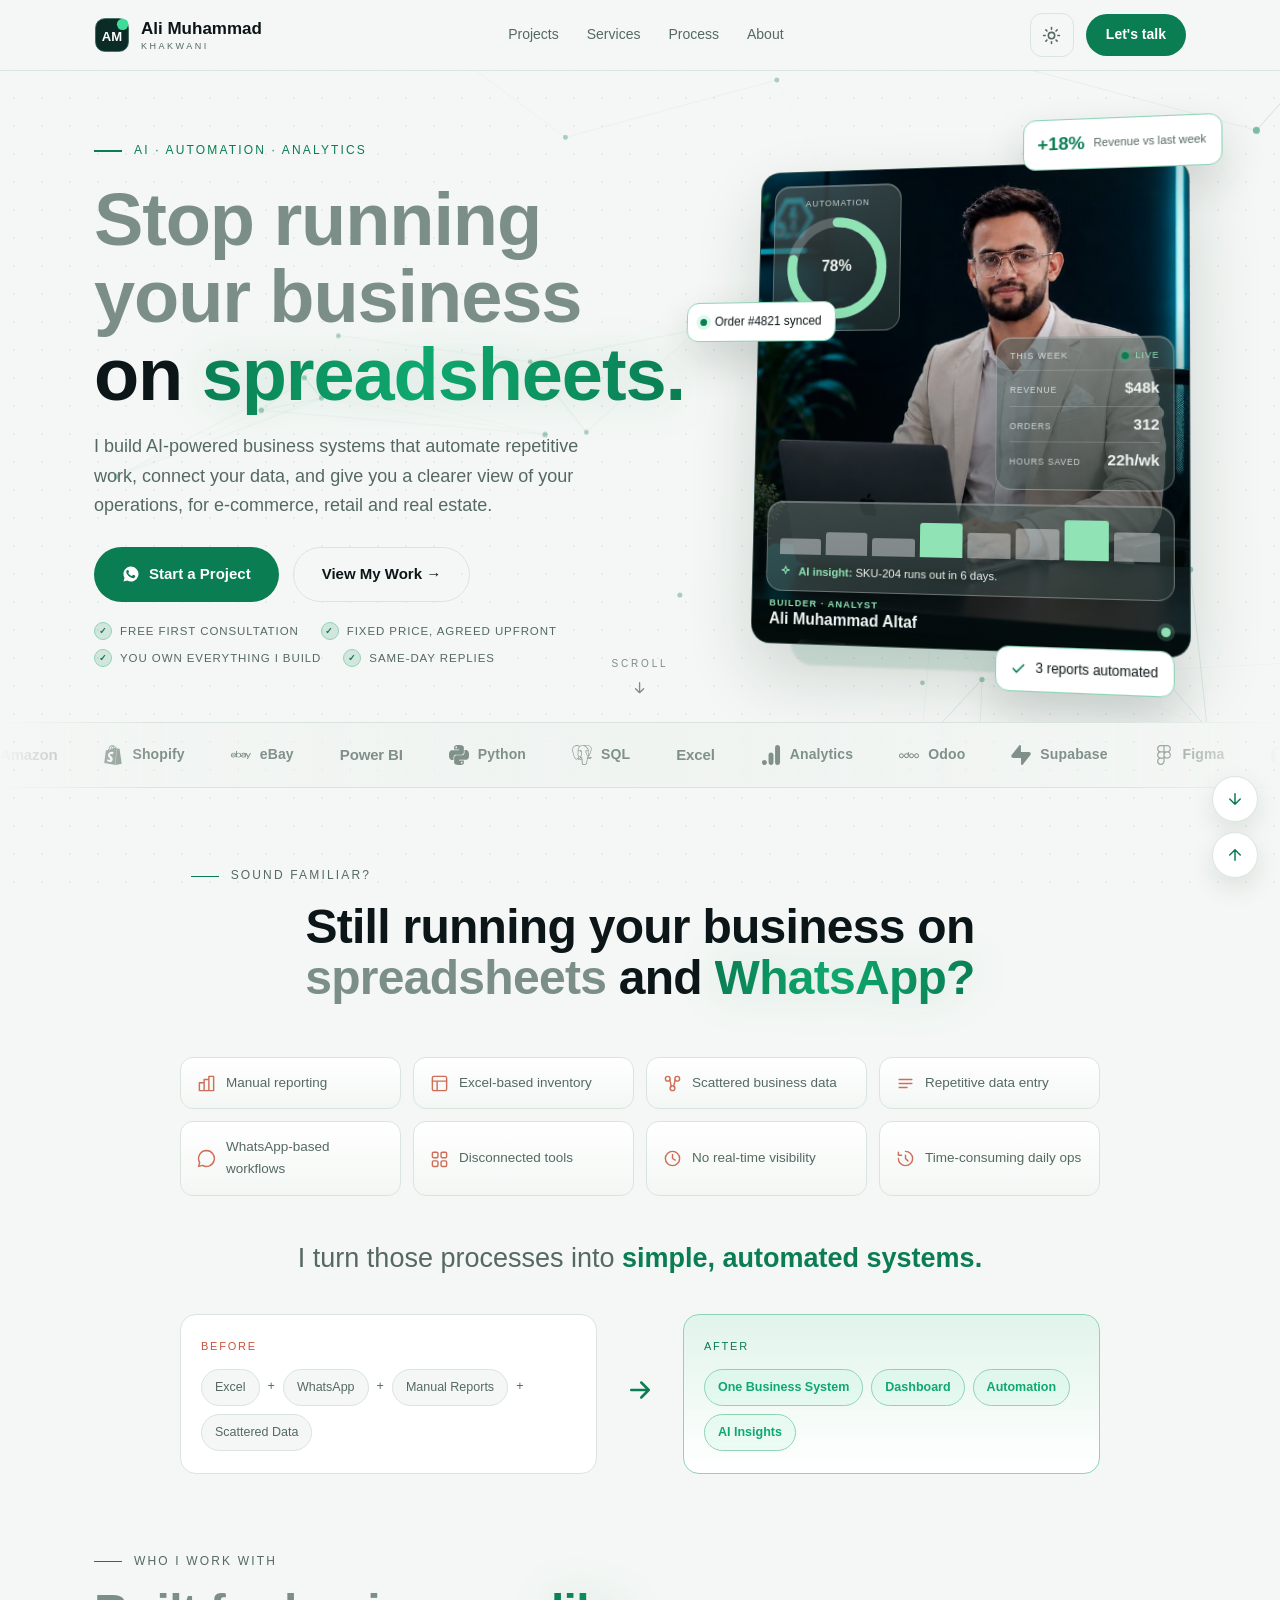
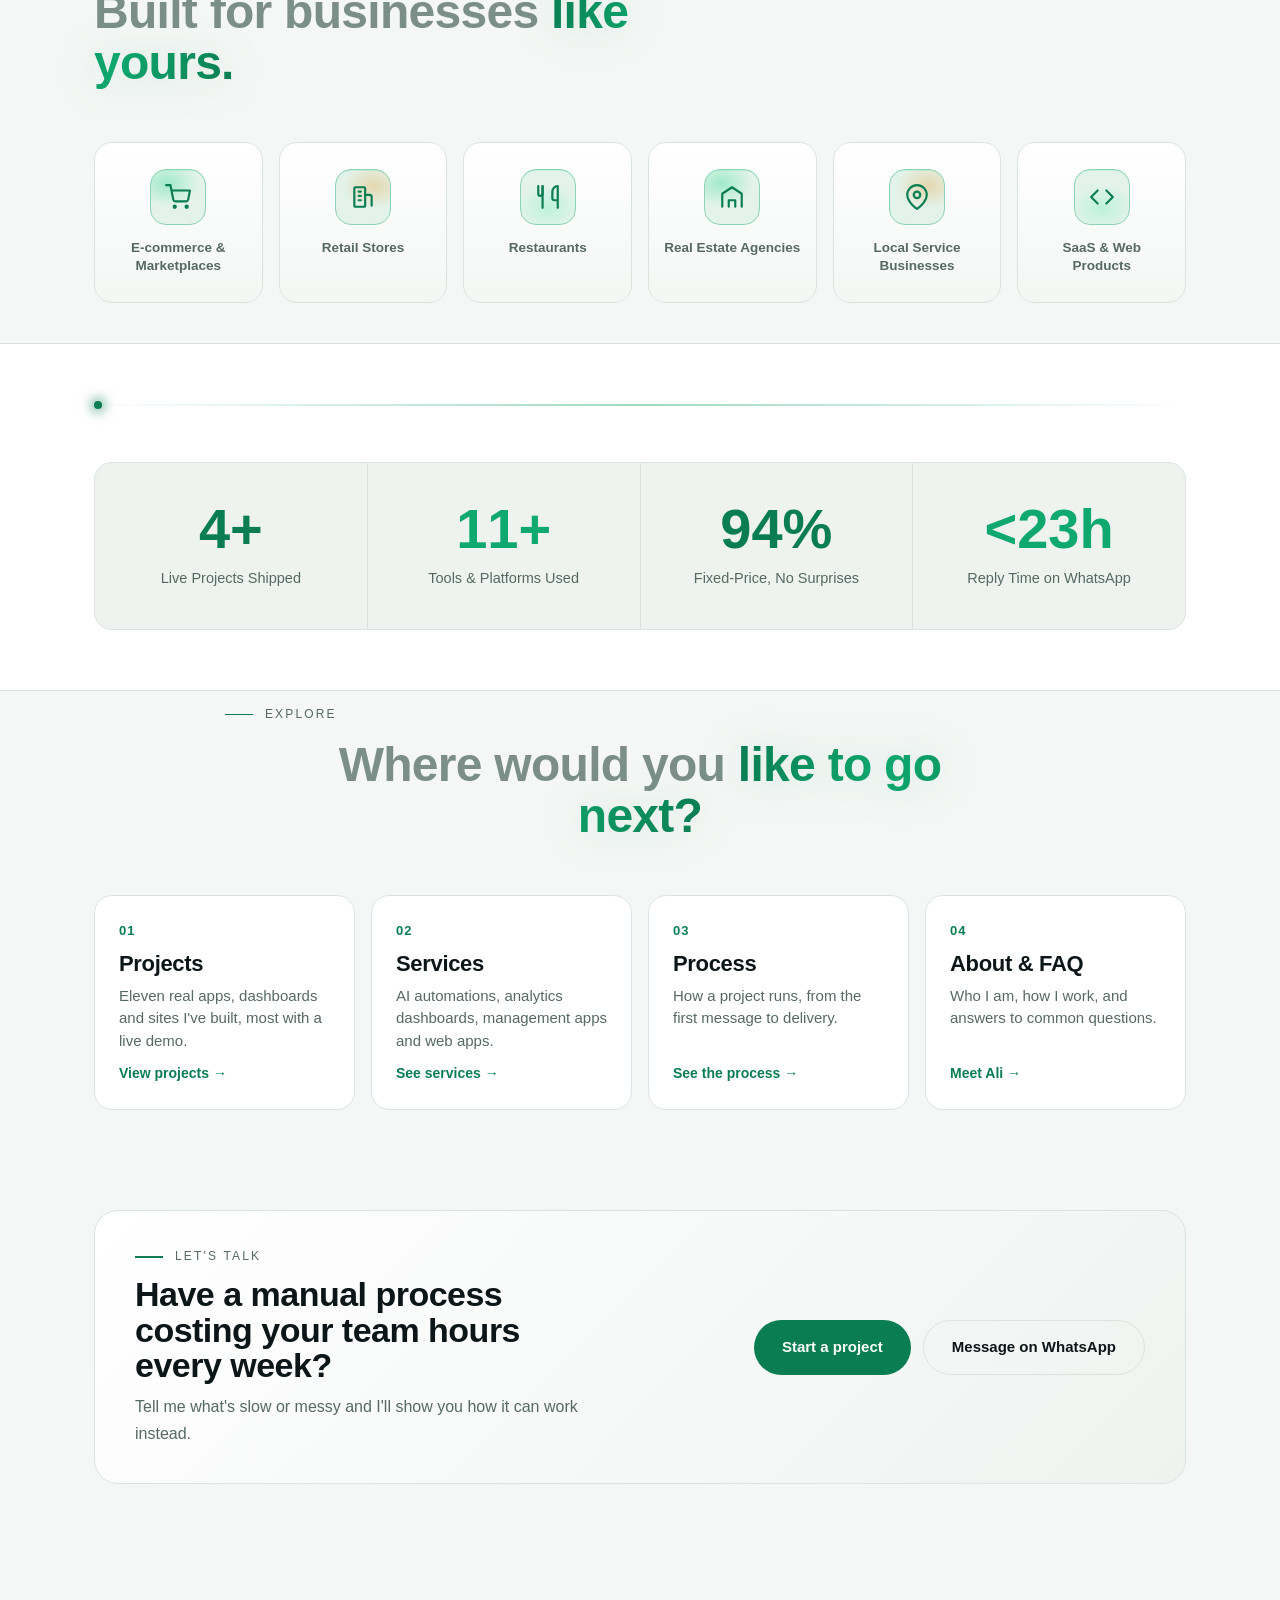
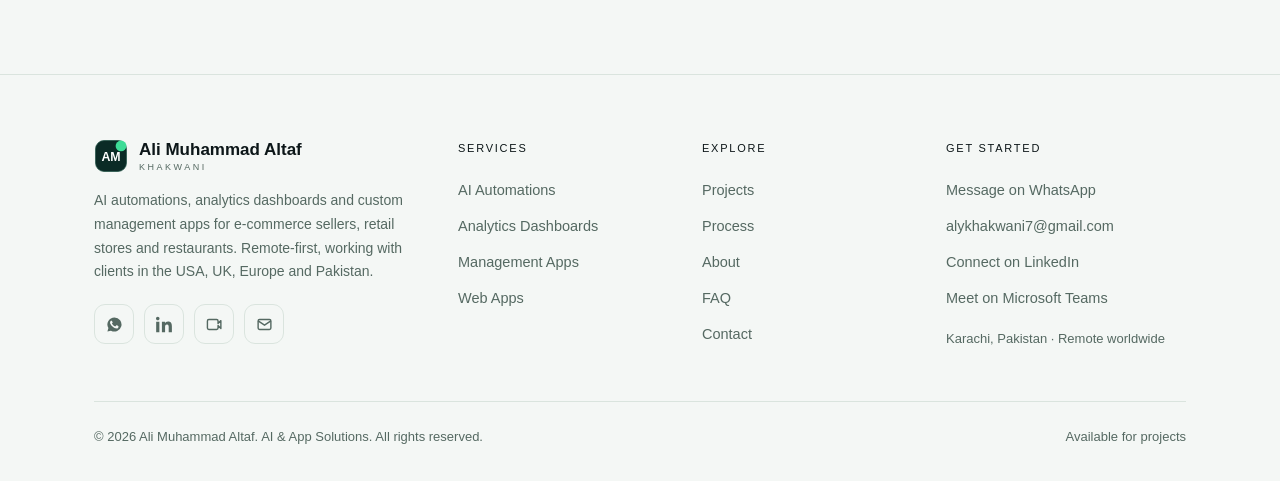
==== commit 822cc7ab: "Update index.html" ====
--- a/index.html
+++ b/index.html
@@ -257,7 +257,7 @@
       <h2 style="max-width:26ch;margin-left:auto;margin-right:auto"><span class="dim">Where would you</span> <span class="glow">like to go next?</span></h2>
     </div>
     <div class="explore-grid stagger reveal">
-      <a class="explore-card" href="projects.html"><i>01</i><h3>Projects</h3><p>Ten real apps, dashboards and sites I've built, most with a live demo.</p><span class="go">View projects &rarr;</span></a>
+      <a class="explore-card" href="projects.html"><i>01</i><h3>Projects</h3><p>Eleven real apps, dashboards and sites I've built, most with a live demo.</p><span class="go">View projects &rarr;</span></a>
       <a class="explore-card" href="services.html"><i>02</i><h3>Services</h3><p>AI automations, analytics dashboards, management apps and web apps.</p><span class="go">See services &rarr;</span></a>
       <a class="explore-card" href="process.html"><i>03</i><h3>Process</h3><p>How a project runs, from the first message to delivery.</p><span class="go">See the process &rarr;</span></a>
       <a class="explore-card" href="about.html"><i>04</i><h3>About &amp; FAQ</h3><p>Who I am, how I work, and answers to common questions.</p><span class="go">Meet Ali &rarr;</span></a>
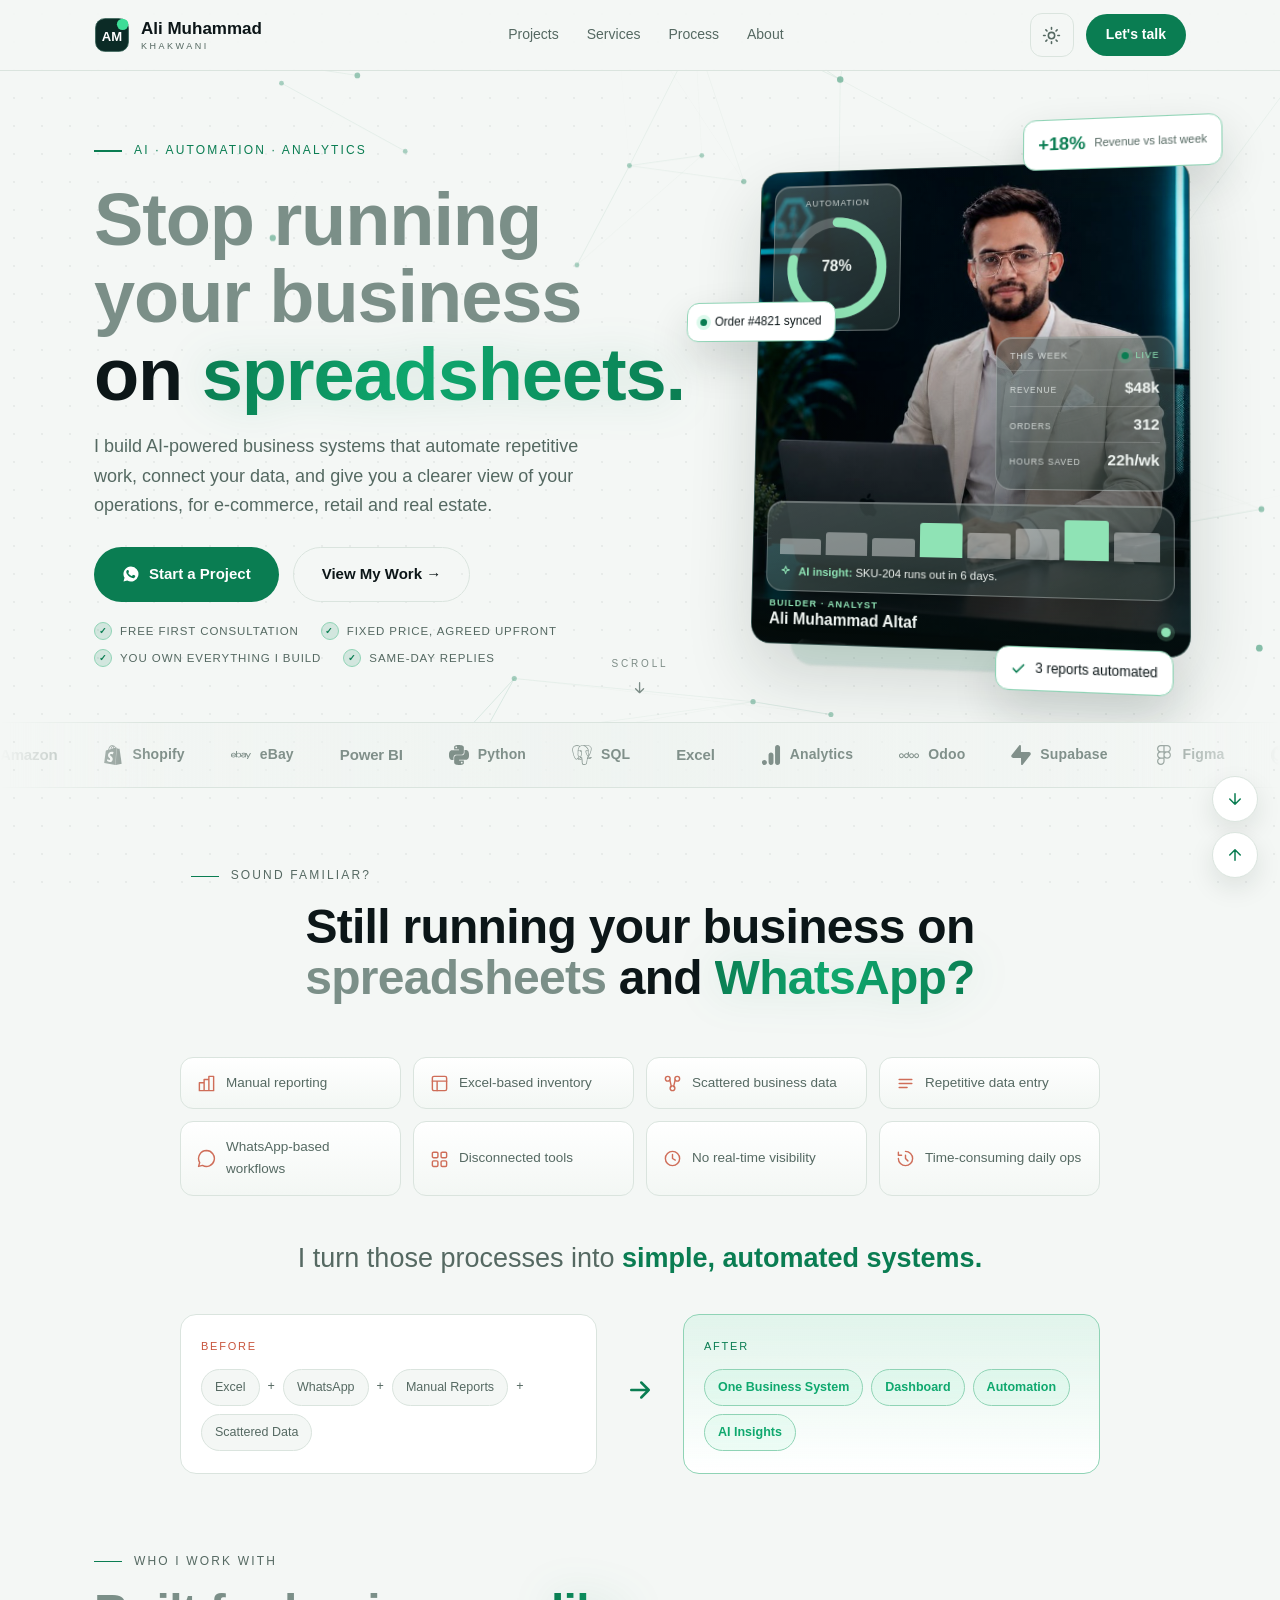
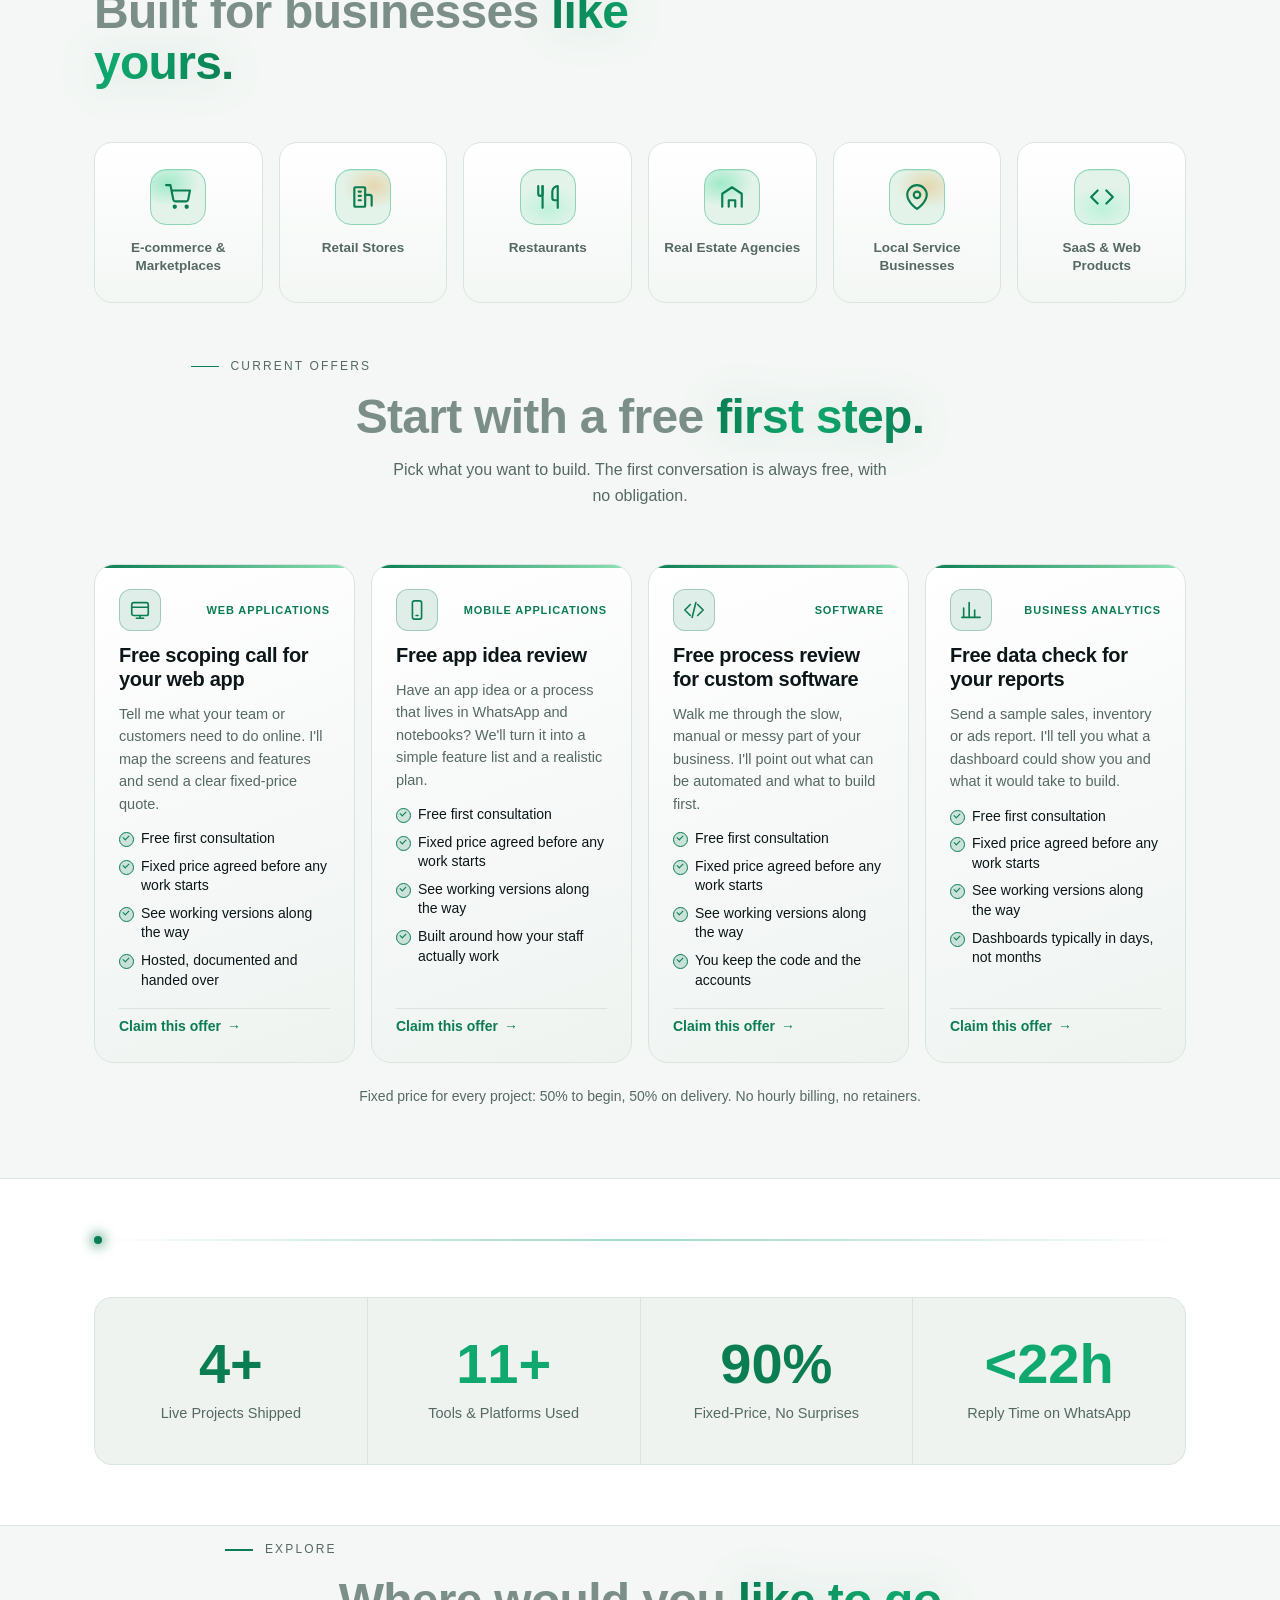
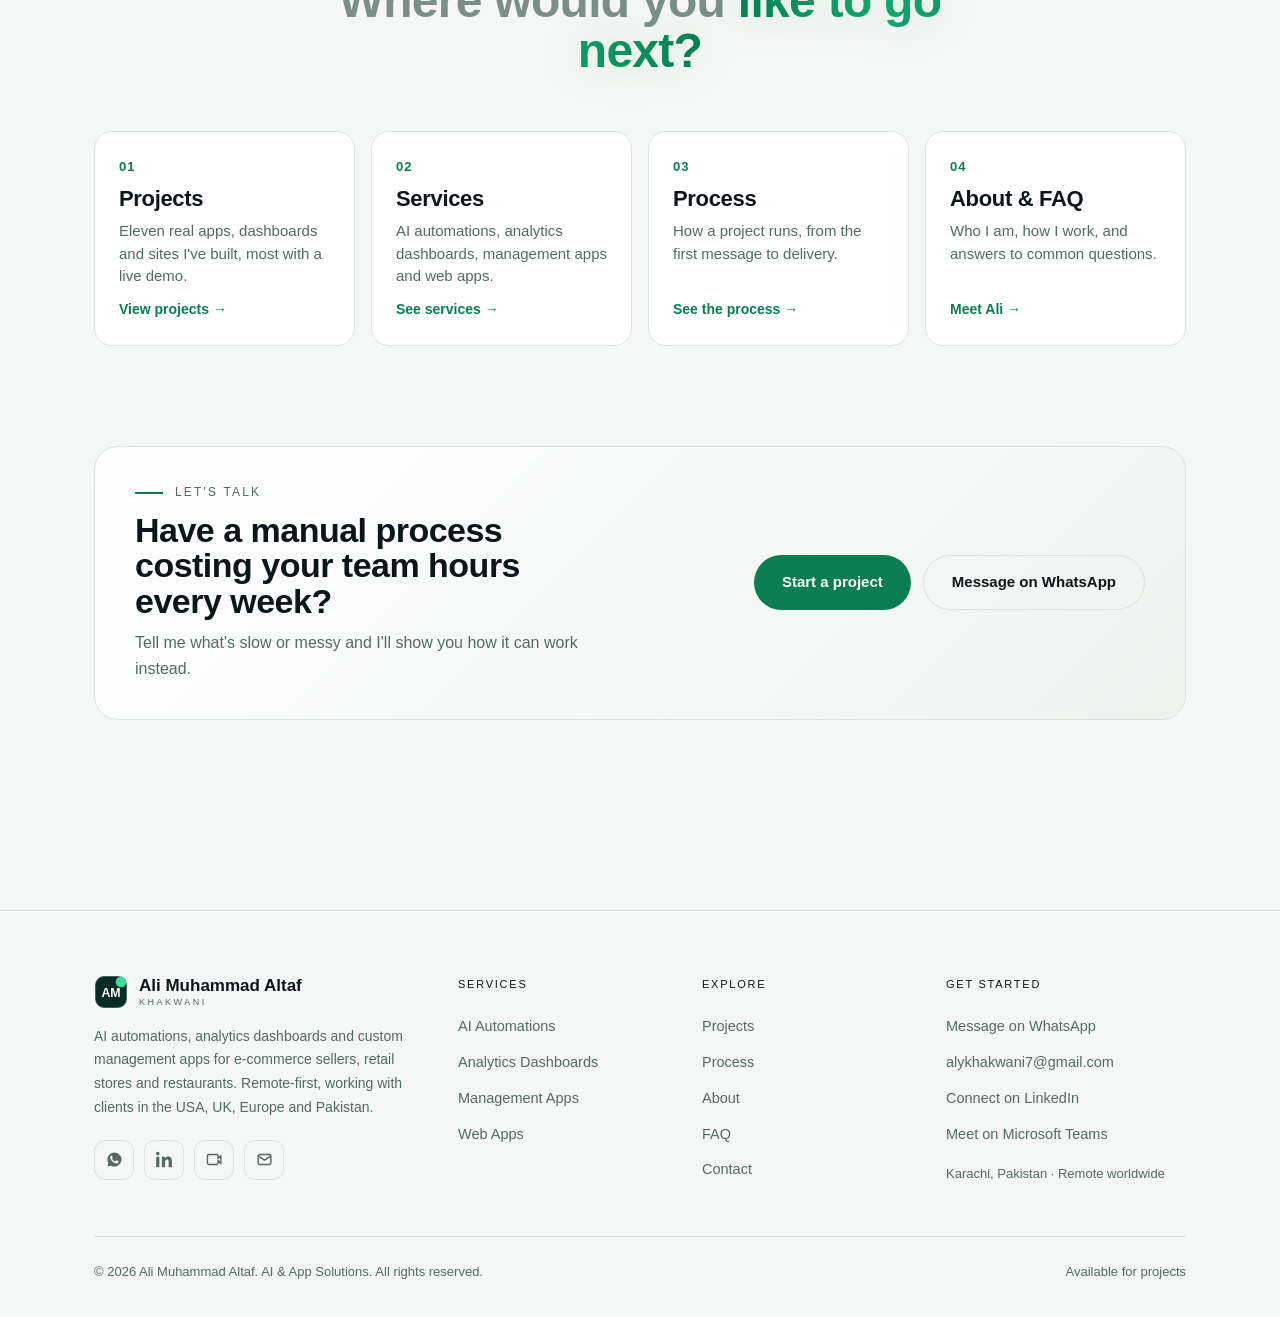
==== commit 047b0c2d: "Add current offers section to index.html Added a new section for current offers with details on vari" ====
--- a/index.html
+++ b/index.html
@@ -236,6 +236,47 @@
 
 <!-- PROJECTS -->
 
+<section id="offers" style="padding-top:0;padding-bottom:70px">
+  <div class="wrap">
+    <div class="sec-head center reveal" style="text-align:center;margin-left:auto;margin-right:auto">
+      <p class="eyebrow">Current offers</p>
+      <h2 style="max-width:26ch;margin-left:auto;margin-right:auto"><span class="dim">Start with a free</span> <span class="glow">first step.</span></h2>
+      <p style="margin-left:auto;margin-right:auto">Pick what you want to build. The first conversation is always free, with no obligation.</p>
+    </div>
+    <div class="offer-grid stagger reveal">
+      <article class="offer offer-a">
+        <div class="offer-top"><span class="offer-ic"><svg viewBox="0 0 24 24" aria-hidden="true"><rect x="3" y="4" width="18" height="14" rx="2"/><path d="M3 9h18M8 21h8M12 18v3"/></svg></span><span class="offer-tag">Web Applications</span></div>
+        <h3>Free scoping call for your web app</h3>
+        <p>Tell me what your team or customers need to do online. I'll map the screens and features and send a clear fixed-price quote.</p>
+        <ul><li>Free first consultation</li><li>Fixed price agreed before any work starts</li><li>See working versions along the way</li><li>Hosted, documented and handed over</li></ul>
+        <a class="offer-cta" href="contact.html">Claim this offer <span aria-hidden="true">&rarr;</span></a>
+      </article>
+      <article class="offer offer-b">
+        <div class="offer-top"><span class="offer-ic"><svg viewBox="0 0 24 24" aria-hidden="true"><rect x="7" y="2" width="10" height="20" rx="2"/><path d="M11 18h2"/></svg></span><span class="offer-tag">Mobile Applications</span></div>
+        <h3>Free app idea review</h3>
+        <p>Have an app idea or a process that lives in WhatsApp and notebooks? We'll turn it into a simple feature list and a realistic plan.</p>
+        <ul><li>Free first consultation</li><li>Fixed price agreed before any work starts</li><li>See working versions along the way</li><li>Built around how your staff actually work</li></ul>
+        <a class="offer-cta" href="contact.html">Claim this offer <span aria-hidden="true">&rarr;</span></a>
+      </article>
+      <article class="offer offer-c">
+        <div class="offer-top"><span class="offer-ic"><svg viewBox="0 0 24 24" aria-hidden="true"><path d="M8 6l-6 6 6 6M16 6l6 6-6 6M14 4l-4 16"/></svg></span><span class="offer-tag">Software</span></div>
+        <h3>Free process review for custom software</h3>
+        <p>Walk me through the slow, manual or messy part of your business. I'll point out what can be automated and what to build first.</p>
+        <ul><li>Free first consultation</li><li>Fixed price agreed before any work starts</li><li>See working versions along the way</li><li>You keep the code and the accounts</li></ul>
+        <a class="offer-cta" href="contact.html">Claim this offer <span aria-hidden="true">&rarr;</span></a>
+      </article>
+      <article class="offer offer-d">
+        <div class="offer-top"><span class="offer-ic"><svg viewBox="0 0 24 24" aria-hidden="true"><path d="M4 20V10M10 20V4M16 20v-8M22 20H2"/></svg></span><span class="offer-tag">Business Analytics</span></div>
+        <h3>Free data check for your reports</h3>
+        <p>Send a sample sales, inventory or ads report. I'll tell you what a dashboard could show you and what it would take to build.</p>
+        <ul><li>Free first consultation</li><li>Fixed price agreed before any work starts</li><li>See working versions along the way</li><li>Dashboards typically in days, not months</li></ul>
+        <a class="offer-cta" href="contact.html">Claim this offer <span aria-hidden="true">&rarr;</span></a>
+      </article>
+    </div>
+    <p class="offer-note reveal">Fixed price for every project: 50% to begin, 50% on delivery. No hourly billing, no retainers.</p>
+  </div>
+</section>
+
 <section id="stats" class="numbers" style="padding-top:60px;padding-bottom:60px">
   <div class="wrap">
     <div class="signal-line" aria-hidden="true"><span class="signal-dot"></span></div>
--- a/styles.css
+++ b/styles.css
@@ -857,3 +857,24 @@
 @media(max-width:900px){.explore-grid{grid-template-columns:repeat(2,1fr)}}
 @media(max-width:760px){.cta-inner{flex-direction:column;align-items:flex-start;padding:28px 22px}}
 @media(max-width:520px){.explore-grid{grid-template-columns:1fr}}
+
+/* ===== offers ===== */
+.offer-grid{display:grid;grid-template-columns:repeat(4,1fr);gap:16px}
+.offer{position:relative;display:flex;flex-direction:column;gap:12px;padding:24px;border:1px solid var(--line);border-radius:20px;background:linear-gradient(160deg,var(--panel),var(--panel2));overflow:hidden;transition:border-color .2s,transform .2s}
+.offer::before{content:"";position:absolute;inset:0 0 auto 0;height:3px;background:linear-gradient(90deg,var(--jade),var(--jade-2))}
+.offer:hover{border-color:var(--jade);transform:translateY(-3px)}
+.offer-top{display:flex;align-items:center;justify-content:space-between;gap:10px}
+.offer-ic{width:42px;height:42px;border-radius:12px;display:grid;place-items:center;background:rgba(var(--glow),.12);border:1px solid rgba(var(--glow),.3)}
+.offer-ic svg{width:22px;height:22px;fill:none;stroke:var(--jade);stroke-width:1.8;stroke-linecap:round;stroke-linejoin:round}
+.offer-tag{font-size:11px;font-weight:700;letter-spacing:.08em;text-transform:uppercase;color:var(--jade)}
+.offer h3{font-size:20px;line-height:1.2}
+.offer p{color:var(--muted);font-size:14.5px;line-height:1.55}
+.offer ul{list-style:none;display:grid;gap:8px;margin:2px 0 6px;padding:0;flex:1;align-content:start}
+.offer li{position:relative;padding-left:22px;font-size:14px;line-height:1.4}
+.offer li::before{content:"";position:absolute;left:0;top:3px;width:13px;height:13px;border-radius:50%;background:rgba(var(--glow),.18);border:1px solid var(--jade)}
+.offer li::after{content:"";position:absolute;left:4px;top:6px;width:5px;height:3px;border-left:1.6px solid var(--jade);border-bottom:1.6px solid var(--jade);transform:rotate(-45deg)}
+.offer-cta{display:inline-flex;align-items:center;gap:6px;font-weight:700;font-size:14px;color:var(--jade);text-decoration:none;padding-top:6px;border-top:1px solid var(--line)}
+.offer-cta:hover{text-decoration:underline}
+.offer-note{text-align:center;color:var(--muted);font-size:14px;margin-top:22px}
+@media(max-width:1100px){.offer-grid{grid-template-columns:repeat(2,1fr)}}
+@media(max-width:560px){.offer-grid{grid-template-columns:1fr}}
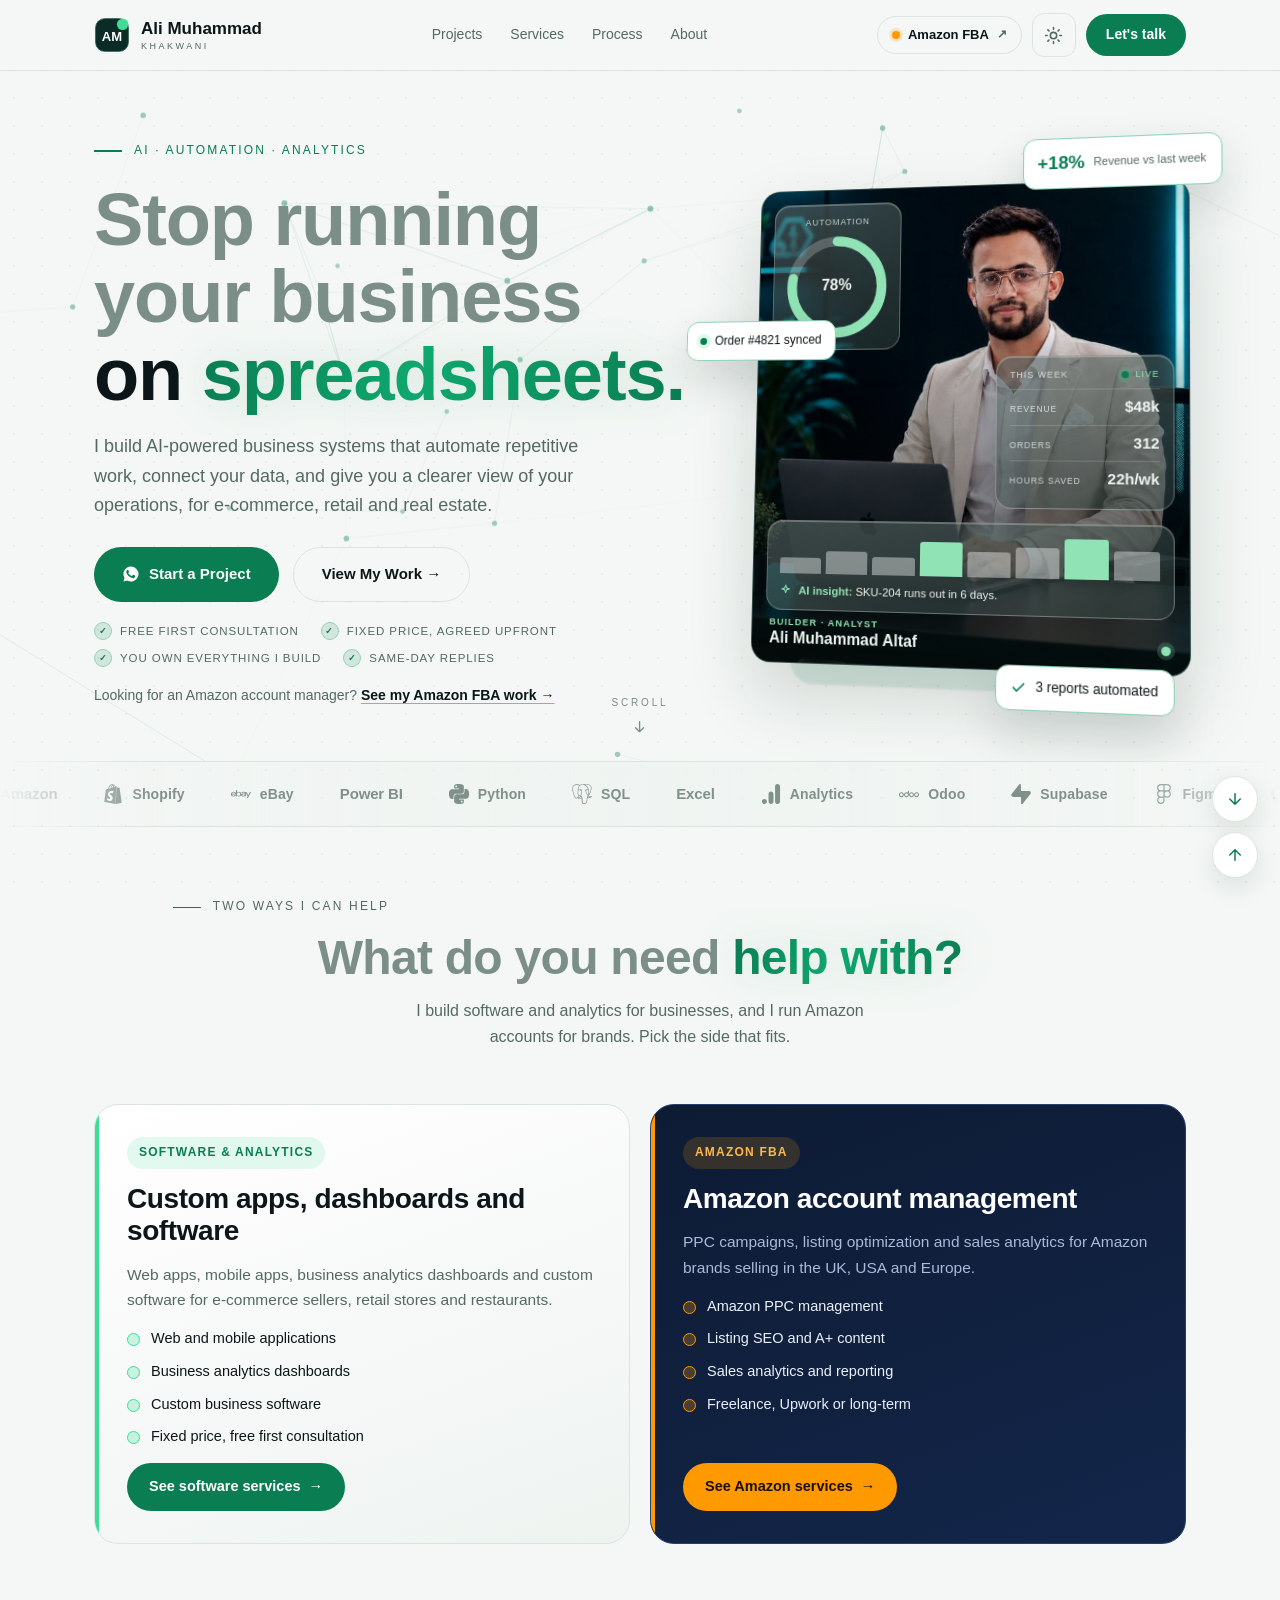
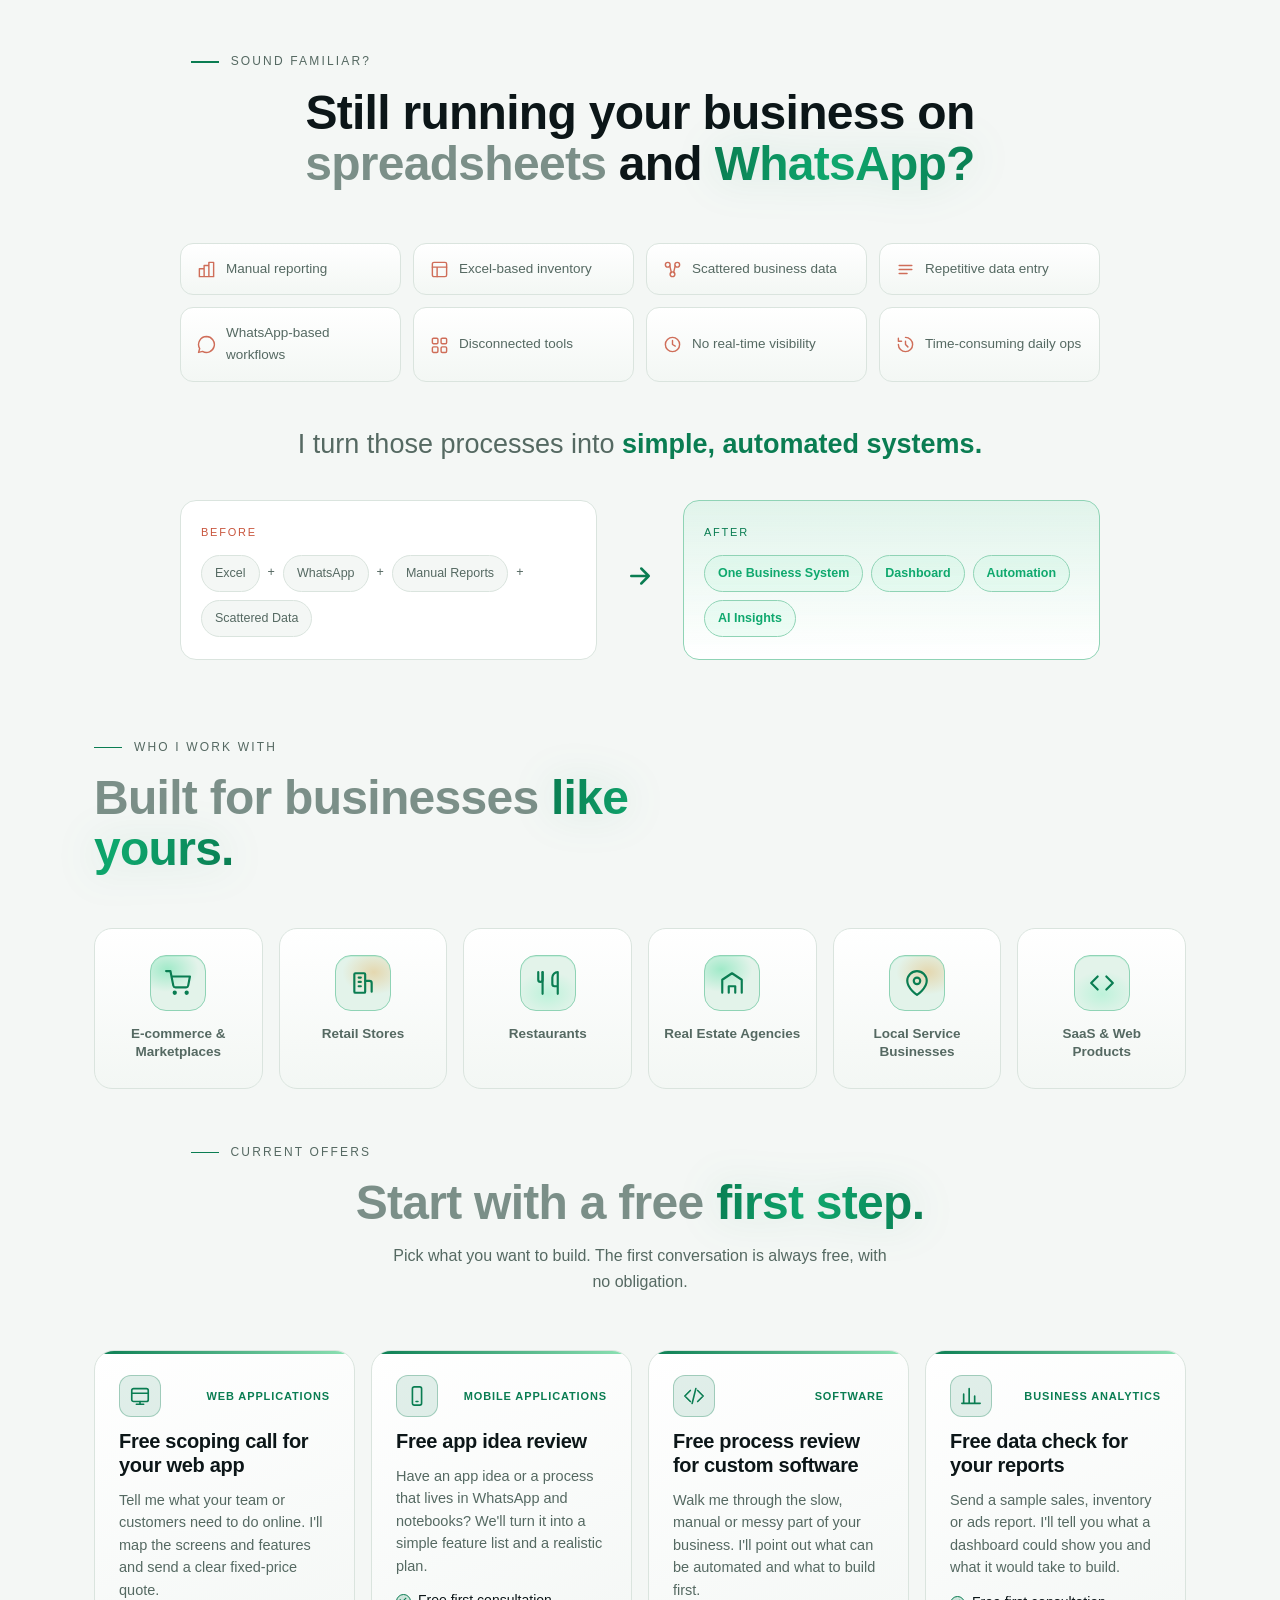
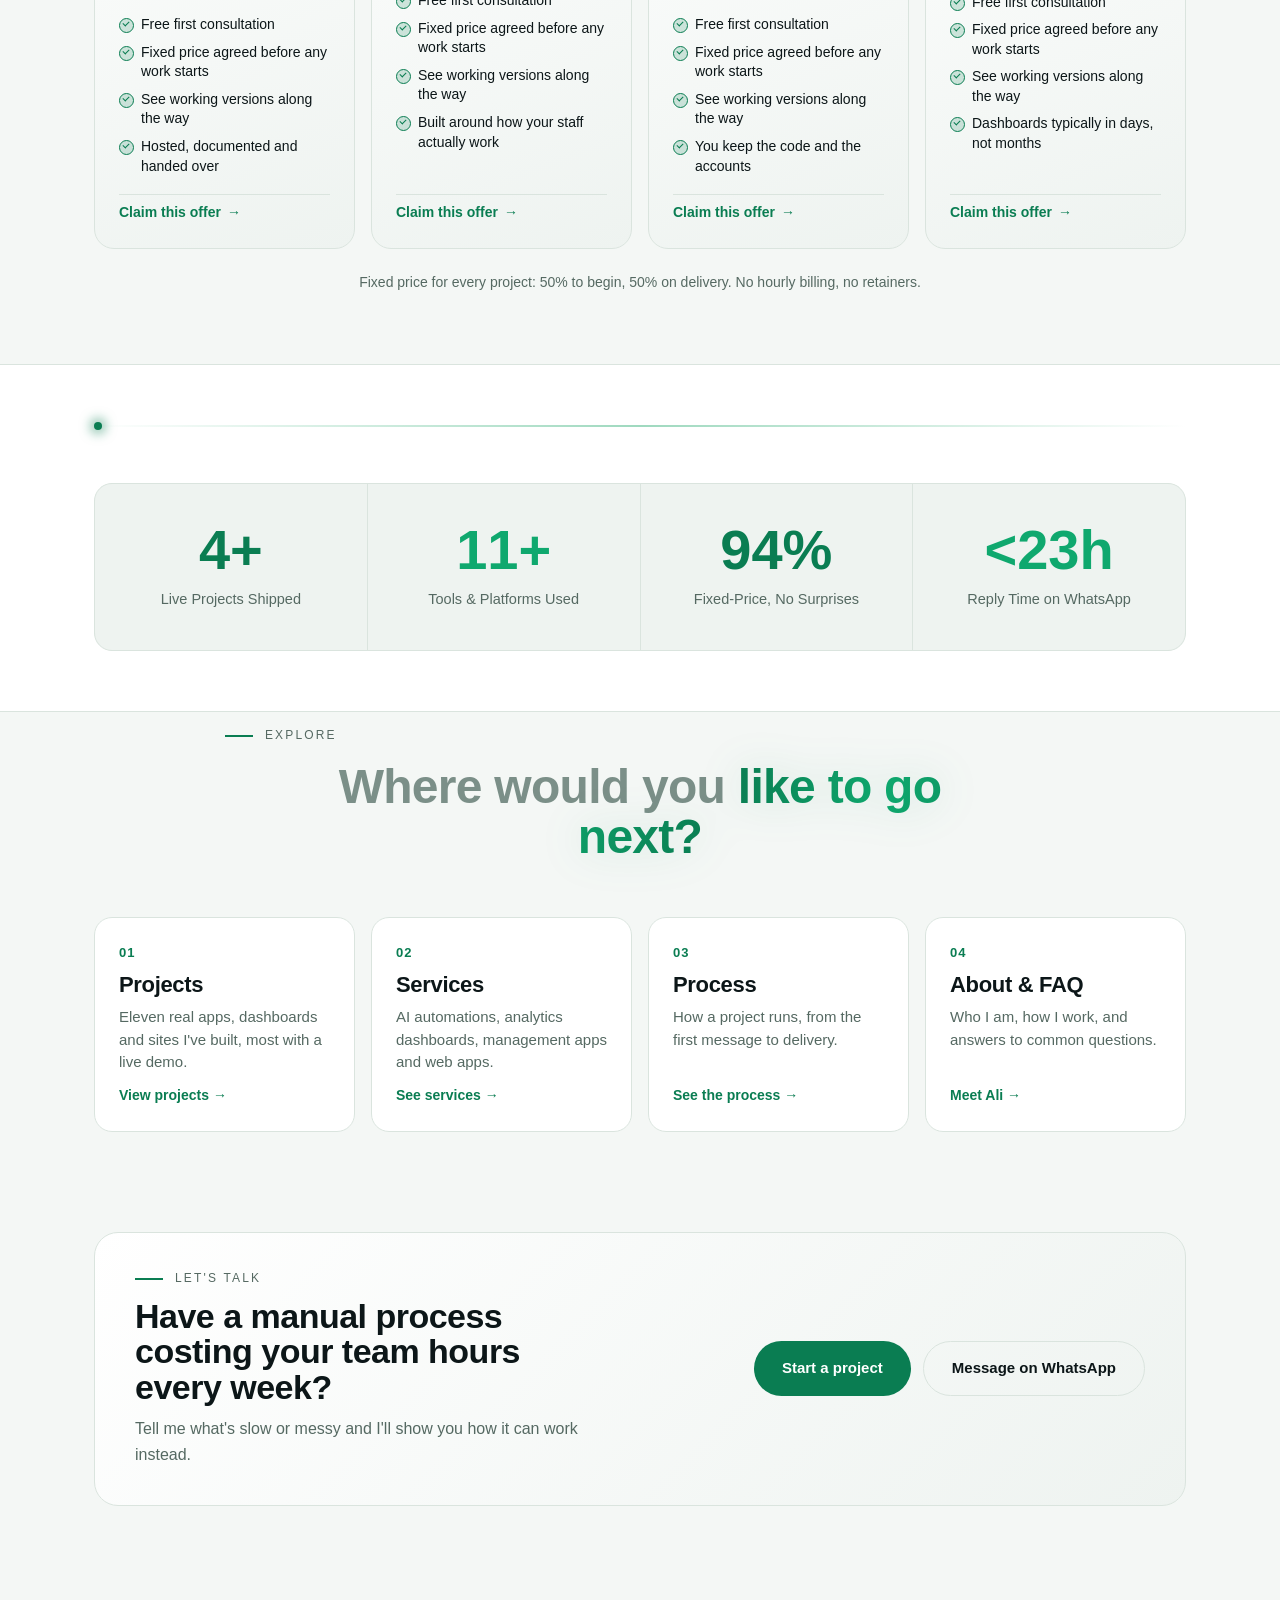
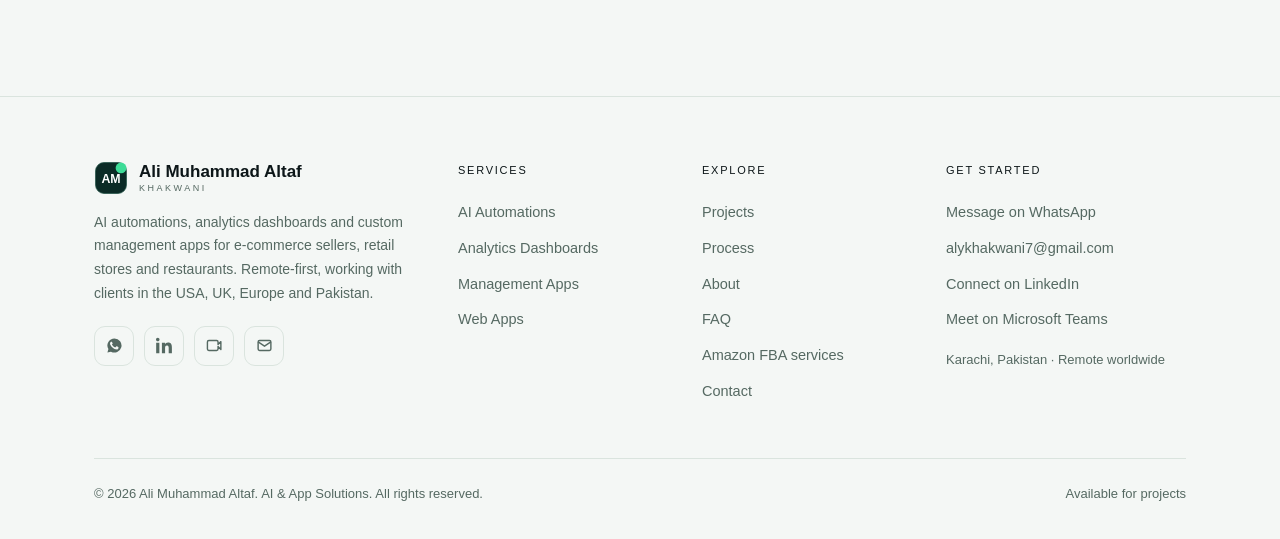
==== commit 04b7ac22: "Update index.html" ====
--- a/index.html
+++ b/index.html
@@ -95,6 +95,7 @@
       <a href="about.html">About</a>
     </nav>
     <div class="nav-right">
+      <a class="track-switch ts-az" href="amazon.html" title="Amazon FBA account management"><i class="ts-dot" aria-hidden="true"></i><span>Amazon FBA</span><b aria-hidden="true">&nearr;</b></a>
       <button class="theme-toggle" id="themeToggle" type="button" aria-label="Switch to light theme">
         <svg class="t-moon" viewBox="0 0 24 24" aria-hidden="true"><path d="M21 12.8A9 9 0 1 1 11.2 3a7 7 0 0 0 9.8 9.8z"/></svg>
         <svg class="t-sun" viewBox="0 0 24 24" aria-hidden="true"><circle cx="12" cy="12" r="4"/><path d="M12 2v2M12 20v2M4.9 4.9l1.4 1.4M17.7 17.7l1.4 1.4M2 12h2M20 12h2M4.9 19.1l1.4-1.4M17.7 6.3l1.4-1.4"/></svg>
@@ -111,6 +112,7 @@
     <a href="services.html"><i>03</i>Services</a>
     <a href="process.html"><i>04</i>Process</a>
     <a href="about.html"><i>05</i>About</a>
+    <a class="mm-track" href="amazon.html"><i>&#9733;</i>Amazon FBA account management</a>
     <a class="mm-cta" href="contact.html">Let's talk</a>
   </div>
 </header>
@@ -138,6 +140,7 @@
         <li>You own everything I build</li>
         <li>Same-day replies</li>
       </ul>
+      <p class="hero-alt rise" style="animation-delay:.52s">Looking for an Amazon account manager? <a href="amazon.html">See my Amazon FBA work &rarr;</a></p>
     </div>
     <div class="hero-photo rise" style="animation-delay:.2s">
       <div class="hd-stage"><div class="hd-frame hg">
@@ -178,6 +181,32 @@
 </div>
 
 <!-- PROBLEMS I SOLVE -->
+
+<section id="paths" style="padding-top:56px;padding-bottom:30px">
+  <div class="wrap">
+    <div class="sec-head center reveal" style="text-align:center;margin-left:auto;margin-right:auto">
+      <p class="eyebrow">Two ways I can help</p>
+      <h2 style="max-width:26ch;margin-left:auto;margin-right:auto"><span class="dim">What do you need</span> <span class="glow">help with?</span></h2>
+      <p style="margin-left:auto;margin-right:auto">I build software and analytics for businesses, and I run Amazon accounts for brands. Pick the side that fits.</p>
+    </div>
+    <div class="gw-grid stagger reveal">
+      <article class="gw gw-sw">
+        <span class="gw-tag">Software &amp; Analytics</span>
+        <h3>Custom apps, dashboards and software</h3>
+        <p>Web apps, mobile apps, business analytics dashboards and custom software for e-commerce sellers, retail stores and restaurants.</p>
+        <ul><li>Web and mobile applications</li><li>Business analytics dashboards</li><li>Custom business software</li><li>Fixed price, free first consultation</li></ul>
+        <a class="gw-cta" href="services.html">See software services <span aria-hidden="true">&rarr;</span></a>
+      </article>
+      <article class="gw gw-az">
+        <span class="gw-tag">Amazon FBA</span>
+        <h3>Amazon account management</h3>
+        <p>PPC campaigns, listing optimization and sales analytics for Amazon brands selling in the UK, USA and Europe.</p>
+        <ul><li>Amazon PPC management</li><li>Listing SEO and A+ content</li><li>Sales analytics and reporting</li><li>Freelance, Upwork or long-term</li></ul>
+        <a class="gw-cta" href="amazon.html">See Amazon services <span aria-hidden="true">&rarr;</span></a>
+      </article>
+    </div>
+  </div>
+</section>
 
 <section id="problems" style="padding-top:64px;padding-bottom:64px">
   <div class="wrap">
@@ -366,6 +395,7 @@
         <a href="process.html">Process</a>
         <a href="about.html">About</a>
         <a href="about.html#faq">FAQ</a>
+        <a href="amazon.html">Amazon FBA services</a>
         <a href="contact.html">Contact</a>
       </div>
 
--- a/styles.css
+++ b/styles.css
@@ -878,3 +878,161 @@
 .offer-note{text-align:center;color:var(--muted);font-size:14px;margin-top:22px}
 @media(max-width:1100px){.offer-grid{grid-template-columns:repeat(2,1fr)}}
 @media(max-width:560px){.offer-grid{grid-template-columns:1fr}}
+
+/* ===== track switch (header) ===== */
+.track-switch{display:inline-flex;align-items:center;gap:8px;padding:7px 14px;border:1px solid var(--line);border-radius:999px;font-size:13px;font-weight:600;color:var(--text);text-decoration:none;white-space:nowrap;transition:border-color .2s,transform .2s}
+.track-switch:hover{border-color:var(--jade);transform:translateY(-1px)}
+.track-switch b{font-weight:700;color:var(--muted);font-size:12px}
+.ts-dot{width:8px;height:8px;border-radius:50%;flex:none}
+.ts-az .ts-dot{background:#ff9900;box-shadow:0 0 0 3px rgba(255,153,0,.2)}
+.ts-sw .ts-dot{background:#3ddc97;box-shadow:0 0 0 3px rgba(61,220,151,.2)}
+.nav-right{gap:10px}
+@media(max-width:1000px){.nav-links{gap:18px}.track-switch{padding:6px 11px}}
+@media(max-width:760px){.track-switch{display:none}}
+.mobile-menu a.mm-track{color:var(--text)}
+.mobile-menu a.mm-track i{color:#ff9900;font-style:normal}
+html[data-track="amazon"] .mobile-menu a.mm-track i{color:#3ddc97}
+.hero-alt{margin-top:16px;font-size:14px;color:var(--muted)}
+.hero-alt a{color:var(--text);font-weight:600;text-decoration:underline;text-decoration-color:#ff9900;text-underline-offset:3px}
+
+/* ===== home gateway: two paths ===== */
+.gw-grid{display:grid;grid-template-columns:1fr 1fr;gap:20px}
+.gw{position:relative;display:flex;flex-direction:column;gap:14px;padding:32px;border-radius:24px;border:1px solid var(--line);overflow:hidden;transition:transform .2s,border-color .2s}
+.gw:hover{transform:translateY(-3px)}
+.gw::before{content:"";position:absolute;left:0;top:0;bottom:0;width:4px}
+.gw-tag{align-self:flex-start;font-size:12px;font-weight:700;letter-spacing:.1em;text-transform:uppercase;padding:6px 12px;border-radius:999px}
+.gw h3{font-size:clamp(22px,2.4vw,28px);line-height:1.15}
+.gw p{color:var(--muted);font-size:15.5px}
+.gw ul{list-style:none;padding:0;display:grid;gap:9px;flex:1;align-content:start}
+.gw li{position:relative;padding-left:24px;font-size:14.5px}
+.gw li::before{content:"";position:absolute;left:0;top:6px;width:11px;height:11px;border-radius:50%}
+.gw-cta{display:inline-flex;align-items:center;gap:8px;align-self:flex-start;padding:12px 22px;border-radius:999px;font-weight:700;font-size:14.5px;text-decoration:none}
+.gw-sw{background:linear-gradient(160deg,var(--panel),var(--panel2))}
+.gw-sw::before{background:#3ddc97}
+.gw-sw .gw-tag{background:rgba(61,220,151,.14);color:var(--jade)}
+.gw-sw li::before{background:rgba(61,220,151,.25);border:1px solid #3ddc97}
+.gw-sw .gw-cta{background:var(--jade);color:var(--on-jade)}
+.gw-sw:hover{border-color:var(--jade)}
+.gw-az{background:linear-gradient(160deg,#0d1b33,#13264a);border-color:#24406e;color:#eaf0fa}
+.gw-az::before{background:#ff9900}
+.gw-az h3{color:#fff}
+.gw-az p{color:#a9bbd8}
+.gw-az .gw-tag{background:rgba(255,153,0,.16);color:#ffb84d}
+.gw-az li::before{background:rgba(255,153,0,.25);border:1px solid #ff9900}
+.gw-az .gw-cta{background:#ff9900;color:#1a1000}
+.gw-az:hover{border-color:#ff9900}
+@media(max-width:860px){.gw-grid{grid-template-columns:1fr}.gw{padding:26px 22px}}
+
+/* ===== Amazon track: navy + orange theme ===== */
+html[data-track="amazon"]{
+  --bg:#060e1f;--panel:#0c1a33;--panel2:#12254a;--line:#223d6b;--text:#eaf0fa;--muted:#93a8c9;
+  --jade:#ff9900;--jade-dim:#7a4a00;--jade-light:#ffd9a1;--jade-2:#ffb84d;--glow:255,153,0;--on-jade:#1a1000;
+  --panel-a:#12254a;--panel-b:#0c1a33;--line-hover:#3c64a3;
+  --header-bg:rgba(6,14,31,.78);--header-bg-solid:rgba(6,14,31,.94);--menu-bg:rgba(6,14,31,.98);
+  --chip-a:rgba(18,37,74,.7);--chip-b:rgba(12,26,51,.7);--chip-text-hover:#ffb84d;
+  --tb-a:#12254a;--tb-b:#0c1a33;--tb-dot:#223d6b;--grid-dot:rgba(234,240,250,.035);
+}
+html[data-track="amazon"][data-theme="light"]{
+  --bg:#f5f7fb;--panel:#ffffff;--panel2:#eef2f9;--line:#d8e0ee;--text:#0a1428;--muted:#55657f;
+  --jade:#b45f00;--jade-dim:#f2c48a;--jade-light:#e08a00;--jade-2:#e08a00;--glow:180,95,0;--on-jade:#ffffff;
+  --panel-a:#ffffff;--panel-b:#f3f6fb;--line-hover:#f0b56a;
+  --header-bg:rgba(245,247,251,.84);--header-bg-solid:rgba(245,247,251,.96);--menu-bg:rgba(245,247,251,.98);
+  --chip-a:#ffffff;--chip-b:#eef2f9;--chip-text-hover:#b45f00;--tb-a:#e8edf6;--tb-b:#dfe6f2;--tb-dot:#c3cee2;
+  --grid-dot:rgba(10,20,40,.05);
+}
+html[data-track="amazon"] .logo rect:nth-of-type(2){fill:#ff9900}
+html[data-track="amazon"] .logo rect:first-of-type{fill:#0c1a33;stroke:#223d6b}
+html[data-track="amazon"] .dot-live{background:#ff9900;box-shadow:0 0 0 0 rgba(255,153,0,.5)}
+html[data-track="amazon"] .btn-jade:hover{box-shadow:0 12px 34px rgba(255,153,0,.35)}
+html[data-track="amazon"] .nav-cta:hover{box-shadow:0 8px 24px rgba(255,153,0,.3)}
+html[data-track="amazon"][data-theme="light"] .btn-jade:hover{box-shadow:0 12px 34px rgba(180,95,0,.3)}
+html[data-track="amazon"] h1 .dim,html[data-track="amazon"] h2 .dim{color:var(--muted)}
+html[data-track="amazon"] h1 .glow,html[data-track="amazon"] h2 .glow{background:linear-gradient(100deg,var(--jade) 0%,var(--jade-light) 50%,var(--jade) 100%);-webkit-background-clip:text;background-clip:text;color:transparent;filter:none}
+
+.az-hero{padding:64px 0 30px}
+.az-hero-grid{display:grid;grid-template-columns:1.15fr .85fr;gap:56px;align-items:center}
+.az-hero h1{font-size:clamp(38px,5.2vw,64px);font-weight:800;line-height:1.04;letter-spacing:-0.02em}
+.az-badge{display:inline-block;background:var(--jade);color:var(--on-jade);font-size:12px;font-weight:800;letter-spacing:.12em;text-transform:uppercase;padding:8px 16px;border-radius:8px}
+.az-photo{position:relative;max-width:420px;width:100%;margin-left:auto}
+.az-photo-frame{border-radius:20px;overflow:hidden;border:1px solid var(--line);border-left:6px solid var(--jade);background:var(--panel);box-shadow:0 30px 60px var(--shadow-deep)}
+.az-photo-frame img{display:block;width:100%;height:auto}
+.az-avail{display:flex;align-items:center;gap:10px;margin-top:14px;padding:12px 16px;border-radius:12px;background:var(--jade);color:var(--on-jade);font-weight:700;font-size:13.5px}
+.az-avail .dot-live{background:var(--on-jade)}
+.az-stats{display:grid;grid-template-columns:repeat(3,1fr);gap:14px;margin-top:44px}
+.az-stats div{border:1px solid var(--jade);border-radius:14px;padding:20px;text-align:center;background:var(--panel)}
+.az-stats b{display:block;font-size:clamp(22px,3vw,32px);color:var(--jade);font-weight:800;line-height:1.1}
+.az-stats span{display:block;margin-top:6px;font-size:13.5px;color:var(--muted)}
+.az-ic{width:46px;height:46px;border-radius:12px;display:grid;place-items:center;background:rgba(var(--glow),.12);border:1px solid rgba(var(--glow),.32);flex:none}
+.az-ic svg{width:22px;height:22px;fill:none;stroke:var(--jade);stroke-width:1.8;stroke-linecap:round;stroke-linejoin:round}
+.az-ic.sm{width:38px;height:38px;border-radius:10px}
+.az-ic.sm svg{width:19px;height:19px}
+.az-about{display:grid;grid-template-columns:1.1fr .9fr;gap:48px;align-items:center}
+.az-about .sec-head{margin-bottom:0}
+.az-traits{display:grid;grid-template-columns:1fr 1fr;gap:14px}
+.az-traits div{border:1px solid var(--line);border-radius:16px;padding:18px;background:var(--panel);display:flex;flex-direction:column;gap:6px}
+.az-traits b{font-size:16px}
+.az-traits small{color:var(--muted);font-size:13.5px;line-height:1.5}
+.az-grid{display:grid;grid-template-columns:repeat(4,1fr);gap:16px}
+.az-svc{position:relative;border:1px solid var(--line);border-top:4px solid var(--jade);border-radius:16px;padding:22px;background:linear-gradient(160deg,var(--panel-a),var(--panel-b));display:flex;flex-direction:column;gap:10px;transition:transform .2s,border-color .2s}
+.az-svc:hover{transform:translateY(-3px);border-color:var(--jade)}
+.az-svc h3{font-size:17px;line-height:1.25}
+.az-svc p{color:var(--muted);font-size:14px;line-height:1.55}
+.az-skills-grid{display:grid;grid-template-columns:1fr 1.1fr;gap:28px;align-items:start}
+.az-skills{list-style:none;padding:26px;margin:0;display:grid;gap:16px;border:1px solid var(--line);border-radius:20px;background:var(--panel)}
+.az-skills li{display:flex;gap:14px;align-items:center}
+.az-skills b{display:block;font-size:15px}
+.az-skills small{display:block;color:var(--muted);font-size:13px}
+.az-tools{display:grid;gap:18px;padding:26px;border:1px solid var(--line);border-radius:20px;background:var(--panel2)}
+.az-tg h4{font-size:12px;letter-spacing:.14em;text-transform:uppercase;color:var(--jade);margin-bottom:10px}
+.az-chips{display:flex;flex-wrap:wrap;gap:8px}
+.az-chips span{font-size:13px;font-weight:600;padding:7px 14px;border-radius:8px;border:1px solid var(--line);background:var(--panel)}
+.az-flow{list-style:none;display:flex;flex-wrap:wrap;gap:8px;margin:26px 0 0;padding:0}
+.az-flow li{flex:1;min-width:110px;text-align:center;padding:12px 10px;border:1px solid var(--jade);border-radius:10px;font-weight:700;font-size:14px;background:var(--panel)}
+.az-flow li.hi{background:var(--jade);color:var(--on-jade)}
+.az-why-grid{display:grid;grid-template-columns:repeat(3,1fr);gap:16px}
+.az-why{border:1px solid var(--line);border-top:4px solid var(--jade);border-radius:16px;padding:24px;background:linear-gradient(160deg,var(--panel-a),var(--panel-b));display:flex;flex-direction:column;gap:10px}
+.az-why h3{font-size:18px}
+.az-why p{color:var(--muted);font-size:14.5px;line-height:1.6}
+.az-cta{padding-bottom:80px}
+.az-res{display:grid;grid-template-columns:repeat(5,1fr);gap:14px}
+.az-res div{border:1px solid var(--jade);border-radius:14px;padding:22px 14px;text-align:center;background:var(--panel)}
+.az-res b{display:block;font-size:clamp(22px,2.6vw,30px);color:var(--jade);font-weight:800;line-height:1.1}
+.az-res strong{display:block;margin-top:8px;font-size:15px}
+.az-res span{display:block;margin-top:2px;font-size:12.5px;color:var(--muted)}
+.az-sub{margin:34px 0 14px;font-size:18px;color:var(--jade)}
+.az-checks{list-style:none;padding:0;display:grid;gap:12px}
+.az-checks.two{grid-template-columns:1fr 1fr;gap:12px 28px}
+.az-checks li{display:flex;gap:12px;align-items:flex-start;font-size:15px;line-height:1.5}
+.az-tick{flex:none;width:22px;height:22px;border-radius:50%;display:grid;place-items:center;background:rgba(var(--glow),.16);margin-top:1px}
+.az-tick svg{width:13px;height:13px;fill:none;stroke:var(--jade);stroke-width:3;stroke-linecap:round;stroke-linejoin:round}
+.az-note{margin-top:26px;padding:14px 18px;border-radius:12px;border:1px dashed var(--line);color:var(--muted);font-size:13.5px}
+.az-show{display:grid;grid-template-columns:1.5fr 1fr;gap:28px;align-items:center;margin-bottom:44px}
+.az-show.rev{grid-template-columns:1fr 1.5fr}
+.az-show.rev .az-shot{order:2}
+.az-shot{display:block;text-decoration:none;color:inherit;border-radius:14px;overflow:hidden;border:1px solid var(--line);background:#fff;transition:transform .25s,box-shadow .25s}
+.az-shot:hover{transform:translateY(-3px);box-shadow:0 20px 44px var(--shadow-deep)}
+.az-shot .tb{display:flex;align-items:center;gap:6px;padding:9px 12px;border-bottom:1px solid var(--line);background:var(--panel2);color:var(--muted)}
+.az-shot .tb i{width:8px;height:8px;border-radius:50%;background:var(--tb-dot)}
+.az-shot .tb small{margin-left:8px;font-size:12px}
+.az-shot img{display:block;width:100%;height:auto}
+.az-side h3{font-size:clamp(20px,2.3vw,26px);margin-bottom:10px}
+.az-side>p{color:var(--muted);font-size:15px}
+.az-facts{list-style:none;padding:0;margin-top:18px;display:grid;gap:8px}
+.az-facts li{display:flex;align-items:baseline;justify-content:space-between;gap:14px;padding:11px 14px;border-left:4px solid var(--jade);border-radius:6px;background:var(--panel)}
+.az-facts b{font-size:17px}
+.az-facts span{color:var(--muted);font-size:13px;text-align:right}
+.az-check-card{border:1px solid var(--line);border-radius:20px;padding:28px;background:var(--panel)}
+.az-check-card h3{margin-bottom:16px;font-size:20px}
+.az-contact{display:grid;grid-template-columns:1fr 1fr;gap:56px;align-items:start}
+.az-contact h1{font-size:clamp(34px,4.6vw,56px);font-weight:800;line-height:1.05;letter-spacing:-0.02em}
+.az-contact .lead{margin-top:16px}
+.az-small{color:var(--muted);font-size:14.5px;line-height:1.6}
+.az-small a{color:var(--jade);font-weight:600}
+.az-cards{display:grid;gap:14px}
+.az-card{display:flex;gap:16px;align-items:center;padding:18px 20px;border:1px solid var(--line);border-left:5px solid var(--jade);border-radius:14px;background:var(--panel);text-decoration:none;color:inherit;transition:transform .2s,border-color .2s}
+a.az-card:hover{transform:translateX(4px);border-color:var(--jade)}
+.az-card small{display:block;color:var(--jade);font-weight:700;font-size:12px;letter-spacing:.08em;text-transform:uppercase}
+.az-card b{display:block;font-size:16px;word-break:break-word}
+@media(max-width:1000px){.az-grid{grid-template-columns:repeat(2,1fr)}.az-res{grid-template-columns:repeat(3,1fr)}.az-why-grid{grid-template-columns:repeat(2,1fr)}}
+@media(max-width:860px){.az-hero-grid,.az-about,.az-skills-grid,.az-show,.az-show.rev,.az-contact{grid-template-columns:1fr}.az-photo{margin:0 auto}.az-show.rev .az-shot{order:0}.az-contact{gap:34px}}
+@media(max-width:560px){.az-grid,.az-why-grid,.az-checks.two{grid-template-columns:1fr}.az-res{grid-template-columns:repeat(2,1fr)}.az-stats{grid-template-columns:1fr}.az-traits{grid-template-columns:1fr}.az-hero{padding-top:36px}}
